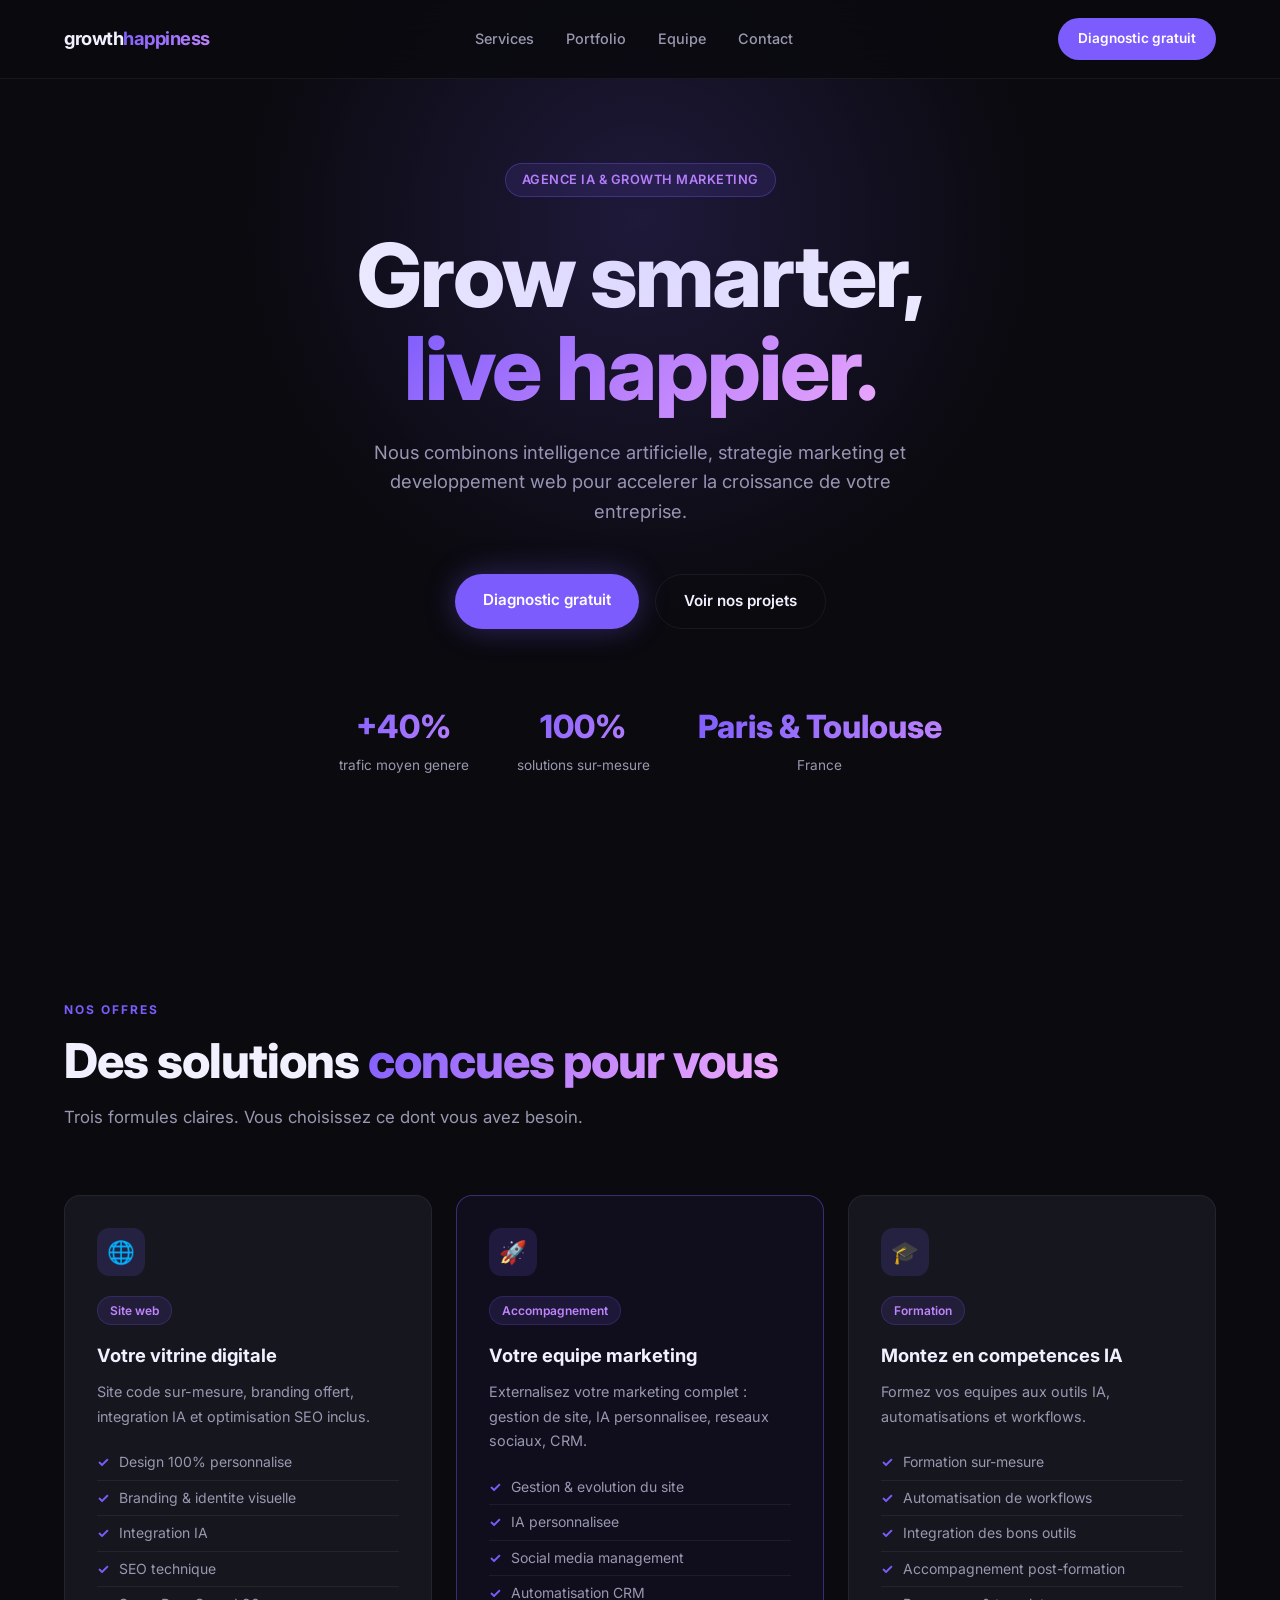
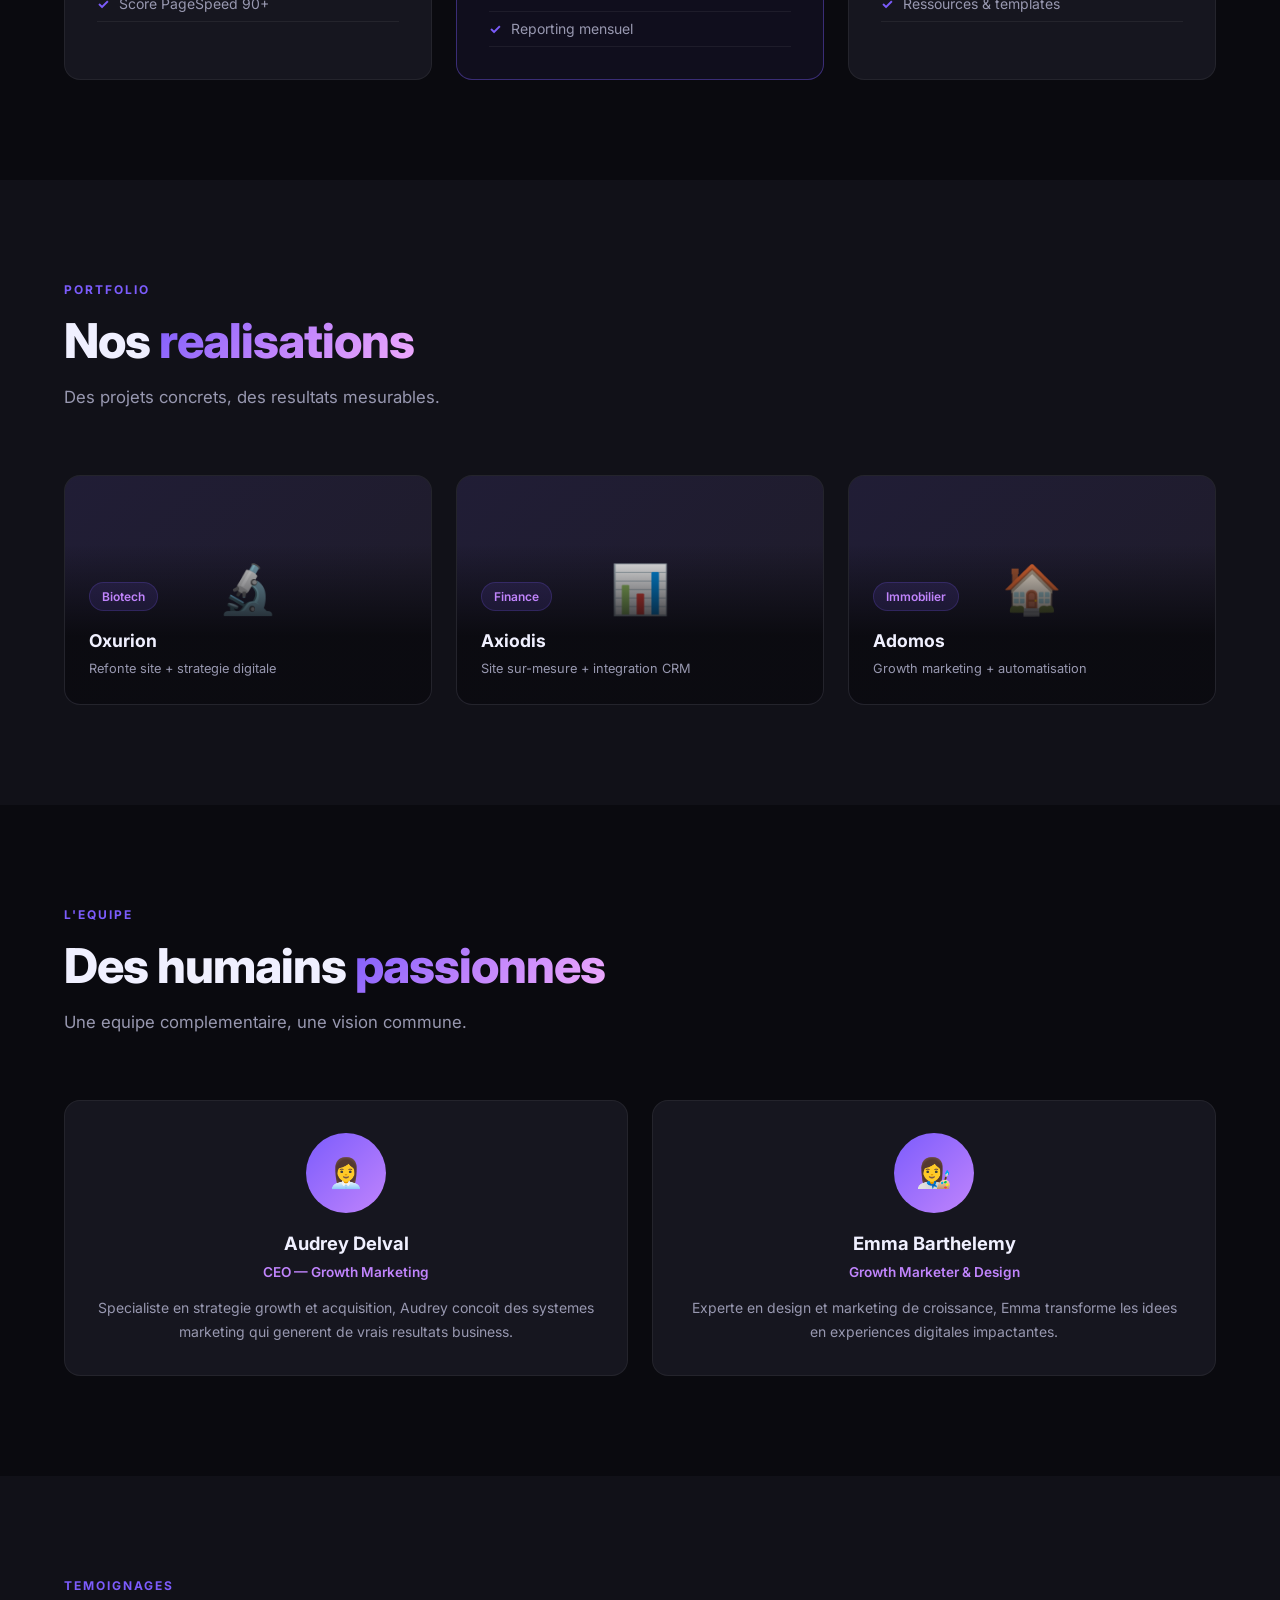
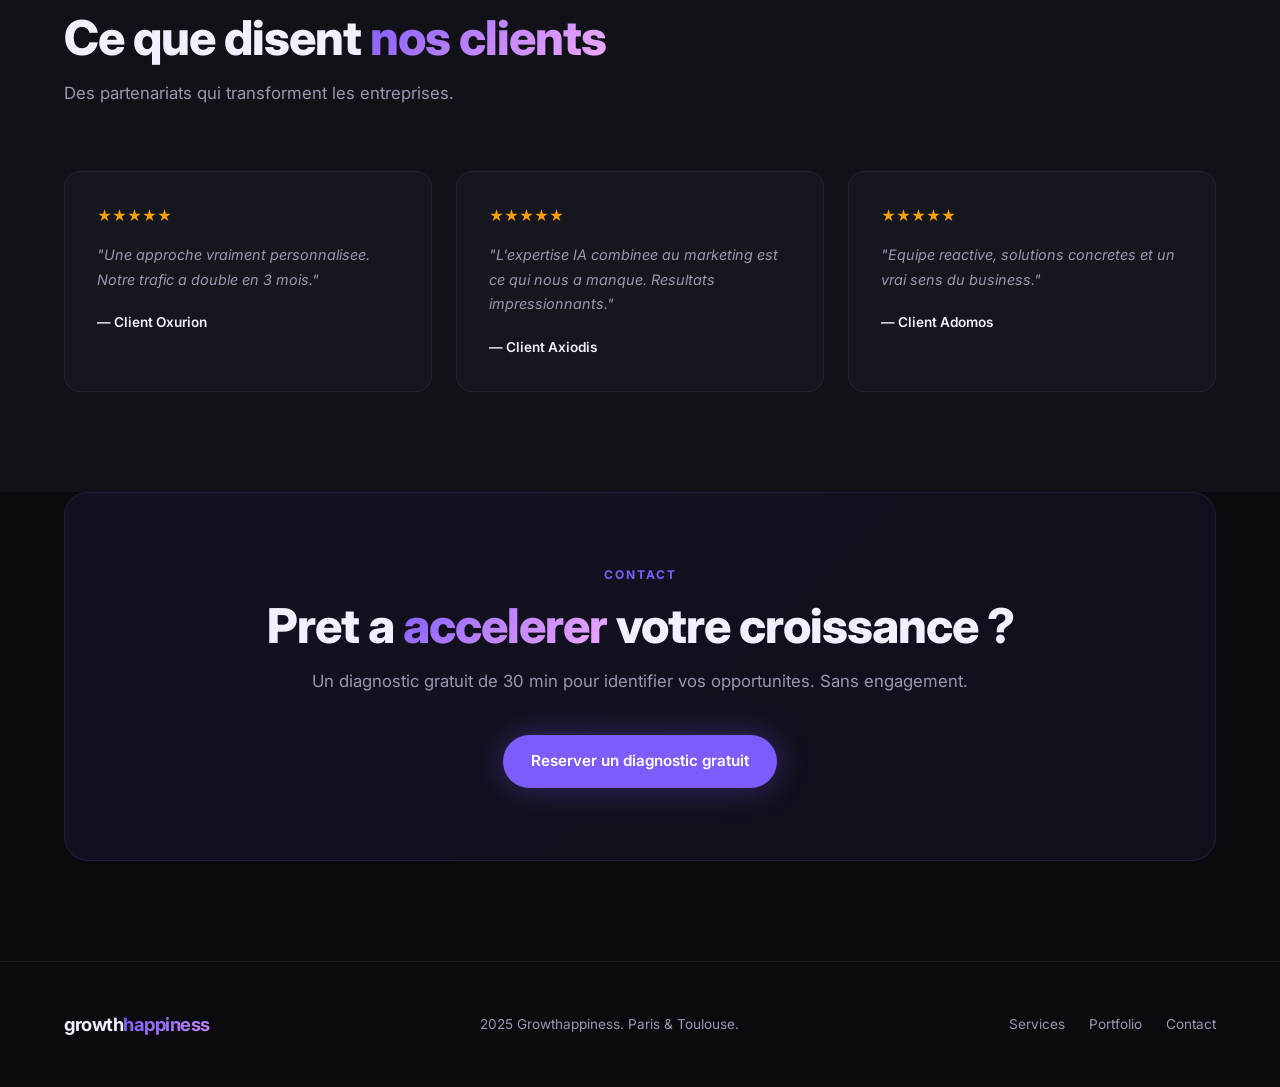
==== index.html @ d862440b "Create index.html" ====
<!DOCTYPE html>
<html lang="fr">
<head>
  <meta charset="UTF-8" />
  <meta name="viewport" content="width=device-width, initial-scale=1.0" />
  <title>Growthappiness — Agence IA & Growth Marketing</title>
  <meta name="description" content="Agence IA et growth marketing à Paris et Toulouse." />
  <link href="https://fonts.googleapis.com/css2?family=Inter:wght@300;400;500;600;700;800&display=swap" rel="stylesheet" />
  <style>
    *,*::before,*::after{box-sizing:border-box;margin:0;padding:0}
    :root{--bg:#0a0a0f;--bg2:#111118;--card:#16161f;--border:#ffffff0f;--accent:#7c5cfc;--accent2:#c084fc;--text:#f0f0ff;--muted:#9898b0;--r:16px}
    html{scroll-behavior:smooth}
    body{background:var(--bg);color:var(--text);font-family:'Inter',sans-serif;line-height:1.6;overflow-x:hidden}
    nav{position:fixed;top:0;width:100%;z-index:100;padding:18px 5%;display:flex;align-items:center;justify-content:space-between;background:rgba(10,10,15,.85);backdrop-filter:blur(20px);border-bottom:1px solid var(--border)}
    .logo{font-size:1.15rem;font-weight:700;letter-spacing:-.5px}
    .logo span{background:linear-gradient(135deg,var(--accent),var(--accent2));-webkit-background-clip:text;-webkit-text-fill-color:transparent}
    nav ul{list-style:none;display:flex;gap:32px}
    nav ul a{color:var(--muted);text-decoration:none;font-size:.9rem;font-weight:500;transition:color .2s}
    nav ul a:hover{color:var(--text)}
    .nav-cta{background:var(--accent);color:#fff;padding:10px 20px;border-radius:50px;font-size:.85rem;font-weight:600;text-decoration:none;transition:opacity .2s}
    .hero{min-height:100vh;display:flex;align-items:center;justify-content:center;text-align:center;padding:120px 5% 80px;position:relative;overflow:hidden}
    .hero::before{content:'';position:absolute;top:-20%;left:50%;transform:translateX(-50%);width:800px;height:800px;border-radius:50%;background:radial-gradient(circle,rgba(124,92,252,.18) 0%,transparent 70%);pointer-events:none}
    .badge{display:inline-flex;align-items:center;gap:8px;background:rgba(124,92,252,.12);border:1px solid rgba(124,92,252,.3);color:var(--accent2);padding:6px 16px;border-radius:50px;font-size:.8rem;font-weight:600;letter-spacing:.5px;text-transform:uppercase;margin-bottom:32px}
    .hero h1{font-size:clamp(2.8rem,7vw,5.5rem);font-weight:800;letter-spacing:-2px;line-height:1.05;margin-bottom:24px}
    .grad{background:linear-gradient(135deg,var(--accent) 0%,var(--accent2) 50%,#f0abfc 100%);-webkit-background-clip:text;-webkit-text-fill-color:transparent}
    .hero p{font-size:1.15rem;color:var(--muted);max-width:560px;margin:0 auto 48px}
    .cta-group{display:flex;gap:16px;justify-content:center;flex-wrap:wrap}
    .btn{padding:14px 28px;border-radius:50px;font-size:.95rem;font-weight:600;text-decoration:none;transition:all .2s;cursor:pointer;border:none}
    .btn-primary{background:var(--accent);color:#fff;box-shadow:0 0 30px rgba(124,92,252,.35)}
    .btn-primary:hover{box-shadow:0 0 50px rgba(124,92,252,.5);transform:translateY(-1px)}
    .btn-outline{background:transparent;color:var(--text);border:1px solid var(--border)}
    .btn-outline:hover{border-color:rgba(255,255,255,.3);background:rgba(255,255,255,.04)}
    .stats{display:flex;gap:48px;justify-content:center;margin-top:72px;flex-wrap:wrap}
    .stat{text-align:center}
    .stat strong{display:block;font-size:2rem;font-weight:800;background:linear-gradient(135deg,var(--accent),var(--accent2));-webkit-background-clip:text;-webkit-text-fill-color:transparent}
    .stat span{font-size:.85rem;color:var(--muted)}
    section{padding:100px 5%}
    .section-label{font-size:.75rem;font-weight:700;letter-spacing:2px;text-transform:uppercase;color:var(--accent);margin-bottom:16px}
    h2{font-size:clamp(2rem,4vw,3rem);font-weight:800;letter-spacing:-1px;line-height:1.1;margin-bottom:16px}
    .subtitle{color:var(--muted);font-size:1.05rem;max-width:520px;margin-bottom:64px}
    .grid-3{display:grid;grid-template-columns:repeat(auto-fit,minmax(280px,1fr));gap:24px}
    .grid-2{display:grid;grid-template-columns:repeat(auto-fit,minmax(320px,1fr));gap:24px}
    .card{background:var(--card);border:1px solid var(--border);border-radius:var(--r);padding:32px;transition:border-color .2s,transform .2s}
    .card:hover{border-color:rgba(124,92,252,.4);transform:translateY(-4px)}
    .card-icon{width:48px;height:48px;border-radius:12px;background:rgba(124,92,252,.15);display:flex;align-items:center;justify-content:center;font-size:1.4rem;margin-bottom:20px}
    .card h3{font-size:1.15rem;font-weight:700;margin-bottom:10px}
    .card p{color:var(--muted);font-size:.9rem;line-height:1.7}
    .features{list-style:none;margin-top:16px}
    .features li{font-size:.875rem;color:var(--muted);padding:6px 0;border-bottom:1px solid var(--border);display:flex;gap:10px}
    .features li::before{content:'✓';color:var(--accent);font-weight:700;flex-shrink:0}
    .tag{display:inline-block;background:rgba(124,92,252,.12);color:var(--accent2);border:1px solid rgba(124,92,252,.2);padding:4px 12px;border-radius:50px;font-size:.75rem;font-weight:600;margin-bottom:16px}
    .portfolio-grid{display:grid;grid-template-columns:repeat(auto-fit,minmax(300px,1fr));gap:24px}
    .portfolio-card{position:relative;border-radius:var(--r);overflow:hidden;background:var(--card);border:1px solid var(--border);aspect-ratio:16/10;display:flex;align-items:flex-end}
    .portfolio-card .overlay{position:absolute;inset:0;background:linear-gradient(to top,rgba(10,10,15,.95) 30%,transparent 70%)}
    .portfolio-card .content{position:relative;z-index:1;padding:24px}
    .portfolio-card .placeholder{position:absolute;inset:0;background:linear-gradient(135deg,rgba(124,92,252,.1),rgba(192,132,252,.05));display:flex;align-items:center;justify-content:center;font-size:3rem}
    .portfolio-card h3{font-size:1.1rem;font-weight:700;margin-bottom:4px}
    .portfolio-card p{font-size:.8rem;color:var(--muted)}
    .avatar{width:80px;height:80px;border-radius:50%;background:linear-gradient(135deg,var(--accent),var(--accent2));display:flex;align-items:center;justify-content:center;font-size:1.8rem;margin:0 auto 16px}
    .team-card{text-align:center}
    .team-card h3{font-weight:700;margin-bottom:4px}
    .team-card .role{color:var(--accent2);font-size:.85rem;font-weight:600;margin-bottom:12px}
    .team-card p{color:var(--muted);font-size:.875rem}
    .testimonial{font-style:italic;color:var(--muted);line-height:1.8;margin-bottom:20px;font-size:.95rem}
    .testimonial-author{font-weight:600;font-size:.85rem;color:var(--text)}
    .stars{color:#f59e0b;font-size:.9rem;margin-bottom:16px}
    .cta-section{background:linear-gradient(135deg,rgba(124,92,252,.08),rgba(192,132,252,.05));border:1px solid rgba(124,92,252,.15);border-radius:24px;padding:72px 5%;text-align:center;margin:0 5% 100px}
    .cta-section h2{margin-bottom:16px}
    .cta-section p{color:var(--muted);margin-bottom:40px;font-size:1.05rem}
    footer{border-top:1px solid var(--border);padding:48px 5%;display:flex;justify-content:space-between;align-items:center;flex-wrap:wrap;gap:16px}
    footer p{color:var(--muted);font-size:.85rem}
    .footer-links{display:flex;gap:24px}
    .footer-links a{color:var(--muted);text-decoration:none;font-size:.85rem}
    .footer-links a:hover{color:var(--text)}
    @media(max-width:768px){nav ul{display:none}.stats{gap:24px}.cta-section{margin:0 0 64px;border-radius:0}footer{flex-direction:column;text-align:center}}
  </style>
</head>
<body>
<nav>
  <div class="logo">growth<span>happiness</span></div>
  <ul><li><a href="#services">Services</a></li><li><a href="#portfolio">Portfolio</a></li><li><a href="#equipe">Equipe</a></li><li><a href="#contact">Contact</a></li></ul>
  <a href="#contact" class="nav-cta">Diagnostic gratuit</a>
</nav>
<main>
  <section class="hero">
    <div>
      <div class="badge">Agence IA & Growth Marketing</div>
      <h1>Grow smarter,<br><span class="grad">live happier.</span></h1>
      <p>Nous combinons intelligence artificielle, strategie marketing et developpement web pour accelerer la croissance de votre entreprise.</p>
      <div class="cta-group">
        <a href="#contact" class="btn btn-primary">Diagnostic gratuit</a>
        <a href="#portfolio" class="btn btn-outline">Voir nos projets</a>
      </div>
      <div class="stats">
        <div class="stat"><strong>+40%</strong><span>trafic moyen genere</span></div>
        <div class="stat"><strong>100%</strong><span>solutions sur-mesure</span></div>
        <div class="stat"><strong>Paris & Toulouse</strong><span>France</span></div>
      </div>
    </div>
  </section>
  <section id="services">
    <div class="section-label">Nos offres</div>
    <h2>Des solutions <span class="grad">concues pour vous</span></h2>
    <p class="subtitle">Trois formules claires. Vous choisissez ce dont vous avez besoin.</p>
    <div class="grid-3">
      <div class="card">
        <div class="card-icon">🌐</div>
        <div class="tag">Site web</div>
        <h3>Votre vitrine digitale</h3>
        <p>Site code sur-mesure, branding offert, integration IA et optimisation SEO inclus.</p>
        <ul class="features"><li>Design 100% personnalise</li><li>Branding & identite visuelle</li><li>Integration IA</li><li>SEO technique</li><li>Score PageSpeed 90+</li></ul>
      </div>
      <div class="card" style="border-color:rgba(124,92,252,.4);background:rgba(124,92,252,.06)">
        <div class="card-icon">🚀</div>
        <div class="tag">Accompagnement</div>
        <h3>Votre equipe marketing</h3>
        <p>Externalisez votre marketing complet : gestion de site, IA personnalisee, reseaux sociaux, CRM.</p>
        <ul class="features"><li>Gestion & evolution du site</li><li>IA personnalisee</li><li>Social media management</li><li>Automatisation CRM</li><li>Reporting mensuel</li></ul>
      </div>
      <div class="card">
        <div class="card-icon">🎓</div>
        <div class="tag">Formation</div>
        <h3>Montez en competences IA</h3>
        <p>Formez vos equipes aux outils IA, automatisations et workflows.</p>
        <ul class="features"><li>Formation sur-mesure</li><li>Automatisation de workflows</li><li>Integration des bons outils</li><li>Accompagnement post-formation</li><li>Ressources & templates</li></ul>
      </div>
    </div>
  </section>
  <section id="portfolio" style="background:var(--bg2)">
    <div class="section-label">Portfolio</div>
    <h2>Nos <span class="grad">realisations</span></h2>
    <p class="subtitle">Des projets concrets, des resultats mesurables.</p>
    <div class="portfolio-grid">
      <div class="portfolio-card"><div class="placeholder">🔬</div><div class="overlay"></div><div class="content"><div class="tag">Biotech</div><h3>Oxurion</h3><p>Refonte site + strategie digitale</p></div></div>
      <div class="portfolio-card"><div class="placeholder">📊</div><div class="overlay"></div><div class="content"><div class="tag">Finance</div><h3>Axiodis</h3><p>Site sur-mesure + integration CRM</p></div></div>
      <div class="portfolio-card"><div class="placeholder">🏠</div><div class="overlay"></div><div class="content"><div class="tag">Immobilier</div><h3>Adomos</h3><p>Growth marketing + automatisation</p></div></div>
    </div>
  </section>
  <section id="equipe">
    <div class="section-label">L'equipe</div>
    <h2>Des humains <span class="grad">passionnes</span></h2>
    <p class="subtitle">Une equipe complementaire, une vision commune.</p>
    <div class="grid-2">
      <div class="card team-card"><div class="avatar">👩‍💼</div><h3>Audrey Delval</h3><div class="role">CEO — Growth Marketing</div><p>Specialiste en strategie growth et acquisition, Audrey concoit des systemes marketing qui generent de vrais resultats business.</p></div>
      <div class="card team-card"><div class="avatar">👩‍🎨</div><h3>Emma Barthelemy</h3><div class="role">Growth Marketer & Design</div><p>Experte en design et marketing de croissance, Emma transforme les idees en experiences digitales impactantes.</p></div>
    </div>
  </section>
  <section style="background:var(--bg2)">
    <div class="section-label">Temoignages</div>
    <h2>Ce que disent <span class="grad">nos clients</span></h2>
    <p class="subtitle">Des partenariats qui transforment les entreprises.</p>
    <div class="grid-3">
      <div class="card"><div class="stars">★★★★★</div><p class="testimonial">"Une approche vraiment personnalisee. Notre trafic a double en 3 mois."</p><div class="testimonial-author">— Client Oxurion</div></div>
      <div class="card"><div class="stars">★★★★★</div><p class="testimonial">"L'expertise IA combinee au marketing est ce qui nous a manque. Resultats impressionnants."</p><div class="testimonial-author">— Client Axiodis</div></div>
      <div class="card"><div class="stars">★★★★★</div><p class="testimonial">"Equipe reactive, solutions concretes et un vrai sens du business."</p><div class="testimonial-author">— Client Adomos</div></div>
    </div>
  </section>
  <div class="cta-section" id="contact">
    <div class="section-label">Contact</div>
    <h2>Pret a <span class="grad">accelerer</span> votre croissance ?</h2>
    <p>Un diagnostic gratuit de 30 min pour identifier vos opportunites. Sans engagement.</p>
    <div class="cta-group"><a href="mailto:contact@growthappiness.com" class="btn btn-primary">Reserver un diagnostic gratuit</a></div>
  </div>
</main>
<footer>
  <div class="logo">growth<span>happiness</span></div>
  <p>2025 Growthappiness. Paris & Toulouse.</p>
  <div class="footer-links"><a href="#services">Services</a><a href="#portfolio">Portfolio</a><a href="#contact">Contact</a></div>
</footer>
</body>
</html>
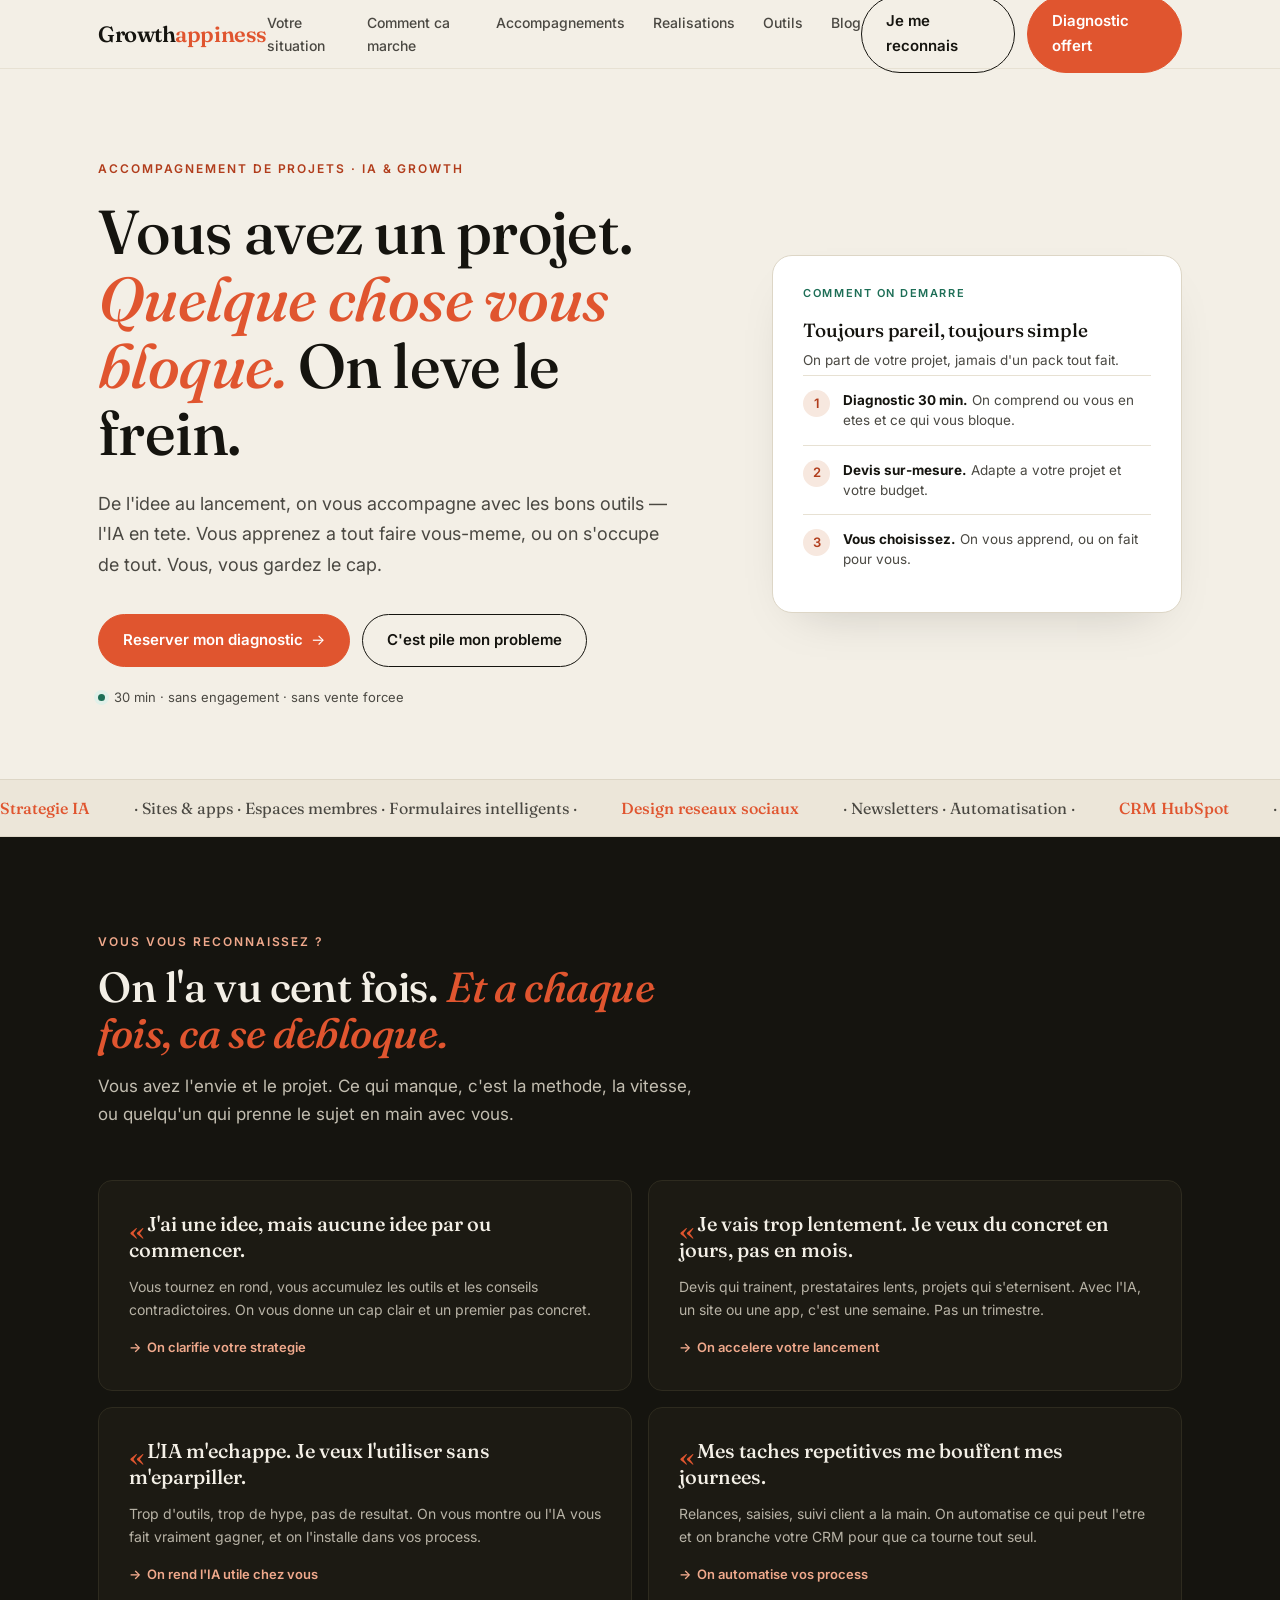
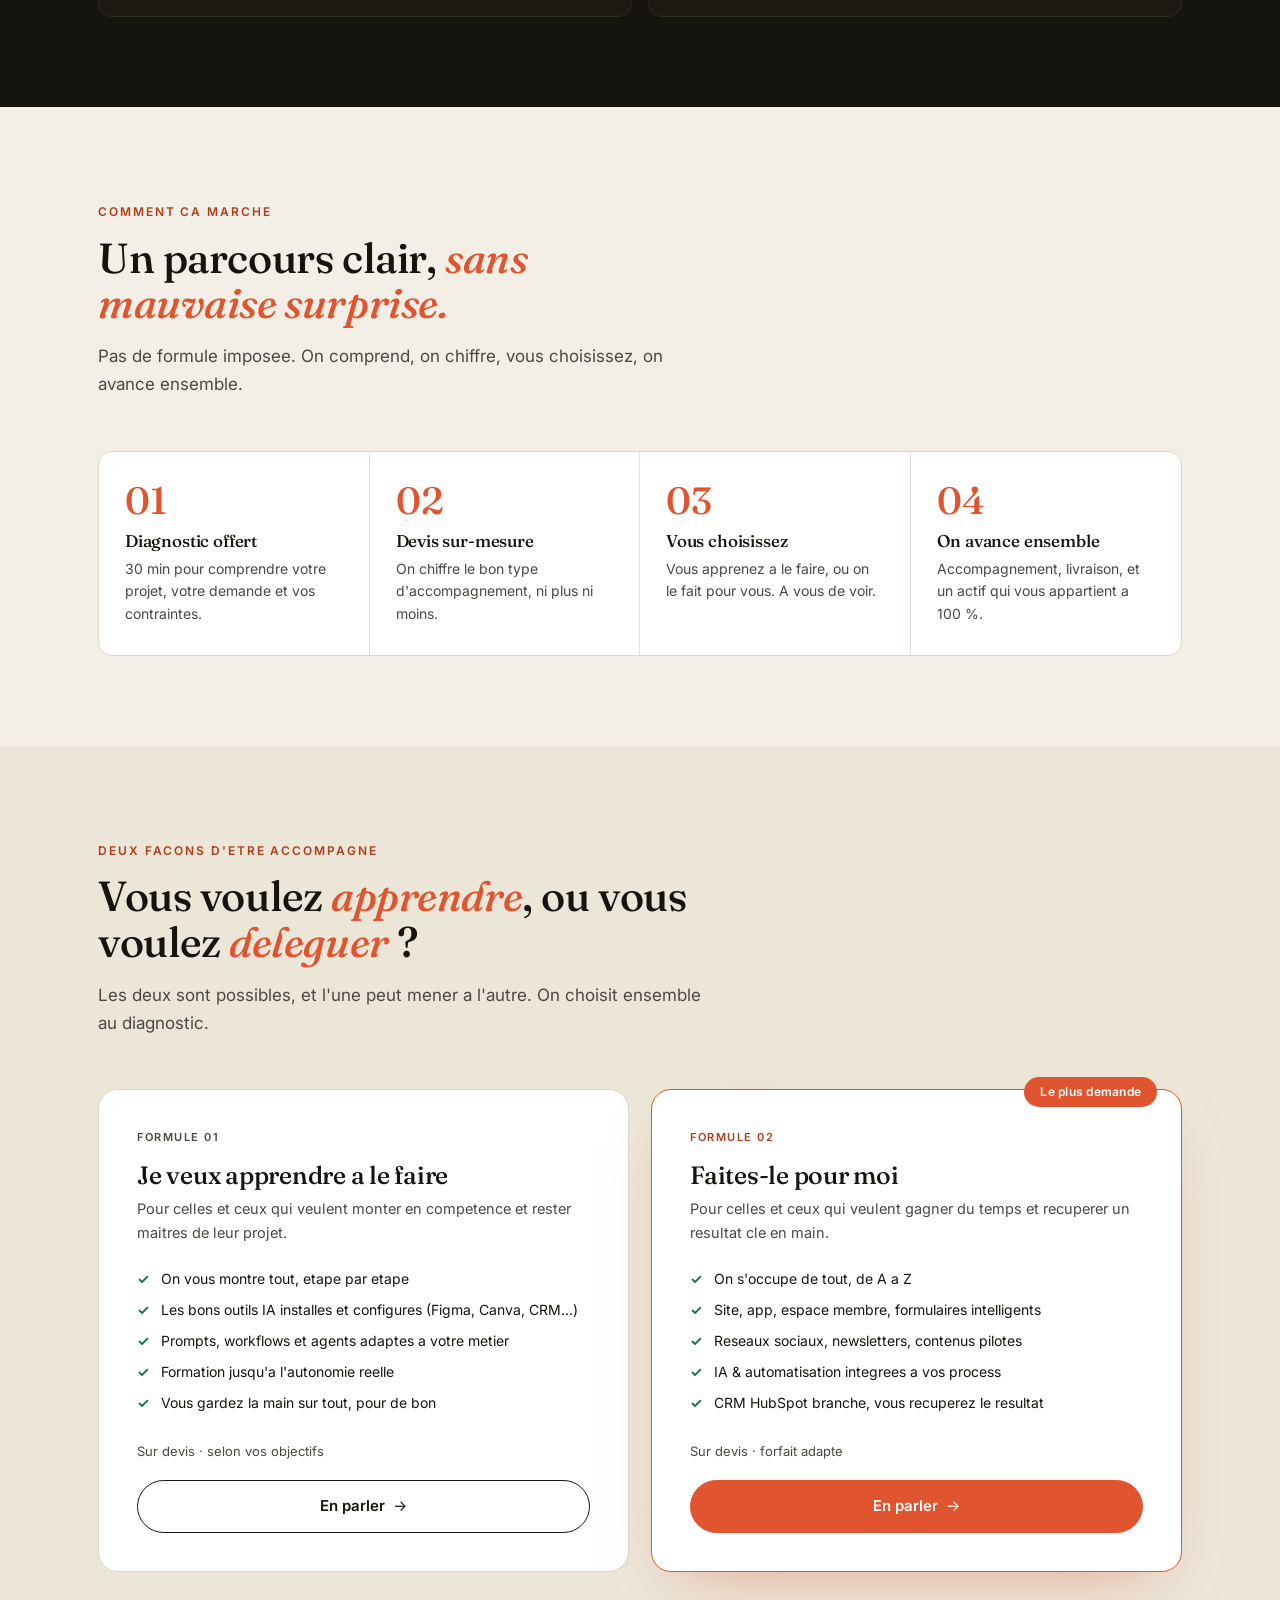
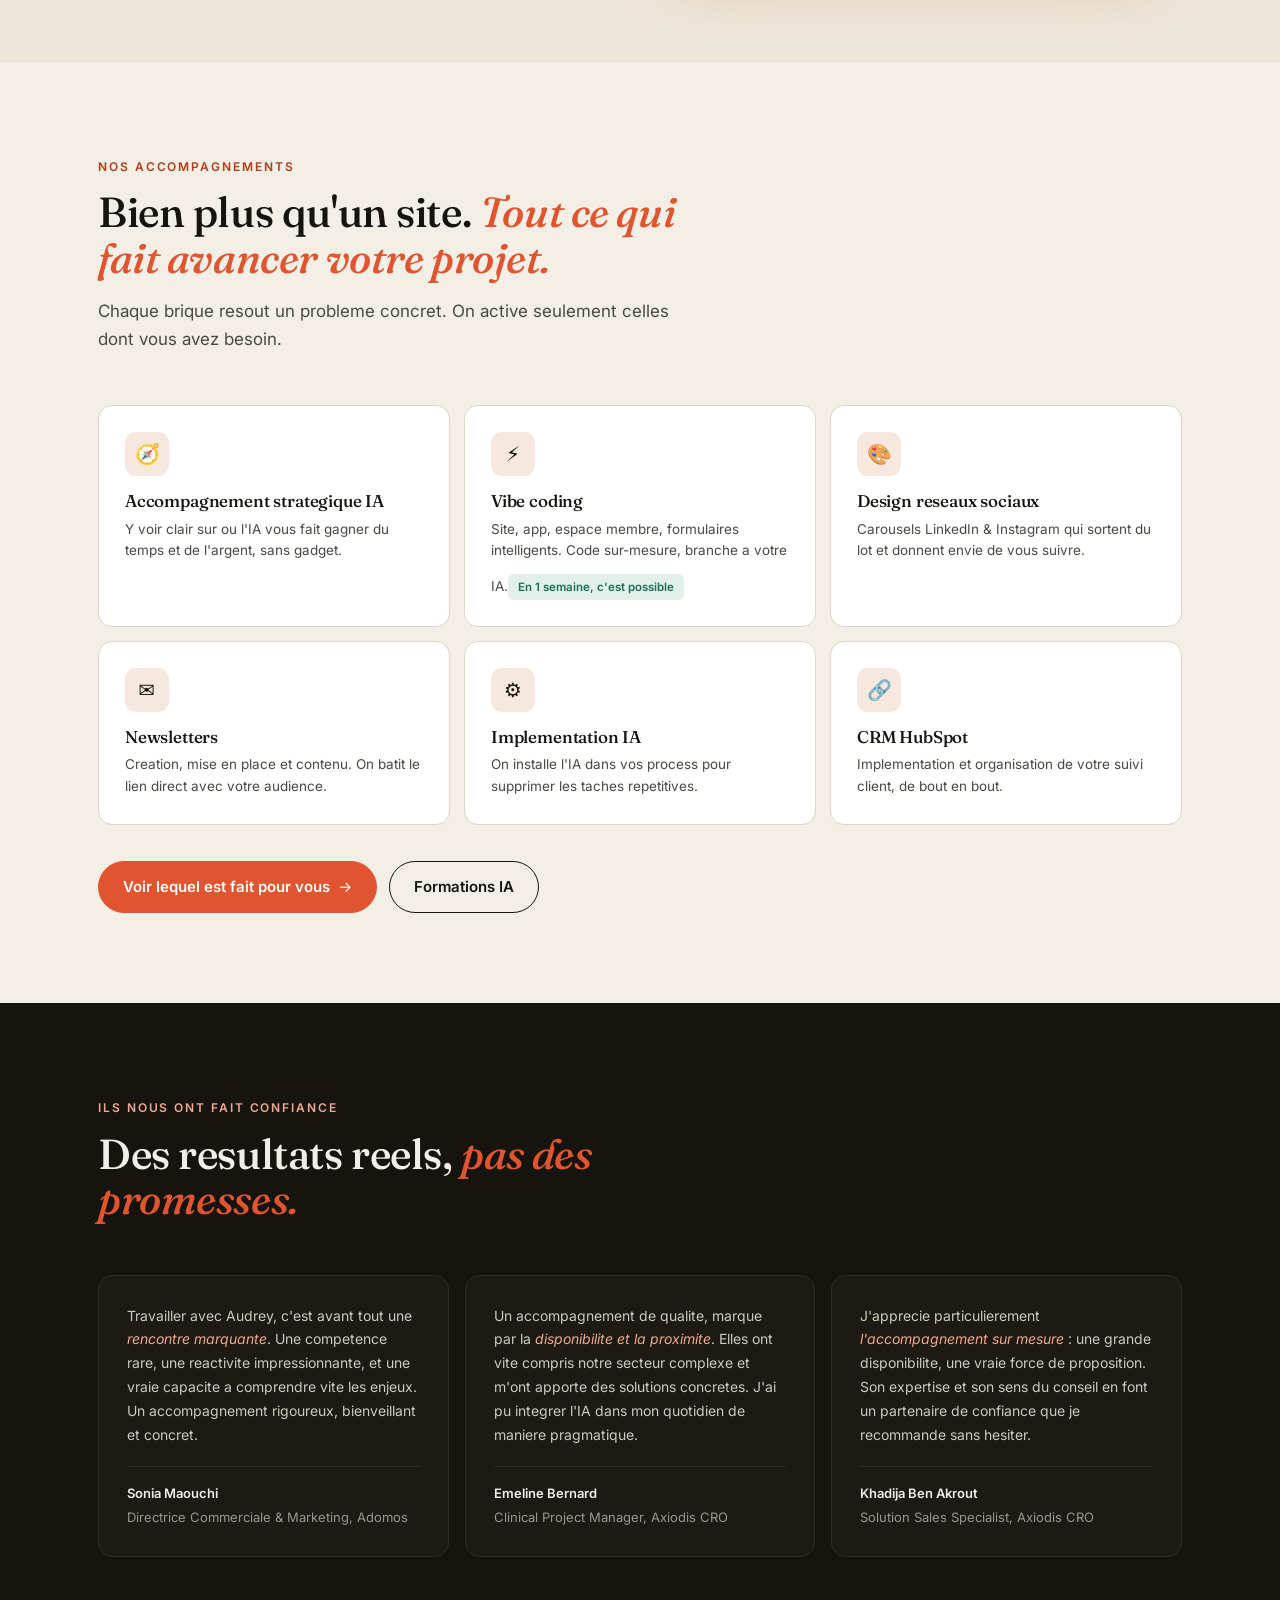
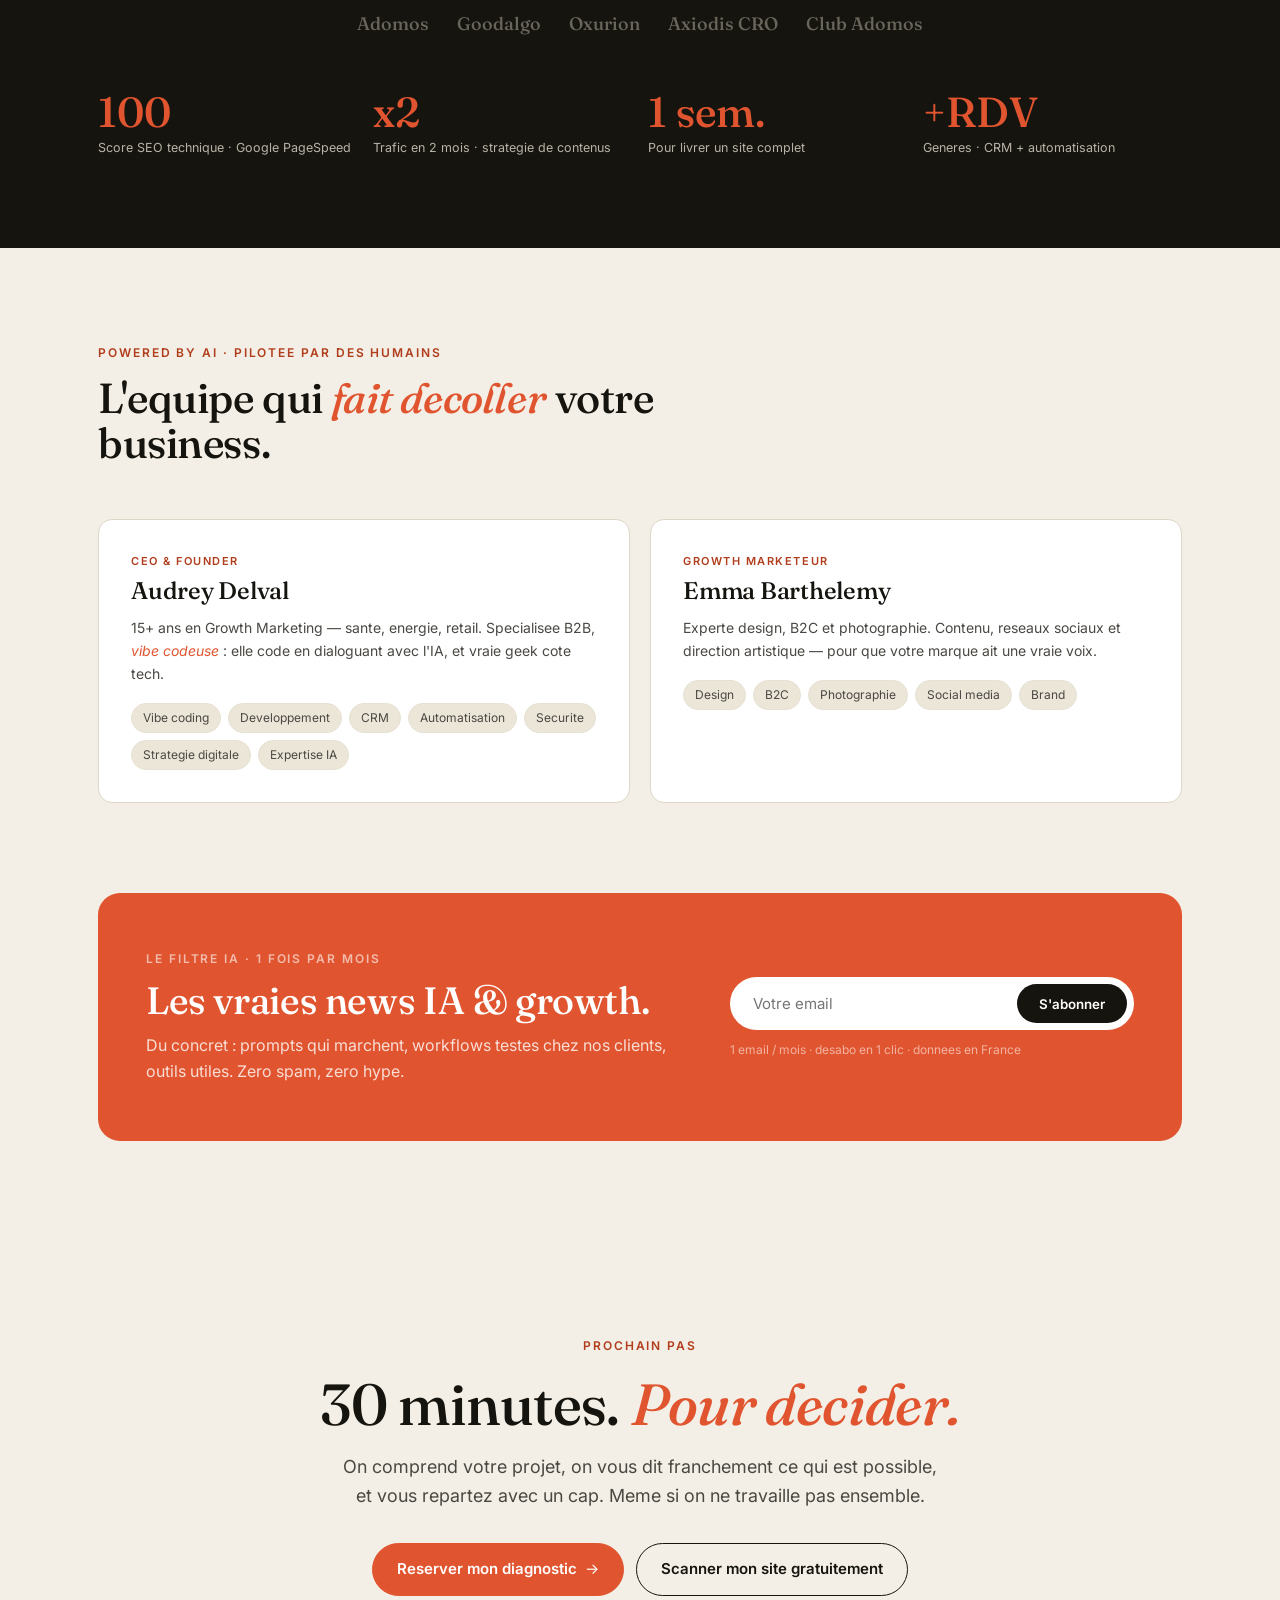
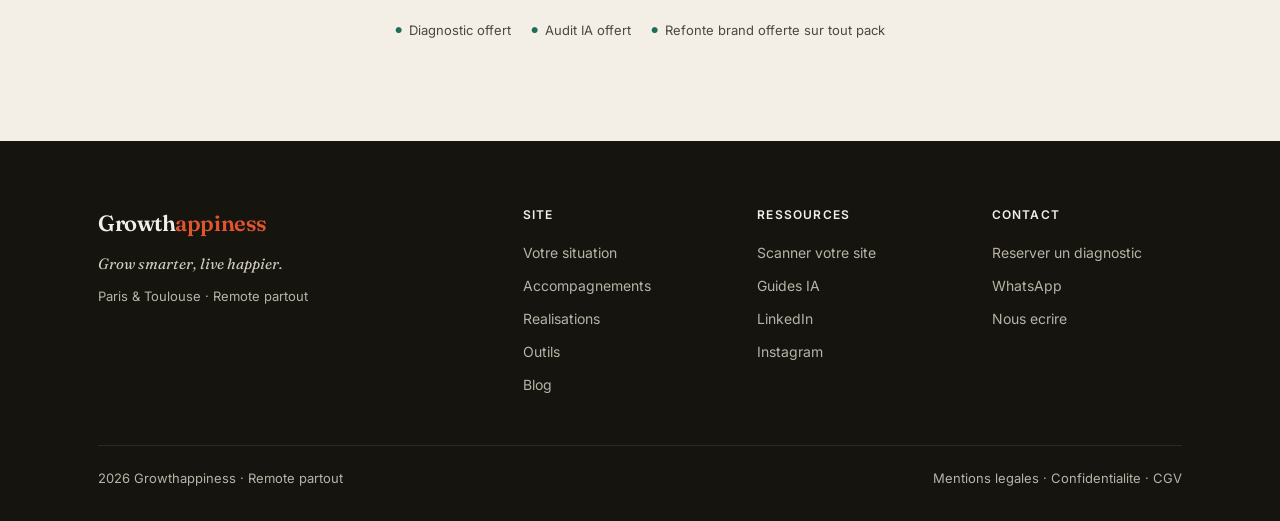
==== commit 4ed69f03: "Update index.html" ====
--- a/index.html
+++ b/index.html
@@ -1,171 +1,495 @@
 <!DOCTYPE html>
 <html lang="fr">
 <head>
-  <meta charset="UTF-8" />
-  <meta name="viewport" content="width=device-width, initial-scale=1.0" />
-  <title>Growthappiness — Agence IA & Growth Marketing</title>
-  <meta name="description" content="Agence IA et growth marketing à Paris et Toulouse." />
-  <link href="https://fonts.googleapis.com/css2?family=Inter:wght@300;400;500;600;700;800&display=swap" rel="stylesheet" />
-  <style>
-    *,*::before,*::after{box-sizing:border-box;margin:0;padding:0}
-    :root{--bg:#0a0a0f;--bg2:#111118;--card:#16161f;--border:#ffffff0f;--accent:#7c5cfc;--accent2:#c084fc;--text:#f0f0ff;--muted:#9898b0;--r:16px}
-    html{scroll-behavior:smooth}
-    body{background:var(--bg);color:var(--text);font-family:'Inter',sans-serif;line-height:1.6;overflow-x:hidden}
-    nav{position:fixed;top:0;width:100%;z-index:100;padding:18px 5%;display:flex;align-items:center;justify-content:space-between;background:rgba(10,10,15,.85);backdrop-filter:blur(20px);border-bottom:1px solid var(--border)}
-    .logo{font-size:1.15rem;font-weight:700;letter-spacing:-.5px}
-    .logo span{background:linear-gradient(135deg,var(--accent),var(--accent2));-webkit-background-clip:text;-webkit-text-fill-color:transparent}
-    nav ul{list-style:none;display:flex;gap:32px}
-    nav ul a{color:var(--muted);text-decoration:none;font-size:.9rem;font-weight:500;transition:color .2s}
-    nav ul a:hover{color:var(--text)}
-    .nav-cta{background:var(--accent);color:#fff;padding:10px 20px;border-radius:50px;font-size:.85rem;font-weight:600;text-decoration:none;transition:opacity .2s}
-    .hero{min-height:100vh;display:flex;align-items:center;justify-content:center;text-align:center;padding:120px 5% 80px;position:relative;overflow:hidden}
-    .hero::before{content:'';position:absolute;top:-20%;left:50%;transform:translateX(-50%);width:800px;height:800px;border-radius:50%;background:radial-gradient(circle,rgba(124,92,252,.18) 0%,transparent 70%);pointer-events:none}
-    .badge{display:inline-flex;align-items:center;gap:8px;background:rgba(124,92,252,.12);border:1px solid rgba(124,92,252,.3);color:var(--accent2);padding:6px 16px;border-radius:50px;font-size:.8rem;font-weight:600;letter-spacing:.5px;text-transform:uppercase;margin-bottom:32px}
-    .hero h1{font-size:clamp(2.8rem,7vw,5.5rem);font-weight:800;letter-spacing:-2px;line-height:1.05;margin-bottom:24px}
-    .grad{background:linear-gradient(135deg,var(--accent) 0%,var(--accent2) 50%,#f0abfc 100%);-webkit-background-clip:text;-webkit-text-fill-color:transparent}
-    .hero p{font-size:1.15rem;color:var(--muted);max-width:560px;margin:0 auto 48px}
-    .cta-group{display:flex;gap:16px;justify-content:center;flex-wrap:wrap}
-    .btn{padding:14px 28px;border-radius:50px;font-size:.95rem;font-weight:600;text-decoration:none;transition:all .2s;cursor:pointer;border:none}
-    .btn-primary{background:var(--accent);color:#fff;box-shadow:0 0 30px rgba(124,92,252,.35)}
-    .btn-primary:hover{box-shadow:0 0 50px rgba(124,92,252,.5);transform:translateY(-1px)}
-    .btn-outline{background:transparent;color:var(--text);border:1px solid var(--border)}
-    .btn-outline:hover{border-color:rgba(255,255,255,.3);background:rgba(255,255,255,.04)}
-    .stats{display:flex;gap:48px;justify-content:center;margin-top:72px;flex-wrap:wrap}
-    .stat{text-align:center}
-    .stat strong{display:block;font-size:2rem;font-weight:800;background:linear-gradient(135deg,var(--accent),var(--accent2));-webkit-background-clip:text;-webkit-text-fill-color:transparent}
-    .stat span{font-size:.85rem;color:var(--muted)}
-    section{padding:100px 5%}
-    .section-label{font-size:.75rem;font-weight:700;letter-spacing:2px;text-transform:uppercase;color:var(--accent);margin-bottom:16px}
-    h2{font-size:clamp(2rem,4vw,3rem);font-weight:800;letter-spacing:-1px;line-height:1.1;margin-bottom:16px}
-    .subtitle{color:var(--muted);font-size:1.05rem;max-width:520px;margin-bottom:64px}
-    .grid-3{display:grid;grid-template-columns:repeat(auto-fit,minmax(280px,1fr));gap:24px}
-    .grid-2{display:grid;grid-template-columns:repeat(auto-fit,minmax(320px,1fr));gap:24px}
-    .card{background:var(--card);border:1px solid var(--border);border-radius:var(--r);padding:32px;transition:border-color .2s,transform .2s}
-    .card:hover{border-color:rgba(124,92,252,.4);transform:translateY(-4px)}
-    .card-icon{width:48px;height:48px;border-radius:12px;background:rgba(124,92,252,.15);display:flex;align-items:center;justify-content:center;font-size:1.4rem;margin-bottom:20px}
-    .card h3{font-size:1.15rem;font-weight:700;margin-bottom:10px}
-    .card p{color:var(--muted);font-size:.9rem;line-height:1.7}
-    .features{list-style:none;margin-top:16px}
-    .features li{font-size:.875rem;color:var(--muted);padding:6px 0;border-bottom:1px solid var(--border);display:flex;gap:10px}
-    .features li::before{content:'✓';color:var(--accent);font-weight:700;flex-shrink:0}
-    .tag{display:inline-block;background:rgba(124,92,252,.12);color:var(--accent2);border:1px solid rgba(124,92,252,.2);padding:4px 12px;border-radius:50px;font-size:.75rem;font-weight:600;margin-bottom:16px}
-    .portfolio-grid{display:grid;grid-template-columns:repeat(auto-fit,minmax(300px,1fr));gap:24px}
-    .portfolio-card{position:relative;border-radius:var(--r);overflow:hidden;background:var(--card);border:1px solid var(--border);aspect-ratio:16/10;display:flex;align-items:flex-end}
-    .portfolio-card .overlay{position:absolute;inset:0;background:linear-gradient(to top,rgba(10,10,15,.95) 30%,transparent 70%)}
-    .portfolio-card .content{position:relative;z-index:1;padding:24px}
-    .portfolio-card .placeholder{position:absolute;inset:0;background:linear-gradient(135deg,rgba(124,92,252,.1),rgba(192,132,252,.05));display:flex;align-items:center;justify-content:center;font-size:3rem}
-    .portfolio-card h3{font-size:1.1rem;font-weight:700;margin-bottom:4px}
-    .portfolio-card p{font-size:.8rem;color:var(--muted)}
-    .avatar{width:80px;height:80px;border-radius:50%;background:linear-gradient(135deg,var(--accent),var(--accent2));display:flex;align-items:center;justify-content:center;font-size:1.8rem;margin:0 auto 16px}
-    .team-card{text-align:center}
-    .team-card h3{font-weight:700;margin-bottom:4px}
-    .team-card .role{color:var(--accent2);font-size:.85rem;font-weight:600;margin-bottom:12px}
-    .team-card p{color:var(--muted);font-size:.875rem}
-    .testimonial{font-style:italic;color:var(--muted);line-height:1.8;margin-bottom:20px;font-size:.95rem}
-    .testimonial-author{font-weight:600;font-size:.85rem;color:var(--text)}
-    .stars{color:#f59e0b;font-size:.9rem;margin-bottom:16px}
-    .cta-section{background:linear-gradient(135deg,rgba(124,92,252,.08),rgba(192,132,252,.05));border:1px solid rgba(124,92,252,.15);border-radius:24px;padding:72px 5%;text-align:center;margin:0 5% 100px}
-    .cta-section h2{margin-bottom:16px}
-    .cta-section p{color:var(--muted);margin-bottom:40px;font-size:1.05rem}
-    footer{border-top:1px solid var(--border);padding:48px 5%;display:flex;justify-content:space-between;align-items:center;flex-wrap:wrap;gap:16px}
-    footer p{color:var(--muted);font-size:.85rem}
-    .footer-links{display:flex;gap:24px}
-    .footer-links a{color:var(--muted);text-decoration:none;font-size:.85rem}
-    .footer-links a:hover{color:var(--text)}
-    @media(max-width:768px){nav ul{display:none}.stats{gap:24px}.cta-section{margin:0 0 64px;border-radius:0}footer{flex-direction:column;text-align:center}}
-  </style>
+<meta charset="UTF-8">
+<meta name="viewport" content="width=device-width, initial-scale=1">
+<title>Growthappiness · On accompagne vos projets, vous gardez le cap</title>
+<meta name="description" content="Vous avez un projet mais quelque chose vous bloque ? On vous accompagne de l'idee au lancement avec l'IA. Diagnostic offert, 30 min, sans engagement.">
+<link rel="preconnect" href="https://fonts.googleapis.com">
+<link rel="preconnect" href="https://fonts.gstatic.com" crossorigin>
+<link href="https://fonts.googleapis.com/css2?family=Fraunces:opsz,wght@9..144,400;9..144,500;9..144,600;9..144,700&family=Inter:wght@400;500;600&display=swap" rel="stylesheet">
+<style>
+:root{
+  --ink:#15140f;--ink-soft:#4a4842;--paper:#f3efe6;--paper-2:#ece6d9;
+  --card:#ffffff;--line:#ddd6c6;--line-soft:#e7e1d3;
+  --accent:#e0552f;--accent-deep:#b13d1c;--accent-soft:#f7e8df;
+  --leaf:#1d6e56;--leaf-soft:#e1f0e9;--radius:14px;--maxw:1140px;
+}
+*{box-sizing:border-box;margin:0;padding:0}
+html{scroll-behavior:smooth}
+body{font-family:"Inter",system-ui,sans-serif;color:var(--ink);background:var(--paper);line-height:1.65;-webkit-font-smoothing:antialiased}
+h1,h2,h3,.serif{font-family:"Fraunces",Georgia,serif;font-weight:500;line-height:1.08;letter-spacing:-.01em}
+em{font-style:italic;color:var(--accent)}
+a{color:inherit;text-decoration:none}
+img{max-width:100%}
+.wrap{max-width:var(--maxw);margin:0 auto;padding:0 28px}
+.eyebrow{font-size:12px;letter-spacing:.16em;text-transform:uppercase;font-weight:600;color:var(--accent-deep)}
+
+/* BUTTONS */
+.btn{display:inline-flex;align-items:center;gap:8px;font-weight:600;font-size:15px;padding:13px 24px;border-radius:999px;transition:.18s;border:1.5px solid transparent;cursor:pointer;font-family:inherit}
+.btn-primary{background:var(--accent);color:#fff;border-color:var(--accent)}
+.btn-primary:hover{background:var(--accent-deep);border-color:var(--accent-deep);transform:translateY(-1px)}
+.btn-ghost{background:transparent;border-color:var(--ink);color:var(--ink)}
+.btn-ghost:hover{background:var(--ink);color:var(--paper)}
+.btn-arrow::after{content:" →";font-weight:400}
+
+/* HEADER */
+header{position:sticky;top:0;z-index:50;background:rgba(243,239,230,.9);backdrop-filter:blur(14px);border-bottom:1px solid var(--line-soft)}
+.nav{display:flex;align-items:center;justify-content:space-between;height:68px}
+.logo{font-family:"Fraunces",serif;font-weight:600;font-size:22px;letter-spacing:-.02em}
+.logo span{color:var(--accent)}
+.nav-links{display:flex;gap:28px;font-size:14px;font-weight:500}
+.nav-links a{color:var(--ink-soft);transition:color .15s}
+.nav-links a:hover{color:var(--ink)}
+.nav-cta{display:flex;align-items:center;gap:12px}
+@media(max-width:900px){.nav-links{display:none}.nav-cta .btn-ghost{display:none}}
+
+/* HERO */
+.hero{padding:90px 0 70px;overflow:hidden}
+.hero-grid{display:grid;grid-template-columns:1.2fr .8fr;gap:60px;align-items:center}
+.hero .eyebrow{margin-bottom:20px;display:block}
+.hero h1{font-size:clamp(38px,5vw,62px);margin-bottom:22px}
+.hero .lead{font-size:18px;color:var(--ink-soft);max-width:32em;margin-bottom:34px;line-height:1.7}
+.hero-actions{display:flex;gap:12px;flex-wrap:wrap;align-items:center}
+.hero-note{margin-top:20px;font-size:13px;color:var(--ink-soft);display:flex;align-items:center;gap:9px}
+.dot{width:7px;height:7px;border-radius:50%;background:var(--leaf);box-shadow:0 0 0 4px var(--leaf-soft);flex-shrink:0}
+.reco{background:var(--card);border:1px solid var(--line);border-radius:20px;padding:28px 30px;box-shadow:0 20px 50px -30px rgba(20,20,15,.25),0 1px 0 0 rgba(255,255,255,.8) inset}
+.reco .tag{font-size:11px;letter-spacing:.14em;text-transform:uppercase;font-weight:600;color:var(--leaf);margin-bottom:18px}
+.reco h3{font-size:19px;margin-bottom:8px}
+.reco .sub-reco{font-size:13.5px;color:var(--ink-soft);margin-bottom:4px}
+.reco-step{display:flex;gap:13px;padding:14px 0;border-top:1px solid var(--line-soft)}
+.reco-num{flex:none;width:27px;height:27px;border-radius:50%;background:var(--accent-soft);color:var(--accent-deep);font-weight:600;font-size:13px;display:flex;align-items:center;justify-content:center}
+.reco-step p{font-size:13.5px;line-height:1.5;color:var(--ink-soft)}
+.reco-step strong{color:var(--ink)}
+@media(max-width:880px){.hero-grid{grid-template-columns:1fr;gap:40px}}
+
+/* STRIP */
+.strip{border-top:1px solid var(--line);border-bottom:1px solid var(--line);background:var(--paper-2);overflow:hidden;padding:15px 0}
+.strip-track{display:flex;gap:44px;white-space:nowrap;animation:scroll 30s linear infinite;font-family:"Fraunces",serif;font-size:16px;color:var(--ink-soft)}
+.strip-track span{display:inline-flex;align-items:center;gap:44px}
+.strip-track b{color:var(--accent);font-weight:500}
+@keyframes scroll{to{transform:translateX(-50%)}}
+
+/* SECTIONS */
+section{padding:90px 0}
+.sec-head{max-width:38em;margin-bottom:52px}
+.sec-head h2{font-size:clamp(28px,3.6vw,42px);margin:12px 0 0}
+.sec-head .sub{font-size:17px;color:var(--ink-soft);margin-top:16px;line-height:1.65}
+
+/* SITUATION */
+#situation{background:var(--ink);color:var(--paper)}
+#situation .eyebrow{color:#f0a98c}
+#situation h2{color:var(--paper)}
+#situation .sub{color:#c3beb1}
+.pains{display:grid;grid-template-columns:repeat(2,1fr);gap:16px}
+.pain{background:#1c1a13;border:1px solid #2e2b1f;border-radius:var(--radius);padding:30px;transition:.2s}
+.pain:hover{border-color:var(--accent);background:#201e16}
+.pain .q{font-family:"Fraunces",serif;font-size:20px;color:var(--paper);margin-bottom:12px;font-weight:500;line-height:1.3}
+.pain .q::before{content:open-quote;color:var(--accent);font-size:28px;line-height:0;vertical-align:-.3em;margin-right:2px}
+.pain p{font-size:14px;color:#b8b3a6;line-height:1.65}
+.pain .fix{display:inline-flex;align-items:center;gap:6px;margin-top:16px;font-size:13px;font-weight:600;color:#f0a98c;transition:gap .15s}
+.pain .fix::before{content:"→"}
+.pain:hover .fix{gap:10px}
+@media(max-width:760px){.pains{grid-template-columns:1fr}}
+
+/* PROCESS */
+.steps{display:grid;grid-template-columns:repeat(4,1fr);border:1px solid var(--line);border-radius:var(--radius);overflow:hidden;background:var(--card);margin-top:0}
+.step{padding:30px 26px;border-right:1px solid var(--line-soft)}
+.step:last-child{border-right:none}
+.step .n{font-family:"Fraunces",serif;font-size:38px;color:var(--accent);font-weight:500;line-height:1}
+.step h3{font-size:17px;margin:12px 0 8px}
+.step p{font-size:14px;color:var(--ink-soft);line-height:1.6}
+@media(max-width:820px){.steps{grid-template-columns:1fr 1fr}.step{border-bottom:1px solid var(--line-soft)}.step:nth-child(odd){border-right:1px solid var(--line-soft)}.step:nth-child(even){border-right:none}}
+@media(max-width:520px){.steps{grid-template-columns:1fr}.step{border-right:none}}
+
+/* FORMULES */
+#formules{background:var(--paper-2)}
+.forms{display:grid;grid-template-columns:1fr 1fr;gap:22px}
+.form-card{background:var(--card);border:1px solid var(--line);border-radius:20px;padding:38px;display:flex;flex-direction:column;position:relative;transition:.2s}
+.form-card.feature{border:1.5px solid var(--accent);box-shadow:0 24px 60px -30px rgba(224,85,47,.5)}
+.form-card .pick{font-size:11px;letter-spacing:.14em;text-transform:uppercase;font-weight:600;color:var(--ink-soft);margin-bottom:16px}
+.form-card.feature .pick{color:var(--accent-deep)}
+.form-card h3{font-size:25px;margin-bottom:8px}
+.form-card .who{font-size:14.5px;color:var(--ink-soft);margin-bottom:24px;line-height:1.6}
+.form-card ul{list-style:none;display:flex;flex-direction:column;gap:10px;margin-bottom:28px}
+.form-card li{font-size:14px;padding-left:24px;position:relative;line-height:1.5}
+.form-card li::before{content:"✓";position:absolute;left:0;color:var(--leaf);font-weight:700}
+.form-card .price{font-size:13px;color:var(--ink-soft);margin-bottom:18px}
+.form-card .btn{width:100%;justify-content:center;margin-top:auto}
+.badge{position:absolute;top:-13px;right:24px;background:var(--accent);color:#fff;font-size:12px;font-weight:600;padding:5px 16px;border-radius:999px;letter-spacing:.02em}
+@media(max-width:760px){.forms{grid-template-columns:1fr}}
+
+/* ACCOMPAGNEMENTS */
+.caps{display:grid;grid-template-columns:repeat(3,1fr);gap:14px}
+.cap{background:var(--card);border:1px solid var(--line);border-radius:var(--radius);padding:26px;transition:.2s}
+.cap:hover{transform:translateY(-3px);border-color:var(--accent);box-shadow:0 12px 30px -16px rgba(224,85,47,.2)}
+.cap .ic{width:44px;height:44px;border-radius:11px;background:var(--accent-soft);display:flex;align-items:center;justify-content:center;font-size:20px;margin-bottom:16px}
+.cap h3{font-size:17px;margin-bottom:8px;font-family:"Fraunces",serif;font-weight:500}
+.cap p{font-size:13.5px;color:var(--ink-soft);line-height:1.6}
+.cap .rapid{display:inline-block;margin-top:12px;font-size:11.5px;font-weight:600;color:var(--leaf);background:var(--leaf-soft);padding:4px 10px;border-radius:6px}
+@media(max-width:820px){.caps{grid-template-columns:1fr 1fr}}
+@media(max-width:520px){.caps{grid-template-columns:1fr}}
+
+/* PROOF */
+#preuve{background:var(--ink);color:var(--paper)}
+#preuve .eyebrow{color:#f0a98c}
+#preuve h2{color:var(--paper)}
+.quotes{display:grid;grid-template-columns:repeat(3,1fr);gap:16px}
+.quote{background:#1c1a13;border:1px solid #2e2b1f;border-radius:var(--radius);padding:28px;display:flex;flex-direction:column}
+.quote p{font-size:14px;color:#cfcabd;line-height:1.7}
+.quote em{color:#f0a98c;font-style:italic}
+.quote .who{margin-top:20px;padding-top:16px;border-top:1px solid #2e2b1f;font-size:13px}
+.quote .who b{color:var(--paper);font-weight:600;display:block;margin-bottom:2px}
+.quote .who span{color:#9b968a}
+.logos{display:flex;flex-wrap:wrap;gap:28px;align-items:center;justify-content:center;margin-top:52px;opacity:.7}
+.logos span{font-family:"Fraunces",serif;font-size:18px;color:#8d887c;font-weight:500}
+.stats{display:grid;grid-template-columns:repeat(4,1fr);gap:16px;margin-top:52px}
+.stat .v{font-family:"Fraunces",serif;font-size:42px;color:var(--accent);font-weight:500;line-height:1}
+.stat .l{font-size:12.5px;color:#b8b3a6;margin-top:6px;line-height:1.5}
+@media(max-width:760px){.quotes{grid-template-columns:1fr}.stats{grid-template-columns:1fr 1fr}}
+
+/* TEAM */
+.team{display:grid;grid-template-columns:1fr 1fr;gap:20px}
+.member{background:var(--card);border:1px solid var(--line);border-radius:var(--radius);padding:32px}
+.member .role{font-size:11px;letter-spacing:.14em;text-transform:uppercase;color:var(--accent-deep);font-weight:600;margin-bottom:8px}
+.member h3{font-size:24px;margin-bottom:12px}
+.member p{font-size:14px;color:var(--ink-soft);line-height:1.65}
+.member .skills{display:flex;flex-wrap:wrap;gap:7px;margin-top:18px}
+.member .skills span{font-size:12px;background:var(--paper-2);border:1px solid var(--line-soft);padding:4px 11px;border-radius:999px;color:var(--ink-soft)}
+@media(max-width:680px){.team{grid-template-columns:1fr}}
+
+/* BAND */
+.band{background:var(--accent);color:#fff;border-radius:22px;padding:56px 48px;display:grid;grid-template-columns:1.3fr .7fr;gap:44px;align-items:center}
+.band h2{color:#fff;font-size:clamp(26px,3.2vw,38px)}
+.band p{color:rgba(255,255,255,.8);margin-top:12px;font-size:16px;line-height:1.6}
+.band .eyebrow{color:rgba(255,255,255,.6);margin-bottom:12px;display:block}
+.band-form{display:flex;gap:8px;background:#fff;padding:7px;border-radius:999px;margin-top:4px}
+.band-form input{flex:1;border:none;outline:none;padding:10px 16px;font-size:15px;font-family:inherit;border-radius:999px;color:var(--ink)}
+.band-form button{background:var(--ink);color:#fff;border:none;padding:10px 22px;border-radius:999px;font-weight:600;cursor:pointer;font-family:inherit;white-space:nowrap}
+.band-form button:hover{background:#2a271c}
+.band small{display:block;color:rgba(255,255,255,.55);font-size:12px;margin-top:10px}
+@media(max-width:760px){.band{grid-template-columns:1fr;padding:38px 26px}}
+
+/* FINAL */
+.final{text-align:center;padding:100px 0}
+.final h2{font-size:clamp(36px,5vw,58px);margin:16px 0}
+.final p{font-size:18px;color:var(--ink-soft);margin:0 auto 32px;max-width:34em;line-height:1.65}
+.final .row{display:flex;gap:12px;justify-content:center;flex-wrap:wrap}
+.final .perks{margin-top:24px;font-size:13px;color:var(--ink-soft);display:flex;gap:20px;justify-content:center;flex-wrap:wrap}
+.final .perks span{display:inline-flex;align-items:center;gap:7px}
+.final .perks span::before{content:"●";color:var(--leaf);font-size:8px}
+
+/* FOOTER */
+footer{background:var(--ink);color:#b8b3a6;padding:64px 0 32px}
+.foot-grid{display:grid;grid-template-columns:2fr 1fr 1fr 1fr;gap:44px}
+footer .logo{color:var(--paper);display:inline-block;margin-bottom:10px}
+footer .foot-tag{font-family:"Fraunces",serif;font-style:italic;color:#cfcabd;font-size:15px;margin-bottom:10px}
+footer p.small{font-size:13px}
+footer h4{color:var(--paper);font-size:12px;letter-spacing:.1em;text-transform:uppercase;margin-bottom:16px;font-weight:600}
+footer ul{list-style:none;display:flex;flex-direction:column;gap:10px;font-size:14px}
+footer a:hover{color:var(--paper)}
+.foot-bottom{margin-top:48px;padding-top:22px;border-top:1px solid #2c2a20;display:flex;justify-content:space-between;flex-wrap:wrap;gap:12px;font-size:13px}
+@media(max-width:760px){.foot-grid{grid-template-columns:1fr 1fr}}
+</style>
 </head>
 <body>
-<nav>
-  <div class="logo">growth<span>happiness</span></div>
-  <ul><li><a href="#services">Services</a></li><li><a href="#portfolio">Portfolio</a></li><li><a href="#equipe">Equipe</a></li><li><a href="#contact">Contact</a></li></ul>
-  <a href="#contact" class="nav-cta">Diagnostic gratuit</a>
-</nav>
-<main>
-  <section class="hero">
+
+<header>
+  <div class="wrap nav">
+    <a href="index.html" class="logo">Growth<span>appiness</span></a>
+    <nav class="nav-links">
+      <a href="situation.html">Votre situation</a>
+      <a href="process.html">Comment ca marche</a>
+      <a href="#accompagnements">Accompagnements</a>
+      <a href="#preuve">Realisations</a>
+      <a href="https://growthappiness.com/outils.html">Outils</a>
+      <a href="https://growthappiness.com/blog-v2.html">Blog</a>
+    </nav>
+    <div class="nav-cta">
+      <a href="situation.html" class="btn btn-ghost">Je me reconnais</a>
+      <a href="https://growthappiness.com/contact.html" class="btn btn-primary">Diagnostic offert</a>
+    </div>
+  </div>
+</header>
+
+<section class="hero">
+  <div class="wrap hero-grid">
     <div>
-      <div class="badge">Agence IA & Growth Marketing</div>
-      <h1>Grow smarter,<br><span class="grad">live happier.</span></h1>
-      <p>Nous combinons intelligence artificielle, strategie marketing et developpement web pour accelerer la croissance de votre entreprise.</p>
-      <div class="cta-group">
-        <a href="#contact" class="btn btn-primary">Diagnostic gratuit</a>
-        <a href="#portfolio" class="btn btn-outline">Voir nos projets</a>
-      </div>
-      <div class="stats">
-        <div class="stat"><strong>+40%</strong><span>trafic moyen genere</span></div>
-        <div class="stat"><strong>100%</strong><span>solutions sur-mesure</span></div>
-        <div class="stat"><strong>Paris & Toulouse</strong><span>France</span></div>
-      </div>
-    </div>
-  </section>
-  <section id="services">
-    <div class="section-label">Nos offres</div>
-    <h2>Des solutions <span class="grad">concues pour vous</span></h2>
-    <p class="subtitle">Trois formules claires. Vous choisissez ce dont vous avez besoin.</p>
-    <div class="grid-3">
-      <div class="card">
-        <div class="card-icon">🌐</div>
-        <div class="tag">Site web</div>
-        <h3>Votre vitrine digitale</h3>
-        <p>Site code sur-mesure, branding offert, integration IA et optimisation SEO inclus.</p>
-        <ul class="features"><li>Design 100% personnalise</li><li>Branding & identite visuelle</li><li>Integration IA</li><li>SEO technique</li><li>Score PageSpeed 90+</li></ul>
-      </div>
-      <div class="card" style="border-color:rgba(124,92,252,.4);background:rgba(124,92,252,.06)">
-        <div class="card-icon">🚀</div>
-        <div class="tag">Accompagnement</div>
-        <h3>Votre equipe marketing</h3>
-        <p>Externalisez votre marketing complet : gestion de site, IA personnalisee, reseaux sociaux, CRM.</p>
-        <ul class="features"><li>Gestion & evolution du site</li><li>IA personnalisee</li><li>Social media management</li><li>Automatisation CRM</li><li>Reporting mensuel</li></ul>
-      </div>
-      <div class="card">
-        <div class="card-icon">🎓</div>
-        <div class="tag">Formation</div>
-        <h3>Montez en competences IA</h3>
-        <p>Formez vos equipes aux outils IA, automatisations et workflows.</p>
-        <ul class="features"><li>Formation sur-mesure</li><li>Automatisation de workflows</li><li>Integration des bons outils</li><li>Accompagnement post-formation</li><li>Ressources & templates</li></ul>
-      </div>
-    </div>
-  </section>
-  <section id="portfolio" style="background:var(--bg2)">
-    <div class="section-label">Portfolio</div>
-    <h2>Nos <span class="grad">realisations</span></h2>
-    <p class="subtitle">Des projets concrets, des resultats mesurables.</p>
-    <div class="portfolio-grid">
-      <div class="portfolio-card"><div class="placeholder">🔬</div><div class="overlay"></div><div class="content"><div class="tag">Biotech</div><h3>Oxurion</h3><p>Refonte site + strategie digitale</p></div></div>
-      <div class="portfolio-card"><div class="placeholder">📊</div><div class="overlay"></div><div class="content"><div class="tag">Finance</div><h3>Axiodis</h3><p>Site sur-mesure + integration CRM</p></div></div>
-      <div class="portfolio-card"><div class="placeholder">🏠</div><div class="overlay"></div><div class="content"><div class="tag">Immobilier</div><h3>Adomos</h3><p>Growth marketing + automatisation</p></div></div>
-    </div>
-  </section>
-  <section id="equipe">
-    <div class="section-label">L'equipe</div>
-    <h2>Des humains <span class="grad">passionnes</span></h2>
-    <p class="subtitle">Une equipe complementaire, une vision commune.</p>
-    <div class="grid-2">
-      <div class="card team-card"><div class="avatar">👩‍💼</div><h3>Audrey Delval</h3><div class="role">CEO — Growth Marketing</div><p>Specialiste en strategie growth et acquisition, Audrey concoit des systemes marketing qui generent de vrais resultats business.</p></div>
-      <div class="card team-card"><div class="avatar">👩‍🎨</div><h3>Emma Barthelemy</h3><div class="role">Growth Marketer & Design</div><p>Experte en design et marketing de croissance, Emma transforme les idees en experiences digitales impactantes.</p></div>
-    </div>
-  </section>
-  <section style="background:var(--bg2)">
-    <div class="section-label">Temoignages</div>
-    <h2>Ce que disent <span class="grad">nos clients</span></h2>
-    <p class="subtitle">Des partenariats qui transforment les entreprises.</p>
-    <div class="grid-3">
-      <div class="card"><div class="stars">★★★★★</div><p class="testimonial">"Une approche vraiment personnalisee. Notre trafic a double en 3 mois."</p><div class="testimonial-author">— Client Oxurion</div></div>
-      <div class="card"><div class="stars">★★★★★</div><p class="testimonial">"L'expertise IA combinee au marketing est ce qui nous a manque. Resultats impressionnants."</p><div class="testimonial-author">— Client Axiodis</div></div>
-      <div class="card"><div class="stars">★★★★★</div><p class="testimonial">"Equipe reactive, solutions concretes et un vrai sens du business."</p><div class="testimonial-author">— Client Adomos</div></div>
-    </div>
-  </section>
-  <div class="cta-section" id="contact">
-    <div class="section-label">Contact</div>
-    <h2>Pret a <span class="grad">accelerer</span> votre croissance ?</h2>
-    <p>Un diagnostic gratuit de 30 min pour identifier vos opportunites. Sans engagement.</p>
-    <div class="cta-group"><a href="mailto:contact@growthappiness.com" class="btn btn-primary">Reserver un diagnostic gratuit</a></div>
-  </div>
-</main>
+      <span class="eyebrow">Accompagnement de projets · IA & growth</span>
+      <h1>Vous avez un projet. <em>Quelque chose vous bloque.</em> On leve le frein.</h1>
+      <p class="lead">De l'idee au lancement, on vous accompagne avec les bons outils — l'IA en tete. Vous apprenez a tout faire vous-meme, ou on s'occupe de tout. Vous, vous gardez le cap.</p>
+      <div class="hero-actions">
+        <a href="https://growthappiness.com/contact.html" class="btn btn-primary btn-arrow">Reserver mon diagnostic</a>
+        <a href="situation.html" class="btn btn-ghost">C'est pile mon probleme</a>
+      </div>
+      <p class="hero-note"><span class="dot"></span>30 min · sans engagement · sans vente forcee</p>
+    </div>
+    <aside class="reco">
+      <div class="tag">Comment on demarre</div>
+      <h3>Toujours pareil, toujours simple</h3>
+      <p class="sub-reco">On part de votre projet, jamais d'un pack tout fait.</p>
+      <div class="reco-step"><div class="reco-num">1</div><p><strong>Diagnostic 30 min.</strong> On comprend ou vous en etes et ce qui vous bloque.</p></div>
+      <div class="reco-step"><div class="reco-num">2</div><p><strong>Devis sur-mesure.</strong> Adapte a votre projet et votre budget.</p></div>
+      <div class="reco-step"><div class="reco-num">3</div><p><strong>Vous choisissez.</strong> On vous apprend, ou on fait pour vous.</p></div>
+    </aside>
+  </div>
+</section>
+
+<div class="strip" aria-hidden="true">
+  <div class="strip-track">
+    <span><b>Strategie IA</b> · Sites & apps · Espaces membres · Formulaires intelligents · <b>Design reseaux sociaux</b> · Newsletters · Automatisation · <b>CRM HubSpot</b> · Formations IA · </span>
+    <span><b>Strategie IA</b> · Sites & apps · Espaces membres · Formulaires intelligents · <b>Design reseaux sociaux</b> · Newsletters · Automatisation · <b>CRM HubSpot</b> · Formations IA · </span>
+  </div>
+</div>
+
+<section id="situation">
+  <div class="wrap">
+    <div class="sec-head">
+      <span class="eyebrow">Vous vous reconnaissez ?</span>
+      <h2>On l'a vu cent fois. <em>Et a chaque fois, ca se debloque.</em></h2>
+      <p class="sub">Vous avez l'envie et le projet. Ce qui manque, c'est la methode, la vitesse, ou quelqu'un qui prenne le sujet en main avec vous.</p>
+    </div>
+    <div class="pains">
+      <div class="pain">
+        <div class="q">J'ai une idee, mais aucune idee par ou commencer.</div>
+        <p>Vous tournez en rond, vous accumulez les outils et les conseils contradictoires. On vous donne un cap clair et un premier pas concret.</p>
+        <a href="https://growthappiness.com/contact.html" class="fix">On clarifie votre strategie</a>
+      </div>
+      <div class="pain">
+        <div class="q">Je vais trop lentement. Je veux du concret en jours, pas en mois.</div>
+        <p>Devis qui trainent, prestataires lents, projets qui s'eternisent. Avec l'IA, un site ou une app, c'est une semaine. Pas un trimestre.</p>
+        <a href="https://growthappiness.com/contact.html" class="fix">On accelere votre lancement</a>
+      </div>
+      <div class="pain">
+        <div class="q">L'IA m'echappe. Je veux l'utiliser sans m'eparpiller.</div>
+        <p>Trop d'outils, trop de hype, pas de resultat. On vous montre ou l'IA vous fait vraiment gagner, et on l'installe dans vos process.</p>
+        <a href="https://growthappiness.com/contact.html" class="fix">On rend l'IA utile chez vous</a>
+      </div>
+      <div class="pain">
+        <div class="q">Mes taches repetitives me bouffent mes journees.</div>
+        <p>Relances, saisies, suivi client a la main. On automatise ce qui peut l'etre et on branche votre CRM pour que ca tourne tout seul.</p>
+        <a href="https://growthappiness.com/contact.html" class="fix">On automatise vos process</a>
+      </div>
+    </div>
+  </div>
+</section>
+
+<section id="process">
+  <div class="wrap">
+    <div class="sec-head">
+      <span class="eyebrow">Comment ca marche</span>
+      <h2>Un parcours clair, <em>sans mauvaise surprise.</em></h2>
+      <p class="sub">Pas de formule imposee. On comprend, on chiffre, vous choisissez, on avance ensemble.</p>
+    </div>
+    <div class="steps">
+      <div class="step"><div class="n">01</div><h3>Diagnostic offert</h3><p>30 min pour comprendre votre projet, votre demande et vos contraintes.</p></div>
+      <div class="step"><div class="n">02</div><h3>Devis sur-mesure</h3><p>On chiffre le bon type d'accompagnement, ni plus ni moins.</p></div>
+      <div class="step"><div class="n">03</div><h3>Vous choisissez</h3><p>Vous apprenez a le faire, ou on le fait pour vous. A vous de voir.</p></div>
+      <div class="step"><div class="n">04</div><h3>On avance ensemble</h3><p>Accompagnement, livraison, et un actif qui vous appartient a 100 %.</p></div>
+    </div>
+  </div>
+</section>
+
+<section id="formules">
+  <div class="wrap">
+    <div class="sec-head">
+      <span class="eyebrow">Deux facons d'etre accompagne</span>
+      <h2>Vous voulez <em>apprendre</em>, ou vous voulez <em>deleguer</em> ?</h2>
+      <p class="sub">Les deux sont possibles, et l'une peut mener a l'autre. On choisit ensemble au diagnostic.</p>
+    </div>
+    <div class="forms">
+      <div class="form-card">
+        <div class="pick">Formule 01</div>
+        <h3>Je veux apprendre a le faire</h3>
+        <p class="who">Pour celles et ceux qui veulent monter en competence et rester maitres de leur projet.</p>
+        <ul>
+          <li>On vous montre tout, etape par etape</li>
+          <li>Les bons outils IA installes et configures (Figma, Canva, CRM...)</li>
+          <li>Prompts, workflows et agents adaptes a votre metier</li>
+          <li>Formation jusqu'a l'autonomie reelle</li>
+          <li>Vous gardez la main sur tout, pour de bon</li>
+        </ul>
+        <p class="price">Sur devis · selon vos objectifs</p>
+        <a href="https://growthappiness.com/contact.html" class="btn btn-ghost btn-arrow">En parler</a>
+      </div>
+      <div class="form-card feature">
+        <span class="badge">Le plus demande</span>
+        <div class="pick">Formule 02</div>
+        <h3>Faites-le pour moi</h3>
+        <p class="who">Pour celles et ceux qui veulent gagner du temps et recuperer un resultat cle en main.</p>
+        <ul>
+          <li>On s'occupe de tout, de A a Z</li>
+          <li>Site, app, espace membre, formulaires intelligents</li>
+          <li>Reseaux sociaux, newsletters, contenus pilotes</li>
+          <li>IA & automatisation integrees a vos process</li>
+          <li>CRM HubSpot branche, vous recuperez le resultat</li>
+        </ul>
+        <p class="price">Sur devis · forfait adapte</p>
+        <a href="https://growthappiness.com/contact.html" class="btn btn-primary btn-arrow">En parler</a>
+      </div>
+    </div>
+  </div>
+</section>
+
+<section id="accompagnements">
+  <div class="wrap">
+    <div class="sec-head">
+      <span class="eyebrow">Nos accompagnements</span>
+      <h2>Bien plus qu'un site. <em>Tout ce qui fait avancer votre projet.</em></h2>
+      <p class="sub">Chaque brique resout un probleme concret. On active seulement celles dont vous avez besoin.</p>
+    </div>
+    <div class="caps">
+      <div class="cap"><div class="ic">🧭</div><h3>Accompagnement strategique IA</h3><p>Y voir clair sur ou l'IA vous fait gagner du temps et de l'argent, sans gadget.</p></div>
+      <div class="cap"><div class="ic">⚡</div><h3>Vibe coding</h3><p>Site, app, espace membre, formulaires intelligents. Code sur-mesure, branche a votre IA.<span class="rapid">En 1 semaine, c'est possible</span></p></div>
+      <div class="cap"><div class="ic">🎨</div><h3>Design reseaux sociaux</h3><p>Carousels LinkedIn & Instagram qui sortent du lot et donnent envie de vous suivre.</p></div>
+      <div class="cap"><div class="ic">✉️</div><h3>Newsletters</h3><p>Creation, mise en place et contenu. On batit le lien direct avec votre audience.</p></div>
+      <div class="cap"><div class="ic">⚙️</div><h3>Implementation IA</h3><p>On installe l'IA dans vos process pour supprimer les taches repetitives.</p></div>
+      <div class="cap"><div class="ic">🔗</div><h3>CRM HubSpot</h3><p>Implementation et organisation de votre suivi client, de bout en bout.</p></div>
+    </div>
+    <div style="margin-top:36px;display:flex;gap:12px;flex-wrap:wrap">
+      <a href="https://growthappiness.com/contact.html" class="btn btn-primary btn-arrow">Voir lequel est fait pour vous</a>
+      <a href="https://growthappiness.com/guides-ia.html" class="btn btn-ghost">Formations IA</a>
+    </div>
+  </div>
+</section>
+
+<section id="preuve">
+  <div class="wrap">
+    <div class="sec-head">
+      <span class="eyebrow">Ils nous ont fait confiance</span>
+      <h2>Des resultats reels, <em>pas des promesses.</em></h2>
+    </div>
+    <div class="quotes">
+      <div class="quote">
+        <p>Travailler avec Audrey, c'est avant tout une <em>rencontre marquante</em>. Une competence rare, une reactivite impressionnante, et une vraie capacite a comprendre vite les enjeux. Un accompagnement rigoureux, bienveillant et concret.</p>
+        <div class="who"><b>Sonia Maouchi</b><span>Directrice Commerciale & Marketing, Adomos</span></div>
+      </div>
+      <div class="quote">
+        <p>Un accompagnement de qualite, marque par la <em>disponibilite et la proximite</em>. Elles ont vite compris notre secteur complexe et m'ont apporte des solutions concretes. J'ai pu integrer l'IA dans mon quotidien de maniere pragmatique.</p>
+        <div class="who"><b>Emeline Bernard</b><span>Clinical Project Manager, Axiodis CRO</span></div>
+      </div>
+      <div class="quote">
+        <p>J'apprecie particulierement <em>l'accompagnement sur mesure</em> : une grande disponibilite, une vraie force de proposition. Son expertise et son sens du conseil en font un partenaire de confiance que je recommande sans hesiter.</p>
+        <div class="who"><b>Khadija Ben Akrout</b><span>Solution Sales Specialist, Axiodis CRO</span></div>
+      </div>
+    </div>
+    <div class="logos">
+      <span>Adomos</span><span>Goodalgo</span><span>Oxurion</span><span>Axiodis CRO</span><span>Club Adomos</span>
+    </div>
+    <div class="stats">
+      <div class="stat"><div class="v">100</div><div class="l">Score SEO technique · Google PageSpeed</div></div>
+      <div class="stat"><div class="v">x2</div><div class="l">Trafic en 2 mois · strategie de contenus</div></div>
+      <div class="stat"><div class="v">1 sem.</div><div class="l">Pour livrer un site complet</div></div>
+      <div class="stat"><div class="v">+RDV</div><div class="l">Generes · CRM + automatisation</div></div>
+    </div>
+  </div>
+</section>
+
+<section id="equipe">
+  <div class="wrap">
+    <div class="sec-head">
+      <span class="eyebrow">Powered by AI · pilotee par des humains</span>
+      <h2>L'equipe qui <em>fait decoller</em> votre business.</h2>
+    </div>
+    <div class="team">
+      <div class="member">
+        <div class="role">CEO & Founder</div>
+        <h3>Audrey Delval</h3>
+        <p>15+ ans en Growth Marketing — sante, energie, retail. Specialisee B2B, <em>vibe codeuse</em> : elle code en dialoguant avec l'IA, et vraie geek cote tech.</p>
+        <div class="skills"><span>Vibe coding</span><span>Developpement</span><span>CRM</span><span>Automatisation</span><span>Securite</span><span>Strategie digitale</span><span>Expertise IA</span></div>
+      </div>
+      <div class="member">
+        <div class="role">Growth Marketeur</div>
+        <h3>Emma Barthelemy</h3>
+        <p>Experte design, B2C et photographie. Contenu, reseaux sociaux et direction artistique — pour que votre marque ait une vraie voix.</p>
+        <div class="skills"><span>Design</span><span>B2C</span><span>Photographie</span><span>Social media</span><span>Brand</span></div>
+      </div>
+    </div>
+  </div>
+</section>
+
+<section style="padding-top:0;padding-bottom:90px">
+  <div class="wrap">
+    <div class="band">
+      <div>
+        <span class="eyebrow">Le Filtre IA · 1 fois par mois</span>
+        <h2>Les vraies news IA & growth.</h2>
+        <p>Du concret : prompts qui marchent, workflows testes chez nos clients, outils utiles. Zero spam, zero hype.</p>
+      </div>
+      <div>
+        <div class="band-form">
+          <input type="email" placeholder="Votre email" aria-label="Votre email">
+          <button type="button">S'abonner</button>
+        </div>
+        <small>1 email / mois · desabo en 1 clic · donnees en France</small>
+      </div>
+    </div>
+  </div>
+</section>
+
+<section class="final">
+  <div class="wrap">
+    <span class="eyebrow">Prochain pas</span>
+    <h2>30 minutes. <em>Pour decider.</em></h2>
+    <p>On comprend votre projet, on vous dit franchement ce qui est possible, et vous repartez avec un cap. Meme si on ne travaille pas ensemble.</p>
+    <div class="row">
+      <a href="https://growthappiness.com/contact.html" class="btn btn-primary btn-arrow">Reserver mon diagnostic</a>
+      <a href="https://growthappiness.com/scan.html" class="btn btn-ghost">Scanner mon site gratuitement</a>
+    </div>
+    <div class="perks"><span>Diagnostic offert</span><span>Audit IA offert</span><span>Refonte brand offerte sur tout pack</span></div>
+  </div>
+</section>
+
 <footer>
-  <div class="logo">growth<span>happiness</span></div>
-  <p>2025 Growthappiness. Paris & Toulouse.</p>
-  <div class="footer-links"><a href="#services">Services</a><a href="#portfolio">Portfolio</a><a href="#contact">Contact</a></div>
+  <div class="wrap">
+    <div class="foot-grid">
+      <div>
+        <a href="index.html" class="logo">Growth<span style="color:var(--accent)">appiness</span></a>
+        <p class="foot-tag">Grow smarter, live happier.</p>
+        <p class="small">Paris & Toulouse · Remote partout</p>
+      </div>
+      <div>
+        <h4>Site</h4>
+        <ul>
+          <li><a href="situation.html">Votre situation</a></li>
+          <li><a href="#accompagnements">Accompagnements</a></li>
+          <li><a href="#preuve">Realisations</a></li>
+          <li><a href="https://growthappiness.com/outils.html">Outils</a></li>
+          <li><a href="https://growthappiness.com/blog-v2.html">Blog</a></li>
+        </ul>
+      </div>
+      <div>
+        <h4>Ressources</h4>
+        <ul>
+          <li><a href="https://growthappiness.com/scan.html">Scanner votre site</a></li>
+          <li><a href="https://growthappiness.com/guides-ia.html">Guides IA</a></li>
+          <li><a href="https://www.linkedin.com/company/growthappiness">LinkedIn</a></li>
+          <li><a href="https://www.instagram.com/growthappiness">Instagram</a></li>
+        </ul>
+      </div>
+      <div>
+        <h4>Contact</h4>
+        <ul>
+          <li><a href="https://growthappiness.com/contact.html">Reserver un diagnostic</a></li>
+          <li><a href="https://wa.me/33678983242">WhatsApp</a></li>
+          <li><a href="mailto:audrey.delval@growthappiness.com">Nous ecrire</a></li>
+        </ul>
+      </div>
+    </div>
+    <div class="foot-bottom">
+      <span>2026 Growthappiness · Remote partout</span>
+      <span>Mentions legales · Confidentialite · CGV</span>
+    </div>
+  </div>
 </footer>
+
+<script>
+document.querySelectorAll('a[href^="#"]').forEach(a=>{
+  a.addEventListener('click',e=>{
+    const t=document.querySelector(a.getAttribute('href'));
+    if(t){e.preventDefault();t.scrollIntoView({behavior:'smooth'});}
+  });
+});
+</script>
 </body>
 </html>
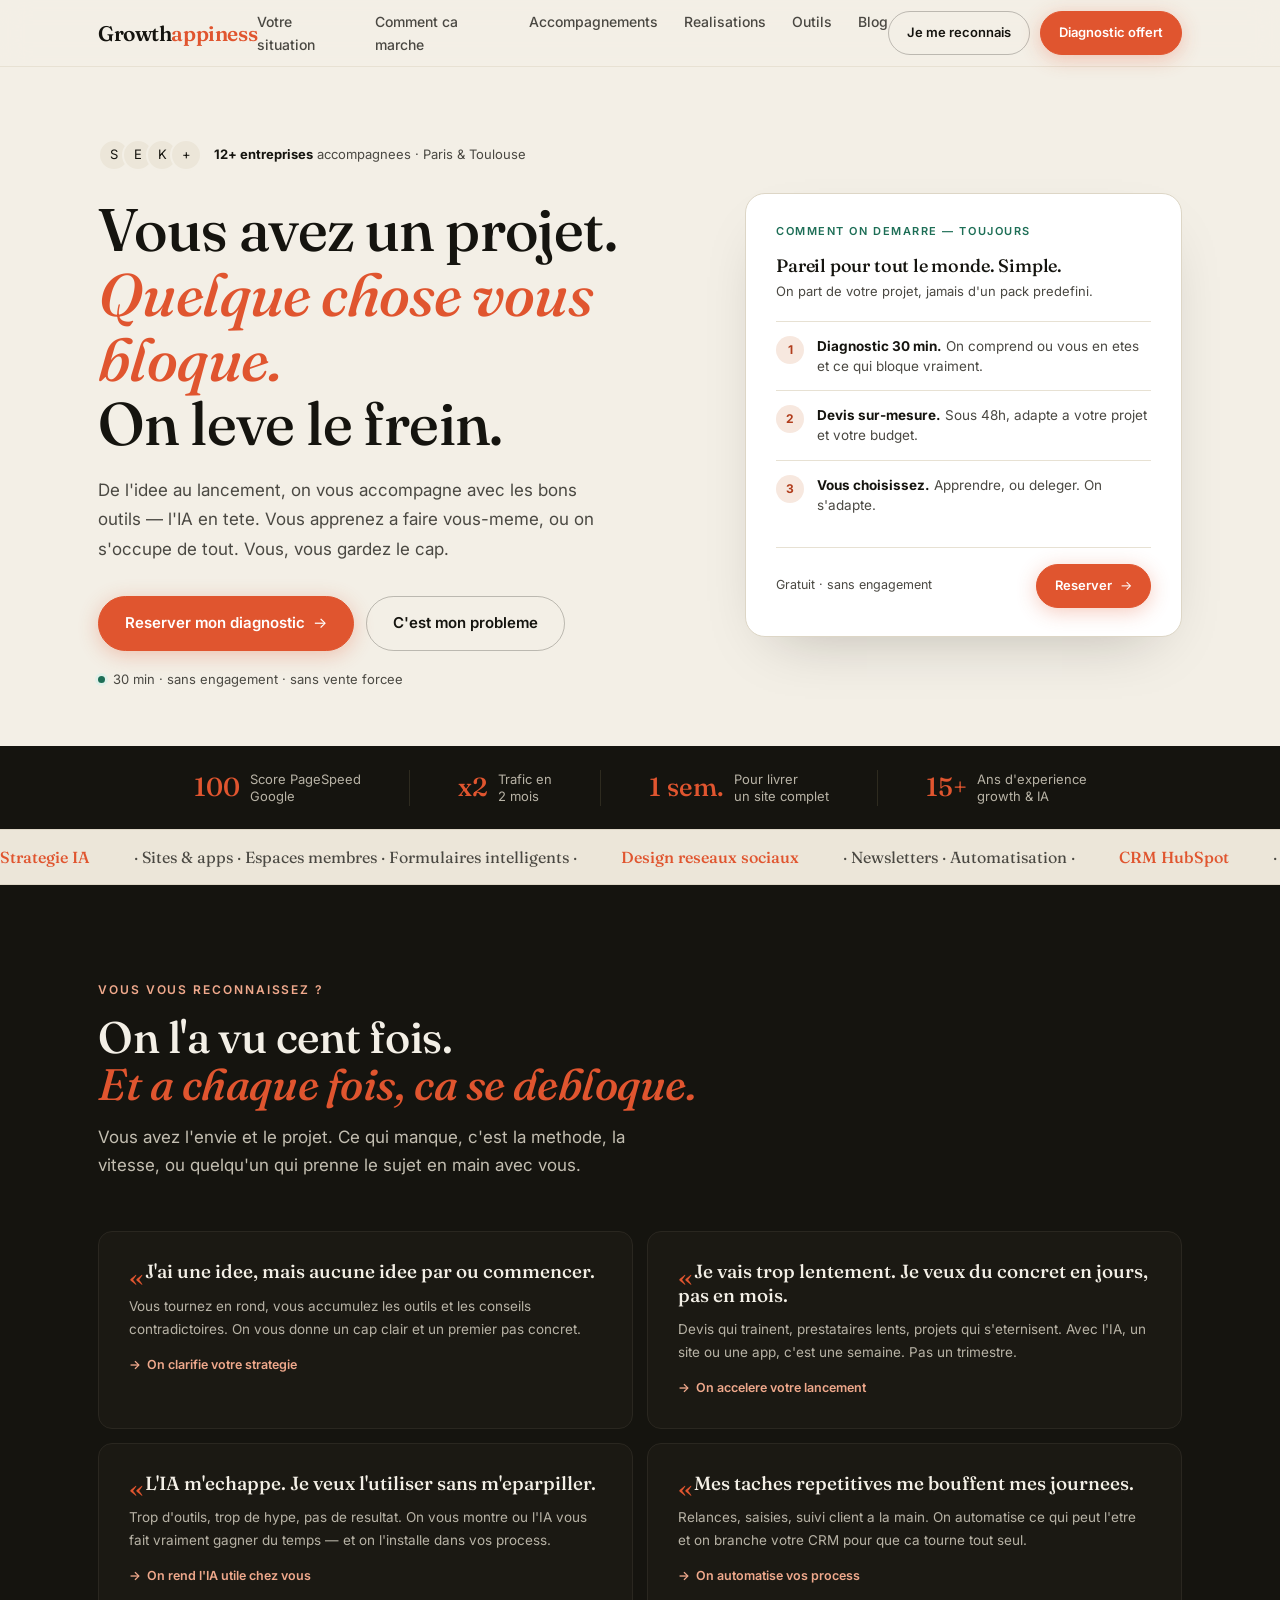
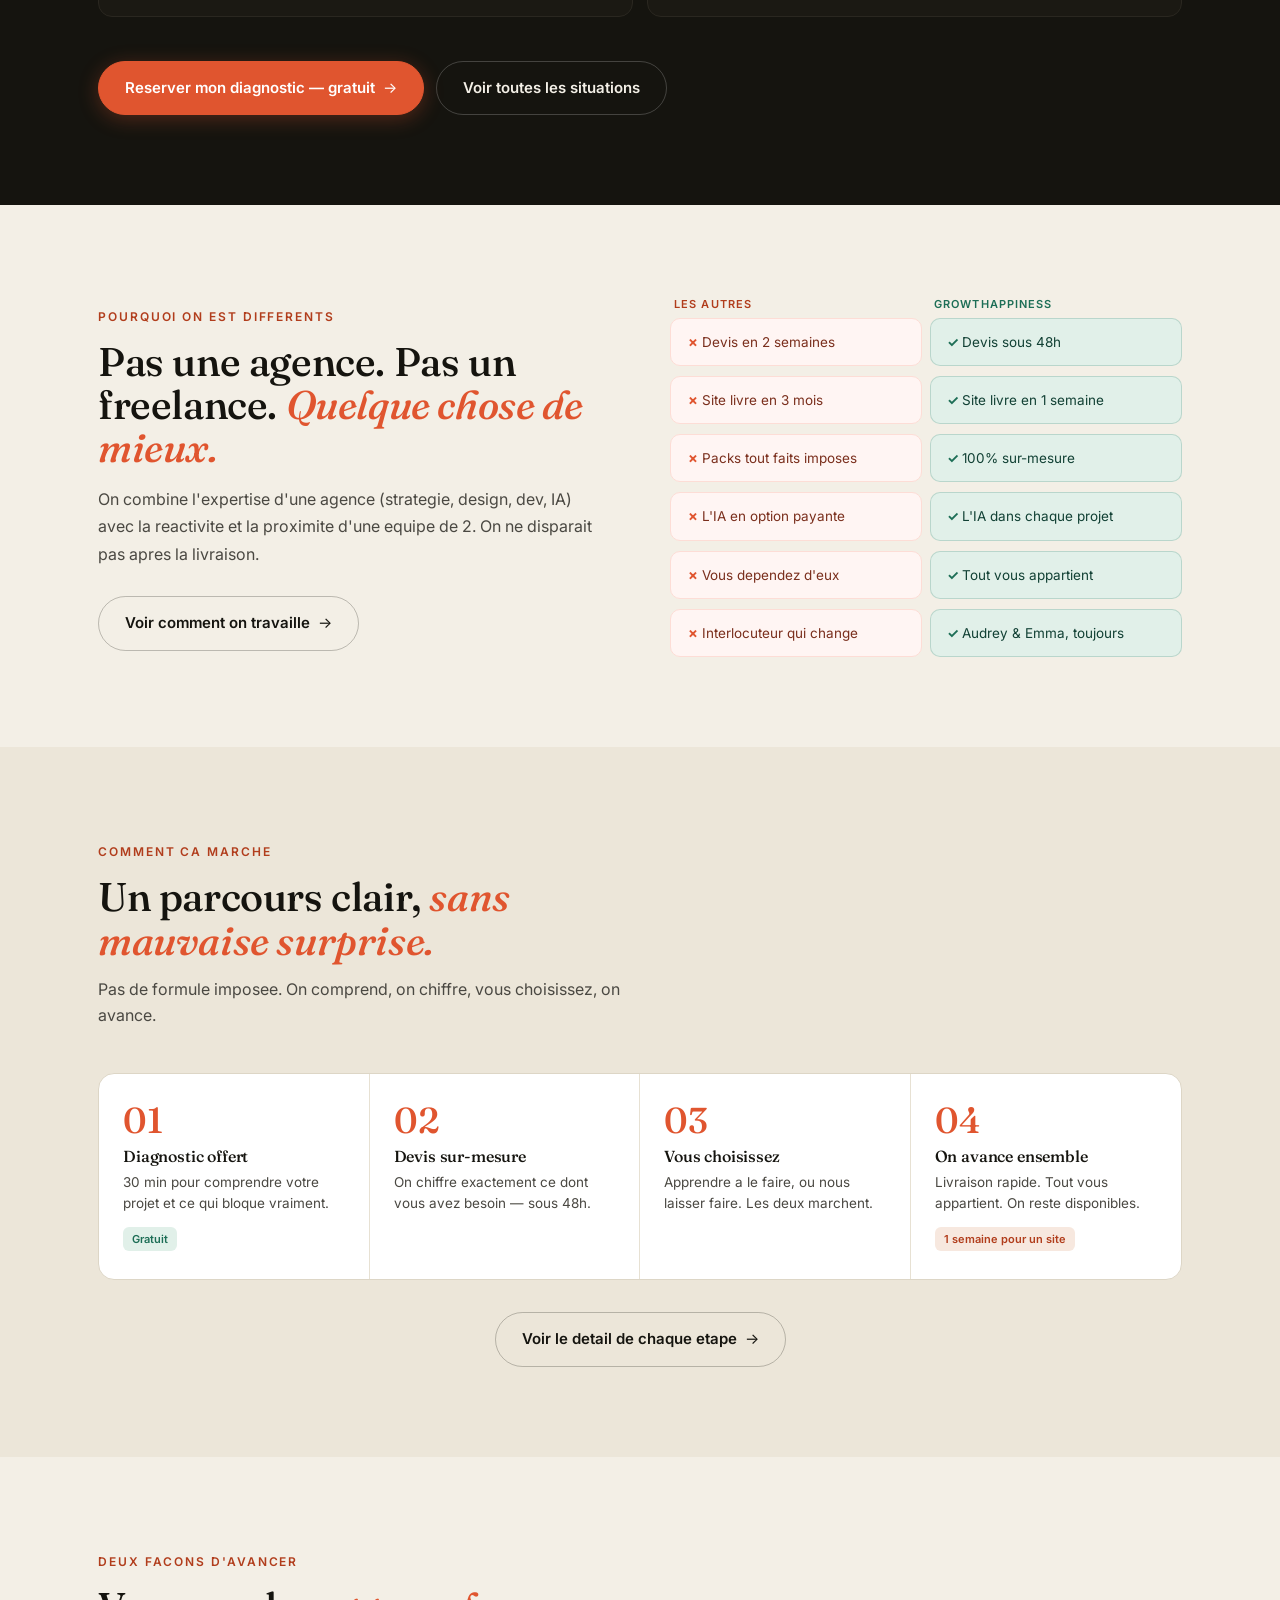
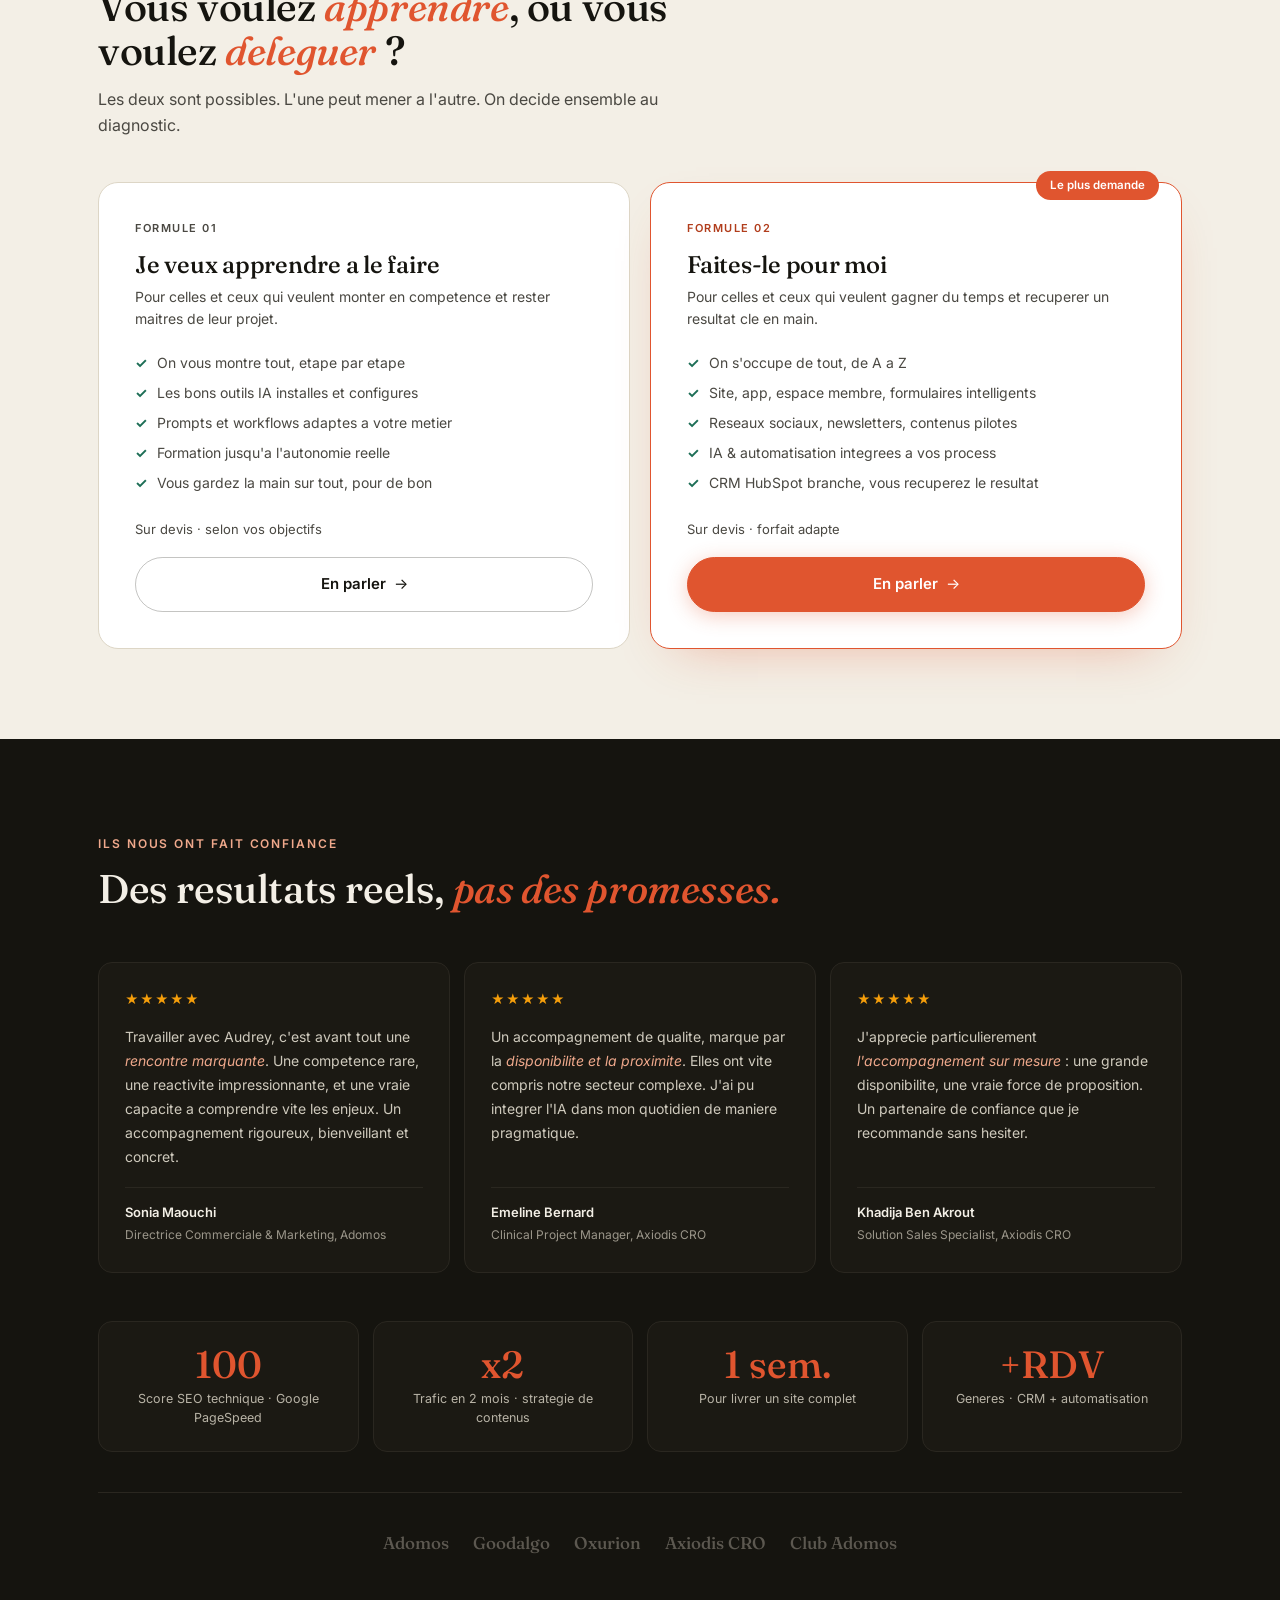
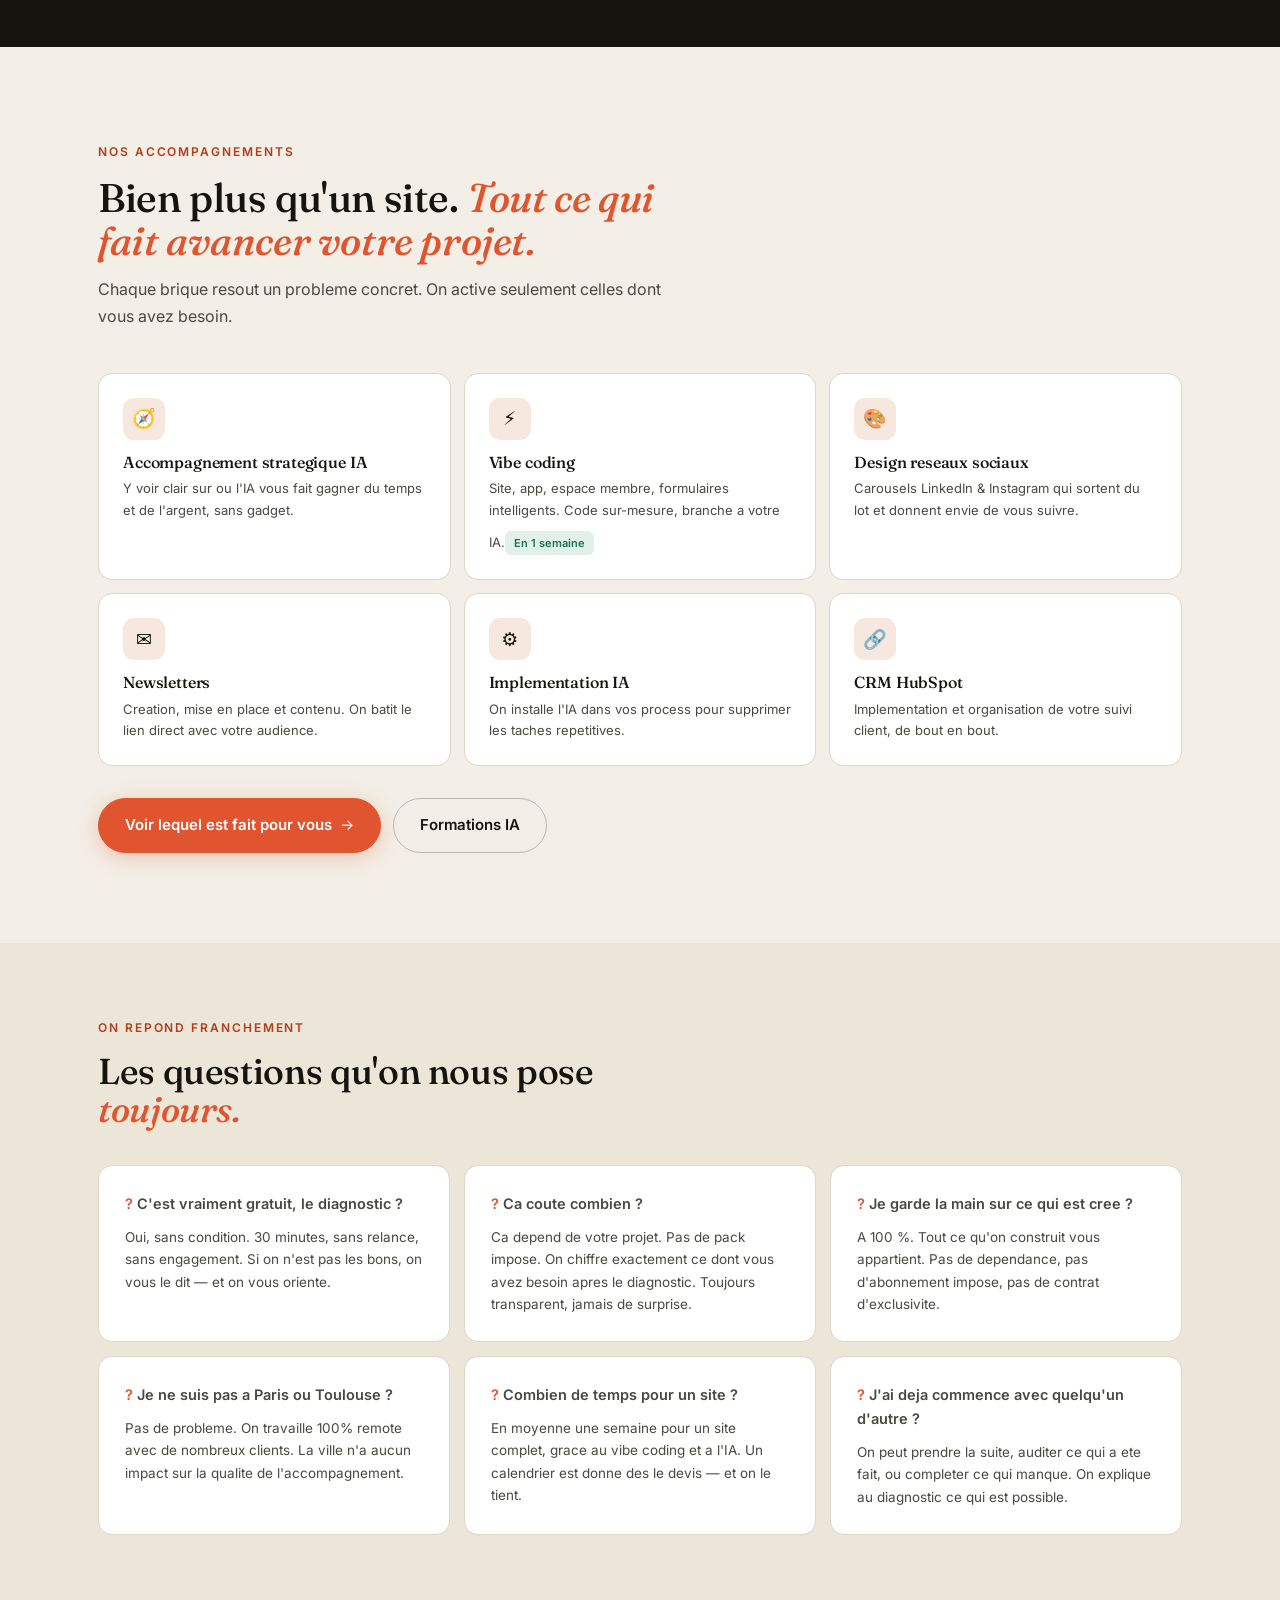
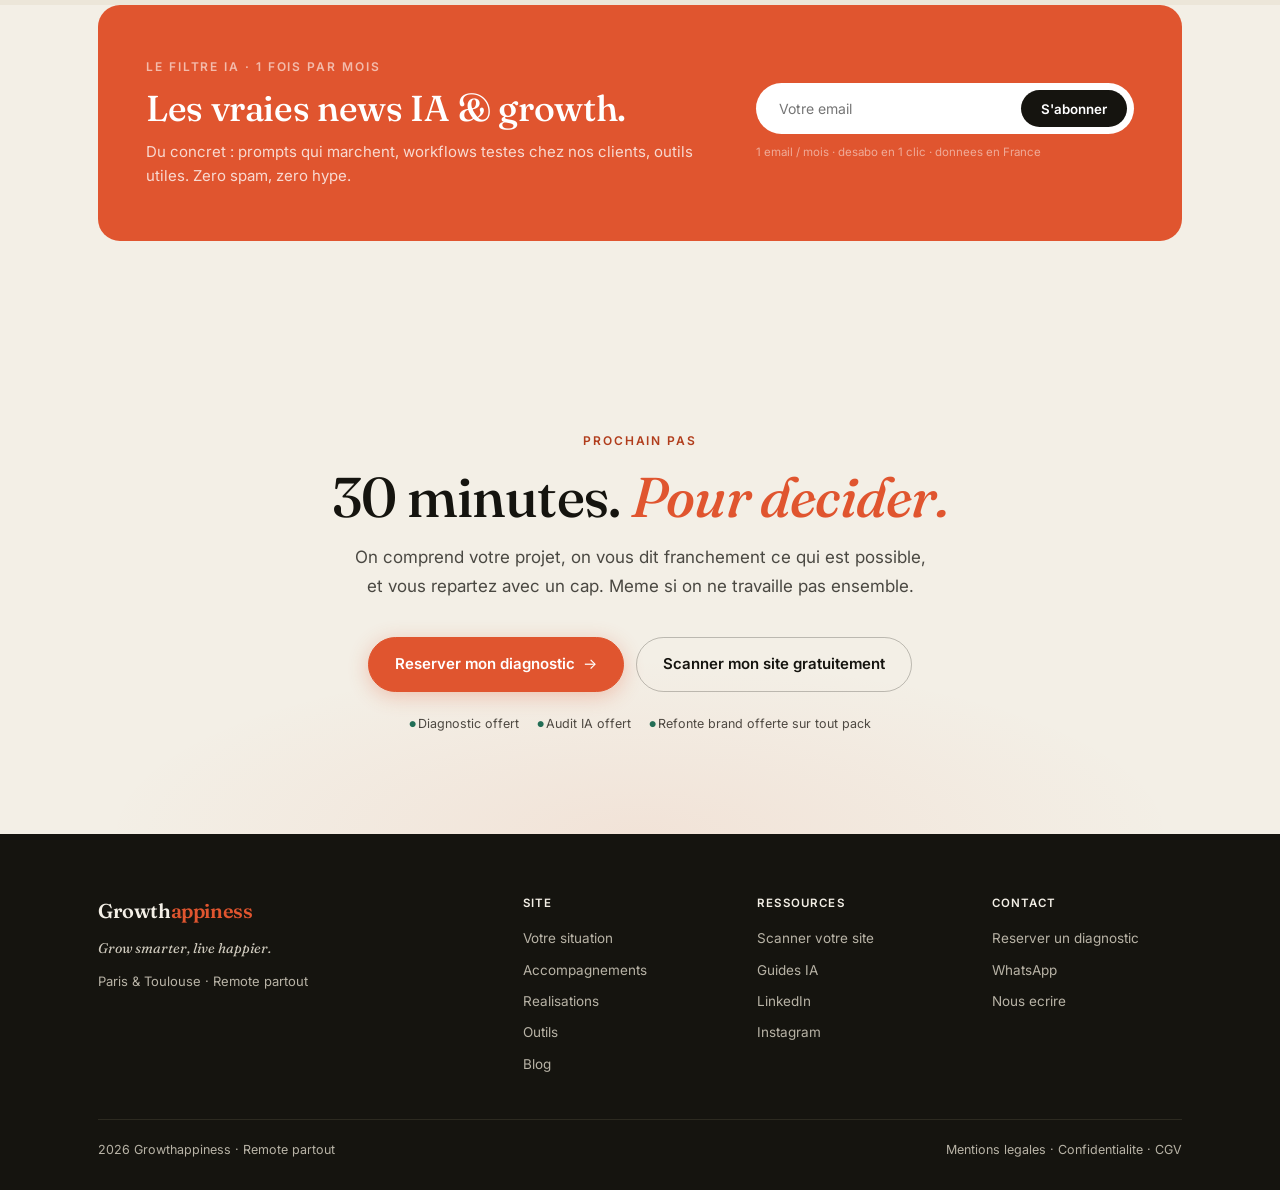
==== commit a444f64d: "Update index.html" ====
--- a/index.html
+++ b/index.html
@@ -3,17 +3,18 @@
 <head>
 <meta charset="UTF-8">
 <meta name="viewport" content="width=device-width, initial-scale=1">
-<title>Growthappiness · On accompagne vos projets, vous gardez le cap</title>
-<meta name="description" content="Vous avez un projet mais quelque chose vous bloque ? On vous accompagne de l'idee au lancement avec l'IA. Diagnostic offert, 30 min, sans engagement.">
+<title>Growthappiness · On leve ce qui vous bloque, avec l'IA</title>
+<meta name="description" content="Vous avez un projet mais quelque chose vous bloque ? On vous accompagne de l'idee au lancement avec l'IA. Diagnostic offert 30 min, sans engagement.">
 <link rel="preconnect" href="https://fonts.googleapis.com">
 <link rel="preconnect" href="https://fonts.gstatic.com" crossorigin>
-<link href="https://fonts.googleapis.com/css2?family=Fraunces:opsz,wght@9..144,400;9..144,500;9..144,600;9..144,700&family=Inter:wght@400;500;600&display=swap" rel="stylesheet">
+<link href="https://fonts.googleapis.com/css2?family=Fraunces:opsz,ital,wght@9..144,0,400;9..144,0,500;9..144,0,600;9..144,1,400&family=Inter:wght@400;500;600&display=swap" rel="stylesheet">
 <style>
 :root{
   --ink:#15140f;--ink-soft:#4a4842;--paper:#f3efe6;--paper-2:#ece6d9;
   --card:#ffffff;--line:#ddd6c6;--line-soft:#e7e1d3;
   --accent:#e0552f;--accent-deep:#b13d1c;--accent-soft:#f7e8df;
-  --leaf:#1d6e56;--leaf-soft:#e1f0e9;--radius:14px;--maxw:1140px;
+  --leaf:#1d6e56;--leaf-soft:#e1f0e9;--gold:#c08a2d;
+  --radius:14px;--maxw:1140px;
 }
 *{box-sizing:border-box;margin:0;padding:0}
 html{scroll-behavior:smooth}
@@ -21,179 +22,220 @@
 h1,h2,h3,.serif{font-family:"Fraunces",Georgia,serif;font-weight:500;line-height:1.08;letter-spacing:-.01em}
 em{font-style:italic;color:var(--accent)}
 a{color:inherit;text-decoration:none}
-img{max-width:100%}
 .wrap{max-width:var(--maxw);margin:0 auto;padding:0 28px}
 .eyebrow{font-size:12px;letter-spacing:.16em;text-transform:uppercase;font-weight:600;color:var(--accent-deep)}
 
 /* BUTTONS */
-.btn{display:inline-flex;align-items:center;gap:8px;font-weight:600;font-size:15px;padding:13px 24px;border-radius:999px;transition:.18s;border:1.5px solid transparent;cursor:pointer;font-family:inherit}
-.btn-primary{background:var(--accent);color:#fff;border-color:var(--accent)}
-.btn-primary:hover{background:var(--accent-deep);border-color:var(--accent-deep);transform:translateY(-1px)}
-.btn-ghost{background:transparent;border-color:var(--ink);color:var(--ink)}
-.btn-ghost:hover{background:var(--ink);color:var(--paper)}
+.btn{display:inline-flex;align-items:center;gap:8px;font-weight:600;font-size:15px;padding:14px 26px;border-radius:999px;transition:.18s;border:1.5px solid transparent;cursor:pointer;font-family:inherit;white-space:nowrap}
+.btn-primary{background:var(--accent);color:#fff;border-color:var(--accent);box-shadow:0 4px 20px rgba(224,85,47,.3)}
+.btn-primary:hover{background:var(--accent-deep);border-color:var(--accent-deep);transform:translateY(-1px);box-shadow:0 6px 28px rgba(224,85,47,.4)}
+.btn-ghost{background:transparent;border-color:rgba(21,20,15,.25);color:var(--ink)}
+.btn-ghost:hover{background:var(--ink);color:var(--paper);border-color:var(--ink)}
 .btn-arrow::after{content:" →";font-weight:400}
+.btn-sm{font-size:13px;padding:10px 18px}
 
 /* HEADER */
-header{position:sticky;top:0;z-index:50;background:rgba(243,239,230,.9);backdrop-filter:blur(14px);border-bottom:1px solid var(--line-soft)}
-.nav{display:flex;align-items:center;justify-content:space-between;height:68px}
-.logo{font-family:"Fraunces",serif;font-weight:600;font-size:22px;letter-spacing:-.02em}
+header{position:sticky;top:0;z-index:50;background:rgba(243,239,230,.92);backdrop-filter:blur(14px);border-bottom:1px solid var(--line-soft)}
+.nav{display:flex;align-items:center;justify-content:space-between;height:66px}
+.logo{font-family:"Fraunces",serif;font-weight:600;font-size:21px;letter-spacing:-.02em}
 .logo span{color:var(--accent)}
-.nav-links{display:flex;gap:28px;font-size:14px;font-weight:500}
+.nav-links{display:flex;gap:26px;font-size:14px;font-weight:500}
 .nav-links a{color:var(--ink-soft);transition:color .15s}
 .nav-links a:hover{color:var(--ink)}
-.nav-cta{display:flex;align-items:center;gap:12px}
+.nav-cta{display:flex;align-items:center;gap:10px}
 @media(max-width:900px){.nav-links{display:none}.nav-cta .btn-ghost{display:none}}
 
 /* HERO */
-.hero{padding:90px 0 70px;overflow:hidden}
-.hero-grid{display:grid;grid-template-columns:1.2fr .8fr;gap:60px;align-items:center}
-.hero .eyebrow{margin-bottom:20px;display:block}
-.hero h1{font-size:clamp(38px,5vw,62px);margin-bottom:22px}
-.hero .lead{font-size:18px;color:var(--ink-soft);max-width:32em;margin-bottom:34px;line-height:1.7}
+.hero{padding:72px 0 56px;position:relative;overflow:hidden}
+.hero-grid{display:grid;grid-template-columns:1.15fr .85fr;gap:56px;align-items:center}
+.hero-social-proof{display:flex;align-items:center;gap:12px;margin-bottom:26px}
+.avatars{display:flex}
+.avatars span{width:32px;height:32px;border-radius:50%;border:2px solid var(--paper);background:var(--paper-2);display:flex;align-items:center;justify-content:center;font-size:13px;margin-left:-8px}
+.avatars span:first-child{margin-left:0}
+.proof-text{font-size:13px;color:var(--ink-soft)}
+.proof-text strong{color:var(--ink)}
+.hero h1{font-size:clamp(36px,4.8vw,60px);margin-bottom:20px}
+.hero h1 .accent-word{color:var(--accent);font-style:italic}
+.hero .lead{font-size:17px;color:var(--ink-soft);max-width:30em;margin-bottom:32px;line-height:1.72}
 .hero-actions{display:flex;gap:12px;flex-wrap:wrap;align-items:center}
-.hero-note{margin-top:20px;font-size:13px;color:var(--ink-soft);display:flex;align-items:center;gap:9px}
-.dot{width:7px;height:7px;border-radius:50%;background:var(--leaf);box-shadow:0 0 0 4px var(--leaf-soft);flex-shrink:0}
-.reco{background:var(--card);border:1px solid var(--line);border-radius:20px;padding:28px 30px;box-shadow:0 20px 50px -30px rgba(20,20,15,.25),0 1px 0 0 rgba(255,255,255,.8) inset}
-.reco .tag{font-size:11px;letter-spacing:.14em;text-transform:uppercase;font-weight:600;color:var(--leaf);margin-bottom:18px}
-.reco h3{font-size:19px;margin-bottom:8px}
-.reco .sub-reco{font-size:13.5px;color:var(--ink-soft);margin-bottom:4px}
-.reco-step{display:flex;gap:13px;padding:14px 0;border-top:1px solid var(--line-soft)}
-.reco-num{flex:none;width:27px;height:27px;border-radius:50%;background:var(--accent-soft);color:var(--accent-deep);font-weight:600;font-size:13px;display:flex;align-items:center;justify-content:center}
-.reco-step p{font-size:13.5px;line-height:1.5;color:var(--ink-soft)}
-.reco-step strong{color:var(--ink)}
-@media(max-width:880px){.hero-grid{grid-template-columns:1fr;gap:40px}}
-
-/* STRIP */
-.strip{border-top:1px solid var(--line);border-bottom:1px solid var(--line);background:var(--paper-2);overflow:hidden;padding:15px 0}
+.hero-note{margin-top:18px;font-size:13px;color:var(--ink-soft);display:flex;align-items:center;gap:8px}
+.dot-live{width:7px;height:7px;border-radius:50%;background:var(--leaf);box-shadow:0 0 0 3px var(--leaf-soft);animation:pulse 2s infinite}
+@keyframes pulse{0%,100%{box-shadow:0 0 0 3px var(--leaf-soft)}50%{box-shadow:0 0 0 6px var(--leaf-soft)}}
+/* Hero card */
+.hero-card{background:var(--card);border:1px solid var(--line);border-radius:20px;padding:28px 30px;box-shadow:0 24px 60px -30px rgba(20,18,10,.28)}
+.hero-card .card-eyebrow{font-size:11px;letter-spacing:.14em;text-transform:uppercase;font-weight:600;color:var(--leaf);margin-bottom:16px}
+.hero-card h3{font-size:18px;margin-bottom:6px}
+.hero-card .card-sub{font-size:13px;color:var(--ink-soft);margin-bottom:18px}
+.step-row{display:flex;gap:13px;padding:14px 0;border-top:1px solid var(--line-soft)}
+.step-row:first-of-type{border-top:none;padding-top:0}
+.step-n{flex:none;width:28px;height:28px;border-radius:50%;background:var(--accent-soft);color:var(--accent-deep);font-weight:700;font-size:12px;display:flex;align-items:center;justify-content:center}
+.step-row p{font-size:13.5px;line-height:1.5;color:var(--ink-soft)}
+.step-row strong{color:var(--ink)}
+.hero-card .card-cta{display:flex;align-items:center;justify-content:space-between;margin-top:18px;padding-top:16px;border-top:1px solid var(--line-soft)}
+.hero-card .card-cta span{font-size:12.5px;color:var(--ink-soft)}
+@media(max-width:880px){.hero-grid{grid-template-columns:1fr;gap:36px}}
+
+/* TRUST BAR */
+.trust-bar{background:var(--ink);padding:20px 0}
+.trust-inner{display:flex;align-items:center;justify-content:center;gap:48px;flex-wrap:wrap}
+.trust-item{display:flex;align-items:center;gap:10px;color:#b8b3a6}
+.trust-item .val{font-family:"Fraunces",serif;font-size:26px;color:var(--accent);font-weight:500}
+.trust-item .lbl{font-size:13px;line-height:1.3;max-width:10em}
+.trust-sep{width:1px;height:36px;background:#2e2b1f}
+@media(max-width:680px){.trust-sep{display:none}.trust-inner{gap:28px}}
+
+/* CAPABILITY STRIP */
+.strip{border-top:1px solid var(--line);border-bottom:1px solid var(--line);background:var(--paper-2);overflow:hidden;padding:14px 0}
 .strip-track{display:flex;gap:44px;white-space:nowrap;animation:scroll 30s linear infinite;font-family:"Fraunces",serif;font-size:16px;color:var(--ink-soft)}
 .strip-track span{display:inline-flex;align-items:center;gap:44px}
 .strip-track b{color:var(--accent);font-weight:500}
 @keyframes scroll{to{transform:translateX(-50%)}}
 
-/* SECTIONS */
-section{padding:90px 0}
-.sec-head{max-width:38em;margin-bottom:52px}
-.sec-head h2{font-size:clamp(28px,3.6vw,42px);margin:12px 0 0}
-.sec-head .sub{font-size:17px;color:var(--ink-soft);margin-top:16px;line-height:1.65}
-
-/* SITUATION */
-#situation{background:var(--ink);color:var(--paper)}
-#situation .eyebrow{color:#f0a98c}
-#situation h2{color:var(--paper)}
-#situation .sub{color:#c3beb1}
-.pains{display:grid;grid-template-columns:repeat(2,1fr);gap:16px}
-.pain{background:#1c1a13;border:1px solid #2e2b1f;border-radius:var(--radius);padding:30px;transition:.2s}
-.pain:hover{border-color:var(--accent);background:#201e16}
-.pain .q{font-family:"Fraunces",serif;font-size:20px;color:var(--paper);margin-bottom:12px;font-weight:500;line-height:1.3}
-.pain .q::before{content:open-quote;color:var(--accent);font-size:28px;line-height:0;vertical-align:-.3em;margin-right:2px}
-.pain p{font-size:14px;color:#b8b3a6;line-height:1.65}
-.pain .fix{display:inline-flex;align-items:center;gap:6px;margin-top:16px;font-size:13px;font-weight:600;color:#f0a98c;transition:gap .15s}
-.pain .fix::before{content:"→"}
-.pain:hover .fix{gap:10px}
-@media(max-width:760px){.pains{grid-template-columns:1fr}}
+/* PAIN SECTION */
+.pain-section{padding:90px 0;background:var(--ink)}
+.pain-section .eyebrow{color:#f0a98c}
+.pain-section h2{color:var(--paper);font-size:clamp(28px,3.8vw,44px);margin:12px 0 14px}
+.pain-section .sub{color:#c3beb1;font-size:17px;max-width:34em;line-height:1.65;margin-bottom:52px}
+.pains{display:grid;grid-template-columns:repeat(2,1fr);gap:14px}
+.pain{background:#1b1913;border:1px solid #2a2720;border-radius:var(--radius);padding:28px 30px;transition:.2s;cursor:default}
+.pain:hover{border-color:var(--accent);background:#1f1c15}
+.pain .q{font-family:"Fraunces",serif;font-size:19px;color:var(--paper);margin-bottom:11px;font-weight:500;line-height:1.25}
+.pain .q::before{content:open-quote;color:var(--accent);font-size:26px;line-height:0;vertical-align:-.3em;margin-right:1px}
+.pain p{font-size:13.5px;color:#b8b3a6;line-height:1.7}
+.pain .fix{display:inline-flex;align-items:center;gap:6px;margin-top:14px;font-size:12.5px;font-weight:600;color:#f0a98c}
+.pain .fix::before{content:"→ "}
+@media(max-width:720px){.pains{grid-template-columns:1fr}}
+.pain-cta-row{display:flex;gap:12px;margin-top:44px;flex-wrap:wrap}
+
+/* DIFFERENCIATEUR */
+.diff-section{padding:90px 0}
+.diff-grid{display:grid;grid-template-columns:1fr 1fr;gap:60px;align-items:center}
+.diff-left h2{font-size:clamp(26px,3.4vw,40px);margin:12px 0 16px}
+.diff-left p{font-size:16px;color:var(--ink-soft);line-height:1.72;margin-bottom:28px}
+.compare{display:flex;flex-direction:column;gap:10px}
+.compare-row{display:grid;grid-template-columns:1fr 1fr;gap:8px}
+.compare-cell{border-radius:10px;padding:13px 16px;font-size:13.5px;line-height:1.5}
+.compare-cell.bad{background:#fff5f3;border:1px solid #fdddd6;color:#7a2e1c}
+.compare-cell.bad::before{content:"✗  ";color:#e0552f;font-weight:700}
+.compare-cell.good{background:var(--leaf-soft);border:1px solid rgba(29,110,86,.2);color:#114034}
+.compare-cell.good::before{content:"✓  ";color:var(--leaf);font-weight:700}
+.compare-header{display:grid;grid-template-columns:1fr 1fr;gap:8px;margin-bottom:4px}
+.compare-header span{font-size:11px;letter-spacing:.1em;text-transform:uppercase;font-weight:600;padding:0 4px}
+.compare-header span:first-child{color:#b13d1c}
+.compare-header span:last-child{color:var(--leaf)}
+@media(max-width:820px){.diff-grid{grid-template-columns:1fr;gap:40px}}
 
 /* PROCESS */
-.steps{display:grid;grid-template-columns:repeat(4,1fr);border:1px solid var(--line);border-radius:var(--radius);overflow:hidden;background:var(--card);margin-top:0}
-.step{padding:30px 26px;border-right:1px solid var(--line-soft)}
+.process-section{padding:90px 0;background:var(--paper-2)}
+.steps{display:grid;grid-template-columns:repeat(4,1fr);border:1px solid var(--line);border-radius:16px;overflow:hidden;background:var(--card)}
+.step{padding:28px 24px;border-right:1px solid var(--line-soft);position:relative}
 .step:last-child{border-right:none}
-.step .n{font-family:"Fraunces",serif;font-size:38px;color:var(--accent);font-weight:500;line-height:1}
-.step h3{font-size:17px;margin:12px 0 8px}
-.step p{font-size:14px;color:var(--ink-soft);line-height:1.6}
+.step .n{font-family:"Fraunces",serif;font-size:36px;color:var(--accent);font-weight:500;line-height:1}
+.step h3{font-size:16px;margin:10px 0 7px}
+.step p{font-size:13.5px;color:var(--ink-soft);line-height:1.6}
+.step .step-tag{display:inline-block;margin-top:12px;font-size:11px;font-weight:600;padding:3px 9px;border-radius:6px}
+.step .step-tag.free{background:var(--leaf-soft);color:var(--leaf)}
+.step .step-tag.fast{background:var(--accent-soft);color:var(--accent-deep)}
 @media(max-width:820px){.steps{grid-template-columns:1fr 1fr}.step{border-bottom:1px solid var(--line-soft)}.step:nth-child(odd){border-right:1px solid var(--line-soft)}.step:nth-child(even){border-right:none}}
 @media(max-width:520px){.steps{grid-template-columns:1fr}.step{border-right:none}}
 
 /* FORMULES */
-#formules{background:var(--paper-2)}
-.forms{display:grid;grid-template-columns:1fr 1fr;gap:22px}
-.form-card{background:var(--card);border:1px solid var(--line);border-radius:20px;padding:38px;display:flex;flex-direction:column;position:relative;transition:.2s}
-.form-card.feature{border:1.5px solid var(--accent);box-shadow:0 24px 60px -30px rgba(224,85,47,.5)}
-.form-card .pick{font-size:11px;letter-spacing:.14em;text-transform:uppercase;font-weight:600;color:var(--ink-soft);margin-bottom:16px}
+.formules-section{padding:90px 0}
+.forms{display:grid;grid-template-columns:1fr 1fr;gap:20px}
+.form-card{background:var(--card);border:1px solid var(--line);border-radius:20px;padding:36px;display:flex;flex-direction:column;position:relative;transition:.2s}
+.form-card:hover{border-color:rgba(224,85,47,.3);transform:translateY(-2px)}
+.form-card.feature{border:1.5px solid var(--accent);box-shadow:0 20px 52px -28px rgba(224,85,47,.45)}
+.form-card.feature:hover{transform:translateY(-3px)}
+.form-card .pick{font-size:11px;letter-spacing:.14em;text-transform:uppercase;font-weight:600;color:var(--ink-soft);margin-bottom:14px}
 .form-card.feature .pick{color:var(--accent-deep)}
-.form-card h3{font-size:25px;margin-bottom:8px}
-.form-card .who{font-size:14.5px;color:var(--ink-soft);margin-bottom:24px;line-height:1.6}
-.form-card ul{list-style:none;display:flex;flex-direction:column;gap:10px;margin-bottom:28px}
-.form-card li{font-size:14px;padding-left:24px;position:relative;line-height:1.5}
+.form-card h3{font-size:24px;margin-bottom:8px}
+.form-card .who{font-size:14px;color:var(--ink-soft);margin-bottom:22px;line-height:1.6}
+.form-card ul{list-style:none;display:flex;flex-direction:column;gap:9px;margin-bottom:26px}
+.form-card li{font-size:14px;padding-left:22px;position:relative;line-height:1.5;color:var(--ink-soft)}
 .form-card li::before{content:"✓";position:absolute;left:0;color:var(--leaf);font-weight:700}
-.form-card .price{font-size:13px;color:var(--ink-soft);margin-bottom:18px}
+.form-card .price{font-size:13px;color:var(--ink-soft);margin-bottom:16px}
 .form-card .btn{width:100%;justify-content:center;margin-top:auto}
-.badge{position:absolute;top:-13px;right:24px;background:var(--accent);color:#fff;font-size:12px;font-weight:600;padding:5px 16px;border-radius:999px;letter-spacing:.02em}
-@media(max-width:760px){.forms{grid-template-columns:1fr}}
+.badge{position:absolute;top:-12px;right:22px;background:var(--accent);color:#fff;font-size:11.5px;font-weight:600;padding:5px 14px;border-radius:999px}
+@media(max-width:720px){.forms{grid-template-columns:1fr}}
+
+/* PROOF */
+.proof-section{padding:90px 0;background:var(--ink)}
+.proof-section .eyebrow{color:#f0a98c}
+.proof-section h2{color:var(--paper);font-size:clamp(26px,3.5vw,40px);margin:12px 0 52px}
+.quotes{display:grid;grid-template-columns:repeat(3,1fr);gap:14px}
+.quote{background:#1b1913;border:1px solid #2a2720;border-radius:var(--radius);padding:26px;display:flex;flex-direction:column}
+.quote .stars{color:#f59e0b;font-size:13px;margin-bottom:14px;letter-spacing:1px}
+.quote p{font-size:14px;color:#cfcabd;line-height:1.72;flex:1}
+.quote em{color:#f0a98c;font-style:italic}
+.quote .who{margin-top:18px;padding-top:14px;border-top:1px solid #2a2720;font-size:13px}
+.quote .who b{color:var(--paper);font-weight:600;display:block;margin-bottom:1px}
+.quote .who span{color:#9b968a;font-size:12px}
+.proof-stats{display:grid;grid-template-columns:repeat(4,1fr);gap:14px;margin-top:48px}
+.proof-stat{text-align:center;padding:24px 16px;background:#1b1913;border:1px solid #2a2720;border-radius:var(--radius)}
+.proof-stat .v{font-family:"Fraunces",serif;font-size:38px;color:var(--accent);font-weight:500;line-height:1}
+.proof-stat .l{font-size:12.5px;color:#b8b3a6;margin-top:6px;line-height:1.5}
+.logos-row{display:flex;flex-wrap:wrap;gap:24px;align-items:center;justify-content:center;margin-top:40px;padding-top:36px;border-top:1px solid #2a2720}
+.logos-row span{font-family:"Fraunces",serif;font-size:17px;color:#5c5850;font-weight:500}
+@media(max-width:720px){.quotes{grid-template-columns:1fr}.proof-stats{grid-template-columns:1fr 1fr}}
 
 /* ACCOMPAGNEMENTS */
-.caps{display:grid;grid-template-columns:repeat(3,1fr);gap:14px}
-.cap{background:var(--card);border:1px solid var(--line);border-radius:var(--radius);padding:26px;transition:.2s}
-.cap:hover{transform:translateY(-3px);border-color:var(--accent);box-shadow:0 12px 30px -16px rgba(224,85,47,.2)}
-.cap .ic{width:44px;height:44px;border-radius:11px;background:var(--accent-soft);display:flex;align-items:center;justify-content:center;font-size:20px;margin-bottom:16px}
-.cap h3{font-size:17px;margin-bottom:8px;font-family:"Fraunces",serif;font-weight:500}
-.cap p{font-size:13.5px;color:var(--ink-soft);line-height:1.6}
-.cap .rapid{display:inline-block;margin-top:12px;font-size:11.5px;font-weight:600;color:var(--leaf);background:var(--leaf-soft);padding:4px 10px;border-radius:6px}
+.caps-section{padding:90px 0}
+.caps{display:grid;grid-template-columns:repeat(3,1fr);gap:13px}
+.cap{background:var(--card);border:1px solid var(--line);border-radius:var(--radius);padding:24px;transition:.2s}
+.cap:hover{transform:translateY(-3px);border-color:rgba(224,85,47,.3);box-shadow:0 10px 28px -14px rgba(224,85,47,.18)}
+.cap .ic{width:42px;height:42px;border-radius:11px;background:var(--accent-soft);display:flex;align-items:center;justify-content:center;font-size:19px;margin-bottom:14px}
+.cap h3{font-size:16px;font-family:"Fraunces",serif;font-weight:500;margin-bottom:7px}
+.cap p{font-size:13px;color:var(--ink-soft);line-height:1.65}
+.cap .rapid{display:inline-block;margin-top:10px;font-size:11px;font-weight:600;color:var(--leaf);background:var(--leaf-soft);padding:3px 9px;border-radius:6px}
 @media(max-width:820px){.caps{grid-template-columns:1fr 1fr}}
 @media(max-width:520px){.caps{grid-template-columns:1fr}}
 
-/* PROOF */
-#preuve{background:var(--ink);color:var(--paper)}
-#preuve .eyebrow{color:#f0a98c}
-#preuve h2{color:var(--paper)}
-.quotes{display:grid;grid-template-columns:repeat(3,1fr);gap:16px}
-.quote{background:#1c1a13;border:1px solid #2e2b1f;border-radius:var(--radius);padding:28px;display:flex;flex-direction:column}
-.quote p{font-size:14px;color:#cfcabd;line-height:1.7}
-.quote em{color:#f0a98c;font-style:italic}
-.quote .who{margin-top:20px;padding-top:16px;border-top:1px solid #2e2b1f;font-size:13px}
-.quote .who b{color:var(--paper);font-weight:600;display:block;margin-bottom:2px}
-.quote .who span{color:#9b968a}
-.logos{display:flex;flex-wrap:wrap;gap:28px;align-items:center;justify-content:center;margin-top:52px;opacity:.7}
-.logos span{font-family:"Fraunces",serif;font-size:18px;color:#8d887c;font-weight:500}
-.stats{display:grid;grid-template-columns:repeat(4,1fr);gap:16px;margin-top:52px}
-.stat .v{font-family:"Fraunces",serif;font-size:42px;color:var(--accent);font-weight:500;line-height:1}
-.stat .l{font-size:12.5px;color:#b8b3a6;margin-top:6px;line-height:1.5}
-@media(max-width:760px){.quotes{grid-template-columns:1fr}.stats{grid-template-columns:1fr 1fr}}
-
-/* TEAM */
-.team{display:grid;grid-template-columns:1fr 1fr;gap:20px}
-.member{background:var(--card);border:1px solid var(--line);border-radius:var(--radius);padding:32px}
-.member .role{font-size:11px;letter-spacing:.14em;text-transform:uppercase;color:var(--accent-deep);font-weight:600;margin-bottom:8px}
-.member h3{font-size:24px;margin-bottom:12px}
-.member p{font-size:14px;color:var(--ink-soft);line-height:1.65}
-.member .skills{display:flex;flex-wrap:wrap;gap:7px;margin-top:18px}
-.member .skills span{font-size:12px;background:var(--paper-2);border:1px solid var(--line-soft);padding:4px 11px;border-radius:999px;color:var(--ink-soft)}
-@media(max-width:680px){.team{grid-template-columns:1fr}}
-
-/* BAND */
-.band{background:var(--accent);color:#fff;border-radius:22px;padding:56px 48px;display:grid;grid-template-columns:1.3fr .7fr;gap:44px;align-items:center}
-.band h2{color:#fff;font-size:clamp(26px,3.2vw,38px)}
-.band p{color:rgba(255,255,255,.8);margin-top:12px;font-size:16px;line-height:1.6}
+/* OBJECTION CRUSHER */
+.obj-section{padding:70px 0;background:var(--paper-2)}
+.obj-grid{display:grid;grid-template-columns:repeat(3,1fr);gap:14px}
+.obj-item{background:var(--card);border:1px solid var(--line);border-radius:var(--radius);padding:26px}
+.obj-item .q{font-size:14.5px;font-weight:600;margin-bottom:10px;color:var(--ink-soft)}
+.obj-item .q::before{content:"? ";color:var(--accent)}
+.obj-item p{font-size:13.5px;color:var(--ink-soft);line-height:1.65}
+@media(max-width:680px){.obj-grid{grid-template-columns:1fr}}
+
+/* NEWSLETTER */
+.band-section{padding:0 0 90px}
+.band{background:var(--accent);border-radius:22px;padding:52px 48px;display:grid;grid-template-columns:1.3fr .7fr;gap:44px;align-items:center}
+.band h2{color:#fff;font-size:clamp(24px,3vw,36px)}
 .band .eyebrow{color:rgba(255,255,255,.6);margin-bottom:12px;display:block}
-.band-form{display:flex;gap:8px;background:#fff;padding:7px;border-radius:999px;margin-top:4px}
-.band-form input{flex:1;border:none;outline:none;padding:10px 16px;font-size:15px;font-family:inherit;border-radius:999px;color:var(--ink)}
-.band-form button{background:var(--ink);color:#fff;border:none;padding:10px 22px;border-radius:999px;font-weight:600;cursor:pointer;font-family:inherit;white-space:nowrap}
-.band-form button:hover{background:#2a271c}
-.band small{display:block;color:rgba(255,255,255,.55);font-size:12px;margin-top:10px}
-@media(max-width:760px){.band{grid-template-columns:1fr;padding:38px 26px}}
-
-/* FINAL */
-.final{text-align:center;padding:100px 0}
-.final h2{font-size:clamp(36px,5vw,58px);margin:16px 0}
-.final p{font-size:18px;color:var(--ink-soft);margin:0 auto 32px;max-width:34em;line-height:1.65}
+.band p{color:rgba(255,255,255,.78);margin-top:12px;font-size:15px;line-height:1.65}
+.band-form{display:flex;gap:8px;background:#fff;padding:7px;border-radius:999px}
+.band-form input{flex:1;border:none;outline:none;padding:10px 16px;font-size:14px;font-family:inherit;border-radius:999px;color:var(--ink)}
+.band-form button{background:var(--ink);color:#fff;border:none;padding:10px 20px;border-radius:999px;font-weight:600;cursor:pointer;font-family:inherit;white-space:nowrap}
+.band small{display:block;color:rgba(255,255,255,.5);font-size:11.5px;margin-top:9px}
+@media(max-width:720px){.band{grid-template-columns:1fr;padding:36px 26px}}
+
+/* FINAL CTA */
+.final{padding:100px 0;text-align:center;position:relative;overflow:hidden}
+.final::before{content:'';position:absolute;inset:0;background:radial-gradient(ellipse 60% 50% at 50% 100%,rgba(224,85,47,.08) 0%,transparent 70%);pointer-events:none}
+.final .eyebrow{margin-bottom:16px;display:block}
+.final h2{font-size:clamp(34px,5vw,56px);margin-bottom:16px}
+.final p{font-size:17px;color:var(--ink-soft);max-width:34em;margin:0 auto 36px;line-height:1.7}
 .final .row{display:flex;gap:12px;justify-content:center;flex-wrap:wrap}
-.final .perks{margin-top:24px;font-size:13px;color:var(--ink-soft);display:flex;gap:20px;justify-content:center;flex-wrap:wrap}
-.final .perks span{display:inline-flex;align-items:center;gap:7px}
-.final .perks span::before{content:"●";color:var(--leaf);font-size:8px}
+.final .perks{margin-top:22px;font-size:12.5px;color:var(--ink-soft);display:flex;gap:18px;justify-content:center;flex-wrap:wrap}
+.final .perks span::before{content:"● ";color:var(--leaf);font-size:8px;vertical-align:middle}
 
 /* FOOTER */
-footer{background:var(--ink);color:#b8b3a6;padding:64px 0 32px}
+footer{background:var(--ink);color:#b8b3a6;padding:60px 0 30px}
 .foot-grid{display:grid;grid-template-columns:2fr 1fr 1fr 1fr;gap:44px}
-footer .logo{color:var(--paper);display:inline-block;margin-bottom:10px}
-footer .foot-tag{font-family:"Fraunces",serif;font-style:italic;color:#cfcabd;font-size:15px;margin-bottom:10px}
-footer p.small{font-size:13px}
-footer h4{color:var(--paper);font-size:12px;letter-spacing:.1em;text-transform:uppercase;margin-bottom:16px;font-weight:600}
-footer ul{list-style:none;display:flex;flex-direction:column;gap:10px;font-size:14px}
+footer .logo{color:var(--paper);font-family:"Fraunces",serif;font-weight:600;font-size:20px;display:inline-block;margin-bottom:10px}
+footer .foot-tag{font-family:"Fraunces",serif;font-style:italic;color:#cfcabd;font-size:14px;margin-bottom:10px}
+footer h4{color:var(--paper);font-size:11.5px;letter-spacing:.1em;text-transform:uppercase;margin-bottom:14px;font-weight:600}
+footer ul{list-style:none;display:flex;flex-direction:column;gap:9px;font-size:13.5px}
 footer a:hover{color:var(--paper)}
-.foot-bottom{margin-top:48px;padding-top:22px;border-top:1px solid #2c2a20;display:flex;justify-content:space-between;flex-wrap:wrap;gap:12px;font-size:13px}
-@media(max-width:760px){.foot-grid{grid-template-columns:1fr 1fr}}
+.foot-bottom{margin-top:44px;padding-top:20px;border-top:1px solid #2c2a20;display:flex;justify-content:space-between;flex-wrap:wrap;gap:12px;font-size:12.5px}
+@media(max-width:720px){.foot-grid{grid-template-columns:1fr 1fr}}
 </style>
 </head>
 <body>
 
+<!-- HEADER -->
 <header>
   <div class="wrap nav">
     <a href="index.html" class="logo">Growth<span>appiness</span></a>
@@ -206,49 +248,72 @@
       <a href="https://growthappiness.com/blog-v2.html">Blog</a>
     </nav>
     <div class="nav-cta">
-      <a href="situation.html" class="btn btn-ghost">Je me reconnais</a>
-      <a href="https://growthappiness.com/contact.html" class="btn btn-primary">Diagnostic offert</a>
+      <a href="situation.html" class="btn btn-ghost btn-sm">Je me reconnais</a>
+      <a href="https://growthappiness.com/contact.html" class="btn btn-primary btn-sm">Diagnostic offert</a>
     </div>
   </div>
 </header>
 
+<!-- HERO -->
 <section class="hero">
   <div class="wrap hero-grid">
     <div>
-      <span class="eyebrow">Accompagnement de projets · IA & growth</span>
-      <h1>Vous avez un projet. <em>Quelque chose vous bloque.</em> On leve le frein.</h1>
-      <p class="lead">De l'idee au lancement, on vous accompagne avec les bons outils — l'IA en tete. Vous apprenez a tout faire vous-meme, ou on s'occupe de tout. Vous, vous gardez le cap.</p>
+      <div class="hero-social-proof">
+        <div class="avatars">
+          <span>S</span><span>E</span><span>K</span><span>+</span>
+        </div>
+        <p class="proof-text"><strong>12+ entreprises</strong> accompagnees · Paris & Toulouse</p>
+      </div>
+      <h1>Vous avez un projet.<br><span class="accent-word">Quelque chose vous bloque.</span><br>On leve le frein.</h1>
+      <p class="lead">De l'idee au lancement, on vous accompagne avec les bons outils — l'IA en tete. Vous apprenez a faire vous-meme, ou on s'occupe de tout. Vous, vous gardez le cap.</p>
       <div class="hero-actions">
         <a href="https://growthappiness.com/contact.html" class="btn btn-primary btn-arrow">Reserver mon diagnostic</a>
-        <a href="situation.html" class="btn btn-ghost">C'est pile mon probleme</a>
-      </div>
-      <p class="hero-note"><span class="dot"></span>30 min · sans engagement · sans vente forcee</p>
-    </div>
-    <aside class="reco">
-      <div class="tag">Comment on demarre</div>
-      <h3>Toujours pareil, toujours simple</h3>
-      <p class="sub-reco">On part de votre projet, jamais d'un pack tout fait.</p>
-      <div class="reco-step"><div class="reco-num">1</div><p><strong>Diagnostic 30 min.</strong> On comprend ou vous en etes et ce qui vous bloque.</p></div>
-      <div class="reco-step"><div class="reco-num">2</div><p><strong>Devis sur-mesure.</strong> Adapte a votre projet et votre budget.</p></div>
-      <div class="reco-step"><div class="reco-num">3</div><p><strong>Vous choisissez.</strong> On vous apprend, ou on fait pour vous.</p></div>
+        <a href="situation.html" class="btn btn-ghost">C'est mon probleme</a>
+      </div>
+      <p class="hero-note"><span class="dot-live"></span>30 min · sans engagement · sans vente forcee</p>
+    </div>
+    <aside class="hero-card">
+      <div class="card-eyebrow">Comment on demarre — toujours</div>
+      <h3>Pareil pour tout le monde. Simple.</h3>
+      <p class="card-sub">On part de votre projet, jamais d'un pack predefini.</p>
+      <div class="step-row"><div class="step-n">1</div><p><strong>Diagnostic 30 min.</strong> On comprend ou vous en etes et ce qui bloque vraiment.</p></div>
+      <div class="step-row"><div class="step-n">2</div><p><strong>Devis sur-mesure.</strong> Sous 48h, adapte a votre projet et votre budget.</p></div>
+      <div class="step-row"><div class="step-n">3</div><p><strong>Vous choisissez.</strong> Apprendre, ou deleger. On s'adapte.</p></div>
+      <div class="card-cta">
+        <span>Gratuit · sans engagement</span>
+        <a href="https://growthappiness.com/contact.html" class="btn btn-primary btn-sm btn-arrow">Reserver</a>
+      </div>
     </aside>
   </div>
 </section>
 
+<!-- TRUST BAR -->
+<div class="trust-bar">
+  <div class="wrap trust-inner">
+    <div class="trust-item"><div class="val">100</div><div class="lbl">Score PageSpeed<br>Google</div></div>
+    <div class="trust-sep"></div>
+    <div class="trust-item"><div class="val">x2</div><div class="lbl">Trafic en<br>2 mois</div></div>
+    <div class="trust-sep"></div>
+    <div class="trust-item"><div class="val">1 sem.</div><div class="lbl">Pour livrer<br>un site complet</div></div>
+    <div class="trust-sep"></div>
+    <div class="trust-item"><div class="val">15+</div><div class="lbl">Ans d'experience<br>growth & IA</div></div>
+  </div>
+</div>
+
+<!-- STRIP -->
 <div class="strip" aria-hidden="true">
   <div class="strip-track">
-    <span><b>Strategie IA</b> · Sites & apps · Espaces membres · Formulaires intelligents · <b>Design reseaux sociaux</b> · Newsletters · Automatisation · <b>CRM HubSpot</b> · Formations IA · </span>
-    <span><b>Strategie IA</b> · Sites & apps · Espaces membres · Formulaires intelligents · <b>Design reseaux sociaux</b> · Newsletters · Automatisation · <b>CRM HubSpot</b> · Formations IA · </span>
+    <span><b>Strategie IA</b> · Sites & apps · Espaces membres · Formulaires intelligents · <b>Design reseaux sociaux</b> · Newsletters · Automatisation · <b>CRM HubSpot</b> · Vibe coding · Formations IA · </span>
+    <span><b>Strategie IA</b> · Sites & apps · Espaces membres · Formulaires intelligents · <b>Design reseaux sociaux</b> · Newsletters · Automatisation · <b>CRM HubSpot</b> · Vibe coding · Formations IA · </span>
   </div>
 </div>
 
-<section id="situation">
-  <div class="wrap">
-    <div class="sec-head">
-      <span class="eyebrow">Vous vous reconnaissez ?</span>
-      <h2>On l'a vu cent fois. <em>Et a chaque fois, ca se debloque.</em></h2>
-      <p class="sub">Vous avez l'envie et le projet. Ce qui manque, c'est la methode, la vitesse, ou quelqu'un qui prenne le sujet en main avec vous.</p>
-    </div>
+<!-- PAIN -->
+<section class="pain-section">
+  <div class="wrap">
+    <span class="eyebrow">Vous vous reconnaissez ?</span>
+    <h2>On l'a vu cent fois.<br><em>Et a chaque fois, ca se debloque.</em></h2>
+    <p class="sub">Vous avez l'envie et le projet. Ce qui manque, c'est la methode, la vitesse, ou quelqu'un qui prenne le sujet en main avec vous.</p>
     <div class="pains">
       <div class="pain">
         <div class="q">J'ai une idee, mais aucune idee par ou commencer.</div>
@@ -262,7 +327,7 @@
       </div>
       <div class="pain">
         <div class="q">L'IA m'echappe. Je veux l'utiliser sans m'eparpiller.</div>
-        <p>Trop d'outils, trop de hype, pas de resultat. On vous montre ou l'IA vous fait vraiment gagner, et on l'installe dans vos process.</p>
+        <p>Trop d'outils, trop de hype, pas de resultat. On vous montre ou l'IA vous fait vraiment gagner du temps — et on l'installe dans vos process.</p>
         <a href="https://growthappiness.com/contact.html" class="fix">On rend l'IA utile chez vous</a>
       </div>
       <div class="pain">
@@ -271,31 +336,84 @@
         <a href="https://growthappiness.com/contact.html" class="fix">On automatise vos process</a>
       </div>
     </div>
-  </div>
-</section>
-
-<section id="process">
-  <div class="wrap">
-    <div class="sec-head">
+    <div class="pain-cta-row">
+      <a href="https://growthappiness.com/contact.html" class="btn btn-primary btn-arrow">Reserver mon diagnostic — gratuit</a>
+      <a href="situation.html" class="btn" style="background:transparent;border-color:rgba(255,255,255,.2);color:var(--paper)">Voir toutes les situations</a>
+    </div>
+  </div>
+</section>
+
+<!-- DIFFERENCIATEUR -->
+<section class="diff-section">
+  <div class="wrap diff-grid">
+    <div class="diff-left">
+      <span class="eyebrow">Pourquoi on est differents</span>
+      <h2>Pas une agence. Pas un freelance. <em>Quelque chose de mieux.</em></h2>
+      <p>On combine l'expertise d'une agence (strategie, design, dev, IA) avec la reactivite et la proximite d'une equipe de 2. On ne disparait pas apres la livraison.</p>
+      <a href="process.html" class="btn btn-ghost btn-arrow">Voir comment on travaille</a>
+    </div>
+    <div>
+      <div class="compare-header">
+        <span>Les autres</span>
+        <span>Growthappiness</span>
+      </div>
+      <div class="compare">
+        <div class="compare-row">
+          <div class="compare-cell bad">Devis en 2 semaines</div>
+          <div class="compare-cell good">Devis sous 48h</div>
+        </div>
+        <div class="compare-row">
+          <div class="compare-cell bad">Site livre en 3 mois</div>
+          <div class="compare-cell good">Site livre en 1 semaine</div>
+        </div>
+        <div class="compare-row">
+          <div class="compare-cell bad">Packs tout faits imposes</div>
+          <div class="compare-cell good">100% sur-mesure</div>
+        </div>
+        <div class="compare-row">
+          <div class="compare-cell bad">L'IA en option payante</div>
+          <div class="compare-cell good">L'IA dans chaque projet</div>
+        </div>
+        <div class="compare-row">
+          <div class="compare-cell bad">Vous dependez d'eux</div>
+          <div class="compare-cell good">Tout vous appartient</div>
+        </div>
+        <div class="compare-row">
+          <div class="compare-cell bad">Interlocuteur qui change</div>
+          <div class="compare-cell good">Audrey & Emma, toujours</div>
+        </div>
+      </div>
+    </div>
+  </div>
+</section>
+
+<!-- PROCESS -->
+<section class="process-section">
+  <div class="wrap">
+    <div style="max-width:36em;margin-bottom:44px">
       <span class="eyebrow">Comment ca marche</span>
-      <h2>Un parcours clair, <em>sans mauvaise surprise.</em></h2>
-      <p class="sub">Pas de formule imposee. On comprend, on chiffre, vous choisissez, on avance ensemble.</p>
+      <h2 style="font-size:clamp(26px,3.4vw,40px);margin:12px 0 14px">Un parcours clair, <em>sans mauvaise surprise.</em></h2>
+      <p style="font-size:16px;color:var(--ink-soft)">Pas de formule imposee. On comprend, on chiffre, vous choisissez, on avance.</p>
     </div>
     <div class="steps">
-      <div class="step"><div class="n">01</div><h3>Diagnostic offert</h3><p>30 min pour comprendre votre projet, votre demande et vos contraintes.</p></div>
-      <div class="step"><div class="n">02</div><h3>Devis sur-mesure</h3><p>On chiffre le bon type d'accompagnement, ni plus ni moins.</p></div>
-      <div class="step"><div class="n">03</div><h3>Vous choisissez</h3><p>Vous apprenez a le faire, ou on le fait pour vous. A vous de voir.</p></div>
-      <div class="step"><div class="n">04</div><h3>On avance ensemble</h3><p>Accompagnement, livraison, et un actif qui vous appartient a 100 %.</p></div>
-    </div>
-  </div>
-</section>
-
-<section id="formules">
-  <div class="wrap">
-    <div class="sec-head">
-      <span class="eyebrow">Deux facons d'etre accompagne</span>
-      <h2>Vous voulez <em>apprendre</em>, ou vous voulez <em>deleguer</em> ?</h2>
-      <p class="sub">Les deux sont possibles, et l'une peut mener a l'autre. On choisit ensemble au diagnostic.</p>
+      <div class="step"><div class="n">01</div><h3>Diagnostic offert</h3><p>30 min pour comprendre votre projet et ce qui bloque vraiment.</p><span class="step-tag free">Gratuit</span></div>
+      <div class="step"><div class="n">02</div><h3>Devis sur-mesure</h3><p>On chiffre exactement ce dont vous avez besoin — sous 48h.</p></div>
+      <div class="step"><div class="n">03</div><h3>Vous choisissez</h3><p>Apprendre a le faire, ou nous laisser faire. Les deux marchent.</p></div>
+      <div class="step"><div class="n">04</div><h3>On avance ensemble</h3><p>Livraison rapide. Tout vous appartient. On reste disponibles.</p><span class="step-tag fast">1 semaine pour un site</span></div>
+    </div>
+    <div style="margin-top:32px;text-align:center">
+      <a href="process.html" class="btn btn-ghost btn-arrow">Voir le detail de chaque etape</a>
+    </div>
+  </div>
+</section>
+
+<!-- FORMULES -->
+<section class="formules-section">
+  <div class="wrap">
+    <div style="max-width:36em;margin-bottom:44px">
+      <span class="eyebrow">Deux facons d'avancer</span>
+      <h2 style="font-size:clamp(26px,3.4vw,40px);margin:12px 0 14px">Vous voulez <em>apprendre</em>, ou vous voulez <em>deleguer</em> ?</h2>
+      <p style="font-size:16px;color:var(--ink-soft)">Les deux sont possibles. L'une peut mener a l'autre. On decide ensemble au diagnostic.</p>
     </div>
     <div class="forms">
       <div class="form-card">
@@ -304,8 +422,8 @@
         <p class="who">Pour celles et ceux qui veulent monter en competence et rester maitres de leur projet.</p>
         <ul>
           <li>On vous montre tout, etape par etape</li>
-          <li>Les bons outils IA installes et configures (Figma, Canva, CRM...)</li>
-          <li>Prompts, workflows et agents adaptes a votre metier</li>
+          <li>Les bons outils IA installes et configures</li>
+          <li>Prompts et workflows adaptes a votre metier</li>
           <li>Formation jusqu'a l'autonomie reelle</li>
           <li>Vous gardez la main sur tout, pour de bon</li>
         </ul>
@@ -331,84 +449,83 @@
   </div>
 </section>
 
-<section id="accompagnements">
-  <div class="wrap">
-    <div class="sec-head">
+<!-- PROOF -->
+<section class="proof-section" id="preuve">
+  <div class="wrap">
+    <span class="eyebrow">Ils nous ont fait confiance</span>
+    <h2>Des resultats reels, <em>pas des promesses.</em></h2>
+    <div class="quotes">
+      <div class="quote">
+        <div class="stars">★★★★★</div>
+        <p>Travailler avec Audrey, c'est avant tout une <em>rencontre marquante</em>. Une competence rare, une reactivite impressionnante, et une vraie capacite a comprendre vite les enjeux. Un accompagnement rigoureux, bienveillant et concret.</p>
+        <div class="who"><b>Sonia Maouchi</b><span>Directrice Commerciale & Marketing, Adomos</span></div>
+      </div>
+      <div class="quote">
+        <div class="stars">★★★★★</div>
+        <p>Un accompagnement de qualite, marque par la <em>disponibilite et la proximite</em>. Elles ont vite compris notre secteur complexe. J'ai pu integrer l'IA dans mon quotidien de maniere pragmatique.</p>
+        <div class="who"><b>Emeline Bernard</b><span>Clinical Project Manager, Axiodis CRO</span></div>
+      </div>
+      <div class="quote">
+        <div class="stars">★★★★★</div>
+        <p>J'apprecie particulierement <em>l'accompagnement sur mesure</em> : une grande disponibilite, une vraie force de proposition. Un partenaire de confiance que je recommande sans hesiter.</p>
+        <div class="who"><b>Khadija Ben Akrout</b><span>Solution Sales Specialist, Axiodis CRO</span></div>
+      </div>
+    </div>
+    <div class="proof-stats">
+      <div class="proof-stat"><div class="v">100</div><div class="l">Score SEO technique · Google PageSpeed</div></div>
+      <div class="proof-stat"><div class="v">x2</div><div class="l">Trafic en 2 mois · strategie de contenus</div></div>
+      <div class="proof-stat"><div class="v">1 sem.</div><div class="l">Pour livrer un site complet</div></div>
+      <div class="proof-stat"><div class="v">+RDV</div><div class="l">Generes · CRM + automatisation</div></div>
+    </div>
+    <div class="logos-row">
+      <span>Adomos</span><span>Goodalgo</span><span>Oxurion</span><span>Axiodis CRO</span><span>Club Adomos</span>
+    </div>
+  </div>
+</section>
+
+<!-- ACCOMPAGNEMENTS -->
+<section class="caps-section" id="accompagnements">
+  <div class="wrap">
+    <div style="max-width:36em;margin-bottom:44px">
       <span class="eyebrow">Nos accompagnements</span>
-      <h2>Bien plus qu'un site. <em>Tout ce qui fait avancer votre projet.</em></h2>
-      <p class="sub">Chaque brique resout un probleme concret. On active seulement celles dont vous avez besoin.</p>
+      <h2 style="font-size:clamp(26px,3.4vw,40px);margin:12px 0 14px">Bien plus qu'un site. <em>Tout ce qui fait avancer votre projet.</em></h2>
+      <p style="font-size:16px;color:var(--ink-soft)">Chaque brique resout un probleme concret. On active seulement celles dont vous avez besoin.</p>
     </div>
     <div class="caps">
       <div class="cap"><div class="ic">🧭</div><h3>Accompagnement strategique IA</h3><p>Y voir clair sur ou l'IA vous fait gagner du temps et de l'argent, sans gadget.</p></div>
-      <div class="cap"><div class="ic">⚡</div><h3>Vibe coding</h3><p>Site, app, espace membre, formulaires intelligents. Code sur-mesure, branche a votre IA.<span class="rapid">En 1 semaine, c'est possible</span></p></div>
+      <div class="cap"><div class="ic">⚡</div><h3>Vibe coding</h3><p>Site, app, espace membre, formulaires intelligents. Code sur-mesure, branche a votre IA.<span class="rapid">En 1 semaine</span></p></div>
       <div class="cap"><div class="ic">🎨</div><h3>Design reseaux sociaux</h3><p>Carousels LinkedIn & Instagram qui sortent du lot et donnent envie de vous suivre.</p></div>
       <div class="cap"><div class="ic">✉️</div><h3>Newsletters</h3><p>Creation, mise en place et contenu. On batit le lien direct avec votre audience.</p></div>
       <div class="cap"><div class="ic">⚙️</div><h3>Implementation IA</h3><p>On installe l'IA dans vos process pour supprimer les taches repetitives.</p></div>
       <div class="cap"><div class="ic">🔗</div><h3>CRM HubSpot</h3><p>Implementation et organisation de votre suivi client, de bout en bout.</p></div>
     </div>
-    <div style="margin-top:36px;display:flex;gap:12px;flex-wrap:wrap">
+    <div style="margin-top:32px;display:flex;gap:12px;flex-wrap:wrap">
       <a href="https://growthappiness.com/contact.html" class="btn btn-primary btn-arrow">Voir lequel est fait pour vous</a>
       <a href="https://growthappiness.com/guides-ia.html" class="btn btn-ghost">Formations IA</a>
     </div>
   </div>
 </section>
 
-<section id="preuve">
-  <div class="wrap">
-    <div class="sec-head">
-      <span class="eyebrow">Ils nous ont fait confiance</span>
-      <h2>Des resultats reels, <em>pas des promesses.</em></h2>
-    </div>
-    <div class="quotes">
-      <div class="quote">
-        <p>Travailler avec Audrey, c'est avant tout une <em>rencontre marquante</em>. Une competence rare, une reactivite impressionnante, et une vraie capacite a comprendre vite les enjeux. Un accompagnement rigoureux, bienveillant et concret.</p>
-        <div class="who"><b>Sonia Maouchi</b><span>Directrice Commerciale & Marketing, Adomos</span></div>
-      </div>
-      <div class="quote">
-        <p>Un accompagnement de qualite, marque par la <em>disponibilite et la proximite</em>. Elles ont vite compris notre secteur complexe et m'ont apporte des solutions concretes. J'ai pu integrer l'IA dans mon quotidien de maniere pragmatique.</p>
-        <div class="who"><b>Emeline Bernard</b><span>Clinical Project Manager, Axiodis CRO</span></div>
-      </div>
-      <div class="quote">
-        <p>J'apprecie particulierement <em>l'accompagnement sur mesure</em> : une grande disponibilite, une vraie force de proposition. Son expertise et son sens du conseil en font un partenaire de confiance que je recommande sans hesiter.</p>
-        <div class="who"><b>Khadija Ben Akrout</b><span>Solution Sales Specialist, Axiodis CRO</span></div>
-      </div>
-    </div>
-    <div class="logos">
-      <span>Adomos</span><span>Goodalgo</span><span>Oxurion</span><span>Axiodis CRO</span><span>Club Adomos</span>
-    </div>
-    <div class="stats">
-      <div class="stat"><div class="v">100</div><div class="l">Score SEO technique · Google PageSpeed</div></div>
-      <div class="stat"><div class="v">x2</div><div class="l">Trafic en 2 mois · strategie de contenus</div></div>
-      <div class="stat"><div class="v">1 sem.</div><div class="l">Pour livrer un site complet</div></div>
-      <div class="stat"><div class="v">+RDV</div><div class="l">Generes · CRM + automatisation</div></div>
-    </div>
-  </div>
-</section>
-
-<section id="equipe">
-  <div class="wrap">
-    <div class="sec-head">
-      <span class="eyebrow">Powered by AI · pilotee par des humains</span>
-      <h2>L'equipe qui <em>fait decoller</em> votre business.</h2>
-    </div>
-    <div class="team">
-      <div class="member">
-        <div class="role">CEO & Founder</div>
-        <h3>Audrey Delval</h3>
-        <p>15+ ans en Growth Marketing — sante, energie, retail. Specialisee B2B, <em>vibe codeuse</em> : elle code en dialoguant avec l'IA, et vraie geek cote tech.</p>
-        <div class="skills"><span>Vibe coding</span><span>Developpement</span><span>CRM</span><span>Automatisation</span><span>Securite</span><span>Strategie digitale</span><span>Expertise IA</span></div>
-      </div>
-      <div class="member">
-        <div class="role">Growth Marketeur</div>
-        <h3>Emma Barthelemy</h3>
-        <p>Experte design, B2C et photographie. Contenu, reseaux sociaux et direction artistique — pour que votre marque ait une vraie voix.</p>
-        <div class="skills"><span>Design</span><span>B2C</span><span>Photographie</span><span>Social media</span><span>Brand</span></div>
-      </div>
-    </div>
-  </div>
-</section>
-
-<section style="padding-top:0;padding-bottom:90px">
+<!-- OBJECTIONS -->
+<section class="obj-section">
+  <div class="wrap">
+    <div style="max-width:34em;margin-bottom:36px">
+      <span class="eyebrow">On repond franchement</span>
+      <h2 style="font-size:clamp(24px,3vw,36px);margin:12px 0">Les questions qu'on nous pose <em>toujours.</em></h2>
+    </div>
+    <div class="obj-grid">
+      <div class="obj-item"><div class="q">C'est vraiment gratuit, le diagnostic ?</div><p>Oui, sans condition. 30 minutes, sans relance, sans engagement. Si on n'est pas les bons, on vous le dit — et on vous oriente.</p></div>
+      <div class="obj-item"><div class="q">Ca coute combien ?</div><p>Ca depend de votre projet. Pas de pack impose. On chiffre exactement ce dont vous avez besoin apres le diagnostic. Toujours transparent, jamais de surprise.</p></div>
+      <div class="obj-item"><div class="q">Je garde la main sur ce qui est cree ?</div><p>A 100 %. Tout ce qu'on construit vous appartient. Pas de dependance, pas d'abonnement impose, pas de contrat d'exclusivite.</p></div>
+      <div class="obj-item"><div class="q">Je ne suis pas a Paris ou Toulouse ?</div><p>Pas de probleme. On travaille 100% remote avec de nombreux clients. La ville n'a aucun impact sur la qualite de l'accompagnement.</p></div>
+      <div class="obj-item"><div class="q">Combien de temps pour un site ?</div><p>En moyenne une semaine pour un site complet, grace au vibe coding et a l'IA. Un calendrier est donne des le devis — et on le tient.</p></div>
+      <div class="obj-item"><div class="q">J'ai deja commence avec quelqu'un d'autre ?</div><p>On peut prendre la suite, auditer ce qui a ete fait, ou completer ce qui manque. On explique au diagnostic ce qui est possible.</p></div>
+    </div>
+  </div>
+</section>
+
+<!-- NEWSLETTER -->
+<section class="band-section">
   <div class="wrap">
     <div class="band">
       <div>
@@ -427,6 +544,7 @@
   </div>
 </section>
 
+<!-- FINAL CTA -->
 <section class="final">
   <div class="wrap">
     <span class="eyebrow">Prochain pas</span>
@@ -440,13 +558,14 @@
   </div>
 </section>
 
+<!-- FOOTER -->
 <footer>
   <div class="wrap">
     <div class="foot-grid">
       <div>
         <a href="index.html" class="logo">Growth<span style="color:var(--accent)">appiness</span></a>
         <p class="foot-tag">Grow smarter, live happier.</p>
-        <p class="small">Paris & Toulouse · Remote partout</p>
+        <p style="font-size:13px">Paris & Toulouse · Remote partout</p>
       </div>
       <div>
         <h4>Site</h4>
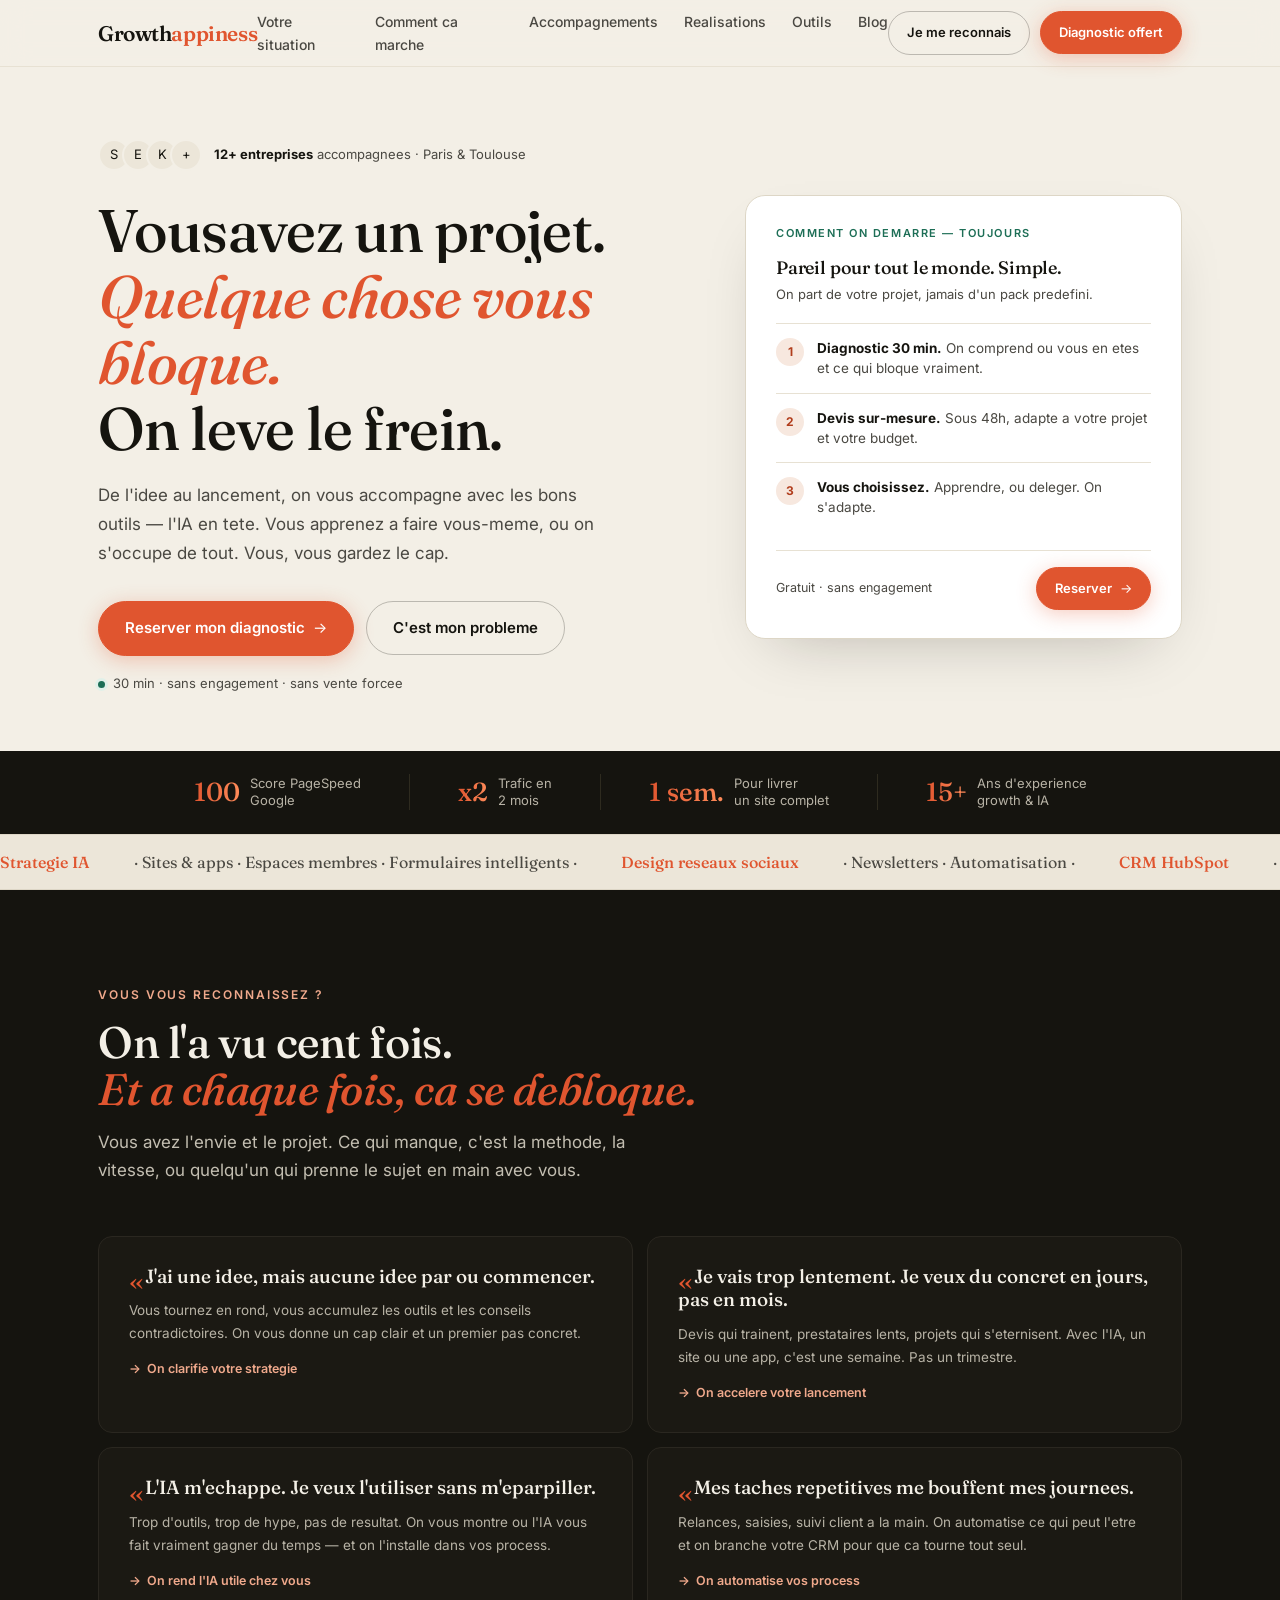
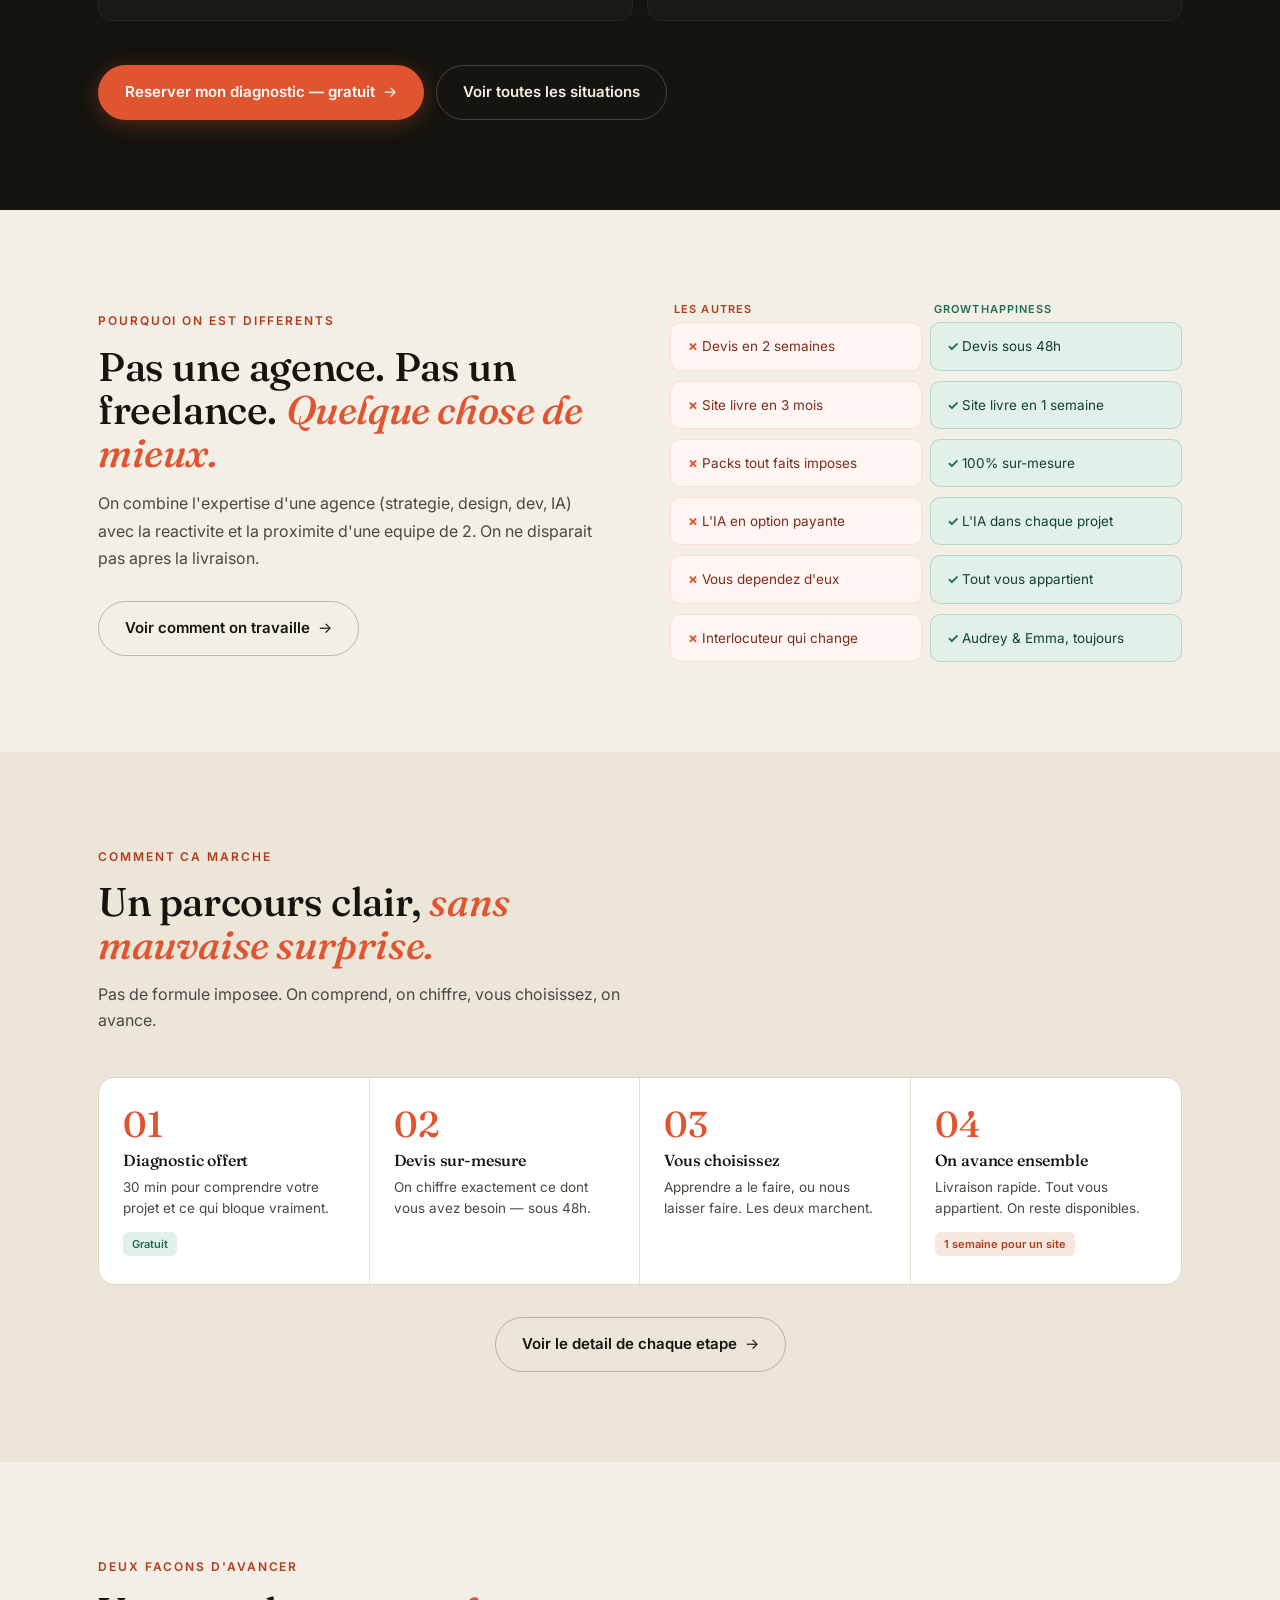
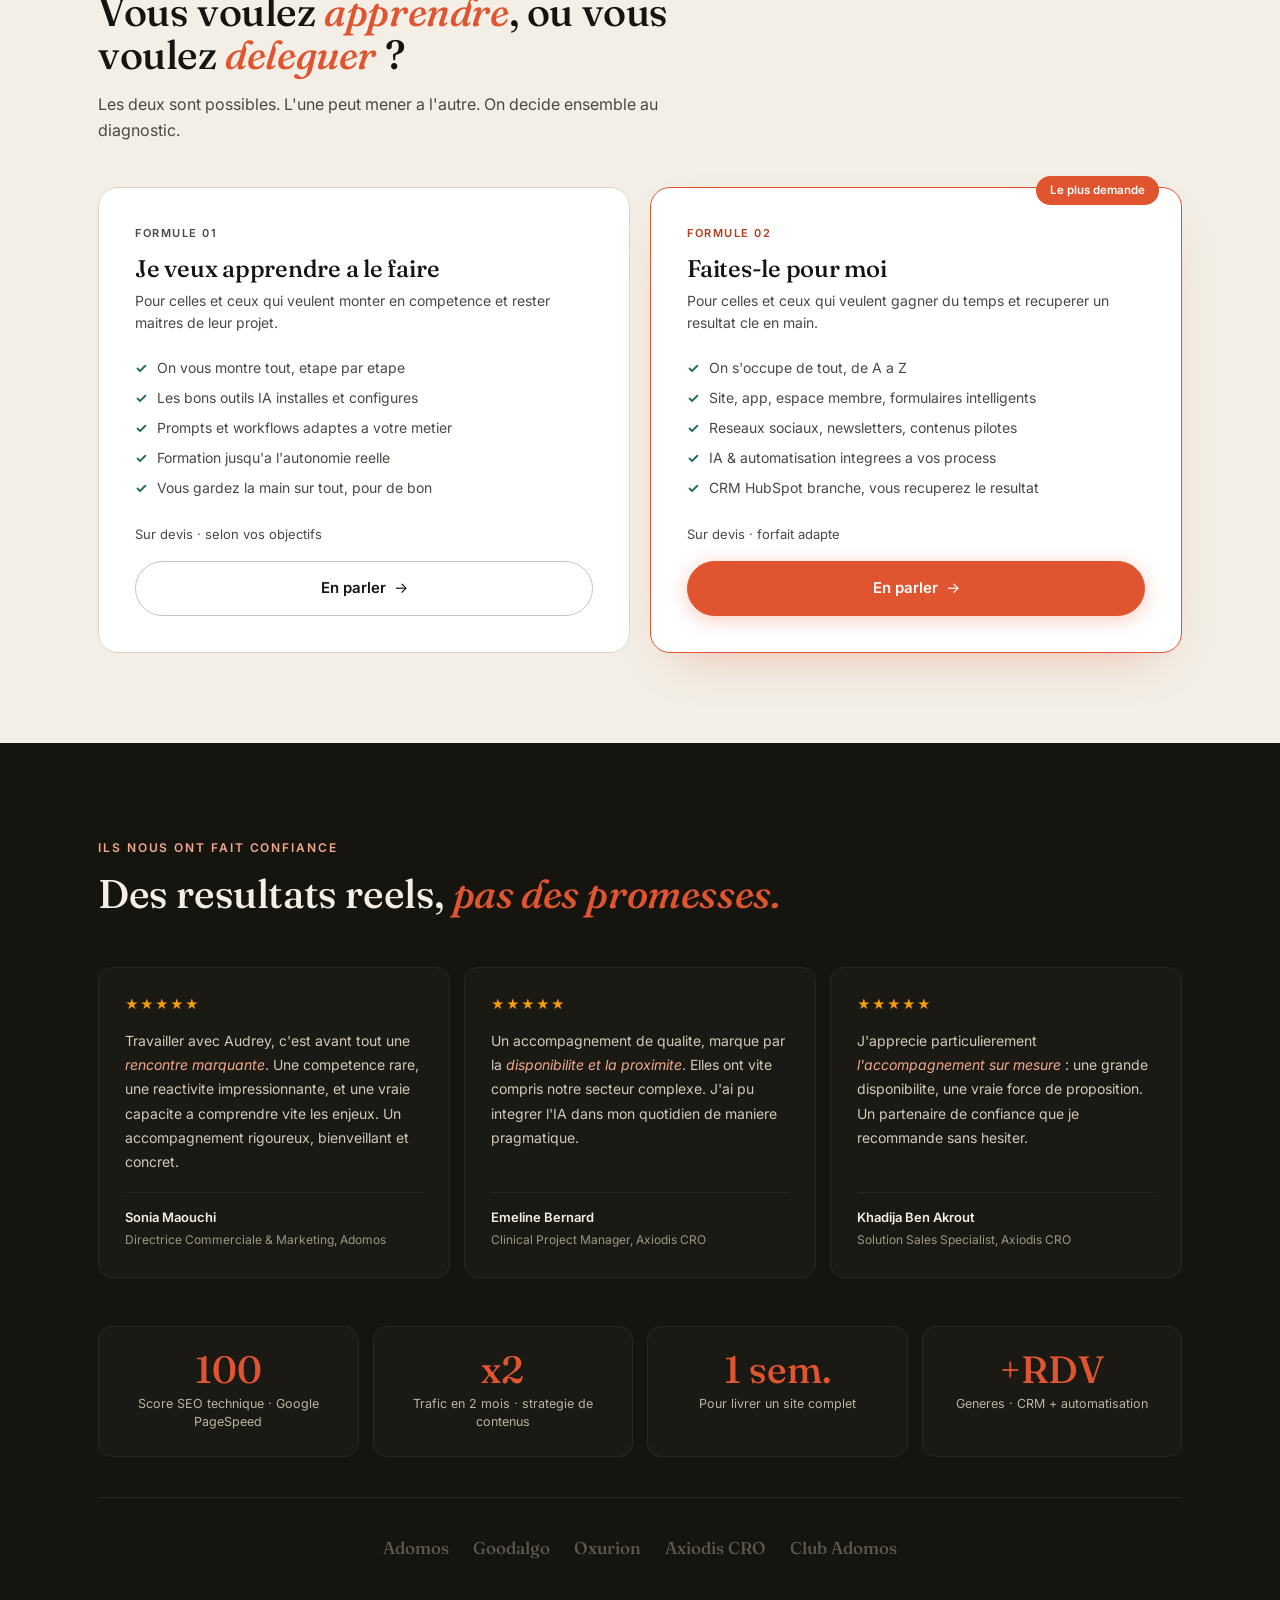
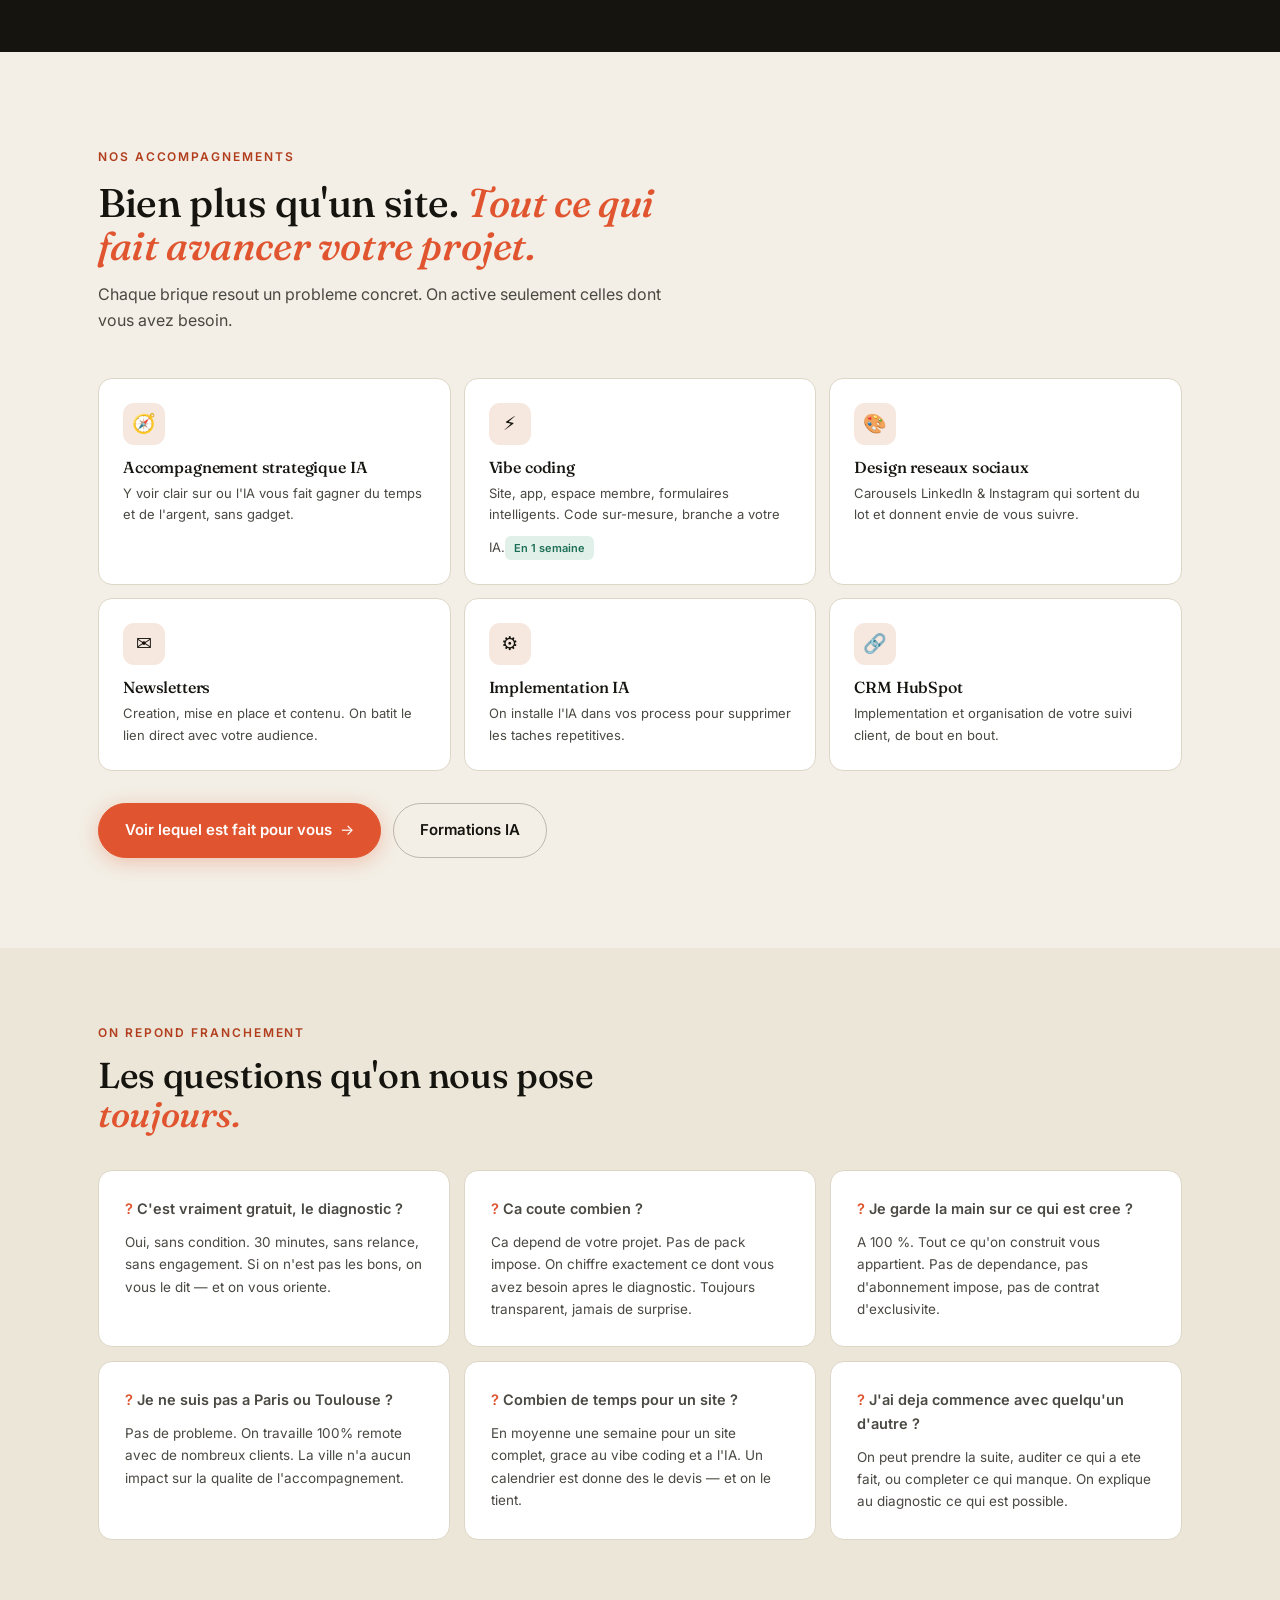
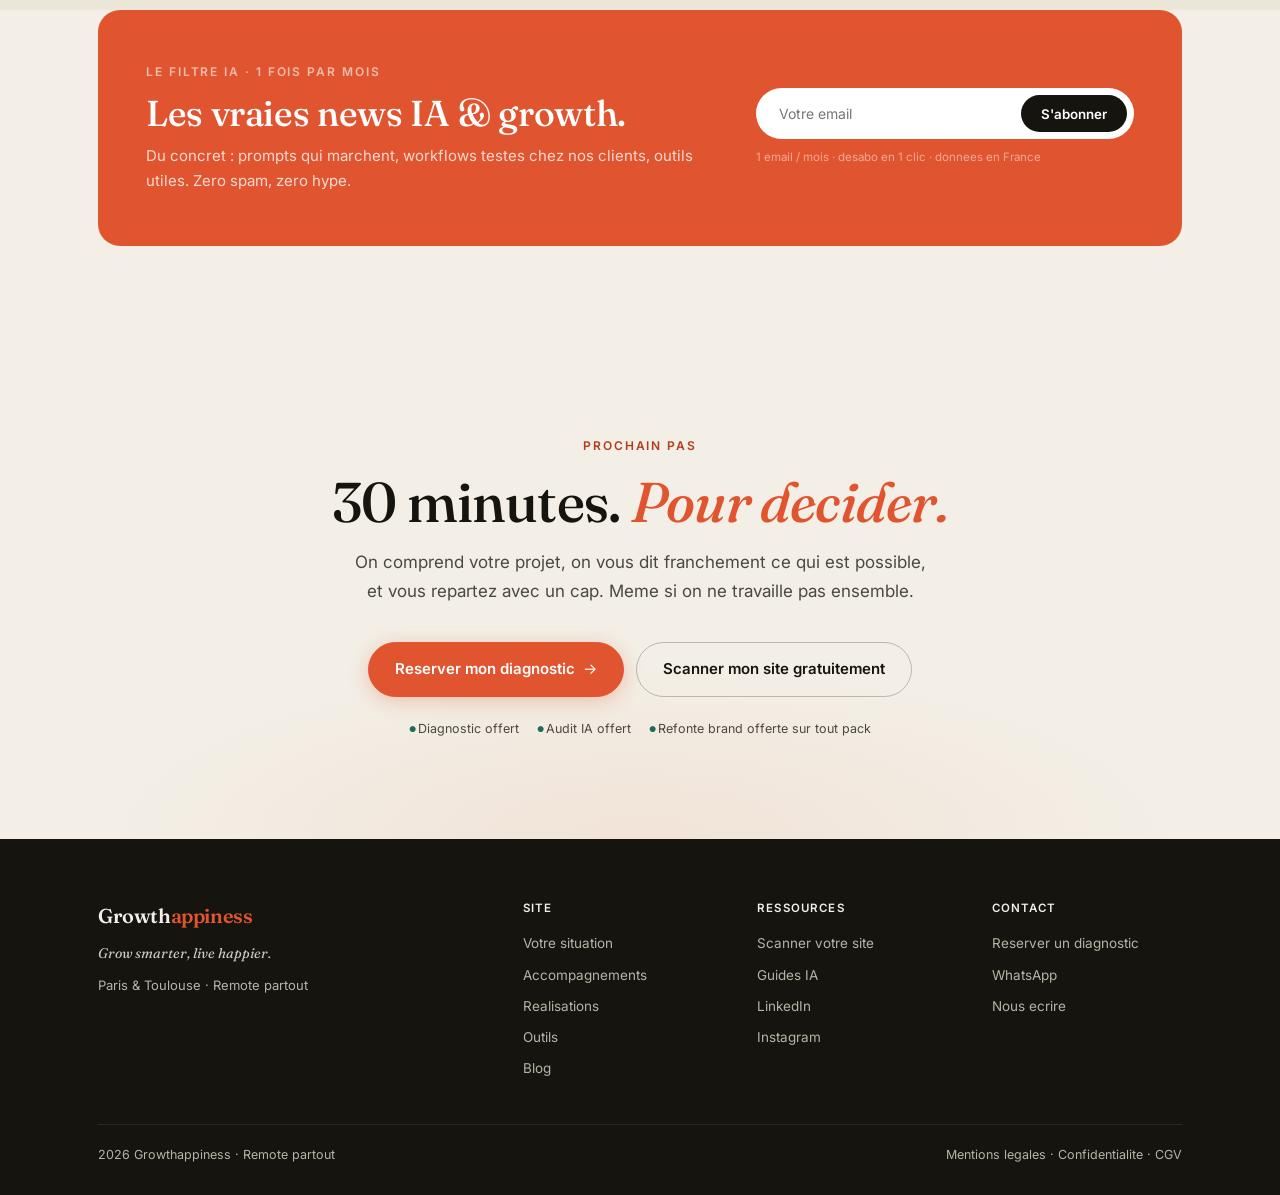
==== commit dbae39c4: "Update index.html" ====
--- a/index.html
+++ b/index.html
@@ -232,6 +232,7 @@
 .foot-bottom{margin-top:44px;padding-top:20px;border-top:1px solid #2c2a20;display:flex;justify-content:space-between;flex-wrap:wrap;gap:12px;font-size:12.5px}
 @media(max-width:720px){.foot-grid{grid-template-columns:1fr 1fr}}
 </style>
+  <link rel="stylesheet" href="motion.css">
 </head>
 <body>
 
@@ -610,5 +611,6 @@
   });
 });
 </script>
+  <script src="motion.js"></script>
 </body>
 </html>
--- a/motion.css
+++ b/motion.css
@@ -0,0 +1,90 @@
+/* ── CURSOR ─────────────────────────────────────────────────── */
+#cursor-dot {
+  position:fixed;width:8px;height:8px;background:var(--accent);
+  border-radius:50%;pointer-events:none;z-index:9999;
+  transform:translate(-100px,-100px);
+  transition:width .3s,height .3s,background .3s;
+}
+#cursor-ring {
+  position:fixed;width:38px;height:38px;
+  border:1.5px solid var(--accent);border-radius:50%;
+  pointer-events:none;z-index:9998;
+  transform:translate(-100px,-100px);
+  transition:transform .12s cubic-bezier(.16,1,.3,1),width .3s,height .3s,border-color .3s,opacity .3s;
+}
+#cursor-ring.hover{width:54px;height:54px;opacity:.6}
+#cursor-ring.clicking{width:26px;height:26px;opacity:1}
+@media(hover:none){#cursor-dot,#cursor-ring{display:none}}
+body{cursor:none}
+a,button{cursor:none}
+
+/* ── HERO WORD REVEAL ────────────────────────────────────────── */
+.word-wrap{display:inline-block;overflow:hidden;vertical-align:bottom;line-height:1.1}
+.word{display:inline-block;transform:translateY(110%);
+  transition:transform .85s cubic-bezier(.16,1,.3,1)}
+.word.in{transform:translateY(0)}
+
+/* ── SCROLL REVEAL ──────────────────────────────────────────── */
+.reveal{opacity:0;transform:translateY(32px);
+  transition:opacity .75s cubic-bezier(.16,1,.3,1),
+             transform .75s cubic-bezier(.16,1,.3,1)}
+.reveal.in{opacity:1;transform:translateY(0)}
+.reveal-left{opacity:0;transform:translateX(-28px);
+  transition:opacity .75s cubic-bezier(.16,1,.3,1),
+             transform .75s cubic-bezier(.16,1,.3,1)}
+.reveal-left.in{opacity:1;transform:translateX(0)}
+.reveal-right{opacity:0;transform:translateX(28px);
+  transition:opacity .75s cubic-bezier(.16,1,.3,1),
+             transform .75s cubic-bezier(.16,1,.3,1)}
+.reveal-right.in{opacity:1;transform:translateX(0)}
+
+/* ── HEADER SLIDE ──────────────────────────────────────────── */
+header{transition:transform .4s cubic-bezier(.16,1,.3,1)}
+header.hidden{transform:translateY(-100%)}
+
+/* ── SCROLL PROGRESS ────────────────────────────────────────── */
+#scroll-progress{
+  position:fixed;top:0;left:0;height:2px;width:0%;
+  background:var(--accent);z-index:10000;
+  transition:width .08s linear;
+}
+
+/* ── NOISE OVERLAY on dark sections ────────────────────────── */
+.pain-section{position:relative;overflow:hidden}
+.noise-canvas{position:absolute;inset:0;pointer-events:none;opacity:.035;z-index:0}
+.pain-section .wrap{position:relative;z-index:1}
+
+/* ── MAGNETIC BUTTON ────────────────────────────────────────── */
+.btn-primary{will-change:transform;
+  transition:transform .4s cubic-bezier(.16,1,.3,1),
+             background .18s,border-color .18s,box-shadow .18s!important}
+
+/* ── 3D TILT ────────────────────────────────────────────────── */
+.form-card,.hero-card{will-change:transform;
+  transition:transform .6s cubic-bezier(.16,1,.3,1),
+             border-color .2s,box-shadow .2s!important}
+
+/* ── FLOAT ANIMATION on hero card ──────────────────────────── */
+@keyframes float{0%,100%{transform:translateY(0)}50%{transform:translateY(-8px)}}
+.hero-card{animation:float 5s ease-in-out infinite}
+.hero-card:hover{animation:none}
+
+/* ── GRADIENT SHIMMER on trust bar values ───────────────────── */
+@keyframes shimmer{0%{background-position:0% 50%}100%{background-position:200% 50%}}
+.trust-item .val{
+  background:linear-gradient(90deg,var(--accent),#ff8c5a,var(--accent));
+  background-size:200%;
+  -webkit-background-clip:text;-webkit-text-fill-color:transparent;
+  animation:shimmer 3s linear infinite;
+}
+
+/* ── LINE DRAW under eyebrows ───────────────────────────────── */
+.eyebrow{position:relative;display:inline-block}
+
+/* ── STAGGER delays ─────────────────────────────────────────── */
+.stagger-1{transition-delay:.06s!important}
+.stagger-2{transition-delay:.12s!important}
+.stagger-3{transition-delay:.18s!important}
+.stagger-4{transition-delay:.24s!important}
+.stagger-5{transition-delay:.30s!important}
+.stagger-6{transition-delay:.36s!important}
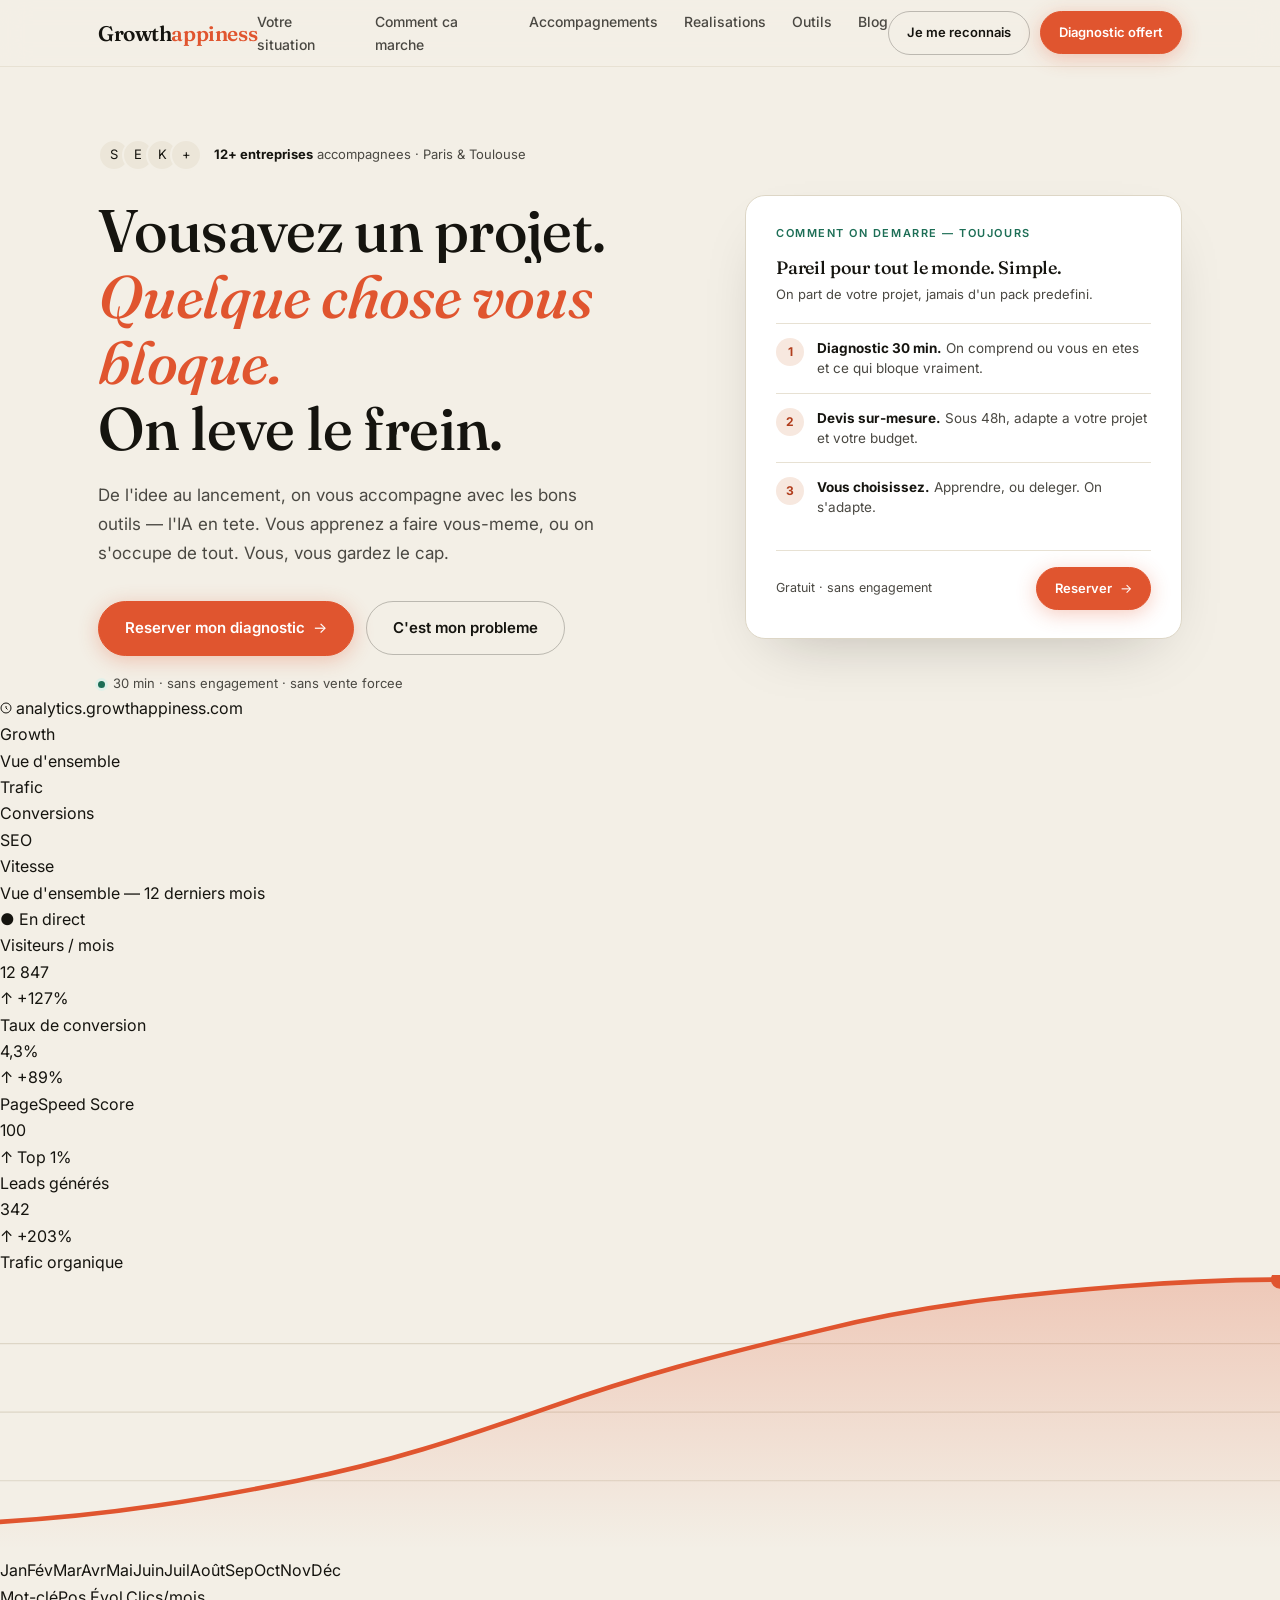
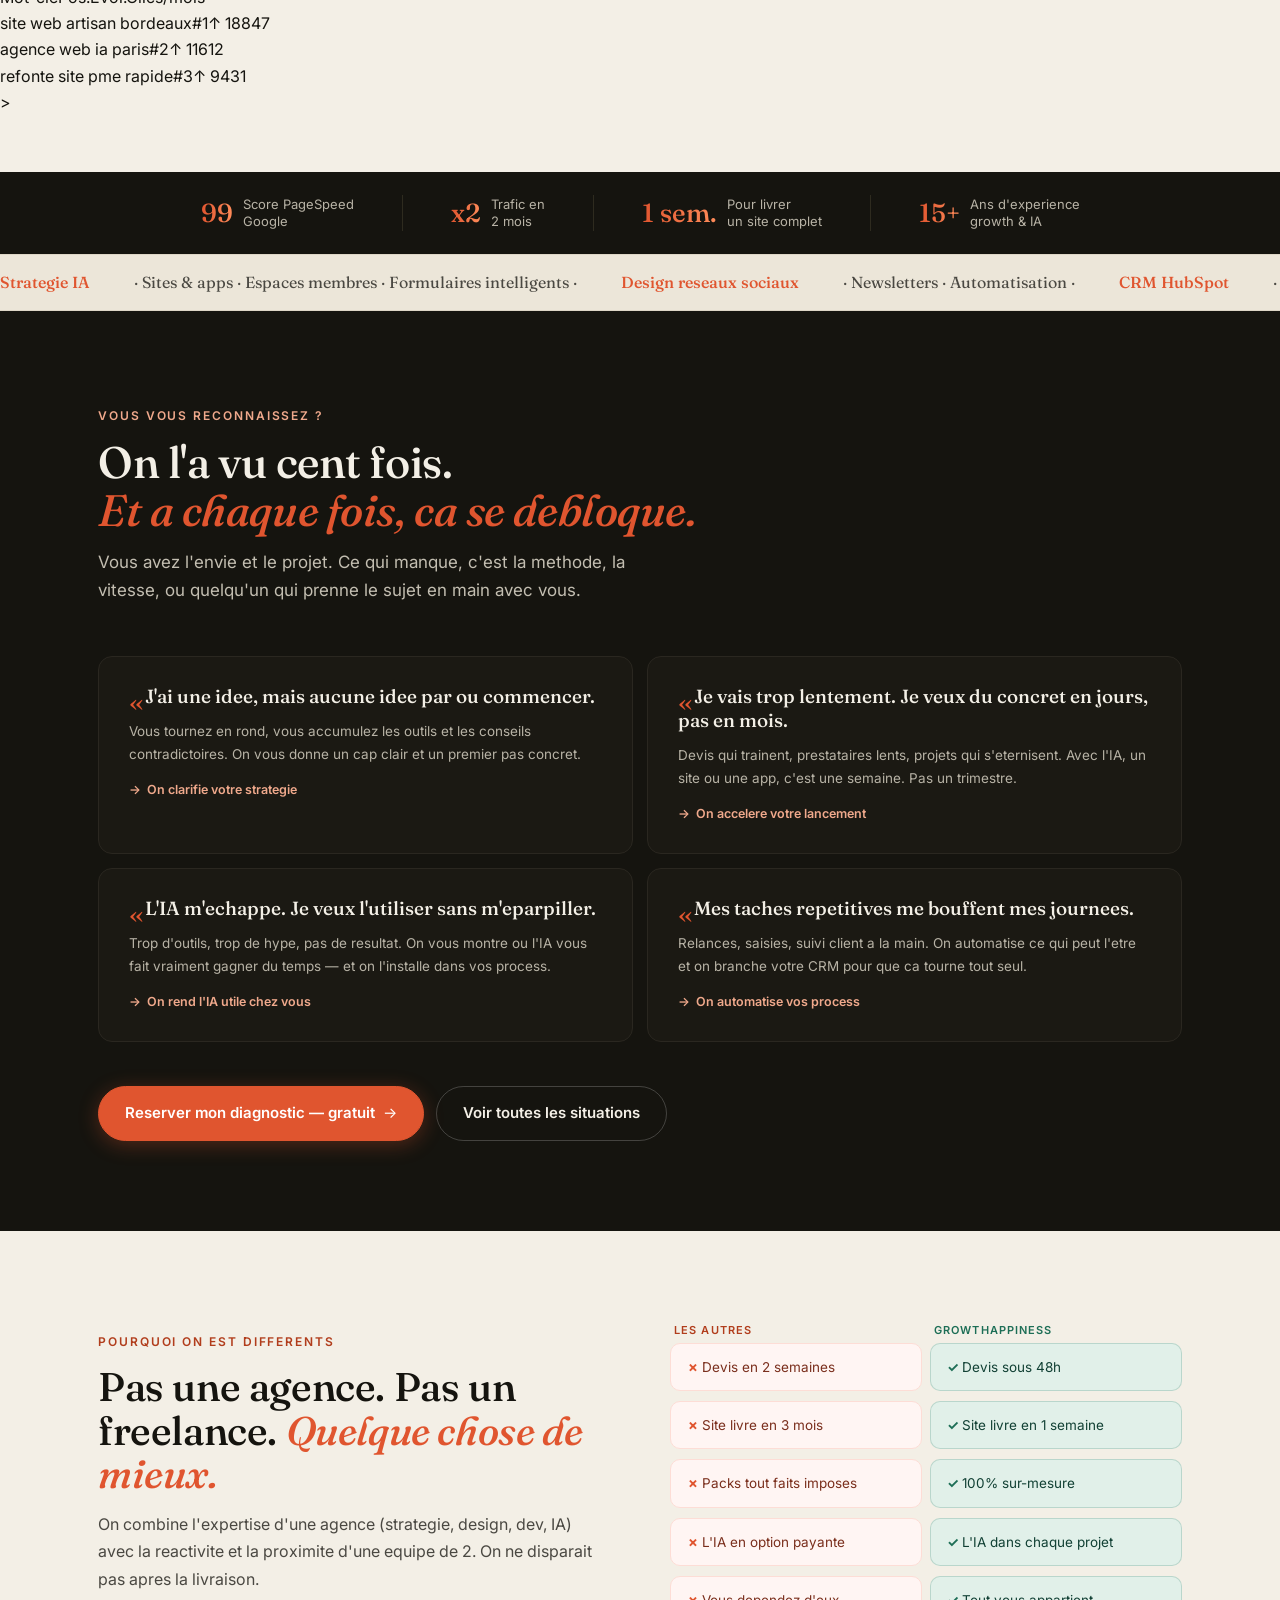
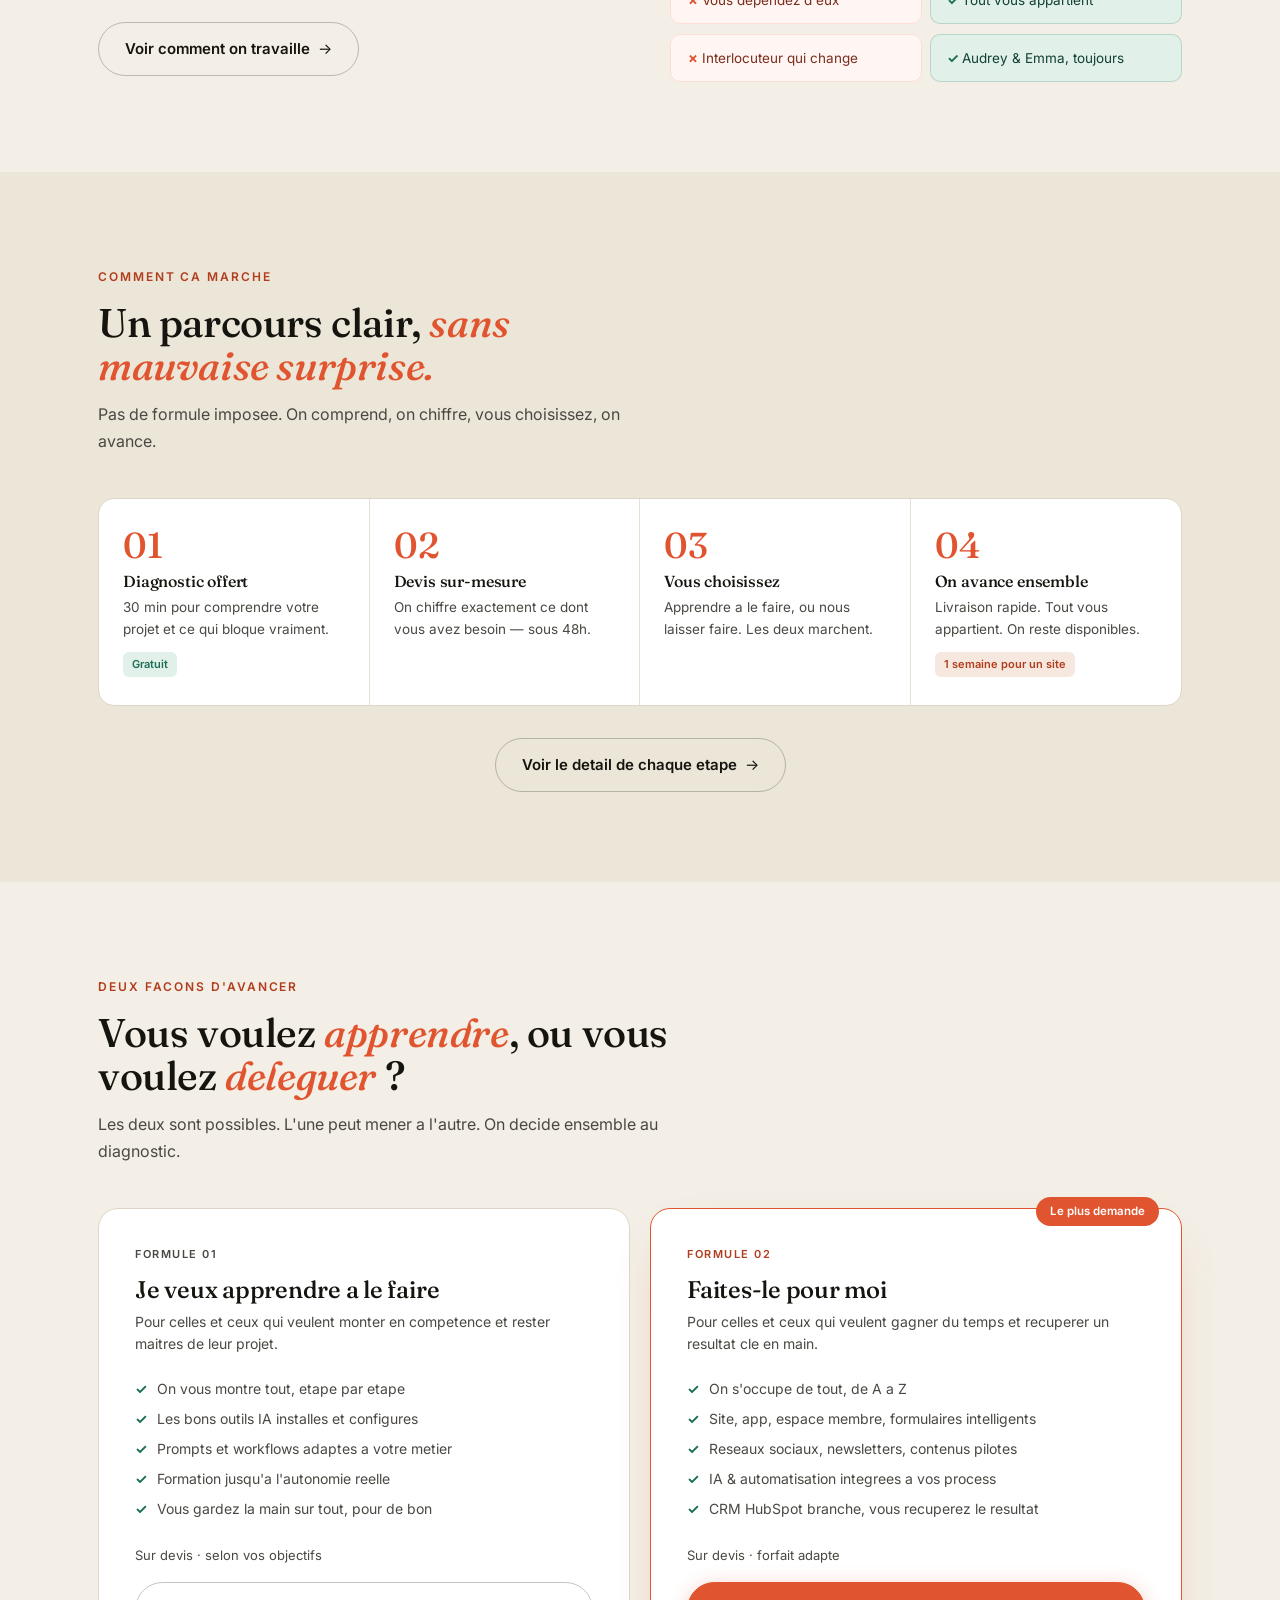
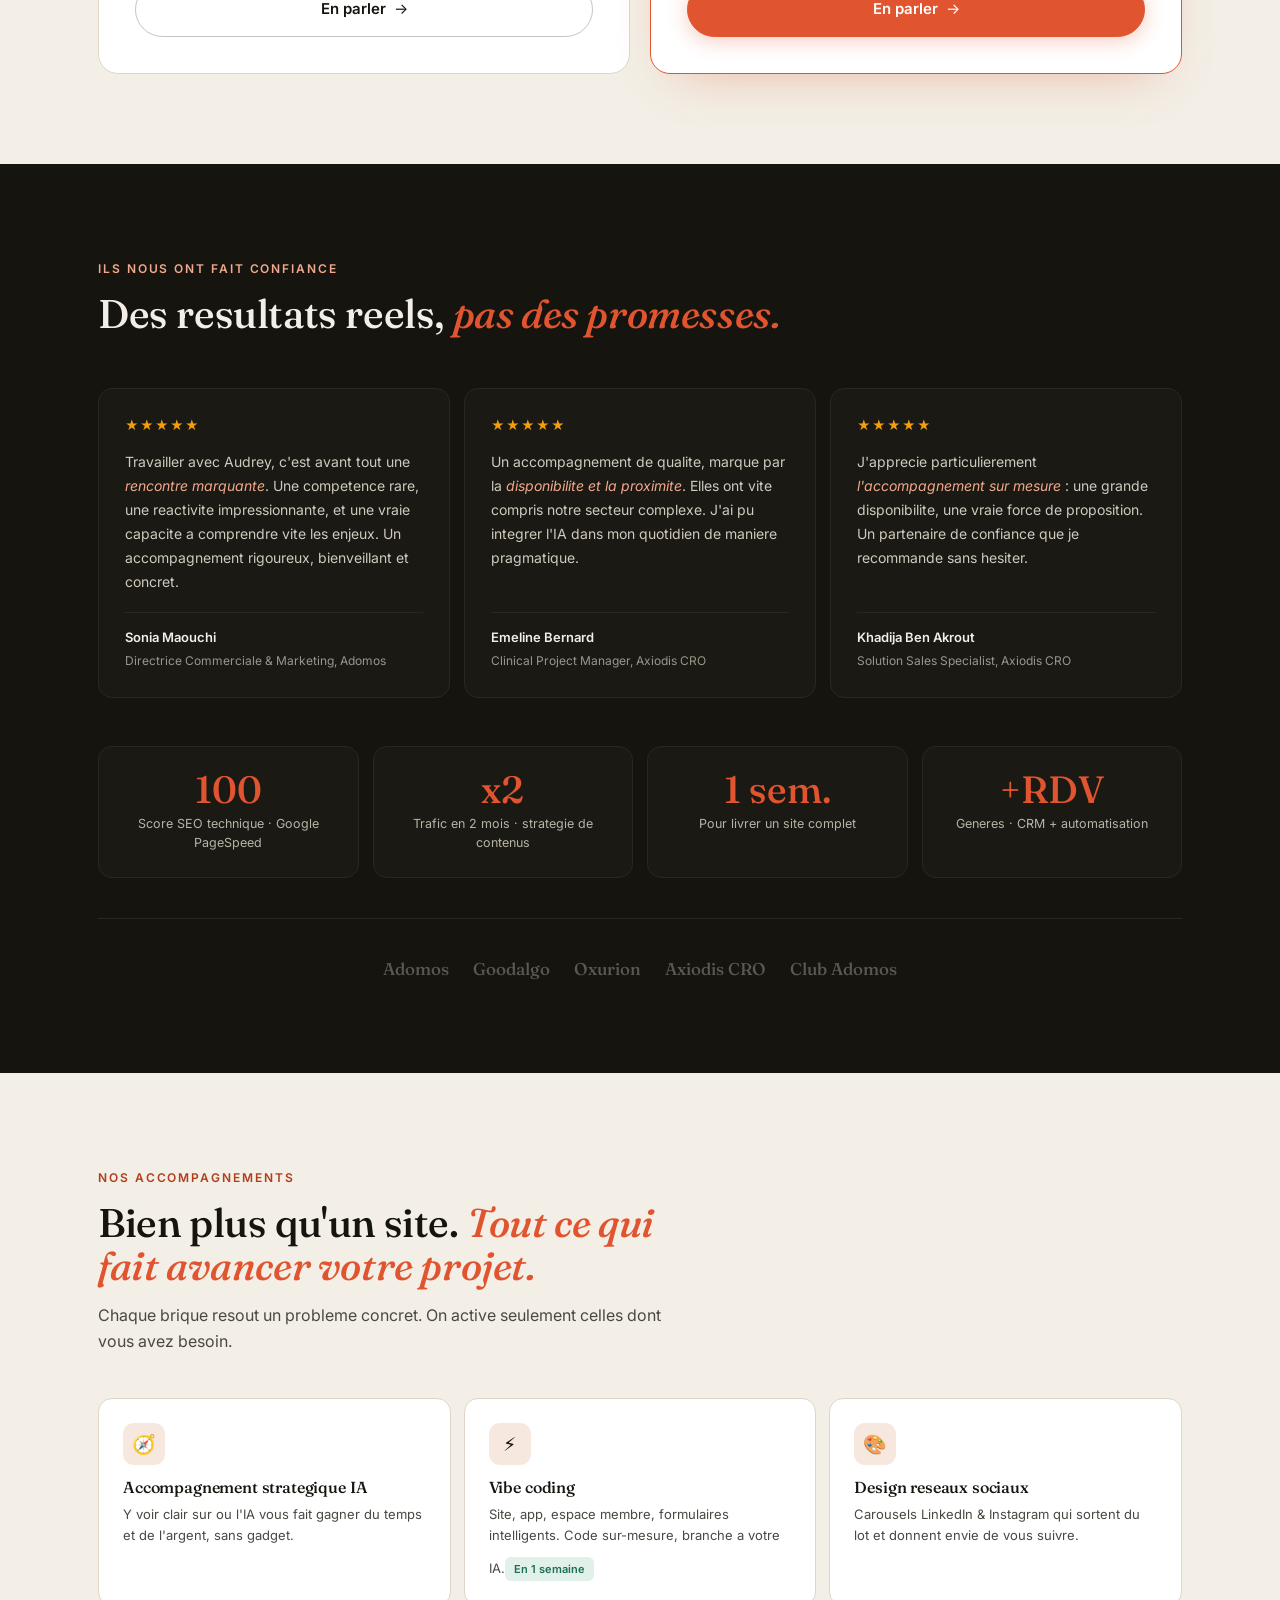
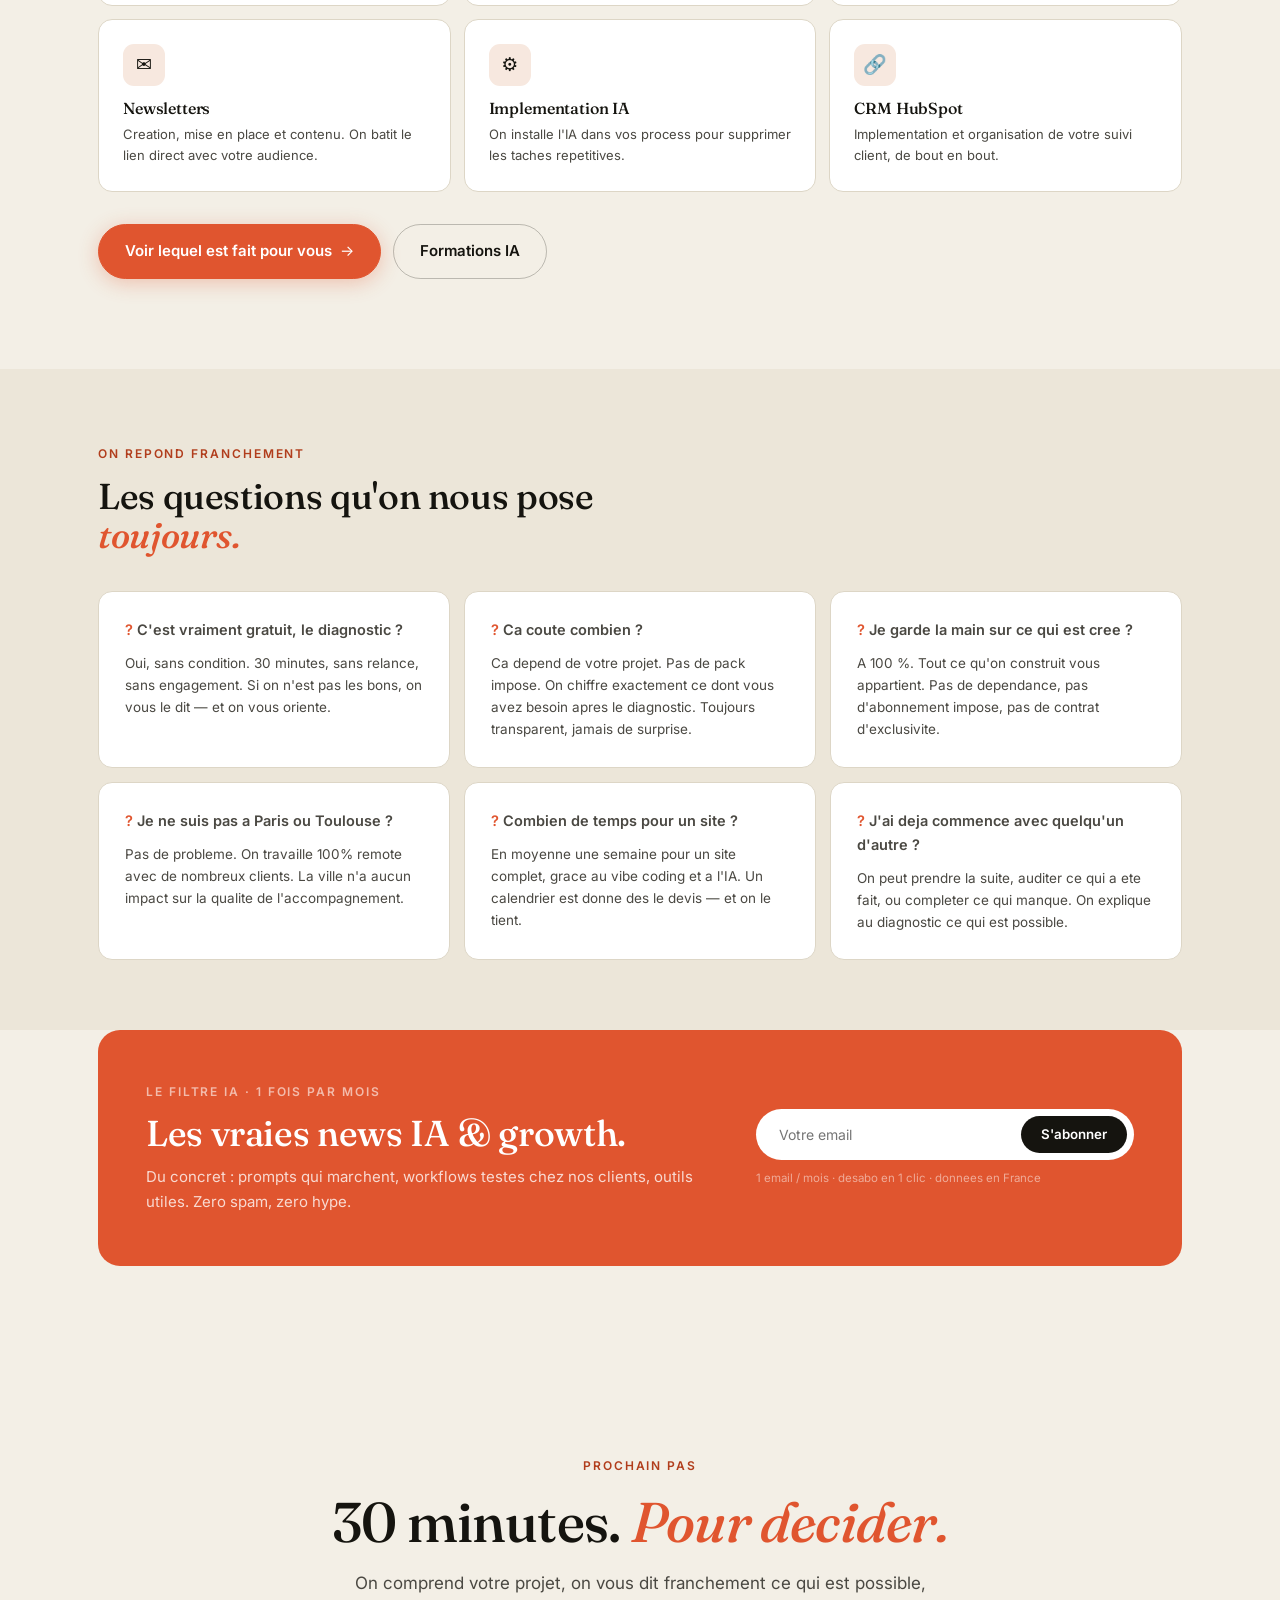
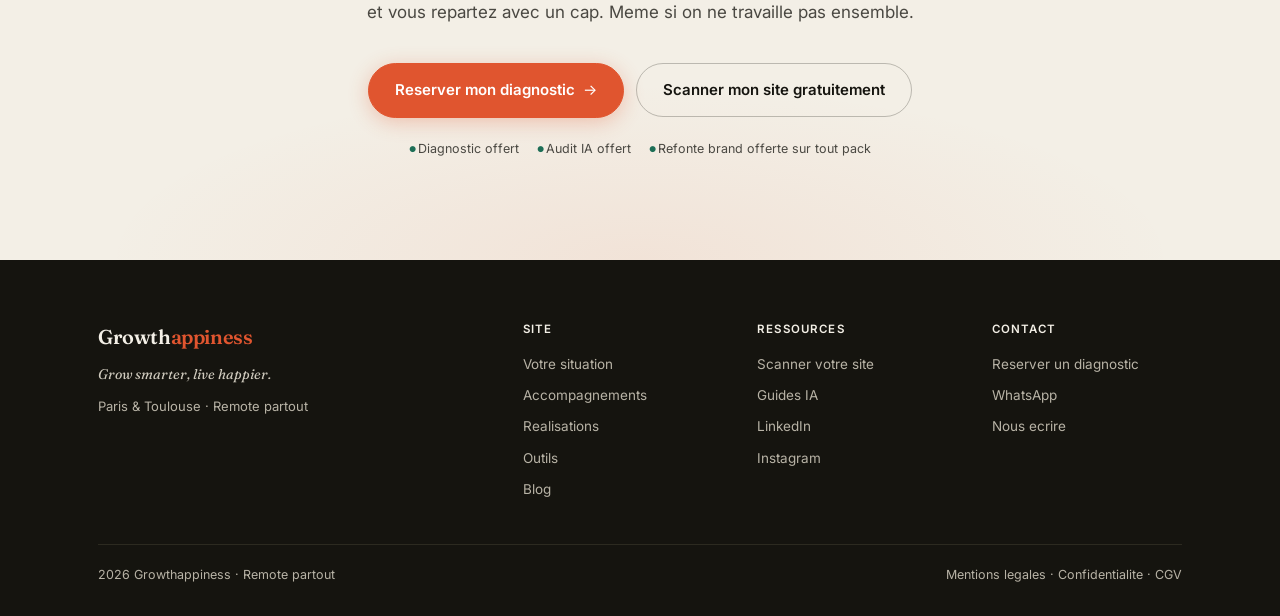
==== commit c86373dc: "Update index.html" ====
--- a/index.html
+++ b/index.html
@@ -285,7 +285,89 @@
         <a href="https://growthappiness.com/contact.html" class="btn btn-primary btn-sm btn-arrow">Reserver</a>
       </div>
     </aside>
-  </div>
+  </div
+
+  <!-- DASHBOARD MOCKUP -->
+  <div class="hero-dash-outer">
+    <div class="mac-window">
+      <div class="mac-bar">
+        <span class="mac-dot mac-red"></span>
+        <span class="mac-dot mac-yellow"></span>
+        <span class="mac-dot mac-green"></span>
+        <div class="mac-url-bar">
+          <svg width="12" height="12" viewBox="0 0 24 24" fill="none" stroke="currentColor" stroke-width="2"><circle cx="12" cy="12" r="10"/><path d="M12 8v4l3 3"/></svg>
+          analytics.growthappiness.com
+        </div>
+      </div>
+      <div class="mac-body">
+        <div class="dash-sidebar">
+          <div class="dash-logo">G<span>rowth</span></div>
+          <div class="dash-nav-item active">Vue d'ensemble</div>
+          <div class="dash-nav-item">Trafic</div>
+          <div class="dash-nav-item">Conversions</div>
+          <div class="dash-nav-item">SEO</div>
+          <div class="dash-nav-item">Vitesse</div>
+        </div>
+        <div class="dash-main">
+          <div class="dash-header-row">
+            <div class="dash-title">Vue d'ensemble — 12 derniers mois</div>
+            <div class="dash-badge">● En direct</div>
+          </div>
+          <div class="dash-kpis">
+            <div class="dash-kpi">
+              <div class="dash-kpi-label">Visiteurs / mois</div>
+              <div class="dash-kpi-val">12 847</div>
+              <div class="dash-kpi-delta up">↑ +127%</div>
+            </div>
+            <div class="dash-kpi">
+              <div class="dash-kpi-label">Taux de conversion</div>
+              <div class="dash-kpi-val">4,3%</div>
+              <div class="dash-kpi-delta up">↑ +89%</div>
+            </div>
+            <div class="dash-kpi">
+              <div class="dash-kpi-label">PageSpeed Score</div>
+              <div class="dash-kpi-val">100</div>
+              <div class="dash-kpi-delta up">↑ Top 1%</div>
+            </div>
+            <div class="dash-kpi">
+              <div class="dash-kpi-label">Leads générés</div>
+              <div class="dash-kpi-val">342</div>
+              <div class="dash-kpi-delta up">↑ +203%</div>
+            </div>
+          </div>
+          <div class="dash-chart-area">
+            <div class="dash-chart-label">Trafic organique</div>
+            <svg class="dash-chart-svg" viewBox="0 0 560 120" preserveAspectRatio="none">
+              <defs>
+                <linearGradient id="dg" x1="0" y1="0" x2="0" y2="1">
+                  <stop offset="0%" stop-color="#e0552f" stop-opacity="0.25"/>
+                  <stop offset="100%" stop-color="#e0552f" stop-opacity="0"/>
+                </linearGradient>
+              </defs>
+              <line x1="0" y1="30" x2="560" y2="30" stroke="#ddd6c6" stroke-width="0.5"/>
+              <line x1="0" y1="60" x2="560" y2="60" stroke="#ddd6c6" stroke-width="0.5"/>
+              <line x1="0" y1="90" x2="560" y2="90" stroke="#ddd6c6" stroke-width="0.5"/>
+              <path d="M0,108 C50,105 90,98 130,90 C170,82 200,72 240,58 C280,44 310,36 360,24 C400,14 440,9 490,5 C515,3 540,2 560,2 L560,120 L0,120 Z" fill="url(#dg)"/>
+              <path d="M0,108 C50,105 90,98 130,90 C170,82 200,72 240,58 C280,44 310,36 360,24 C400,14 440,9 490,5 C515,3 540,2 560,2" fill="none" stroke="#e0552f" stroke-width="2" stroke-linecap="round"/>
+              <circle cx="560" cy="2" r="4" fill="#e0552f"/>
+            </svg>
+            <div class="dash-chart-months">
+              <span>Jan</span><span>Fév</span><span>Mar</span><span>Avr</span><span>Mai</span><span>Juin</span><span>Juil</span><span>Août</span><span>Sep</span><span>Oct</span><span>Nov</span><span>Déc</span>
+            </div>
+          </div>
+          <div class="dash-table">
+            <div class="dash-table-head">
+              <span>Mot-clé</span><span>Pos.</span><span>Évol.</span><span>Clics/mois</span>
+            </div>
+            <div class="dash-table-row"><span>site web artisan bordeaux</span><span class="pos-num">#1</span><span class="delta-up">↑ 18</span><span class="clicks">847</span></div>
+            <div class="dash-table-row"><span>agence web ia paris</span><span class="pos-num">#2</span><span class="delta-up">↑ 11</span><span class="clicks">612</span></div>
+            <div class="dash-table-row"><span>refonte site pme rapide</span><span class="pos-num">#3</span><span class="delta-up">↑ 9</span><span class="clicks">431</span></div>
+          </div>
+        </div>
+      </div>
+    </div>
+  </div>
+>
 </section>
 
 <!-- TRUST BAR -->
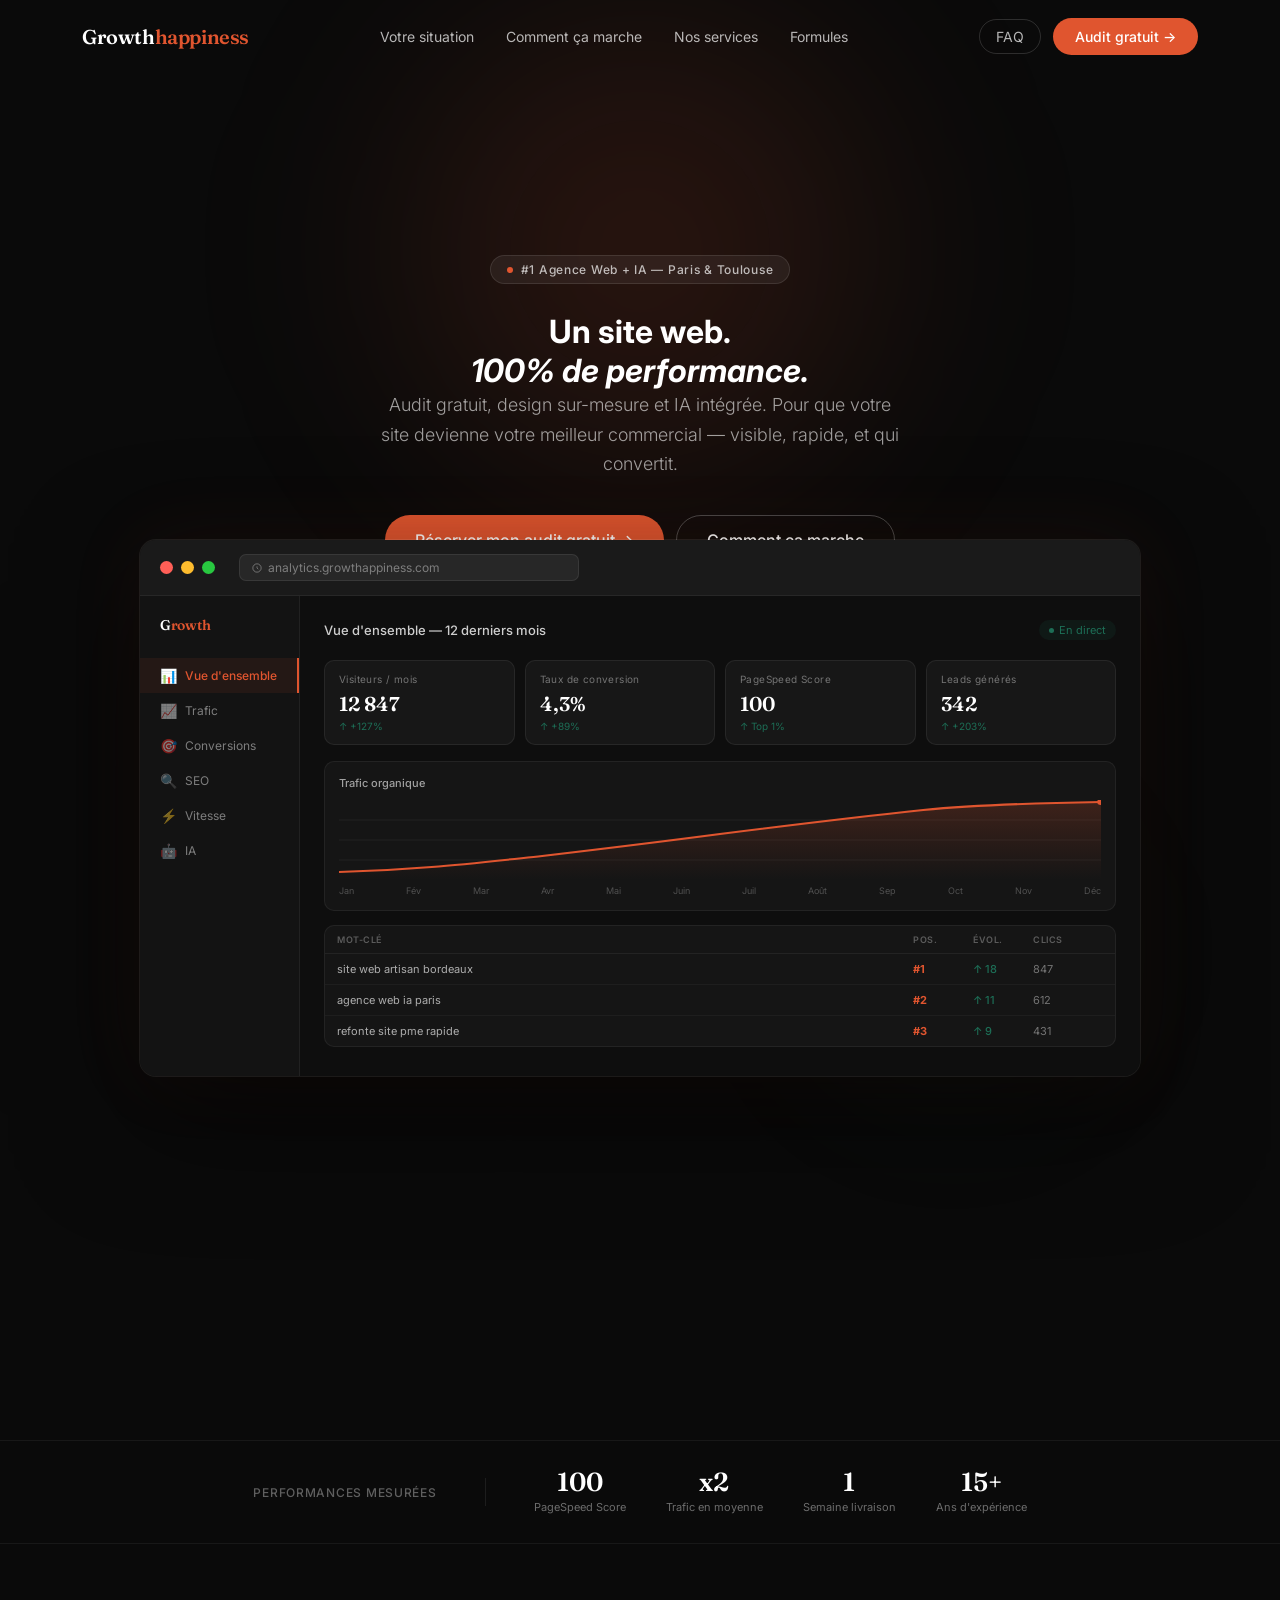
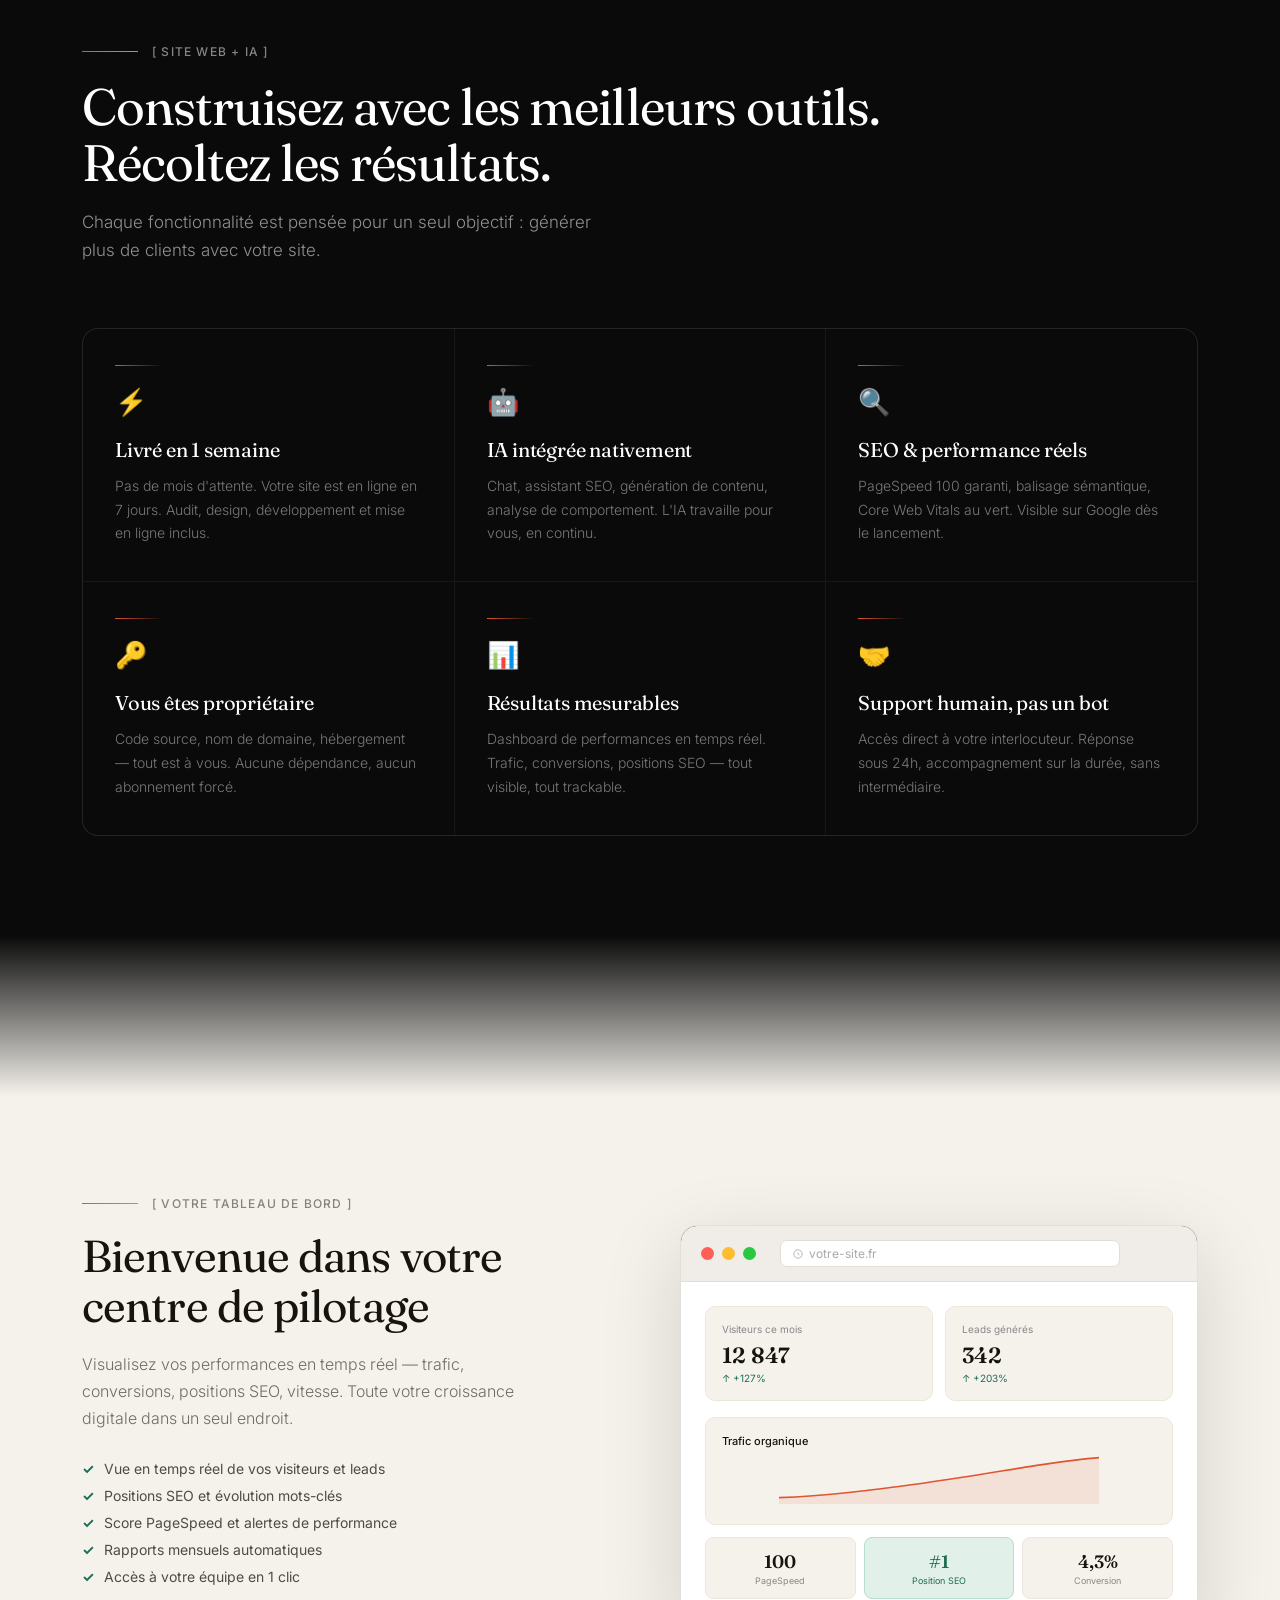
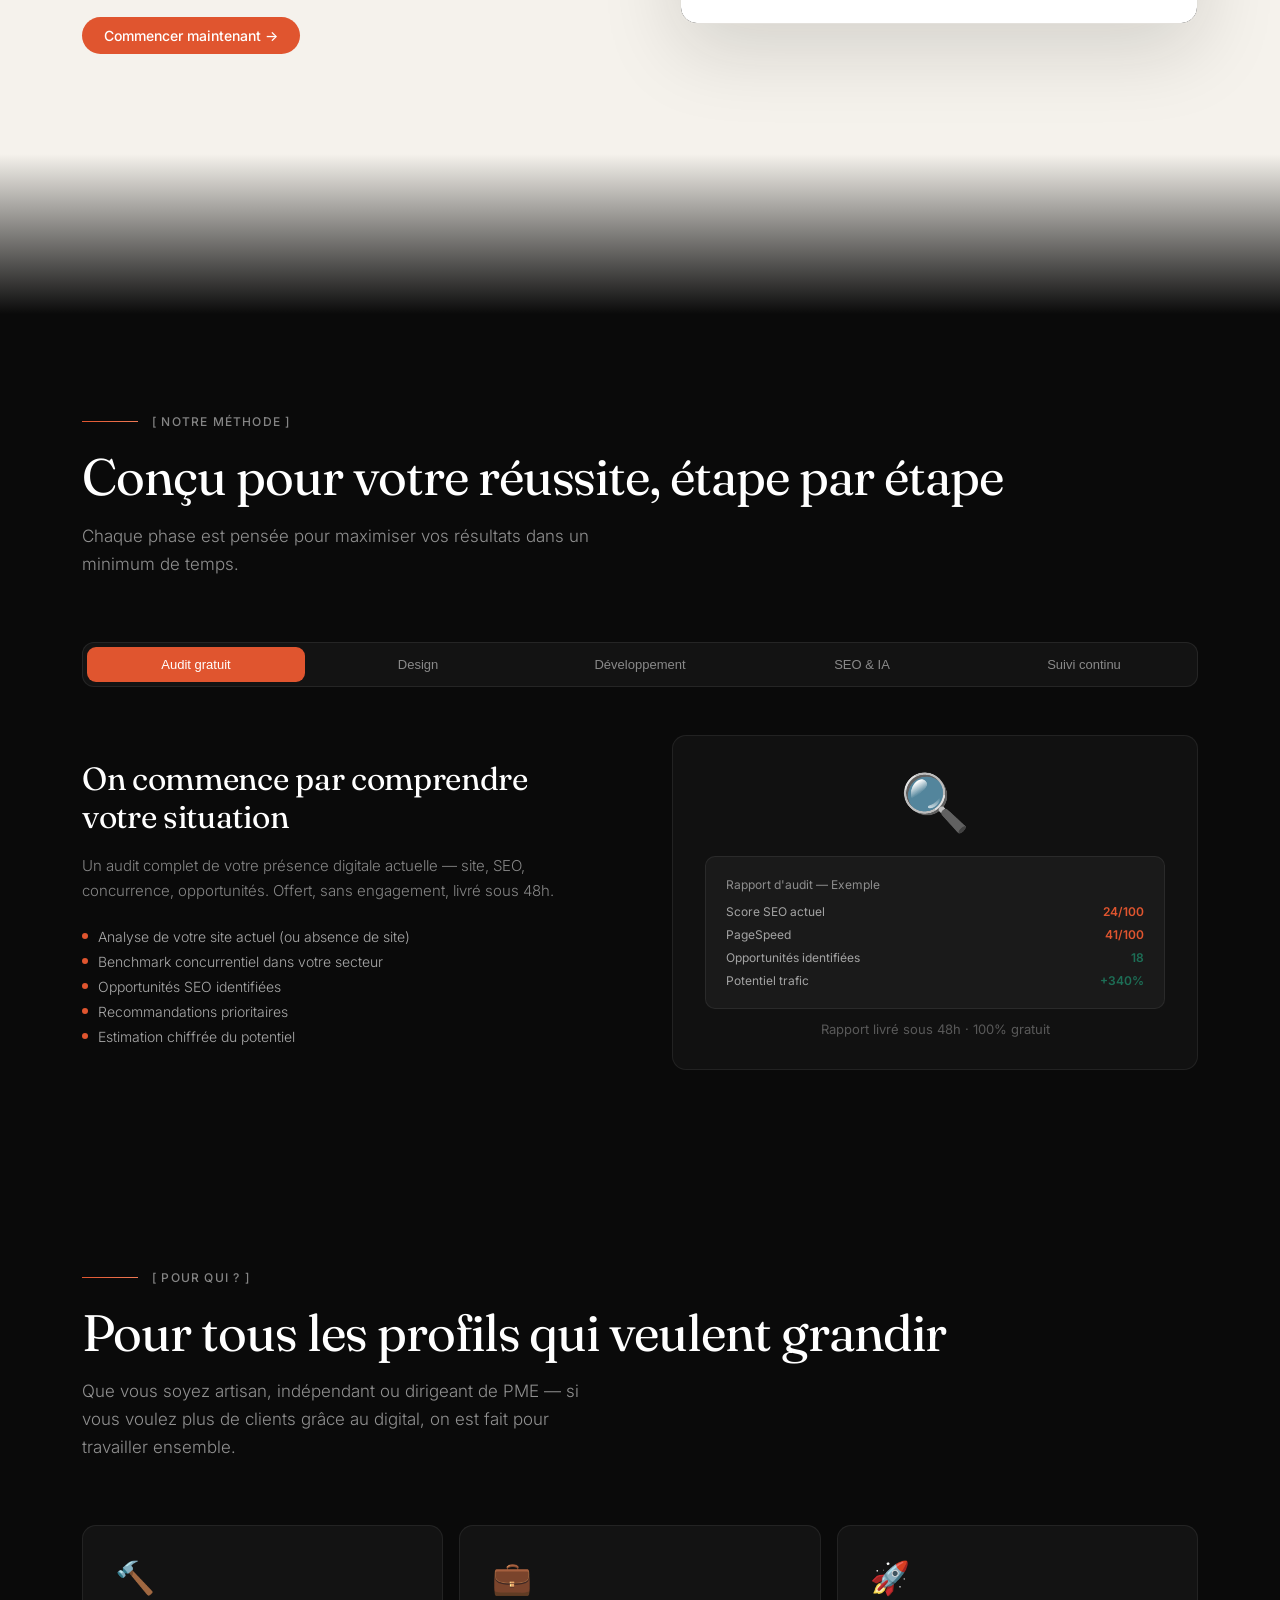
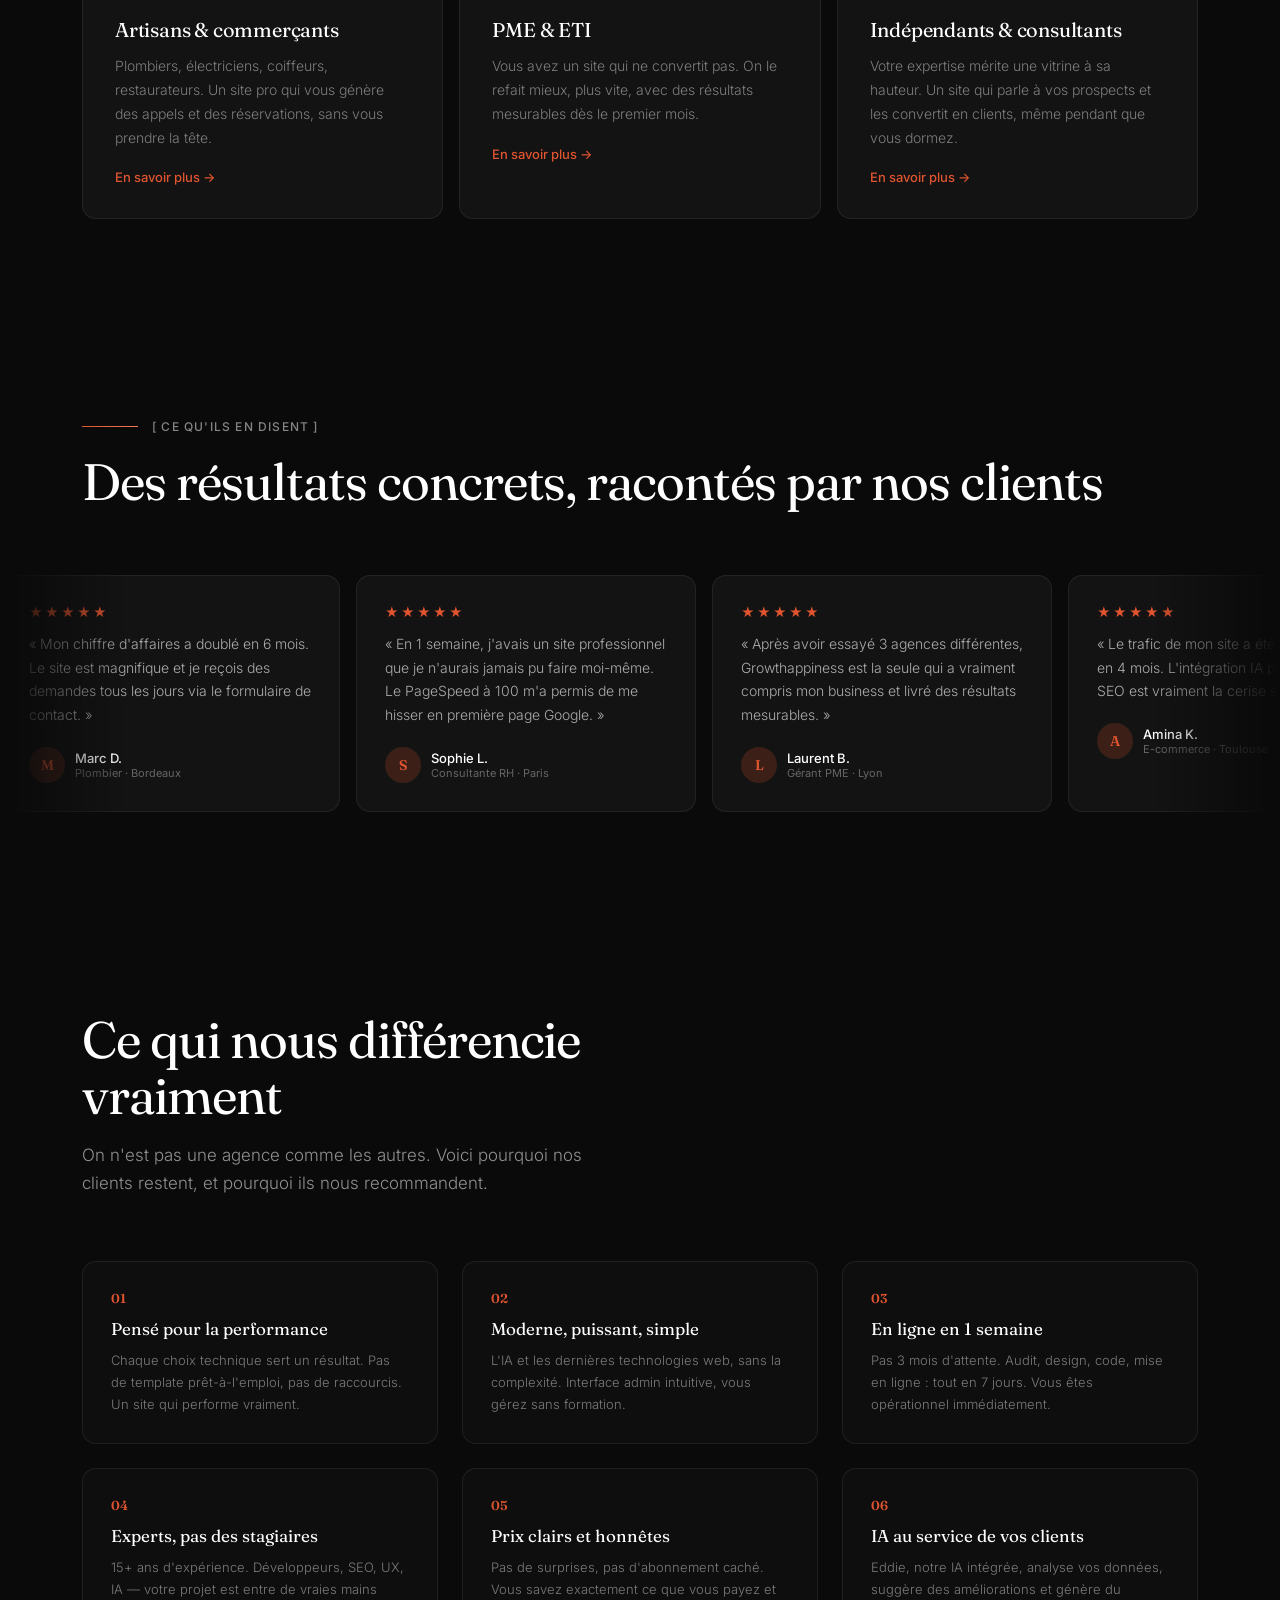
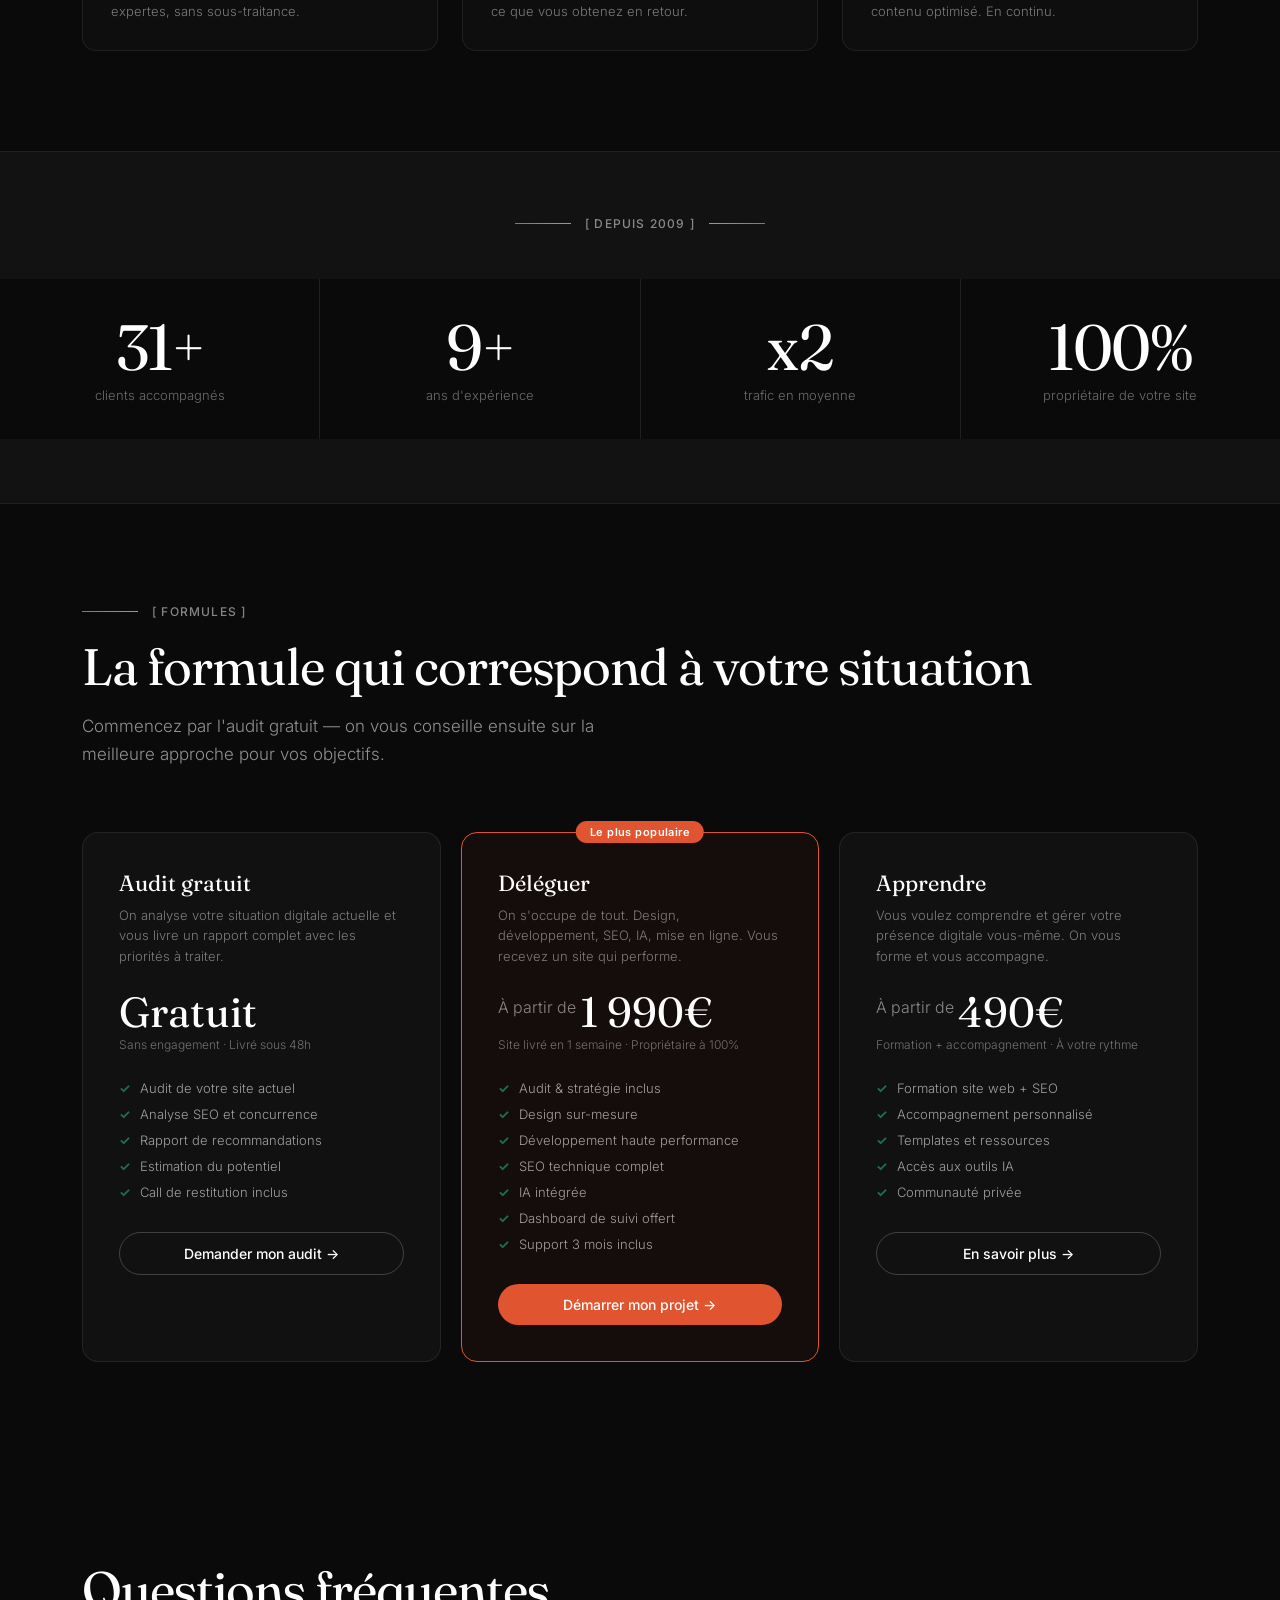
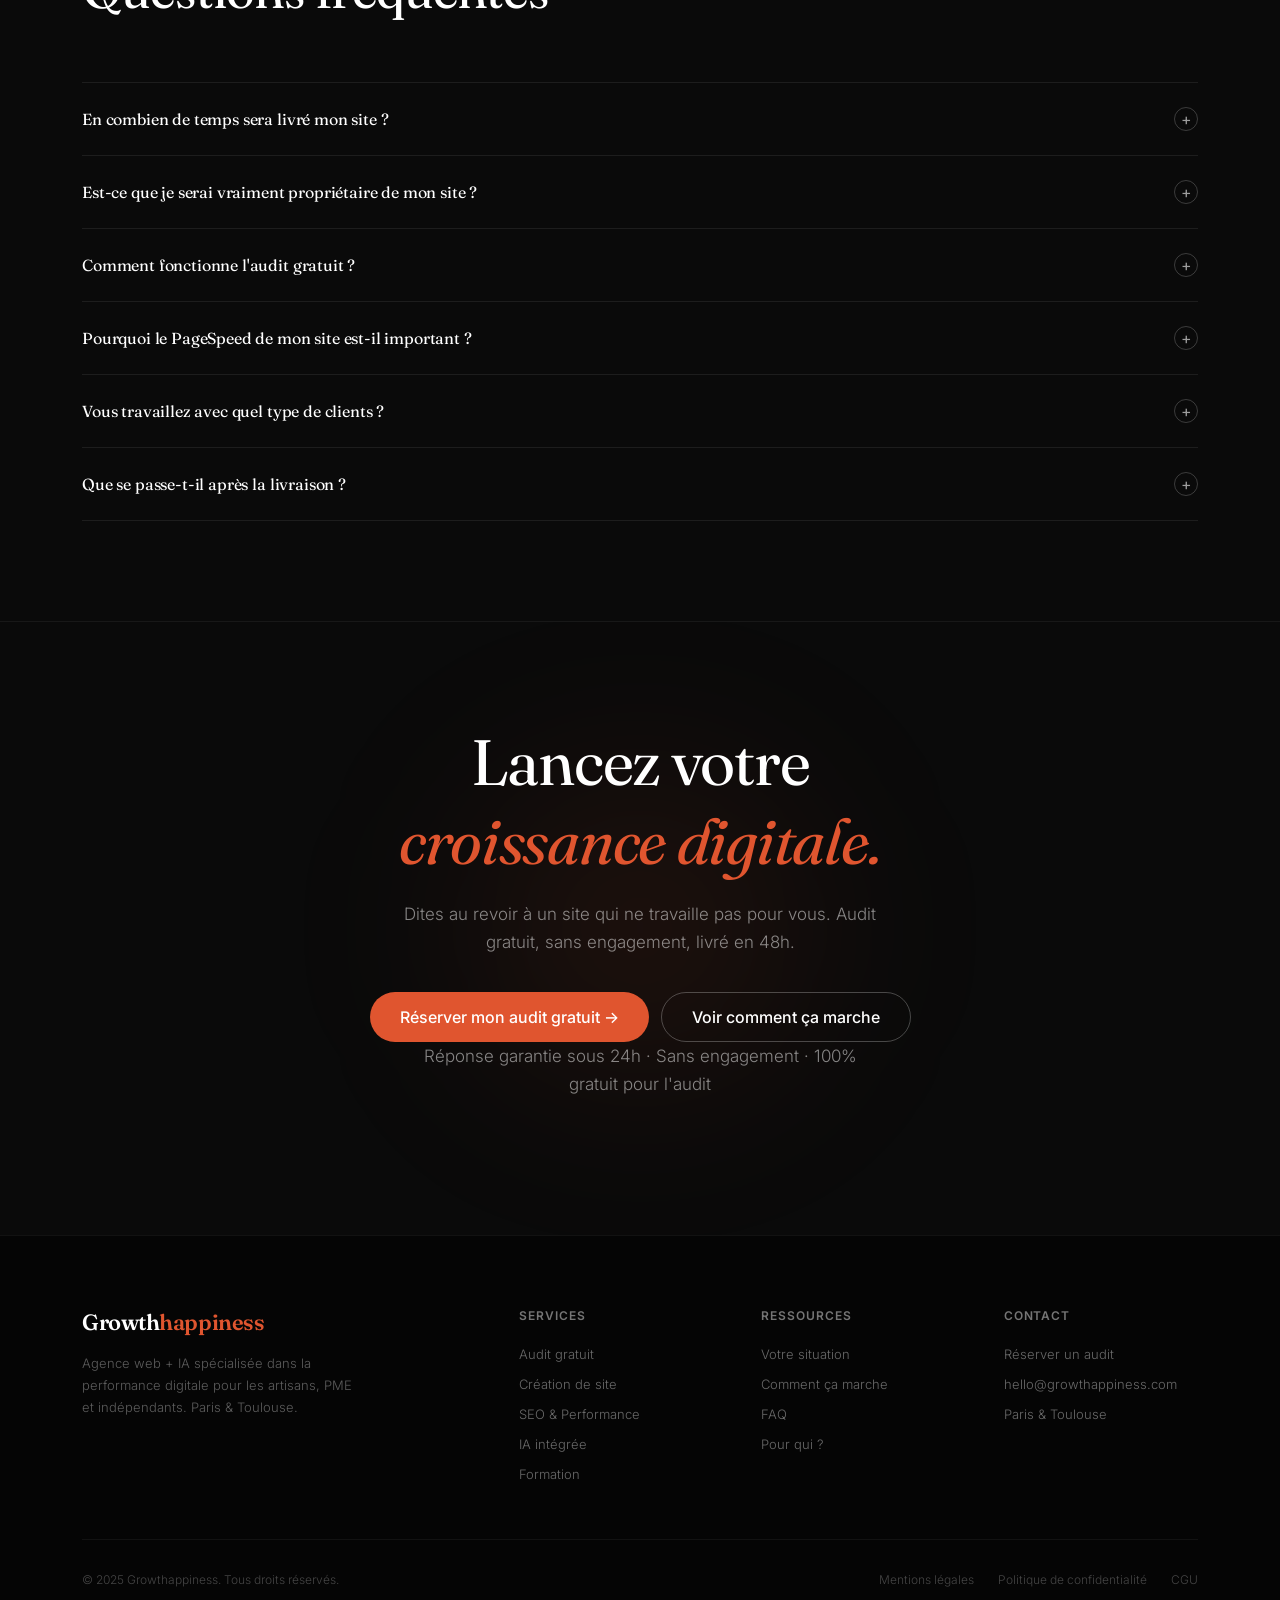
==== commit 10eb8a6e: "Update index.html" ====
--- a/index.html
+++ b/index.html
@@ -2,697 +2,1204 @@
 <html lang="fr">
 <head>
 <meta charset="UTF-8">
-<meta name="viewport" content="width=device-width, initial-scale=1">
-<title>Growthappiness · On leve ce qui vous bloque, avec l'IA</title>
-<meta name="description" content="Vous avez un projet mais quelque chose vous bloque ? On vous accompagne de l'idee au lancement avec l'IA. Diagnostic offert 30 min, sans engagement.">
+<meta name="viewport" content="width=device-width,initial-scale=1.0">
+<title>Growthappiness · Site web + IA pour votre croissance</title>
+<meta name="description" content="Audit gratuit, site en 1 semaine, IA intégrée. Growthappiness transforme votre présence digitale en moteur de croissance.">
 <link rel="preconnect" href="https://fonts.googleapis.com">
 <link rel="preconnect" href="https://fonts.gstatic.com" crossorigin>
-<link href="https://fonts.googleapis.com/css2?family=Fraunces:opsz,ital,wght@9..144,0,400;9..144,0,500;9..144,0,600;9..144,1,400&family=Inter:wght@400;500;600&display=swap" rel="stylesheet">
+<link href="https://fonts.googleapis.com/css2?family=Fraunces:ital,opsz,wght@0,9..144,300;0,9..144,400;0,9..144,600;0,9..144,700;1,9..144,400;1,9..144,600&family=Inter:wght@300;400;500;600&display=swap" rel="stylesheet">
 <style>
+*,*::before,*::after{box-sizing:border-box;margin:0;padding:0}
 :root{
-  --ink:#15140f;--ink-soft:#4a4842;--paper:#f3efe6;--paper-2:#ece6d9;
-  --card:#ffffff;--line:#ddd6c6;--line-soft:#e7e1d3;
-  --accent:#e0552f;--accent-deep:#b13d1c;--accent-soft:#f7e8df;
-  --leaf:#1d6e56;--leaf-soft:#e1f0e9;--gold:#c08a2d;
-  --radius:14px;--maxw:1140px;
+  --black:#0a0a0a;--white:#ffffff;--paper:#f5f2ec;
+  --accent:#e0552f;--accent2:#f07a56;--accent-soft:rgba(224,85,47,.12);
+  --leaf:#1d6e56;--leaf-soft:#e1f0e9;
+  --ink:#15140f;--ink-soft:#5a5751;--line:rgba(255,255,255,.1);
+  --card-dark:rgba(255,255,255,.04);--card-dark-hover:rgba(255,255,255,.07);
+  --rad:12px;--maxw:1180px;
+  --nav-h:72px;
 }
-*{box-sizing:border-box;margin:0;padding:0}
 html{scroll-behavior:smooth}
-body{font-family:"Inter",system-ui,sans-serif;color:var(--ink);background:var(--paper);line-height:1.65;-webkit-font-smoothing:antialiased}
-h1,h2,h3,.serif{font-family:"Fraunces",Georgia,serif;font-weight:500;line-height:1.08;letter-spacing:-.01em}
-em{font-style:italic;color:var(--accent)}
-a{color:inherit;text-decoration:none}
-.wrap{max-width:var(--maxw);margin:0 auto;padding:0 28px}
-.eyebrow{font-size:12px;letter-spacing:.16em;text-transform:uppercase;font-weight:600;color:var(--accent-deep)}
-
-/* BUTTONS */
-.btn{display:inline-flex;align-items:center;gap:8px;font-weight:600;font-size:15px;padding:14px 26px;border-radius:999px;transition:.18s;border:1.5px solid transparent;cursor:pointer;font-family:inherit;white-space:nowrap}
-.btn-primary{background:var(--accent);color:#fff;border-color:var(--accent);box-shadow:0 4px 20px rgba(224,85,47,.3)}
-.btn-primary:hover{background:var(--accent-deep);border-color:var(--accent-deep);transform:translateY(-1px);box-shadow:0 6px 28px rgba(224,85,47,.4)}
-.btn-ghost{background:transparent;border-color:rgba(21,20,15,.25);color:var(--ink)}
-.btn-ghost:hover{background:var(--ink);color:var(--paper);border-color:var(--ink)}
-.btn-arrow::after{content:" →";font-weight:400}
-.btn-sm{font-size:13px;padding:10px 18px}
-
-/* HEADER */
-header{position:sticky;top:0;z-index:50;background:rgba(243,239,230,.92);backdrop-filter:blur(14px);border-bottom:1px solid var(--line-soft)}
-.nav{display:flex;align-items:center;justify-content:space-between;height:66px}
-.logo{font-family:"Fraunces",serif;font-weight:600;font-size:21px;letter-spacing:-.02em}
-.logo span{color:var(--accent)}
-.nav-links{display:flex;gap:26px;font-size:14px;font-weight:500}
-.nav-links a{color:var(--ink-soft);transition:color .15s}
-.nav-links a:hover{color:var(--ink)}
-.nav-cta{display:flex;align-items:center;gap:10px}
-@media(max-width:900px){.nav-links{display:none}.nav-cta .btn-ghost{display:none}}
-
-/* HERO */
-.hero{padding:72px 0 56px;position:relative;overflow:hidden}
-.hero-grid{display:grid;grid-template-columns:1.15fr .85fr;gap:56px;align-items:center}
-.hero-social-proof{display:flex;align-items:center;gap:12px;margin-bottom:26px}
+body{font-family:'Inter',sans-serif;background:var(--black);color:var(--white);overflow-x:hidden;-webkit-font-smoothing:antialiased}
+img{display:block;max-width:100%}
+a{text-decoration:none;color:inherit}
+
+/* UTILS */
+.wrap{max-width:var(--maxw);margin:0 auto;padding:0 32px}
+.eyebrow-block{display:flex;align-items:center;gap:14px;margin-bottom:20px}
+.eyebrow-line{height:1px;width:56px;background:linear-gradient(to right,var(--accent),var(--accent2));flex-shrink:0}
+.eyebrow{font-size:12px;letter-spacing:.1em;text-transform:uppercase;color:rgba(255,255,255,.5);font-family:'Inter',sans-serif;font-weight:500}
+.eyebrow-dark{color:rgba(21,20,15,.5)}
+.eyebrow-line-dark{background:linear-gradient(to right,var(--accent),var(--accent2))}
+
+/* NAVIGATION */
+.site-nav{position:fixed;top:0;left:0;right:0;z-index:1000;height:var(--nav-h);display:flex;align-items:center;transition:background .4s,backdrop-filter .4s}
+.site-nav.scrolled{background:rgba(10,10,10,.85);backdrop-filter:blur(20px);border-bottom:1px solid rgba(255,255,255,.06)}
+.nav-inner{max-width:var(--maxw);margin:0 auto;padding:0 32px;display:flex;align-items:center;justify-content:space-between;width:100%}
+.nav-logo{font-family:'Fraunces',serif;font-size:20px;font-weight:600;color:var(--white);letter-spacing:-.02em}
+.nav-logo span{color:var(--accent)}
+.nav-links{display:flex;align-items:center;gap:32px}
+.nav-links a{font-size:14px;color:rgba(255,255,255,.7);transition:color .2s;font-weight:400}
+.nav-links a:hover{color:var(--white)}
+.nav-actions{display:flex;align-items:center;gap:12px}
+.btn-ghost{font-size:14px;color:rgba(255,255,255,.7);padding:8px 16px;border:1px solid rgba(255,255,255,.15);border-radius:40px;transition:all .2s;cursor:pointer;font-weight:400}
+.btn-ghost:hover{color:var(--white);border-color:rgba(255,255,255,.4)}
+.btn-primary{font-size:14px;font-weight:500;color:var(--white);background:var(--accent);padding:10px 22px;border-radius:40px;transition:all .2s;cursor:pointer;border:none;display:inline-flex;align-items:center;gap:8px}
+.btn-primary:hover{background:#c94420;transform:translateY(-1px);box-shadow:0 8px 24px rgba(224,85,47,.35)}
+.btn-primary-lg{font-size:16px;padding:14px 30px;border-radius:40px}
+.btn-outline{font-size:14px;font-weight:500;color:var(--white);background:transparent;padding:10px 22px;border-radius:40px;border:1px solid rgba(255,255,255,.25);transition:all .2s;cursor:pointer;display:inline-flex;align-items:center;gap:8px}
+.btn-outline:hover{border-color:rgba(255,255,255,.6);background:rgba(255,255,255,.05)}
+.btn-outline-lg{font-size:16px;padding:14px 30px}
+
+/* ─── HERO ───────────────────────────────────────────── */
+.hero-outer{height:160vh;background:var(--black);position:relative;overflow:hidden}
+.hero-glow{position:absolute;width:700px;height:700px;border-radius:50%;background:radial-gradient(circle,rgba(224,85,47,.18) 0%,transparent 70%);filter:blur(80px);pointer-events:none;top:-100px;left:50%;transform:translateX(-50%)}
+.hero-glow-2{position:absolute;width:400px;height:400px;border-radius:50%;background:radial-gradient(circle,rgba(29,110,86,.12) 0%,transparent 70%);filter:blur(60px);pointer-events:none;bottom:20%;right:10%}
+.hero-sticky{position:sticky;top:0;height:100vh;display:flex;flex-direction:column;align-items:center;justify-content:center;text-align:center;padding:0 24px;z-index:2}
+.hero-badge{display:inline-flex;align-items:center;gap:8px;background:rgba(255,255,255,.06);border:1px solid rgba(255,255,255,.1);border-radius:40px;padding:6px 16px;font-size:12px;color:rgba(255,255,255,.7);letter-spacing:.06em;margin-bottom:28px;font-weight:500}
+.hero-badge-dot{width:6px;height:6px;border-radius:50%;background:var(--accent);flex-shrink:0;animation:pulse-dot 2s ease-in-out infinite}
+@keyframes pulse-dot{0%,100%{opacity:1;transform:scale(1)}50%{opacity:.6;transform:scale(1.3)}}
+.hero h1{font-family:'Fraunces',serif;font-size:clamp(48px,7vw,88px);font-weight:400;line-height:1.04;letter-spacing:-.03em;color:var(--white);margin-bottom:24px;max-width:780px}
+.hero h1 em{font-style:italic;color:var(--accent)}
+.hero-lead{font-size:clamp(16px,1.4vw,19px);color:rgba(255,255,255,.6);max-width:520px;line-height:1.65;margin-bottom:36px;font-weight:300}
+.hero-actions{display:flex;gap:12px;flex-wrap:wrap;justify-content:center;margin-bottom:48px}
+.hero-social{display:flex;align-items:center;gap:10px}
 .avatars{display:flex}
-.avatars span{width:32px;height:32px;border-radius:50%;border:2px solid var(--paper);background:var(--paper-2);display:flex;align-items:center;justify-content:center;font-size:13px;margin-left:-8px}
-.avatars span:first-child{margin-left:0}
-.proof-text{font-size:13px;color:var(--ink-soft)}
-.proof-text strong{color:var(--ink)}
-.hero h1{font-size:clamp(36px,4.8vw,60px);margin-bottom:20px}
-.hero h1 .accent-word{color:var(--accent);font-style:italic}
-.hero .lead{font-size:17px;color:var(--ink-soft);max-width:30em;margin-bottom:32px;line-height:1.72}
-.hero-actions{display:flex;gap:12px;flex-wrap:wrap;align-items:center}
-.hero-note{margin-top:18px;font-size:13px;color:var(--ink-soft);display:flex;align-items:center;gap:8px}
-.dot-live{width:7px;height:7px;border-radius:50%;background:var(--leaf);box-shadow:0 0 0 3px var(--leaf-soft);animation:pulse 2s infinite}
-@keyframes pulse{0%,100%{box-shadow:0 0 0 3px var(--leaf-soft)}50%{box-shadow:0 0 0 6px var(--leaf-soft)}}
-/* Hero card */
-.hero-card{background:var(--card);border:1px solid var(--line);border-radius:20px;padding:28px 30px;box-shadow:0 24px 60px -30px rgba(20,18,10,.28)}
-.hero-card .card-eyebrow{font-size:11px;letter-spacing:.14em;text-transform:uppercase;font-weight:600;color:var(--leaf);margin-bottom:16px}
-.hero-card h3{font-size:18px;margin-bottom:6px}
-.hero-card .card-sub{font-size:13px;color:var(--ink-soft);margin-bottom:18px}
-.step-row{display:flex;gap:13px;padding:14px 0;border-top:1px solid var(--line-soft)}
-.step-row:first-of-type{border-top:none;padding-top:0}
-.step-n{flex:none;width:28px;height:28px;border-radius:50%;background:var(--accent-soft);color:var(--accent-deep);font-weight:700;font-size:12px;display:flex;align-items:center;justify-content:center}
-.step-row p{font-size:13.5px;line-height:1.5;color:var(--ink-soft)}
-.step-row strong{color:var(--ink)}
-.hero-card .card-cta{display:flex;align-items:center;justify-content:space-between;margin-top:18px;padding-top:16px;border-top:1px solid var(--line-soft)}
-.hero-card .card-cta span{font-size:12.5px;color:var(--ink-soft)}
-@media(max-width:880px){.hero-grid{grid-template-columns:1fr;gap:36px}}
-
-/* TRUST BAR */
-.trust-bar{background:var(--ink);padding:20px 0}
-.trust-inner{display:flex;align-items:center;justify-content:center;gap:48px;flex-wrap:wrap}
-.trust-item{display:flex;align-items:center;gap:10px;color:#b8b3a6}
-.trust-item .val{font-family:"Fraunces",serif;font-size:26px;color:var(--accent);font-weight:500}
-.trust-item .lbl{font-size:13px;line-height:1.3;max-width:10em}
-.trust-sep{width:1px;height:36px;background:#2e2b1f}
-@media(max-width:680px){.trust-sep{display:none}.trust-inner{gap:28px}}
-
-/* CAPABILITY STRIP */
-.strip{border-top:1px solid var(--line);border-bottom:1px solid var(--line);background:var(--paper-2);overflow:hidden;padding:14px 0}
-.strip-track{display:flex;gap:44px;white-space:nowrap;animation:scroll 30s linear infinite;font-family:"Fraunces",serif;font-size:16px;color:var(--ink-soft)}
-.strip-track span{display:inline-flex;align-items:center;gap:44px}
-.strip-track b{color:var(--accent);font-weight:500}
-@keyframes scroll{to{transform:translateX(-50%)}}
-
-/* PAIN SECTION */
-.pain-section{padding:90px 0;background:var(--ink)}
-.pain-section .eyebrow{color:#f0a98c}
-.pain-section h2{color:var(--paper);font-size:clamp(28px,3.8vw,44px);margin:12px 0 14px}
-.pain-section .sub{color:#c3beb1;font-size:17px;max-width:34em;line-height:1.65;margin-bottom:52px}
-.pains{display:grid;grid-template-columns:repeat(2,1fr);gap:14px}
-.pain{background:#1b1913;border:1px solid #2a2720;border-radius:var(--radius);padding:28px 30px;transition:.2s;cursor:default}
-.pain:hover{border-color:var(--accent);background:#1f1c15}
-.pain .q{font-family:"Fraunces",serif;font-size:19px;color:var(--paper);margin-bottom:11px;font-weight:500;line-height:1.25}
-.pain .q::before{content:open-quote;color:var(--accent);font-size:26px;line-height:0;vertical-align:-.3em;margin-right:1px}
-.pain p{font-size:13.5px;color:#b8b3a6;line-height:1.7}
-.pain .fix{display:inline-flex;align-items:center;gap:6px;margin-top:14px;font-size:12.5px;font-weight:600;color:#f0a98c}
-.pain .fix::before{content:"→ "}
-@media(max-width:720px){.pains{grid-template-columns:1fr}}
-.pain-cta-row{display:flex;gap:12px;margin-top:44px;flex-wrap:wrap}
-
-/* DIFFERENCIATEUR */
-.diff-section{padding:90px 0}
-.diff-grid{display:grid;grid-template-columns:1fr 1fr;gap:60px;align-items:center}
-.diff-left h2{font-size:clamp(26px,3.4vw,40px);margin:12px 0 16px}
-.diff-left p{font-size:16px;color:var(--ink-soft);line-height:1.72;margin-bottom:28px}
-.compare{display:flex;flex-direction:column;gap:10px}
-.compare-row{display:grid;grid-template-columns:1fr 1fr;gap:8px}
-.compare-cell{border-radius:10px;padding:13px 16px;font-size:13.5px;line-height:1.5}
-.compare-cell.bad{background:#fff5f3;border:1px solid #fdddd6;color:#7a2e1c}
-.compare-cell.bad::before{content:"✗  ";color:#e0552f;font-weight:700}
-.compare-cell.good{background:var(--leaf-soft);border:1px solid rgba(29,110,86,.2);color:#114034}
-.compare-cell.good::before{content:"✓  ";color:var(--leaf);font-weight:700}
-.compare-header{display:grid;grid-template-columns:1fr 1fr;gap:8px;margin-bottom:4px}
-.compare-header span{font-size:11px;letter-spacing:.1em;text-transform:uppercase;font-weight:600;padding:0 4px}
-.compare-header span:first-child{color:#b13d1c}
-.compare-header span:last-child{color:var(--leaf)}
-@media(max-width:820px){.diff-grid{grid-template-columns:1fr;gap:40px}}
-
-/* PROCESS */
-.process-section{padding:90px 0;background:var(--paper-2)}
-.steps{display:grid;grid-template-columns:repeat(4,1fr);border:1px solid var(--line);border-radius:16px;overflow:hidden;background:var(--card)}
-.step{padding:28px 24px;border-right:1px solid var(--line-soft);position:relative}
-.step:last-child{border-right:none}
-.step .n{font-family:"Fraunces",serif;font-size:36px;color:var(--accent);font-weight:500;line-height:1}
-.step h3{font-size:16px;margin:10px 0 7px}
-.step p{font-size:13.5px;color:var(--ink-soft);line-height:1.6}
-.step .step-tag{display:inline-block;margin-top:12px;font-size:11px;font-weight:600;padding:3px 9px;border-radius:6px}
-.step .step-tag.free{background:var(--leaf-soft);color:var(--leaf)}
-.step .step-tag.fast{background:var(--accent-soft);color:var(--accent-deep)}
-@media(max-width:820px){.steps{grid-template-columns:1fr 1fr}.step{border-bottom:1px solid var(--line-soft)}.step:nth-child(odd){border-right:1px solid var(--line-soft)}.step:nth-child(even){border-right:none}}
-@media(max-width:520px){.steps{grid-template-columns:1fr}.step{border-right:none}}
-
-/* FORMULES */
-.formules-section{padding:90px 0}
-.forms{display:grid;grid-template-columns:1fr 1fr;gap:20px}
-.form-card{background:var(--card);border:1px solid var(--line);border-radius:20px;padding:36px;display:flex;flex-direction:column;position:relative;transition:.2s}
-.form-card:hover{border-color:rgba(224,85,47,.3);transform:translateY(-2px)}
-.form-card.feature{border:1.5px solid var(--accent);box-shadow:0 20px 52px -28px rgba(224,85,47,.45)}
-.form-card.feature:hover{transform:translateY(-3px)}
-.form-card .pick{font-size:11px;letter-spacing:.14em;text-transform:uppercase;font-weight:600;color:var(--ink-soft);margin-bottom:14px}
-.form-card.feature .pick{color:var(--accent-deep)}
-.form-card h3{font-size:24px;margin-bottom:8px}
-.form-card .who{font-size:14px;color:var(--ink-soft);margin-bottom:22px;line-height:1.6}
-.form-card ul{list-style:none;display:flex;flex-direction:column;gap:9px;margin-bottom:26px}
-.form-card li{font-size:14px;padding-left:22px;position:relative;line-height:1.5;color:var(--ink-soft)}
-.form-card li::before{content:"✓";position:absolute;left:0;color:var(--leaf);font-weight:700}
-.form-card .price{font-size:13px;color:var(--ink-soft);margin-bottom:16px}
-.form-card .btn{width:100%;justify-content:center;margin-top:auto}
-.badge{position:absolute;top:-12px;right:22px;background:var(--accent);color:#fff;font-size:11.5px;font-weight:600;padding:5px 14px;border-radius:999px}
-@media(max-width:720px){.forms{grid-template-columns:1fr}}
-
-/* PROOF */
-.proof-section{padding:90px 0;background:var(--ink)}
-.proof-section .eyebrow{color:#f0a98c}
-.proof-section h2{color:var(--paper);font-size:clamp(26px,3.5vw,40px);margin:12px 0 52px}
-.quotes{display:grid;grid-template-columns:repeat(3,1fr);gap:14px}
-.quote{background:#1b1913;border:1px solid #2a2720;border-radius:var(--radius);padding:26px;display:flex;flex-direction:column}
-.quote .stars{color:#f59e0b;font-size:13px;margin-bottom:14px;letter-spacing:1px}
-.quote p{font-size:14px;color:#cfcabd;line-height:1.72;flex:1}
-.quote em{color:#f0a98c;font-style:italic}
-.quote .who{margin-top:18px;padding-top:14px;border-top:1px solid #2a2720;font-size:13px}
-.quote .who b{color:var(--paper);font-weight:600;display:block;margin-bottom:1px}
-.quote .who span{color:#9b968a;font-size:12px}
-.proof-stats{display:grid;grid-template-columns:repeat(4,1fr);gap:14px;margin-top:48px}
-.proof-stat{text-align:center;padding:24px 16px;background:#1b1913;border:1px solid #2a2720;border-radius:var(--radius)}
-.proof-stat .v{font-family:"Fraunces",serif;font-size:38px;color:var(--accent);font-weight:500;line-height:1}
-.proof-stat .l{font-size:12.5px;color:#b8b3a6;margin-top:6px;line-height:1.5}
-.logos-row{display:flex;flex-wrap:wrap;gap:24px;align-items:center;justify-content:center;margin-top:40px;padding-top:36px;border-top:1px solid #2a2720}
-.logos-row span{font-family:"Fraunces",serif;font-size:17px;color:#5c5850;font-weight:500}
-@media(max-width:720px){.quotes{grid-template-columns:1fr}.proof-stats{grid-template-columns:1fr 1fr}}
-
-/* ACCOMPAGNEMENTS */
-.caps-section{padding:90px 0}
-.caps{display:grid;grid-template-columns:repeat(3,1fr);gap:13px}
-.cap{background:var(--card);border:1px solid var(--line);border-radius:var(--radius);padding:24px;transition:.2s}
-.cap:hover{transform:translateY(-3px);border-color:rgba(224,85,47,.3);box-shadow:0 10px 28px -14px rgba(224,85,47,.18)}
-.cap .ic{width:42px;height:42px;border-radius:11px;background:var(--accent-soft);display:flex;align-items:center;justify-content:center;font-size:19px;margin-bottom:14px}
-.cap h3{font-size:16px;font-family:"Fraunces",serif;font-weight:500;margin-bottom:7px}
-.cap p{font-size:13px;color:var(--ink-soft);line-height:1.65}
-.cap .rapid{display:inline-block;margin-top:10px;font-size:11px;font-weight:600;color:var(--leaf);background:var(--leaf-soft);padding:3px 9px;border-radius:6px}
-@media(max-width:820px){.caps{grid-template-columns:1fr 1fr}}
-@media(max-width:520px){.caps{grid-template-columns:1fr}}
-
-/* OBJECTION CRUSHER */
-.obj-section{padding:70px 0;background:var(--paper-2)}
-.obj-grid{display:grid;grid-template-columns:repeat(3,1fr);gap:14px}
-.obj-item{background:var(--card);border:1px solid var(--line);border-radius:var(--radius);padding:26px}
-.obj-item .q{font-size:14.5px;font-weight:600;margin-bottom:10px;color:var(--ink-soft)}
-.obj-item .q::before{content:"? ";color:var(--accent)}
-.obj-item p{font-size:13.5px;color:var(--ink-soft);line-height:1.65}
-@media(max-width:680px){.obj-grid{grid-template-columns:1fr}}
-
-/* NEWSLETTER */
-.band-section{padding:0 0 90px}
-.band{background:var(--accent);border-radius:22px;padding:52px 48px;display:grid;grid-template-columns:1.3fr .7fr;gap:44px;align-items:center}
-.band h2{color:#fff;font-size:clamp(24px,3vw,36px)}
-.band .eyebrow{color:rgba(255,255,255,.6);margin-bottom:12px;display:block}
-.band p{color:rgba(255,255,255,.78);margin-top:12px;font-size:15px;line-height:1.65}
-.band-form{display:flex;gap:8px;background:#fff;padding:7px;border-radius:999px}
-.band-form input{flex:1;border:none;outline:none;padding:10px 16px;font-size:14px;font-family:inherit;border-radius:999px;color:var(--ink)}
-.band-form button{background:var(--ink);color:#fff;border:none;padding:10px 20px;border-radius:999px;font-weight:600;cursor:pointer;font-family:inherit;white-space:nowrap}
-.band small{display:block;color:rgba(255,255,255,.5);font-size:11.5px;margin-top:9px}
-@media(max-width:720px){.band{grid-template-columns:1fr;padding:36px 26px}}
-
-/* FINAL CTA */
-.final{padding:100px 0;text-align:center;position:relative;overflow:hidden}
-.final::before{content:'';position:absolute;inset:0;background:radial-gradient(ellipse 60% 50% at 50% 100%,rgba(224,85,47,.08) 0%,transparent 70%);pointer-events:none}
-.final .eyebrow{margin-bottom:16px;display:block}
-.final h2{font-size:clamp(34px,5vw,56px);margin-bottom:16px}
-.final p{font-size:17px;color:var(--ink-soft);max-width:34em;margin:0 auto 36px;line-height:1.7}
-.final .row{display:flex;gap:12px;justify-content:center;flex-wrap:wrap}
-.final .perks{margin-top:22px;font-size:12.5px;color:var(--ink-soft);display:flex;gap:18px;justify-content:center;flex-wrap:wrap}
-.final .perks span::before{content:"● ";color:var(--leaf);font-size:8px;vertical-align:middle}
-
-/* FOOTER */
-footer{background:var(--ink);color:#b8b3a6;padding:60px 0 30px}
-.foot-grid{display:grid;grid-template-columns:2fr 1fr 1fr 1fr;gap:44px}
-footer .logo{color:var(--paper);font-family:"Fraunces",serif;font-weight:600;font-size:20px;display:inline-block;margin-bottom:10px}
-footer .foot-tag{font-family:"Fraunces",serif;font-style:italic;color:#cfcabd;font-size:14px;margin-bottom:10px}
-footer h4{color:var(--paper);font-size:11.5px;letter-spacing:.1em;text-transform:uppercase;margin-bottom:14px;font-weight:600}
-footer ul{list-style:none;display:flex;flex-direction:column;gap:9px;font-size:13.5px}
-footer a:hover{color:var(--paper)}
-.foot-bottom{margin-top:44px;padding-top:20px;border-top:1px solid #2c2a20;display:flex;justify-content:space-between;flex-wrap:wrap;gap:12px;font-size:12.5px}
-@media(max-width:720px){.foot-grid{grid-template-columns:1fr 1fr}}
+.avatars .av{width:32px;height:32px;border-radius:50%;background:rgba(255,255,255,.15);border:2px solid var(--black);margin-left:-8px;display:flex;align-items:center;justify-content:center;font-size:13px;font-weight:600;overflow:hidden;flex-shrink:0}
+.avatars .av:first-child{margin-left:0}
+.hero-social-text{font-size:13px;color:rgba(255,255,255,.5)}
+.hero-social-text strong{color:rgba(255,255,255,.85);font-weight:500}
+
+/* Hero mockup */
+.hero-mockup-outer{position:relative;z-index:10;margin-top:-40vh;padding:0 24px;display:flex;justify-content:center}
+.mac-window{width:100%;max-width:1000px;border-radius:16px;overflow:hidden;box-shadow:0 0 0 1px rgba(255,255,255,.08),0 40px 120px rgba(0,0,0,.6),0 0 80px rgba(224,85,47,.08);background:#111}
+.mac-bar{display:flex;align-items:center;gap:8px;padding:14px 20px;background:#1a1a1a;border-bottom:1px solid rgba(255,255,255,.06)}
+.mac-dot{width:13px;height:13px;border-radius:50%;flex-shrink:0}
+.mac-red{background:#ff5f57}.mac-yellow{background:#febc2e}.mac-green{background:#28c840}
+.mac-url-bar{margin-left:16px;flex:1;max-width:340px;background:rgba(255,255,255,.06);border:1px solid rgba(255,255,255,.08);border-radius:7px;padding:5px 12px;font-size:12px;color:rgba(255,255,255,.4);display:flex;align-items:center;gap:6px}
+.mac-body{display:flex;height:480px}
+.dash-sidebar{width:160px;flex-shrink:0;background:#131313;border-right:1px solid rgba(255,255,255,.06);padding:20px 0}
+.dash-logo{font-family:'Fraunces',serif;font-size:14px;font-weight:600;color:var(--white);padding:0 20px 24px;letter-spacing:-.02em}
+.dash-logo span{color:var(--accent)}
+.dash-nav{list-style:none}
+.dash-nav-item{font-size:12px;color:rgba(255,255,255,.45);padding:9px 20px;cursor:default;display:flex;align-items:center;gap:8px;transition:color .15s}
+.dash-nav-item.active{color:var(--accent);background:rgba(224,85,47,.08);border-right:2px solid var(--accent);font-weight:500}
+.dash-nav-item .ni{font-size:14px}
+.dash-main{flex:1;padding:24px;overflow:hidden;background:#0e0e0e}
+.dash-topbar{display:flex;justify-content:space-between;align-items:center;margin-bottom:20px}
+.dash-title{font-size:13px;font-weight:500;color:rgba(255,255,255,.8)}
+.dash-live{font-size:11px;color:var(--leaf);background:rgba(29,110,86,.12);padding:3px 10px;border-radius:20px;display:flex;align-items:center;gap:5px}
+.dash-live::before{content:'';width:5px;height:5px;border-radius:50%;background:var(--leaf)}
+.dash-kpis{display:grid;grid-template-columns:repeat(4,1fr);gap:10px;margin-bottom:16px}
+.dash-kpi{background:rgba(255,255,255,.04);border:1px solid rgba(255,255,255,.07);border-radius:10px;padding:12px 14px}
+.dash-kpi-label{font-size:10px;color:rgba(255,255,255,.4);margin-bottom:6px;letter-spacing:.04em}
+.dash-kpi-val{font-size:20px;font-weight:600;color:var(--white);font-family:'Fraunces',serif;margin-bottom:4px}
+.dash-kpi-delta{font-size:10px;color:var(--leaf)}
+.dash-chart-wrap{background:rgba(255,255,255,.03);border:1px solid rgba(255,255,255,.06);border-radius:10px;padding:14px;margin-bottom:14px}
+.dash-chart-label{font-size:11px;font-weight:500;color:rgba(255,255,255,.6);margin-bottom:10px}
+.dash-chart-svg{width:100%;height:80px;display:block}
+.dash-chart-months{display:flex;justify-content:space-between;font-size:9px;color:rgba(255,255,255,.25);margin-top:5px}
+.dash-table-wrap{background:rgba(255,255,255,.03);border:1px solid rgba(255,255,255,.06);border-radius:10px;overflow:hidden}
+.dash-table-head{display:grid;grid-template-columns:1fr 56px 56px 70px;gap:4px;padding:8px 12px;border-bottom:1px solid rgba(255,255,255,.06);font-size:9px;font-weight:600;color:rgba(255,255,255,.3);letter-spacing:.06em;text-transform:uppercase}
+.dash-table-row{display:grid;grid-template-columns:1fr 56px 56px 70px;gap:4px;padding:8px 12px;border-bottom:1px solid rgba(255,255,255,.04);font-size:11px;color:rgba(255,255,255,.65);align-items:center}
+.dash-table-row:last-child{border-bottom:none}
+.dtr-pos{font-weight:700;color:var(--accent)}
+.dtr-up{color:var(--leaf);font-weight:500}
+.dtr-clicks{color:rgba(255,255,255,.4)}
+
+/* ─── TRUST/AWARDS STRIP ─────────────────────────────── */
+.trust-strip{background:var(--black);border-top:1px solid rgba(255,255,255,.06);border-bottom:1px solid rgba(255,255,255,.06);padding:28px 0}
+.trust-strip-inner{max-width:var(--maxw);margin:0 auto;padding:0 32px;display:flex;align-items:center;gap:48px;justify-content:center;flex-wrap:wrap}
+.trust-label{font-size:12px;color:rgba(255,255,255,.35);letter-spacing:.06em;text-transform:uppercase;white-space:nowrap;font-weight:500}
+.trust-divider{width:1px;height:28px;background:rgba(255,255,255,.08);flex-shrink:0}
+.trust-stats{display:flex;align-items:center;gap:40px}
+.trust-stat{text-align:center}
+.trust-stat-val{font-family:'Fraunces',serif;font-size:26px;font-weight:600;color:var(--white);display:block;line-height:1}
+.trust-stat-label{font-size:11px;color:rgba(255,255,255,.4);margin-top:3px;white-space:nowrap}
+
+/* ─── SECTION SHARED ─────────────────────────────────── */
+.section-dark{background:var(--black);padding:100px 0}
+.section-light{background:var(--paper);padding:100px 0;color:var(--ink)}
+.section-head{margin-bottom:64px}
+.section-head h2{font-family:'Fraunces',serif;font-size:clamp(34px,4vw,52px);font-weight:400;line-height:1.1;letter-spacing:-.02em;color:var(--white)}
+.section-head-light h2{color:var(--ink)}
+.section-head p{font-size:17px;color:rgba(255,255,255,.55);max-width:520px;line-height:1.65;margin-top:16px;font-weight:300}
+.section-head-light p{color:rgba(21,20,15,.55)}
+
+/* ─── FEATURES 6-GRID (dark) ─────────────────────────── */
+.features-grid{display:grid;grid-template-columns:repeat(3,1fr);gap:1px;border:1px solid rgba(255,255,255,.06);border-radius:16px;overflow:hidden;background:rgba(255,255,255,.06)}
+.feat-card{background:var(--black);padding:36px 32px;transition:background .2s}
+.feat-card:hover{background:rgba(255,255,255,.03)}
+.feat-icon{font-size:26px;margin-bottom:20px;display:block}
+.feat-card h3{font-family:'Fraunces',serif;font-size:20px;font-weight:400;color:var(--white);margin-bottom:12px;letter-spacing:-.01em}
+.feat-card p{font-size:14px;color:rgba(255,255,255,.45);line-height:1.7;font-weight:300}
+.feat-grad-line{height:1px;background:linear-gradient(to right,var(--accent),transparent);margin-bottom:20px;width:48px}
+
+/* ─── GRADIENT TRANSITIONS ───────────────────────────── */
+.grad-dark-light{height:160px;background:linear-gradient(to bottom,var(--black),var(--paper));pointer-events:none}
+.grad-light-dark{height:160px;background:linear-gradient(to bottom,var(--paper),var(--black));pointer-events:none}
+
+/* ─── COMMAND CENTER (light section) ─────────────────── */
+.command-wrap{display:grid;grid-template-columns:1fr 1fr;gap:80px;align-items:center}
+.command-text{max-width:440px}
+.command-text h2{font-family:'Fraunces',serif;font-size:clamp(32px,3.5vw,46px);font-weight:400;color:var(--ink);line-height:1.12;letter-spacing:-.02em;margin-bottom:20px}
+.command-text p{font-size:16px;color:rgba(21,20,15,.6);line-height:1.7;margin-bottom:28px;font-weight:300}
+.command-checklist{list-style:none;display:flex;flex-direction:column;gap:10px;margin-bottom:32px}
+.command-checklist li{font-size:14px;color:rgba(21,20,15,.75);display:flex;align-items:center;gap:10px}
+.command-checklist li::before{content:'✓';color:var(--leaf);font-weight:700;font-size:14px;flex-shrink:0}
+.command-screen{border-radius:16px;overflow:hidden;box-shadow:0 24px 80px rgba(21,20,15,.15);border:1px solid rgba(21,20,15,.08)}
+
+/* ─── FEATURES TABS ──────────────────────────────────── */
+.tabs-nav{display:flex;gap:4px;background:rgba(255,255,255,.04);border:1px solid rgba(255,255,255,.08);border-radius:12px;padding:4px;margin-bottom:48px;flex-wrap:wrap}
+.tab-btn{flex:1;min-width:120px;font-size:13px;font-weight:500;color:rgba(255,255,255,.5);background:transparent;border:none;border-radius:9px;padding:10px 16px;cursor:pointer;transition:all .2s;white-space:nowrap;text-align:center}
+.tab-btn.active{background:var(--accent);color:var(--white)}
+.tab-btn:not(.active):hover{color:var(--white);background:rgba(255,255,255,.06)}
+.tab-panel{display:none}
+.tab-panel.active{display:grid;grid-template-columns:1fr 1fr;gap:64px;align-items:center}
+.tab-content h3{font-family:'Fraunces',serif;font-size:clamp(24px,2.5vw,34px);font-weight:400;color:var(--white);margin-bottom:16px;letter-spacing:-.01em;line-height:1.2}
+.tab-content p{font-size:15px;color:rgba(255,255,255,.5);line-height:1.7;margin-bottom:24px;font-weight:300}
+.tab-features{list-style:none;display:flex;flex-direction:column;gap:8px}
+.tab-features li{font-size:14px;color:rgba(255,255,255,.65);display:flex;align-items:center;gap:10px;font-weight:300}
+.tab-features li::before{content:'';width:6px;height:6px;border-radius:50%;background:var(--accent);flex-shrink:0}
+.tab-visual{border-radius:14px;overflow:hidden;border:1px solid rgba(255,255,255,.07);background:rgba(255,255,255,.03);min-height:320px;display:flex;align-items:center;justify-content:center}
+.tab-visual-content{padding:32px;width:100%}
+.tab-visual-icon{font-size:56px;text-align:center;margin-bottom:20px;display:block}
+.tab-visual-label{text-align:center;font-size:13px;color:rgba(255,255,255,.3)}
+
+/* ─── ROLES ──────────────────────────────────────────── */
+.roles-grid{display:grid;grid-template-columns:repeat(3,1fr);gap:16px}
+.role-card{background:rgba(255,255,255,.04);border:1px solid rgba(255,255,255,.07);border-radius:14px;padding:32px;transition:all .25s;cursor:default;position:relative;overflow:hidden}
+.role-card:hover{background:rgba(255,255,255,.07);border-color:rgba(224,85,47,.3);transform:translateY(-2px)}
+.role-card::after{content:'';position:absolute;bottom:0;left:0;right:0;height:2px;background:linear-gradient(to right,var(--accent),var(--accent2));opacity:0;transition:opacity .25s}
+.role-card:hover::after{opacity:1}
+.role-icon{font-size:32px;margin-bottom:20px;display:block}
+.role-card h3{font-family:'Fraunces',serif;font-size:20px;font-weight:400;color:var(--white);margin-bottom:12px;letter-spacing:-.01em}
+.role-card p{font-size:14px;color:rgba(255,255,255,.45);line-height:1.7;font-weight:300}
+.role-link{display:inline-flex;align-items:center;gap:6px;font-size:13px;color:var(--accent);margin-top:20px;font-weight:500;transition:gap .2s}
+.role-link:hover{gap:10px}
+
+/* ─── TESTIMONIALS ───────────────────────────────────── */
+.testi-section{background:var(--black);padding:100px 0;overflow:hidden}
+.testi-ticker-wrap{margin-top:48px;overflow:hidden;-webkit-mask:linear-gradient(to right,transparent,black 10%,black 90%,transparent);mask:linear-gradient(to right,transparent,black 10%,black 90%,transparent)}
+.testi-ticker{display:flex;gap:16px;width:max-content;animation:ticker 50s linear infinite}
+.testi-ticker:hover{animation-play-state:paused}
+@keyframes ticker{0%{transform:translateX(0)}100%{transform:translateX(-50%)}}
+.testi-card{width:340px;flex-shrink:0;background:rgba(255,255,255,.04);border:1px solid rgba(255,255,255,.07);border-radius:14px;padding:28px;position:relative}
+.testi-stars{color:var(--accent);font-size:13px;margin-bottom:12px;letter-spacing:2px}
+.testi-card blockquote{font-size:14px;color:rgba(255,255,255,.65);line-height:1.7;font-weight:300;margin-bottom:20px}
+.testi-author{display:flex;align-items:center;gap:10px}
+.testi-av{width:36px;height:36px;border-radius:50%;background:rgba(224,85,47,.2);display:flex;align-items:center;justify-content:center;font-size:14px;font-weight:600;color:var(--accent);flex-shrink:0;font-family:'Fraunces',serif}
+.testi-name{font-size:13px;font-weight:500;color:var(--white)}
+.testi-role{font-size:11px;color:rgba(255,255,255,.35)}
+
+/* ─── DIFFERENTIATORS ────────────────────────────────── */
+.diff-grid{display:grid;grid-template-columns:repeat(3,1fr);gap:24px;margin-top:56px}
+.diff-card{padding:28px;border:1px solid rgba(255,255,255,.07);border-radius:14px;background:rgba(255,255,255,.02);transition:border-color .2s,background .2s}
+.diff-card:hover{border-color:rgba(224,85,47,.25);background:rgba(255,255,255,.04)}
+.diff-card h3{font-family:'Fraunces',serif;font-size:17px;font-weight:400;color:var(--white);margin-bottom:10px}
+.diff-card p{font-size:13px;color:rgba(255,255,255,.45);line-height:1.7;font-weight:300}
+.diff-number{font-family:'Fraunces',serif;font-size:13px;color:var(--accent);margin-bottom:12px;font-weight:600}
+
+/* ─── STATS BAND ─────────────────────────────────────── */
+.stats-band{background:rgba(255,255,255,.03);border-top:1px solid rgba(255,255,255,.06);border-bottom:1px solid rgba(255,255,255,.06);padding:64px 0}
+.stats-inner{display:grid;grid-template-columns:repeat(4,1fr);gap:1px;background:rgba(255,255,255,.06)}
+.stat-item{background:var(--black);padding:36px 32px;text-align:center}
+.stat-val{font-family:'Fraunces',serif;font-size:clamp(40px,5vw,64px);font-weight:400;color:var(--white);display:block;line-height:1;letter-spacing:-.02em}
+.stat-label{font-size:13px;color:rgba(255,255,255,.4);margin-top:8px;display:block;font-weight:300}
+
+/* ─── PRICING ────────────────────────────────────────── */
+.pricing-grid{display:grid;grid-template-columns:repeat(3,1fr);gap:20px;margin-top:56px}
+.price-card{border:1px solid rgba(255,255,255,.08);border-radius:16px;padding:36px;background:rgba(255,255,255,.03);position:relative;transition:border-color .2s}
+.price-card.featured{border-color:var(--accent);background:rgba(224,85,47,.05)}
+.price-tag{position:absolute;top:-12px;left:50%;transform:translateX(-50%);background:var(--accent);color:var(--white);font-size:11px;font-weight:600;padding:4px 14px;border-radius:20px;white-space:nowrap;letter-spacing:.04em}
+.price-card h3{font-family:'Fraunces',serif;font-size:22px;font-weight:400;color:var(--white);margin-bottom:8px}
+.price-desc{font-size:13px;color:rgba(255,255,255,.45);margin-bottom:24px;line-height:1.6;font-weight:300}
+.price-val{font-family:'Fraunces',serif;font-size:clamp(30px,3.5vw,42px);font-weight:400;color:var(--white);margin-bottom:4px;display:flex;align-items:flex-start;gap:4px;line-height:1}
+.price-val span{font-size:16px;margin-top:8px;color:rgba(255,255,255,.5);font-family:'Inter',sans-serif;font-weight:300}
+.price-period{font-size:12px;color:rgba(255,255,255,.4);margin-bottom:28px;font-weight:300}
+.price-features{list-style:none;display:flex;flex-direction:column;gap:10px;margin-bottom:32px}
+.price-features li{font-size:13px;color:rgba(255,255,255,.6);display:flex;align-items:center;gap:10px;font-weight:300}
+.price-features li::before{content:'✓';color:var(--leaf);font-weight:700;font-size:13px;flex-shrink:0}
+.price-cta{width:100%;display:block;text-align:center;padding:12px;border-radius:40px;font-size:14px;font-weight:500;transition:all .2s}
+.price-cta-main{background:var(--accent);color:var(--white)}
+.price-cta-main:hover{background:#c94420}
+.price-cta-outline{border:1px solid rgba(255,255,255,.2);color:var(--white)}
+.price-cta-outline:hover{border-color:rgba(255,255,255,.5);background:rgba(255,255,255,.05)}
+
+/* ─── FAQ ────────────────────────────────────────────── */
+.faq-list{margin-top:48px;border-top:1px solid rgba(255,255,255,.08)}
+.faq-item{border-bottom:1px solid rgba(255,255,255,.08)}
+.faq-q{display:flex;justify-content:space-between;align-items:center;padding:24px 0;cursor:pointer;gap:24px}
+.faq-q h3{font-size:16px;font-weight:400;color:var(--white);font-family:'Fraunces',serif;letter-spacing:-.01em}
+.faq-icon{width:24px;height:24px;border-radius:50%;border:1px solid rgba(255,255,255,.2);display:flex;align-items:center;justify-content:center;flex-shrink:0;transition:all .3s;color:rgba(255,255,255,.6);font-size:16px;line-height:1}
+.faq-item.open .faq-icon{transform:rotate(45deg);border-color:var(--accent);color:var(--accent)}
+.faq-a{max-height:0;overflow:hidden;transition:max-height .4s ease}
+.faq-item.open .faq-a{max-height:300px}
+.faq-a p{font-size:14px;color:rgba(255,255,255,.5);line-height:1.75;padding-bottom:24px;font-weight:300}
+
+/* ─── FOOTER CTA ─────────────────────────────────────── */
+.footer-cta-section{background:var(--black);border-top:1px solid rgba(255,255,255,.06);padding:100px 0;text-align:center;position:relative;overflow:hidden}
+.footer-cta-glow{position:absolute;width:600px;height:400px;border-radius:50%;background:radial-gradient(circle,rgba(224,85,47,.12) 0%,transparent 70%);filter:blur(80px);top:50%;left:50%;transform:translate(-50%,-50%);pointer-events:none}
+.footer-cta-section h2{font-family:'Fraunces',serif;font-size:clamp(36px,5vw,64px);font-weight:400;color:var(--white);letter-spacing:-.02em;margin-bottom:20px;position:relative;z-index:1}
+.footer-cta-section p{font-size:17px;color:rgba(255,255,255,.5);max-width:480px;margin:0 auto 36px;line-height:1.65;font-weight:300;position:relative;z-index:1}
+.footer-cta-actions{display:flex;gap:12px;justify-content:center;flex-wrap:wrap;position:relative;z-index:1}
+.footer-cta-detail{font-size:12px;color:rgba(255,255,255,.3);margin-top:16px;position:relative;z-index:1}
+
+/* ─── FOOTER ─────────────────────────────────────────── */
+footer{background:#050505;border-top:1px solid rgba(255,255,255,.05);padding:72px 0 32px}
+.footer-grid{display:grid;grid-template-columns:2fr 1fr 1fr 1fr;gap:48px;margin-bottom:56px}
+.footer-brand .nav-logo{font-size:22px;margin-bottom:16px;display:block}
+.footer-brand p{font-size:13px;color:rgba(255,255,255,.35);line-height:1.7;max-width:280px;font-weight:300}
+.footer-col h4{font-size:12px;font-weight:600;letter-spacing:.08em;text-transform:uppercase;color:rgba(255,255,255,.45);margin-bottom:20px}
+.footer-col ul{list-style:none;display:flex;flex-direction:column;gap:10px}
+.footer-col ul li a{font-size:13px;color:rgba(255,255,255,.4);transition:color .2s;font-weight:300}
+.footer-col ul li a:hover{color:var(--white)}
+.footer-bottom{display:flex;justify-content:space-between;align-items:center;padding-top:32px;border-top:1px solid rgba(255,255,255,.05)}
+.footer-copy{font-size:12px;color:rgba(255,255,255,.25);font-weight:300}
+.footer-bottom-links{display:flex;gap:24px}
+.footer-bottom-links a{font-size:12px;color:rgba(255,255,255,.25);transition:color .2s;font-weight:300}
+.footer-bottom-links a:hover{color:rgba(255,255,255,.5)}
+
+/* ─── SCROLL PROGRESS ────────────────────────────────── */
+#scroll-progress{position:fixed;top:0;left:0;height:2px;width:0%;background:linear-gradient(to right,var(--accent),var(--accent2));z-index:9999;transition:width .08s linear}
+
+/* ─── CUSTOM CURSOR ──────────────────────────────────── */
+#cursor-dot{position:fixed;width:8px;height:8px;background:var(--accent);border-radius:50%;pointer-events:none;z-index:9999;transform:translate(-100px,-100px);mix-blend-mode:normal}
+#cursor-ring{position:fixed;width:36px;height:36px;border:1.5px solid rgba(224,85,47,.5);border-radius:50%;pointer-events:none;z-index:9998;transform:translate(-100px,-100px);transition:transform .12s cubic-bezier(.16,1,.3,1),width .3s,height .3s,opacity .3s,border-color .3s}
+#cursor-ring.hover{width:50px;height:50px;border-color:var(--accent);opacity:.6}
+body{cursor:none}
+a,button,[role="button"]{cursor:none}
+@media(hover:none){#cursor-dot,#cursor-ring{display:none}body,a,button{cursor:auto}}
+
+/* ─── REVEAL ANIMATIONS ──────────────────────────────── */
+.reveal{opacity:0;transform:translateY(28px);transition:opacity .8s cubic-bezier(.16,1,.3,1),transform .8s cubic-bezier(.16,1,.3,1)}
+.reveal.in{opacity:1;transform:none}
+.reveal-left{opacity:0;transform:translateX(-32px);transition:opacity .8s cubic-bezier(.16,1,.3,1),transform .8s cubic-bezier(.16,1,.3,1)}
+.reveal-left.in{opacity:1;transform:none}
+.reveal-right{opacity:0;transform:translateX(32px);transition:opacity .8s cubic-bezier(.16,1,.3,1),transform .8s cubic-bezier(.16,1,.3,1)}
+.reveal-right.in{opacity:1;transform:none}
+.d1{transition-delay:.06s!important}.d2{transition-delay:.12s!important}.d3{transition-delay:.18s!important}.d4{transition-delay:.24s!important}.d5{transition-delay:.30s!important}.d6{transition-delay:.36s!important}
+
+/* ─── RESPONSIVE ─────────────────────────────────────── */
+@media(max-width:900px){
+  .features-grid{grid-template-columns:1fr 1fr}
+  .roles-grid{grid-template-columns:1fr 1fr}
+  .diff-grid{grid-template-columns:1fr 1fr}
+  .pricing-grid{grid-template-columns:1fr}
+  .stats-inner{grid-template-columns:repeat(2,1fr)}
+  .footer-grid{grid-template-columns:1fr 1fr}
+  .command-wrap{grid-template-columns:1fr}
+  .tab-panel.active{grid-template-columns:1fr}
+  .tabs-nav{overflow-x:auto}
+}
+@media(max-width:600px){
+  .wrap{padding:0 20px}
+  .features-grid{grid-template-columns:1fr}
+  .roles-grid{grid-template-columns:1fr}
+  .diff-grid{grid-template-columns:1fr}
+  .stats-inner{grid-template-columns:repeat(2,1fr)}
+  .nav-links{display:none}
+  .mac-body{flex-direction:column;height:auto}
+  .dash-sidebar{width:100%;display:flex;gap:8px;padding:12px;overflow-x:auto}
+  .dash-kpis{grid-template-columns:repeat(2,1fr)}
+  .dash-table-head,.dash-table-row{grid-template-columns:1fr 56px 56px}
+}
 </style>
-  <link rel="stylesheet" href="motion.css">
 </head>
 <body>
 
-<!-- HEADER -->
-<header>
-  <div class="wrap nav">
-    <a href="index.html" class="logo">Growth<span>appiness</span></a>
+<!-- CURSOR -->
+<div id="cursor-dot"></div>
+<div id="cursor-ring"></div>
+<div id="scroll-progress"></div>
+
+<!-- NAV -->
+<header class="site-nav" id="site-nav">
+  <div class="nav-inner">
+    <a href="index.html" class="nav-logo">Growth<span>happiness</span></a>
     <nav class="nav-links">
       <a href="situation.html">Votre situation</a>
-      <a href="process.html">Comment ca marche</a>
-      <a href="#accompagnements">Accompagnements</a>
-      <a href="#preuve">Realisations</a>
-      <a href="https://growthappiness.com/outils.html">Outils</a>
-      <a href="https://growthappiness.com/blog-v2.html">Blog</a>
+      <a href="process.html">Comment ça marche</a>
+      <a href="#features">Nos services</a>
+      <a href="#pricing">Formules</a>
     </nav>
-    <div class="nav-cta">
-      <a href="situation.html" class="btn btn-ghost btn-sm">Je me reconnais</a>
-      <a href="https://growthappiness.com/contact.html" class="btn btn-primary btn-sm">Diagnostic offert</a>
+    <div class="nav-actions">
+      <a href="#faq" class="btn-ghost">FAQ</a>
+      <a href="contact.html" class="btn-primary">Audit gratuit →</a>
     </div>
   </div>
 </header>
 
-<!-- HERO -->
-<section class="hero">
-  <div class="wrap hero-grid">
-    <div>
-      <div class="hero-social-proof">
-        <div class="avatars">
-          <span>S</span><span>E</span><span>K</span><span>+</span>
-        </div>
-        <p class="proof-text"><strong>12+ entreprises</strong> accompagnees · Paris & Toulouse</p>
-      </div>
-      <h1>Vous avez un projet.<br><span class="accent-word">Quelque chose vous bloque.</span><br>On leve le frein.</h1>
-      <p class="lead">De l'idee au lancement, on vous accompagne avec les bons outils — l'IA en tete. Vous apprenez a faire vous-meme, ou on s'occupe de tout. Vous, vous gardez le cap.</p>
-      <div class="hero-actions">
-        <a href="https://growthappiness.com/contact.html" class="btn btn-primary btn-arrow">Reserver mon diagnostic</a>
-        <a href="situation.html" class="btn btn-ghost">C'est mon probleme</a>
-      </div>
-      <p class="hero-note"><span class="dot-live"></span>30 min · sans engagement · sans vente forcee</p>
-    </div>
-    <aside class="hero-card">
-      <div class="card-eyebrow">Comment on demarre — toujours</div>
-      <h3>Pareil pour tout le monde. Simple.</h3>
-      <p class="card-sub">On part de votre projet, jamais d'un pack predefini.</p>
-      <div class="step-row"><div class="step-n">1</div><p><strong>Diagnostic 30 min.</strong> On comprend ou vous en etes et ce qui bloque vraiment.</p></div>
-      <div class="step-row"><div class="step-n">2</div><p><strong>Devis sur-mesure.</strong> Sous 48h, adapte a votre projet et votre budget.</p></div>
-      <div class="step-row"><div class="step-n">3</div><p><strong>Vous choisissez.</strong> Apprendre, ou deleger. On s'adapte.</p></div>
-      <div class="card-cta">
-        <span>Gratuit · sans engagement</span>
-        <a href="https://growthappiness.com/contact.html" class="btn btn-primary btn-sm btn-arrow">Reserver</a>
-      </div>
-    </aside>
-  </div
-
-  <!-- DASHBOARD MOCKUP -->
-  <div class="hero-dash-outer">
+<!-- ─── HERO ─────────────────────────────────────────── -->
+<div class="hero-outer">
+  <div class="hero-glow"></div>
+  <div class="hero-glow-2"></div>
+
+  <div class="hero-sticky">
+    <div class="hero-badge">
+      <span class="hero-badge-dot"></span>
+      #1 Agence Web + IA — Paris &amp; Toulouse
+    </div>
+    <h1>Un site web.<br><em>100% de performance.</em></h1>
+    <p class="hero-lead">Audit gratuit, design sur-mesure et IA intégrée. Pour que votre site devienne votre meilleur commercial — visible, rapide, et qui convertit.</p>
+    <div class="hero-actions">
+      <a href="contact.html" class="btn-primary btn-primary-lg">Réserver mon audit gratuit →</a>
+      <a href="process.html" class="btn-outline btn-outline-lg">Comment ça marche</a>
+    </div>
+    <div class="hero-social">
+      <div class="avatars">
+        <div class="av">M</div>
+        <div class="av">S</div>
+        <div class="av">L</div>
+        <div class="av">A</div>
+      </div>
+      <span class="hero-social-text"><strong>50+ clients</strong> nous font déjà confiance</span>
+    </div>
+  </div>
+
+  <!-- App mockup floats up as you scroll -->
+  <div class="hero-mockup-outer" id="hero-mockup">
     <div class="mac-window">
       <div class="mac-bar">
         <span class="mac-dot mac-red"></span>
         <span class="mac-dot mac-yellow"></span>
         <span class="mac-dot mac-green"></span>
         <div class="mac-url-bar">
-          <svg width="12" height="12" viewBox="0 0 24 24" fill="none" stroke="currentColor" stroke-width="2"><circle cx="12" cy="12" r="10"/><path d="M12 8v4l3 3"/></svg>
+          <svg width="10" height="10" viewBox="0 0 24 24" fill="none" stroke="currentColor" stroke-width="2"><circle cx="12" cy="12" r="10"/><path d="M12 8v4l3 3"/></svg>
           analytics.growthappiness.com
         </div>
       </div>
       <div class="mac-body">
         <div class="dash-sidebar">
           <div class="dash-logo">G<span>rowth</span></div>
-          <div class="dash-nav-item active">Vue d'ensemble</div>
-          <div class="dash-nav-item">Trafic</div>
-          <div class="dash-nav-item">Conversions</div>
-          <div class="dash-nav-item">SEO</div>
-          <div class="dash-nav-item">Vitesse</div>
+          <ul class="dash-nav">
+            <li class="dash-nav-item active"><span class="ni">📊</span> Vue d'ensemble</li>
+            <li class="dash-nav-item"><span class="ni">📈</span> Trafic</li>
+            <li class="dash-nav-item"><span class="ni">🎯</span> Conversions</li>
+            <li class="dash-nav-item"><span class="ni">🔍</span> SEO</li>
+            <li class="dash-nav-item"><span class="ni">⚡</span> Vitesse</li>
+            <li class="dash-nav-item"><span class="ni">🤖</span> IA</li>
+          </ul>
         </div>
         <div class="dash-main">
-          <div class="dash-header-row">
+          <div class="dash-topbar">
             <div class="dash-title">Vue d'ensemble — 12 derniers mois</div>
-            <div class="dash-badge">● En direct</div>
+            <div class="dash-live">En direct</div>
           </div>
           <div class="dash-kpis">
             <div class="dash-kpi">
               <div class="dash-kpi-label">Visiteurs / mois</div>
               <div class="dash-kpi-val">12 847</div>
-              <div class="dash-kpi-delta up">↑ +127%</div>
+              <div class="dash-kpi-delta">↑ +127%</div>
             </div>
             <div class="dash-kpi">
               <div class="dash-kpi-label">Taux de conversion</div>
               <div class="dash-kpi-val">4,3%</div>
-              <div class="dash-kpi-delta up">↑ +89%</div>
+              <div class="dash-kpi-delta">↑ +89%</div>
             </div>
             <div class="dash-kpi">
               <div class="dash-kpi-label">PageSpeed Score</div>
               <div class="dash-kpi-val">100</div>
-              <div class="dash-kpi-delta up">↑ Top 1%</div>
+              <div class="dash-kpi-delta">↑ Top 1%</div>
             </div>
             <div class="dash-kpi">
               <div class="dash-kpi-label">Leads générés</div>
               <div class="dash-kpi-val">342</div>
-              <div class="dash-kpi-delta up">↑ +203%</div>
+              <div class="dash-kpi-delta">↑ +203%</div>
             </div>
           </div>
-          <div class="dash-chart-area">
+          <div class="dash-chart-wrap">
             <div class="dash-chart-label">Trafic organique</div>
-            <svg class="dash-chart-svg" viewBox="0 0 560 120" preserveAspectRatio="none">
+            <svg class="dash-chart-svg" viewBox="0 0 600 80" preserveAspectRatio="none">
               <defs>
-                <linearGradient id="dg" x1="0" y1="0" x2="0" y2="1">
-                  <stop offset="0%" stop-color="#e0552f" stop-opacity="0.25"/>
+                <linearGradient id="cg" x1="0" y1="0" x2="0" y2="1">
+                  <stop offset="0%" stop-color="#e0552f" stop-opacity="0.2"/>
                   <stop offset="100%" stop-color="#e0552f" stop-opacity="0"/>
                 </linearGradient>
               </defs>
-              <line x1="0" y1="30" x2="560" y2="30" stroke="#ddd6c6" stroke-width="0.5"/>
-              <line x1="0" y1="60" x2="560" y2="60" stroke="#ddd6c6" stroke-width="0.5"/>
-              <line x1="0" y1="90" x2="560" y2="90" stroke="#ddd6c6" stroke-width="0.5"/>
-              <path d="M0,108 C50,105 90,98 130,90 C170,82 200,72 240,58 C280,44 310,36 360,24 C400,14 440,9 490,5 C515,3 540,2 560,2 L560,120 L0,120 Z" fill="url(#dg)"/>
-              <path d="M0,108 C50,105 90,98 130,90 C170,82 200,72 240,58 C280,44 310,36 360,24 C400,14 440,9 490,5 C515,3 540,2 560,2" fill="none" stroke="#e0552f" stroke-width="2" stroke-linecap="round"/>
-              <circle cx="560" cy="2" r="4" fill="#e0552f"/>
+              <line x1="0" y1="20" x2="600" y2="20" stroke="rgba(255,255,255,.06)" stroke-width="1"/>
+              <line x1="0" y1="40" x2="600" y2="40" stroke="rgba(255,255,255,.06)" stroke-width="1"/>
+              <line x1="0" y1="60" x2="600" y2="60" stroke="rgba(255,255,255,.06)" stroke-width="1"/>
+              <path d="M0,72 C60,70 100,64 160,56 C200,50 240,44 300,34 C350,26 400,18 460,10 C500,5 550,3 600,2 L600,80 L0,80 Z" fill="url(#cg)"/>
+              <path d="M0,72 C60,70 100,64 160,56 C200,50 240,44 300,34 C350,26 400,18 460,10 C500,5 550,3 600,2" fill="none" stroke="#e0552f" stroke-width="2" stroke-linecap="round"/>
+              <circle cx="600" cy="2" r="3" fill="#e0552f"/>
             </svg>
             <div class="dash-chart-months">
               <span>Jan</span><span>Fév</span><span>Mar</span><span>Avr</span><span>Mai</span><span>Juin</span><span>Juil</span><span>Août</span><span>Sep</span><span>Oct</span><span>Nov</span><span>Déc</span>
             </div>
           </div>
-          <div class="dash-table">
+          <div class="dash-table-wrap">
             <div class="dash-table-head">
-              <span>Mot-clé</span><span>Pos.</span><span>Évol.</span><span>Clics/mois</span>
-            </div>
-            <div class="dash-table-row"><span>site web artisan bordeaux</span><span class="pos-num">#1</span><span class="delta-up">↑ 18</span><span class="clicks">847</span></div>
-            <div class="dash-table-row"><span>agence web ia paris</span><span class="pos-num">#2</span><span class="delta-up">↑ 11</span><span class="clicks">612</span></div>
-            <div class="dash-table-row"><span>refonte site pme rapide</span><span class="pos-num">#3</span><span class="delta-up">↑ 9</span><span class="clicks">431</span></div>
+              <span>Mot-clé</span><span>Pos.</span><span>Évol.</span><span>Clics</span>
+            </div>
+            <div class="dash-table-row">
+              <span>site web artisan bordeaux</span><span class="dtr-pos">#1</span><span class="dtr-up">↑ 18</span><span class="dtr-clicks">847</span>
+            </div>
+            <div class="dash-table-row">
+              <span>agence web ia paris</span><span class="dtr-pos">#2</span><span class="dtr-up">↑ 11</span><span class="dtr-clicks">612</span>
+            </div>
+            <div class="dash-table-row">
+              <span>refonte site pme rapide</span><span class="dtr-pos">#3</span><span class="dtr-up">↑ 9</span><span class="dtr-clicks">431</span>
+            </div>
           </div>
         </div>
       </div>
     </div>
   </div>
->
+</div>
+
+<!-- ─── TRUST STRIP ───────────────────────────────────── -->
+<div class="trust-strip">
+  <div class="trust-strip-inner">
+    <span class="trust-label">Performances mesurées</span>
+    <div class="trust-divider"></div>
+    <div class="trust-stats">
+      <div class="trust-stat">
+        <span class="trust-stat-val" data-count="100">100</span>
+        <span class="trust-stat-label">PageSpeed Score</span>
+      </div>
+      <div class="trust-stat">
+        <span class="trust-stat-val">x2</span>
+        <span class="trust-stat-label">Trafic en moyenne</span>
+      </div>
+      <div class="trust-stat">
+        <span class="trust-stat-val">1</span>
+        <span class="trust-stat-label">Semaine livraison</span>
+      </div>
+      <div class="trust-stat">
+        <span class="trust-stat-val" data-count="15">15+</span>
+        <span class="trust-stat-label">Ans d'expérience</span>
+      </div>
+    </div>
+  </div>
+</div>
+
+<!-- ─── FEATURES 6-GRID ───────────────────────────────── -->
+<section class="section-dark" id="features">
+  <div class="wrap">
+    <div class="eyebrow-block reveal">
+      <div class="eyebrow-line"></div>
+      <span class="eyebrow">[ Site web + IA ]</span>
+    </div>
+    <div class="section-head reveal">
+      <h2>Construisez avec les meilleurs outils.<br>Récoltez les résultats.</h2>
+      <p>Chaque fonctionnalité est pensée pour un seul objectif : générer plus de clients avec votre site.</p>
+    </div>
+    <div class="features-grid">
+      <div class="feat-card reveal d1">
+        <div class="feat-grad-line"></div>
+        <span class="feat-icon">⚡</span>
+        <h3>Livré en 1 semaine</h3>
+        <p>Pas de mois d'attente. Votre site est en ligne en 7 jours. Audit, design, développement et mise en ligne inclus.</p>
+      </div>
+      <div class="feat-card reveal d2">
+        <div class="feat-grad-line"></div>
+        <span class="feat-icon">🤖</span>
+        <h3>IA intégrée nativement</h3>
+        <p>Chat, assistant SEO, génération de contenu, analyse de comportement. L'IA travaille pour vous, en continu.</p>
+      </div>
+      <div class="feat-card reveal d3">
+        <div class="feat-grad-line"></div>
+        <span class="feat-icon">🔍</span>
+        <h3>SEO &amp; performance réels</h3>
+        <p>PageSpeed 100 garanti, balisage sémantique, Core Web Vitals au vert. Visible sur Google dès le lancement.</p>
+      </div>
+      <div class="feat-card reveal d4">
+        <div class="feat-grad-line"></div>
+        <span class="feat-icon">🔑</span>
+        <h3>Vous êtes propriétaire</h3>
+        <p>Code source, nom de domaine, hébergement — tout est à vous. Aucune dépendance, aucun abonnement forcé.</p>
+      </div>
+      <div class="feat-card reveal d5">
+        <div class="feat-grad-line"></div>
+        <span class="feat-icon">📊</span>
+        <h3>Résultats mesurables</h3>
+        <p>Dashboard de performances en temps réel. Trafic, conversions, positions SEO — tout visible, tout trackable.</p>
+      </div>
+      <div class="feat-card reveal d6">
+        <div class="feat-grad-line"></div>
+        <span class="feat-icon">🤝</span>
+        <h3>Support humain, pas un bot</h3>
+        <p>Accès direct à votre interlocuteur. Réponse sous 24h, accompagnement sur la durée, sans intermédiaire.</p>
+      </div>
+    </div>
+  </div>
 </section>
 
-<!-- TRUST BAR -->
-<div class="trust-bar">
-  <div class="wrap trust-inner">
-    <div class="trust-item"><div class="val">100</div><div class="lbl">Score PageSpeed<br>Google</div></div>
-    <div class="trust-sep"></div>
-    <div class="trust-item"><div class="val">x2</div><div class="lbl">Trafic en<br>2 mois</div></div>
-    <div class="trust-sep"></div>
-    <div class="trust-item"><div class="val">1 sem.</div><div class="lbl">Pour livrer<br>un site complet</div></div>
-    <div class="trust-sep"></div>
-    <div class="trust-item"><div class="val">15+</div><div class="lbl">Ans d'experience<br>growth & IA</div></div>
+<!-- GRADIENT TRANSITION -->
+<div class="grad-dark-light"></div>
+
+<!-- ─── COMMAND CENTER (light) ───────────────────────── -->
+<section class="section-light" id="command">
+  <div class="wrap">
+    <div class="command-wrap">
+      <div class="command-text reveal-left">
+        <div class="eyebrow-block">
+          <div class="eyebrow-line eyebrow-line-dark"></div>
+          <span class="eyebrow eyebrow-dark">[ Votre tableau de bord ]</span>
+        </div>
+        <h2>Bienvenue dans votre centre de pilotage</h2>
+        <p>Visualisez vos performances en temps réel — trafic, conversions, positions SEO, vitesse. Toute votre croissance digitale dans un seul endroit.</p>
+        <ul class="command-checklist">
+          <li>Vue en temps réel de vos visiteurs et leads</li>
+          <li>Positions SEO et évolution mots-clés</li>
+          <li>Score PageSpeed et alertes de performance</li>
+          <li>Rapports mensuels automatiques</li>
+          <li>Accès à votre équipe en 1 clic</li>
+        </ul>
+        <a href="contact.html" class="btn-primary">Commencer maintenant →</a>
+      </div>
+      <div class="command-screen reveal-right">
+        <div class="mac-window" style="box-shadow:0 24px 80px rgba(21,20,15,.12)">
+          <div class="mac-bar" style="background:#f0ede8;border-color:#e2ddd6">
+            <span class="mac-dot mac-red"></span>
+            <span class="mac-dot mac-yellow"></span>
+            <span class="mac-dot mac-green"></span>
+            <div class="mac-url-bar" style="background:#fff;border-color:#e2ddd6;color:#aaa">
+              <svg width="10" height="10" viewBox="0 0 24 24" fill="none" stroke="currentColor" stroke-width="2"><circle cx="12" cy="12" r="10"/><path d="M12 8v4l3 3"/></svg>
+              votre-site.fr
+            </div>
+          </div>
+          <div style="background:#fff;padding:24px;min-height:280px">
+            <div style="display:grid;grid-template-columns:repeat(2,1fr);gap:12px;margin-bottom:16px">
+              <div style="background:#f5f2ec;border-radius:10px;padding:16px;border:1px solid #ece7de">
+                <div style="font-size:10px;color:#888;margin-bottom:6px;font-family:Inter,sans-serif">Visiteurs ce mois</div>
+                <div style="font-size:22px;font-weight:600;color:#15140f;font-family:Fraunces,serif">12 847</div>
+                <div style="font-size:10px;color:#1d6e56;margin-top:3px">↑ +127%</div>
+              </div>
+              <div style="background:#f5f2ec;border-radius:10px;padding:16px;border:1px solid #ece7de">
+                <div style="font-size:10px;color:#888;margin-bottom:6px;font-family:Inter,sans-serif">Leads générés</div>
+                <div style="font-size:22px;font-weight:600;color:#15140f;font-family:Fraunces,serif">342</div>
+                <div style="font-size:10px;color:#1d6e56;margin-top:3px">↑ +203%</div>
+              </div>
+            </div>
+            <div style="background:#f5f2ec;border-radius:10px;padding:16px;border:1px solid #ece7de;margin-bottom:12px">
+              <div style="font-size:11px;font-weight:500;color:#15140f;margin-bottom:8px;font-family:Inter,sans-serif">Trafic organique</div>
+              <svg viewBox="0 0 400 60" style="width:100%;height:48px">
+                <path d="M0,52 C60,50 120,42 180,34 C230,27 270,20 320,12 C360,6 385,3 400,2 L400,60 L0,60 Z" fill="rgba(224,85,47,.1)"/>
+                <path d="M0,52 C60,50 120,42 180,34 C230,27 270,20 320,12 C360,6 385,3 400,2" fill="none" stroke="#e0552f" stroke-width="2"/>
+              </svg>
+            </div>
+            <div style="display:flex;gap:8px">
+              <div style="flex:1;background:#f5f2ec;border-radius:8px;padding:12px;border:1px solid #ece7de;text-align:center">
+                <div style="font-size:18px;font-weight:600;color:#15140f;font-family:Fraunces,serif">100</div>
+                <div style="font-size:9px;color:#888;margin-top:2px;font-family:Inter,sans-serif">PageSpeed</div>
+              </div>
+              <div style="flex:1;background:#e1f0e9;border-radius:8px;padding:12px;border:1px solid #b8ddc8;text-align:center">
+                <div style="font-size:18px;font-weight:600;color:#1d6e56;font-family:Fraunces,serif">#1</div>
+                <div style="font-size:9px;color:#1d6e56;margin-top:2px;font-family:Inter,sans-serif">Position SEO</div>
+              </div>
+              <div style="flex:1;background:#f5f2ec;border-radius:8px;padding:12px;border:1px solid #ece7de;text-align:center">
+                <div style="font-size:18px;font-weight:600;color:#15140f;font-family:Fraunces,serif">4,3%</div>
+                <div style="font-size:9px;color:#888;margin-top:2px;font-family:Inter,sans-serif">Conversion</div>
+              </div>
+            </div>
+          </div>
+        </div>
+      </div>
+    </div>
+  </div>
+</section>
+
+<!-- GRADIENT TRANSITION -->
+<div class="grad-light-dark"></div>
+
+<!-- ─── FEATURES TABS ─────────────────────────────────── -->
+<section class="section-dark" id="process">
+  <div class="wrap">
+    <div class="eyebrow-block reveal">
+      <div class="eyebrow-line"></div>
+      <span class="eyebrow">[ Notre méthode ]</span>
+    </div>
+    <div class="section-head reveal">
+      <h2>Conçu pour votre réussite, étape par étape</h2>
+      <p>Chaque phase est pensée pour maximiser vos résultats dans un minimum de temps.</p>
+    </div>
+    <div class="tabs-nav">
+      <button class="tab-btn active" onclick="switchTab(0)">Audit gratuit</button>
+      <button class="tab-btn" onclick="switchTab(1)">Design</button>
+      <button class="tab-btn" onclick="switchTab(2)">Développement</button>
+      <button class="tab-btn" onclick="switchTab(3)">SEO &amp; IA</button>
+      <button class="tab-btn" onclick="switchTab(4)">Suivi continu</button>
+    </div>
+    <div class="tab-panel active" id="tab-0">
+      <div class="tab-content reveal-left">
+        <h3>On commence par comprendre votre situation</h3>
+        <p>Un audit complet de votre présence digitale actuelle — site, SEO, concurrence, opportunités. Offert, sans engagement, livré sous 48h.</p>
+        <ul class="tab-features">
+          <li>Analyse de votre site actuel (ou absence de site)</li>
+          <li>Benchmark concurrentiel dans votre secteur</li>
+          <li>Opportunités SEO identifiées</li>
+          <li>Recommandations prioritaires</li>
+          <li>Estimation chiffrée du potentiel</li>
+        </ul>
+      </div>
+      <div class="tab-visual reveal-right">
+        <div class="tab-visual-content">
+          <span class="tab-visual-icon">🔍</span>
+          <div style="background:rgba(255,255,255,.04);border:1px solid rgba(255,255,255,.07);border-radius:10px;padding:20px">
+            <div style="font-size:12px;color:rgba(255,255,255,.5);margin-bottom:12px;font-family:Inter">Rapport d'audit — Exemple</div>
+            <div style="display:flex;flex-direction:column;gap:8px">
+              <div style="display:flex;justify-content:space-between;font-size:12px;color:rgba(255,255,255,.6)"><span>Score SEO actuel</span><span style="color:#e0552f;font-weight:600">24/100</span></div>
+              <div style="display:flex;justify-content:space-between;font-size:12px;color:rgba(255,255,255,.6)"><span>PageSpeed</span><span style="color:#e0552f;font-weight:600">41/100</span></div>
+              <div style="display:flex;justify-content:space-between;font-size:12px;color:rgba(255,255,255,.6)"><span>Opportunités identifiées</span><span style="color:#1d6e56;font-weight:600">18</span></div>
+              <div style="display:flex;justify-content:space-between;font-size:12px;color:rgba(255,255,255,.6)"><span>Potentiel trafic</span><span style="color:#1d6e56;font-weight:600">+340%</span></div>
+            </div>
+          </div>
+          <div class="tab-visual-label" style="margin-top:12px">Rapport livré sous 48h · 100% gratuit</div>
+        </div>
+      </div>
+    </div>
+    <div class="tab-panel" id="tab-1">
+      <div class="tab-content">
+        <h3>Un design qui convertit, pas juste qui est beau</h3>
+        <p>Chaque choix de design sert un objectif : guider le visiteur vers l'action. Sur-mesure, adapté à votre image, optimisé pour convertir.</p>
+        <ul class="tab-features">
+          <li>Maquettes sur-mesure (pas de template)</li>
+          <li>Design orienté conversion (UX/UI)</li>
+          <li>Cohérence avec votre identité visuelle</li>
+          <li>Mobile-first par défaut</li>
+          <li>Validation avant développement</li>
+        </ul>
+      </div>
+      <div class="tab-visual">
+        <div class="tab-visual-content">
+          <span class="tab-visual-icon">🎨</span>
+          <div class="tab-visual-label">Design sur-mesure · Mobile-first</div>
+        </div>
+      </div>
+    </div>
+    <div class="tab-panel" id="tab-2">
+      <div class="tab-content">
+        <h3>Développé proprement, livré en 7 jours</h3>
+        <p>Code léger, performant, sécurisé. Pas de CMS lourd, pas de plugins qui ralentissent. Un site qui charge en moins d'une seconde.</p>
+        <ul class="tab-features">
+          <li>Code optimisé (pas de WordPress bloated)</li>
+          <li>Temps de chargement &lt; 1 seconde</li>
+          <li>Sécurité et HTTPS inclus</li>
+          <li>Hébergement haute performance</li>
+          <li>Vous recevez le code source complet</li>
+        </ul>
+      </div>
+      <div class="tab-visual">
+        <div class="tab-visual-content">
+          <span class="tab-visual-icon">⚡</span>
+          <div class="tab-visual-label">PageSpeed 100 garanti</div>
+        </div>
+      </div>
+    </div>
+    <div class="tab-panel" id="tab-3">
+      <div class="tab-content">
+        <h3>Visible sur Google dès le premier jour</h3>
+        <p>SEO technique intégré dès le développement. L'IA analyse, suggère, et optimise votre contenu en continu pour rester dans le top.</p>
+        <ul class="tab-features">
+          <li>Balisage SEO complet (titre, meta, schema)</li>
+          <li>Core Web Vitals au vert</li>
+          <li>IA pour suggestions de contenu</li>
+          <li>Suivi de positions automatique</li>
+          <li>Rapport SEO mensuel</li>
+        </ul>
+      </div>
+      <div class="tab-visual">
+        <div class="tab-visual-content">
+          <span class="tab-visual-icon">🤖</span>
+          <div class="tab-visual-label">IA native · SEO dès le lancement</div>
+        </div>
+      </div>
+    </div>
+    <div class="tab-panel" id="tab-4">
+      <div class="tab-content">
+        <h3>On reste à vos côtés après le lancement</h3>
+        <p>Votre site n'est pas un produit livré et oublié. On suit vos performances, on optimise, on répond. Un vrai partenaire digital.</p>
+        <ul class="tab-features">
+          <li>Monitoring de performance 24/7</li>
+          <li>Mises à jour et maintenance incluses</li>
+          <li>Rapports mensuels de résultats</li>
+          <li>Accès direct à votre interlocuteur</li>
+          <li>Évolutions et améliorations continues</li>
+        </ul>
+      </div>
+      <div class="tab-visual">
+        <div class="tab-visual-content">
+          <span class="tab-visual-icon">🤝</span>
+          <div class="tab-visual-label">Support humain · Pas un ticket bot</div>
+        </div>
+      </div>
+    </div>
+  </div>
+</section>
+
+<!-- ─── POUR QUI ───────────────────────────────────────── -->
+<section class="section-dark" id="roles">
+  <div class="wrap">
+    <div class="eyebrow-block reveal">
+      <div class="eyebrow-line"></div>
+      <span class="eyebrow">[ Pour qui ? ]</span>
+    </div>
+    <div class="section-head reveal">
+      <h2>Pour tous les profils qui veulent grandir</h2>
+      <p>Que vous soyez artisan, indépendant ou dirigeant de PME — si vous voulez plus de clients grâce au digital, on est fait pour travailler ensemble.</p>
+    </div>
+    <div class="roles-grid">
+      <div class="role-card reveal d1">
+        <span class="role-icon">🔨</span>
+        <h3>Artisans &amp; commerçants</h3>
+        <p>Plombiers, électriciens, coiffeurs, restaurateurs. Un site pro qui vous génère des appels et des réservations, sans vous prendre la tête.</p>
+        <a href="situation.html" class="role-link">En savoir plus →</a>
+      </div>
+      <div class="role-card reveal d2">
+        <span class="role-icon">💼</span>
+        <h3>PME &amp; ETI</h3>
+        <p>Vous avez un site qui ne convertit pas. On le refait mieux, plus vite, avec des résultats mesurables dès le premier mois.</p>
+        <a href="situation.html" class="role-link">En savoir plus →</a>
+      </div>
+      <div class="role-card reveal d3">
+        <span class="role-icon">🚀</span>
+        <h3>Indépendants &amp; consultants</h3>
+        <p>Votre expertise mérite une vitrine à sa hauteur. Un site qui parle à vos prospects et les convertit en clients, même pendant que vous dormez.</p>
+        <a href="situation.html" class="role-link">En savoir plus →</a>
+      </div>
+    </div>
+  </div>
+</section>
+
+<!-- ─── TESTIMONIALS ──────────────────────────────────── -->
+<section class="testi-section">
+  <div class="wrap">
+    <div class="eyebrow-block reveal">
+      <div class="eyebrow-line"></div>
+      <span class="eyebrow">[ Ce qu'ils en disent ]</span>
+    </div>
+    <div class="section-head reveal">
+      <h2>Des résultats concrets, racontés par nos clients</h2>
+    </div>
+  </div>
+  <div class="testi-ticker-wrap">
+    <div class="testi-ticker">
+      <!-- First set -->
+      <div class="testi-card">
+        <div class="testi-stars">★★★★★</div>
+        <blockquote>«&nbsp;Mon chiffre d'affaires a doublé en 6 mois. Le site est magnifique et je reçois des demandes tous les jours via le formulaire de contact.&nbsp;»</blockquote>
+        <div class="testi-author"><div class="testi-av">M</div><div><div class="testi-name">Marc D.</div><div class="testi-role">Plombier · Bordeaux</div></div></div>
+      </div>
+      <div class="testi-card">
+        <div class="testi-stars">★★★★★</div>
+        <blockquote>«&nbsp;En 1 semaine, j'avais un site professionnel que je n'aurais jamais pu faire moi-même. Le PageSpeed à 100 m'a permis de me hisser en première page Google.&nbsp;»</blockquote>
+        <div class="testi-author"><div class="testi-av">S</div><div><div class="testi-name">Sophie L.</div><div class="testi-role">Consultante RH · Paris</div></div></div>
+      </div>
+      <div class="testi-card">
+        <div class="testi-stars">★★★★★</div>
+        <blockquote>«&nbsp;Après avoir essayé 3 agences différentes, Growthappiness est la seule qui a vraiment compris mon business et livré des résultats mesurables.&nbsp;»</blockquote>
+        <div class="testi-author"><div class="testi-av">L</div><div><div class="testi-name">Laurent B.</div><div class="testi-role">Gérant PME · Lyon</div></div></div>
+      </div>
+      <div class="testi-card">
+        <div class="testi-stars">★★★★★</div>
+        <blockquote>«&nbsp;Le trafic de mon site a été multiplié par 3 en 4 mois. L'intégration IA pour le contenu SEO est vraiment la cerise sur le gâteau.&nbsp;»</blockquote>
+        <div class="testi-author"><div class="testi-av">A</div><div><div class="testi-name">Amina K.</div><div class="testi-role">E-commerce · Toulouse</div></div></div>
+      </div>
+      <div class="testi-card">
+        <div class="testi-stars">★★★★★</div>
+        <blockquote>«&nbsp;Investissement rentabilisé en 6 semaines. Les leads entrants ont explosé et la qualité des contacts est bien meilleure qu'avant.&nbsp;»</blockquote>
+        <div class="testi-author"><div class="testi-av">P</div><div><div class="testi-name">Pierre M.</div><div class="testi-role">Architecte · Nantes</div></div></div>
+      </div>
+      <div class="testi-card">
+        <div class="testi-stars">★★★★★</div>
+        <blockquote>«&nbsp;Je n'aurais jamais cru qu'un site pouvait faire autant de différence. Mes clients me disent tous qu'ils ont trouvé mon site sur Google.&nbsp;»</blockquote>
+        <div class="testi-author"><div class="testi-av">C</div><div><div class="testi-name">Claire R.</div><div class="testi-role">Kinésithérapeute · Strasbourg</div></div></div>
+      </div>
+      <!-- Duplicate for infinite scroll -->
+      <div class="testi-card">
+        <div class="testi-stars">★★★★★</div>
+        <blockquote>«&nbsp;Mon chiffre d'affaires a doublé en 6 mois. Le site est magnifique et je reçois des demandes tous les jours via le formulaire de contact.&nbsp;»</blockquote>
+        <div class="testi-author"><div class="testi-av">M</div><div><div class="testi-name">Marc D.</div><div class="testi-role">Plombier · Bordeaux</div></div></div>
+      </div>
+      <div class="testi-card">
+        <div class="testi-stars">★★★★★</div>
+        <blockquote>«&nbsp;En 1 semaine, j'avais un site professionnel que je n'aurais jamais pu faire moi-même. Le PageSpeed à 100 m'a permis de me hisser en première page Google.&nbsp;»</blockquote>
+        <div class="testi-author"><div class="testi-av">S</div><div><div class="testi-name">Sophie L.</div><div class="testi-role">Consultante RH · Paris</div></div></div>
+      </div>
+      <div class="testi-card">
+        <div class="testi-stars">★★★★★</div>
+        <blockquote>«&nbsp;Après avoir essayé 3 agences différentes, Growthappiness est la seule qui a vraiment compris mon business et livré des résultats mesurables.&nbsp;»</blockquote>
+        <div class="testi-author"><div class="testi-av">L</div><div><div class="testi-name">Laurent B.</div><div class="testi-role">Gérant PME · Lyon</div></div></div>
+      </div>
+      <div class="testi-card">
+        <div class="testi-stars">★★★★★</div>
+        <blockquote>«&nbsp;Le trafic de mon site a été multiplié par 3 en 4 mois. L'intégration IA pour le contenu SEO est vraiment la cerise sur le gâteau.&nbsp;»</blockquote>
+        <div class="testi-author"><div class="testi-av">A</div><div><div class="testi-name">Amina K.</div><div class="testi-role">E-commerce · Toulouse</div></div></div>
+      </div>
+      <div class="testi-card">
+        <div class="testi-stars">★★★★★</div>
+        <blockquote>«&nbsp;Investissement rentabilisé en 6 semaines. Les leads entrants ont explosé et la qualité des contacts est bien meilleure qu'avant.&nbsp;»</blockquote>
+        <div class="testi-author"><div class="testi-av">P</div><div><div class="testi-name">Pierre M.</div><div class="testi-role">Architecte · Nantes</div></div></div>
+      </div>
+      <div class="testi-card">
+        <div class="testi-stars">★★★★★</div>
+        <blockquote>«&nbsp;Je n'aurais jamais cru qu'un site pouvait faire autant de différence. Mes clients me disent tous qu'ils ont trouvé mon site sur Google.&nbsp;»</blockquote>
+        <div class="testi-author"><div class="testi-av">C</div><div><div class="testi-name">Claire R.</div><div class="testi-role">Kinésithérapeute · Strasbourg</div></div></div>
+      </div>
+    </div>
+  </div>
+</section>
+
+<!-- ─── DIFFERENTIATORS ───────────────────────────────── -->
+<section class="section-dark">
+  <div class="wrap">
+    <div class="section-head reveal" style="max-width:600px">
+      <h2>Ce qui nous différencie vraiment</h2>
+      <p>On n'est pas une agence comme les autres. Voici pourquoi nos clients restent, et pourquoi ils nous recommandent.</p>
+    </div>
+    <div class="diff-grid">
+      <div class="diff-card reveal d1">
+        <div class="diff-number">01</div>
+        <h3>Pensé pour la performance</h3>
+        <p>Chaque choix technique sert un résultat. Pas de template prêt-à-l'emploi, pas de raccourcis. Un site qui performe vraiment.</p>
+      </div>
+      <div class="diff-card reveal d2">
+        <div class="diff-number">02</div>
+        <h3>Moderne, puissant, simple</h3>
+        <p>L'IA et les dernières technologies web, sans la complexité. Interface admin intuitive, vous gérez sans formation.</p>
+      </div>
+      <div class="diff-card reveal d3">
+        <div class="diff-number">03</div>
+        <h3>En ligne en 1 semaine</h3>
+        <p>Pas 3 mois d'attente. Audit, design, code, mise en ligne : tout en 7 jours. Vous êtes opérationnel immédiatement.</p>
+      </div>
+      <div class="diff-card reveal d4">
+        <div class="diff-number">04</div>
+        <h3>Experts, pas des stagiaires</h3>
+        <p>15+ ans d'expérience. Développeurs, SEO, UX, IA — votre projet est entre de vraies mains expertes, sans sous-traitance.</p>
+      </div>
+      <div class="diff-card reveal d5">
+        <div class="diff-number">05</div>
+        <h3>Prix clairs et honnêtes</h3>
+        <p>Pas de surprises, pas d'abonnement caché. Vous savez exactement ce que vous payez et ce que vous obtenez en retour.</p>
+      </div>
+      <div class="diff-card reveal d6">
+        <div class="diff-number">06</div>
+        <h3>IA au service de vos clients</h3>
+        <p>Eddie, notre IA intégrée, analyse vos données, suggère des améliorations et génère du contenu optimisé. En continu.</p>
+      </div>
+    </div>
+  </div>
+</section>
+
+<!-- ─── STATS BAND ────────────────────────────────────── -->
+<div class="stats-band">
+  <div class="wrap">
+    <div class="eyebrow-block reveal" style="justify-content:center;margin-bottom:48px">
+      <div class="eyebrow-line"></div>
+      <span class="eyebrow">[ Depuis 2009 ]</span>
+      <div class="eyebrow-line" style="transform:scaleX(-1)"></div>
+    </div>
+  </div>
+  <div class="stats-inner">
+    <div class="stat-item reveal d1">
+      <span class="stat-val" data-count="50">50+</span>
+      <span class="stat-label">clients accompagnés</span>
+    </div>
+    <div class="stat-item reveal d2">
+      <span class="stat-val" data-count="15">15+</span>
+      <span class="stat-label">ans d'expérience</span>
+    </div>
+    <div class="stat-item reveal d3">
+      <span class="stat-val">x2</span>
+      <span class="stat-label">trafic en moyenne</span>
+    </div>
+    <div class="stat-item reveal d4">
+      <span class="stat-val">100%</span>
+      <span class="stat-label">propriétaire de votre site</span>
+    </div>
   </div>
 </div>
 
-<!-- STRIP -->
-<div class="strip" aria-hidden="true">
-  <div class="strip-track">
-    <span><b>Strategie IA</b> · Sites & apps · Espaces membres · Formulaires intelligents · <b>Design reseaux sociaux</b> · Newsletters · Automatisation · <b>CRM HubSpot</b> · Vibe coding · Formations IA · </span>
-    <span><b>Strategie IA</b> · Sites & apps · Espaces membres · Formulaires intelligents · <b>Design reseaux sociaux</b> · Newsletters · Automatisation · <b>CRM HubSpot</b> · Vibe coding · Formations IA · </span>
-  </div>
-</div>
-
-<!-- PAIN -->
-<section class="pain-section">
+<!-- ─── PRICING ───────────────────────────────────────── -->
+<section class="section-dark" id="pricing">
   <div class="wrap">
-    <span class="eyebrow">Vous vous reconnaissez ?</span>
-    <h2>On l'a vu cent fois.<br><em>Et a chaque fois, ca se debloque.</em></h2>
-    <p class="sub">Vous avez l'envie et le projet. Ce qui manque, c'est la methode, la vitesse, ou quelqu'un qui prenne le sujet en main avec vous.</p>
-    <div class="pains">
-      <div class="pain">
-        <div class="q">J'ai une idee, mais aucune idee par ou commencer.</div>
-        <p>Vous tournez en rond, vous accumulez les outils et les conseils contradictoires. On vous donne un cap clair et un premier pas concret.</p>
-        <a href="https://growthappiness.com/contact.html" class="fix">On clarifie votre strategie</a>
-      </div>
-      <div class="pain">
-        <div class="q">Je vais trop lentement. Je veux du concret en jours, pas en mois.</div>
-        <p>Devis qui trainent, prestataires lents, projets qui s'eternisent. Avec l'IA, un site ou une app, c'est une semaine. Pas un trimestre.</p>
-        <a href="https://growthappiness.com/contact.html" class="fix">On accelere votre lancement</a>
-      </div>
-      <div class="pain">
-        <div class="q">L'IA m'echappe. Je veux l'utiliser sans m'eparpiller.</div>
-        <p>Trop d'outils, trop de hype, pas de resultat. On vous montre ou l'IA vous fait vraiment gagner du temps — et on l'installe dans vos process.</p>
-        <a href="https://growthappiness.com/contact.html" class="fix">On rend l'IA utile chez vous</a>
-      </div>
-      <div class="pain">
-        <div class="q">Mes taches repetitives me bouffent mes journees.</div>
-        <p>Relances, saisies, suivi client a la main. On automatise ce qui peut l'etre et on branche votre CRM pour que ca tourne tout seul.</p>
-        <a href="https://growthappiness.com/contact.html" class="fix">On automatise vos process</a>
-      </div>
-    </div>
-    <div class="pain-cta-row">
-      <a href="https://growthappiness.com/contact.html" class="btn btn-primary btn-arrow">Reserver mon diagnostic — gratuit</a>
-      <a href="situation.html" class="btn" style="background:transparent;border-color:rgba(255,255,255,.2);color:var(--paper)">Voir toutes les situations</a>
+    <div class="eyebrow-block reveal">
+      <div class="eyebrow-line"></div>
+      <span class="eyebrow">[ Formules ]</span>
+    </div>
+    <div class="section-head reveal">
+      <h2>La formule qui correspond à votre situation</h2>
+      <p>Commencez par l'audit gratuit — on vous conseille ensuite sur la meilleure approche pour vos objectifs.</p>
+    </div>
+    <div class="pricing-grid">
+      <div class="price-card reveal d1">
+        <h3>Audit gratuit</h3>
+        <p class="price-desc">On analyse votre situation digitale actuelle et vous livre un rapport complet avec les priorités à traiter.</p>
+        <div class="price-val">Gratuit</div>
+        <div class="price-period">Sans engagement · Livré sous 48h</div>
+        <ul class="price-features">
+          <li>Audit de votre site actuel</li>
+          <li>Analyse SEO et concurrence</li>
+          <li>Rapport de recommandations</li>
+          <li>Estimation du potentiel</li>
+          <li>Call de restitution inclus</li>
+        </ul>
+        <a href="contact.html" class="price-cta price-cta-outline">Demander mon audit →</a>
+      </div>
+      <div class="price-card featured reveal d2">
+        <div class="price-tag">Le plus populaire</div>
+        <h3>Déléguer</h3>
+        <p class="price-desc">On s'occupe de tout. Design, développement, SEO, IA, mise en ligne. Vous recevez un site qui performe.</p>
+        <div class="price-val"><span>À partir de</span>1 990€</div>
+        <div class="price-period">Site livré en 1 semaine · Propriétaire à 100%</div>
+        <ul class="price-features">
+          <li>Audit &amp; stratégie inclus</li>
+          <li>Design sur-mesure</li>
+          <li>Développement haute performance</li>
+          <li>SEO technique complet</li>
+          <li>IA intégrée</li>
+          <li>Dashboard de suivi offert</li>
+          <li>Support 3 mois inclus</li>
+        </ul>
+        <a href="contact.html" class="price-cta price-cta-main">Démarrer mon projet →</a>
+      </div>
+      <div class="price-card reveal d3">
+        <h3>Apprendre</h3>
+        <p class="price-desc">Vous voulez comprendre et gérer votre présence digitale vous-même. On vous forme et vous accompagne.</p>
+        <div class="price-val"><span>À partir de</span>490€</div>
+        <div class="price-period">Formation + accompagnement · À votre rythme</div>
+        <ul class="price-features">
+          <li>Formation site web + SEO</li>
+          <li>Accompagnement personnalisé</li>
+          <li>Templates et ressources</li>
+          <li>Accès aux outils IA</li>
+          <li>Communauté privée</li>
+        </ul>
+        <a href="contact.html" class="price-cta price-cta-outline">En savoir plus →</a>
+      </div>
     </div>
   </div>
 </section>
 
-<!-- DIFFERENCIATEUR -->
-<section class="diff-section">
-  <div class="wrap diff-grid">
-    <div class="diff-left">
-      <span class="eyebrow">Pourquoi on est differents</span>
-      <h2>Pas une agence. Pas un freelance. <em>Quelque chose de mieux.</em></h2>
-      <p>On combine l'expertise d'une agence (strategie, design, dev, IA) avec la reactivite et la proximite d'une equipe de 2. On ne disparait pas apres la livraison.</p>
-      <a href="process.html" class="btn btn-ghost btn-arrow">Voir comment on travaille</a>
-    </div>
-    <div>
-      <div class="compare-header">
-        <span>Les autres</span>
-        <span>Growthappiness</span>
-      </div>
-      <div class="compare">
-        <div class="compare-row">
-          <div class="compare-cell bad">Devis en 2 semaines</div>
-          <div class="compare-cell good">Devis sous 48h</div>
-        </div>
-        <div class="compare-row">
-          <div class="compare-cell bad">Site livre en 3 mois</div>
-          <div class="compare-cell good">Site livre en 1 semaine</div>
-        </div>
-        <div class="compare-row">
-          <div class="compare-cell bad">Packs tout faits imposes</div>
-          <div class="compare-cell good">100% sur-mesure</div>
-        </div>
-        <div class="compare-row">
-          <div class="compare-cell bad">L'IA en option payante</div>
-          <div class="compare-cell good">L'IA dans chaque projet</div>
-        </div>
-        <div class="compare-row">
-          <div class="compare-cell bad">Vous dependez d'eux</div>
-          <div class="compare-cell good">Tout vous appartient</div>
-        </div>
-        <div class="compare-row">
-          <div class="compare-cell bad">Interlocuteur qui change</div>
-          <div class="compare-cell good">Audrey & Emma, toujours</div>
-        </div>
+<!-- ─── FAQ ───────────────────────────────────────────── -->
+<section class="section-dark" id="faq">
+  <div class="wrap">
+    <div class="section-head reveal" style="max-width:600px">
+      <h2>Questions fréquentes</h2>
+    </div>
+    <div class="faq-list">
+      <div class="faq-item">
+        <div class="faq-q" onclick="toggleFaq(this)"><h3>En combien de temps sera livré mon site ?</h3><span class="faq-icon">+</span></div>
+        <div class="faq-a"><p>7 jours ouvrés à partir du lancement du projet. Le délai comprend l'audit final, le design, le développement et la mise en ligne. Pour les projets plus complexes (e-commerce, applications), le délai peut s'étendre à 2-3 semaines.</p></div>
+      </div>
+      <div class="faq-item">
+        <div class="faq-q" onclick="toggleFaq(this)"><h3>Est-ce que je serai vraiment propriétaire de mon site ?</h3><span class="faq-icon">+</span></div>
+        <div class="faq-a"><p>Absolument. Vous recevez le code source complet, vous gardez votre nom de domaine, et votre hébergement est à votre nom. Aucune dépendance envers nous. Si vous décidez de partir, vous emportez tout — même si on espère que ça ne arrivera pas.</p></div>
+      </div>
+      <div class="faq-item">
+        <div class="faq-q" onclick="toggleFaq(this)"><h3>Comment fonctionne l'audit gratuit ?</h3><span class="faq-icon">+</span></div>
+        <div class="faq-a"><p>Vous remplissez un formulaire en 5 minutes. On analyse votre site actuel (ou votre secteur si vous n'en avez pas encore), on étudie vos concurrents, et on vous livre un rapport détaillé sous 48h. Un call de restitution de 30 minutes est inclus pour discuter des priorités.</p></div>
+      </div>
+      <div class="faq-item">
+        <div class="faq-q" onclick="toggleFaq(this)"><h3>Pourquoi le PageSpeed de mon site est-il important ?</h3><span class="faq-icon">+</span></div>
+        <div class="faq-a"><p>Google utilise la vitesse comme critère de classement depuis 2021. Un site lent (score &lt; 50) perd des positions SEO et fait fuir les visiteurs — 53% quittent un site mobile qui met plus de 3 secondes à charger. PageSpeed 100 = meilleur classement + meilleure conversion.</p></div>
+      </div>
+      <div class="faq-item">
+        <div class="faq-q" onclick="toggleFaq(this)"><h3>Vous travaillez avec quel type de clients ?</h3><span class="faq-icon">+</span></div>
+        <div class="faq-a"><p>Artisans, commerçants, PME, indépendants, consultants, associations. Si vous voulez plus de clients grâce au digital et que vous êtes prêt à investir sérieusement dans votre présence en ligne, on est probablement fait pour travailler ensemble.</p></div>
+      </div>
+      <div class="faq-item">
+        <div class="faq-q" onclick="toggleFaq(this)"><h3>Que se passe-t-il après la livraison ?</h3><span class="faq-icon">+</span></div>
+        <div class="faq-a"><p>3 mois de support inclus dans toutes les formules. Corrections, ajustements, questions — on reste disponibles. Au-delà, vous pouvez opter pour notre formule de suivi mensuel qui inclut monitoring, optimisations continues et rapports de performance.</p></div>
       </div>
     </div>
   </div>
 </section>
 
-<!-- PROCESS -->
-<section class="process-section">
+<!-- ─── FOOTER CTA ────────────────────────────────────── -->
+<section class="footer-cta-section">
+  <div class="footer-cta-glow"></div>
   <div class="wrap">
-    <div style="max-width:36em;margin-bottom:44px">
-      <span class="eyebrow">Comment ca marche</span>
-      <h2 style="font-size:clamp(26px,3.4vw,40px);margin:12px 0 14px">Un parcours clair, <em>sans mauvaise surprise.</em></h2>
-      <p style="font-size:16px;color:var(--ink-soft)">Pas de formule imposee. On comprend, on chiffre, vous choisissez, on avance.</p>
-    </div>
-    <div class="steps">
-      <div class="step"><div class="n">01</div><h3>Diagnostic offert</h3><p>30 min pour comprendre votre projet et ce qui bloque vraiment.</p><span class="step-tag free">Gratuit</span></div>
-      <div class="step"><div class="n">02</div><h3>Devis sur-mesure</h3><p>On chiffre exactement ce dont vous avez besoin — sous 48h.</p></div>
-      <div class="step"><div class="n">03</div><h3>Vous choisissez</h3><p>Apprendre a le faire, ou nous laisser faire. Les deux marchent.</p></div>
-      <div class="step"><div class="n">04</div><h3>On avance ensemble</h3><p>Livraison rapide. Tout vous appartient. On reste disponibles.</p><span class="step-tag fast">1 semaine pour un site</span></div>
-    </div>
-    <div style="margin-top:32px;text-align:center">
-      <a href="process.html" class="btn btn-ghost btn-arrow">Voir le detail de chaque etape</a>
-    </div>
+    <h2 class="reveal">Lancez votre<br><em style="font-style:italic;color:var(--accent)">croissance digitale.</em></h2>
+    <p class="reveal d1">Dites au revoir à un site qui ne travaille pas pour vous. Audit gratuit, sans engagement, livré en 48h.</p>
+    <div class="footer-cta-actions">
+      <a href="contact.html" class="btn-primary btn-primary-lg reveal d2">Réserver mon audit gratuit →</a>
+      <a href="process.html" class="btn-outline btn-outline-lg reveal d3">Voir comment ça marche</a>
+    </div>
+    <p class="footer-cta-detail reveal d4">Réponse garantie sous 24h · Sans engagement · 100% gratuit pour l'audit</p>
   </div>
 </section>
 
-<!-- FORMULES -->
-<section class="formules-section">
-  <div class="wrap">
-    <div style="max-width:36em;margin-bottom:44px">
-      <span class="eyebrow">Deux facons d'avancer</span>
-      <h2 style="font-size:clamp(26px,3.4vw,40px);margin:12px 0 14px">Vous voulez <em>apprendre</em>, ou vous voulez <em>deleguer</em> ?</h2>
-      <p style="font-size:16px;color:var(--ink-soft)">Les deux sont possibles. L'une peut mener a l'autre. On decide ensemble au diagnostic.</p>
-    </div>
-    <div class="forms">
-      <div class="form-card">
-        <div class="pick">Formule 01</div>
-        <h3>Je veux apprendre a le faire</h3>
-        <p class="who">Pour celles et ceux qui veulent monter en competence et rester maitres de leur projet.</p>
-        <ul>
-          <li>On vous montre tout, etape par etape</li>
-          <li>Les bons outils IA installes et configures</li>
-          <li>Prompts et workflows adaptes a votre metier</li>
-          <li>Formation jusqu'a l'autonomie reelle</li>
-          <li>Vous gardez la main sur tout, pour de bon</li>
-        </ul>
-        <p class="price">Sur devis · selon vos objectifs</p>
-        <a href="https://growthappiness.com/contact.html" class="btn btn-ghost btn-arrow">En parler</a>
-      </div>
-      <div class="form-card feature">
-        <span class="badge">Le plus demande</span>
-        <div class="pick">Formule 02</div>
-        <h3>Faites-le pour moi</h3>
-        <p class="who">Pour celles et ceux qui veulent gagner du temps et recuperer un resultat cle en main.</p>
-        <ul>
-          <li>On s'occupe de tout, de A a Z</li>
-          <li>Site, app, espace membre, formulaires intelligents</li>
-          <li>Reseaux sociaux, newsletters, contenus pilotes</li>
-          <li>IA & automatisation integrees a vos process</li>
-          <li>CRM HubSpot branche, vous recuperez le resultat</li>
-        </ul>
-        <p class="price">Sur devis · forfait adapte</p>
-        <a href="https://growthappiness.com/contact.html" class="btn btn-primary btn-arrow">En parler</a>
-      </div>
-    </div>
-  </div>
-</section>
-
-<!-- PROOF -->
-<section class="proof-section" id="preuve">
-  <div class="wrap">
-    <span class="eyebrow">Ils nous ont fait confiance</span>
-    <h2>Des resultats reels, <em>pas des promesses.</em></h2>
-    <div class="quotes">
-      <div class="quote">
-        <div class="stars">★★★★★</div>
-        <p>Travailler avec Audrey, c'est avant tout une <em>rencontre marquante</em>. Une competence rare, une reactivite impressionnante, et une vraie capacite a comprendre vite les enjeux. Un accompagnement rigoureux, bienveillant et concret.</p>
-        <div class="who"><b>Sonia Maouchi</b><span>Directrice Commerciale & Marketing, Adomos</span></div>
-      </div>
-      <div class="quote">
-        <div class="stars">★★★★★</div>
-        <p>Un accompagnement de qualite, marque par la <em>disponibilite et la proximite</em>. Elles ont vite compris notre secteur complexe. J'ai pu integrer l'IA dans mon quotidien de maniere pragmatique.</p>
-        <div class="who"><b>Emeline Bernard</b><span>Clinical Project Manager, Axiodis CRO</span></div>
-      </div>
-      <div class="quote">
-        <div class="stars">★★★★★</div>
-        <p>J'apprecie particulierement <em>l'accompagnement sur mesure</em> : une grande disponibilite, une vraie force de proposition. Un partenaire de confiance que je recommande sans hesiter.</p>
-        <div class="who"><b>Khadija Ben Akrout</b><span>Solution Sales Specialist, Axiodis CRO</span></div>
-      </div>
-    </div>
-    <div class="proof-stats">
-      <div class="proof-stat"><div class="v">100</div><div class="l">Score SEO technique · Google PageSpeed</div></div>
-      <div class="proof-stat"><div class="v">x2</div><div class="l">Trafic en 2 mois · strategie de contenus</div></div>
-      <div class="proof-stat"><div class="v">1 sem.</div><div class="l">Pour livrer un site complet</div></div>
-      <div class="proof-stat"><div class="v">+RDV</div><div class="l">Generes · CRM + automatisation</div></div>
-    </div>
-    <div class="logos-row">
-      <span>Adomos</span><span>Goodalgo</span><span>Oxurion</span><span>Axiodis CRO</span><span>Club Adomos</span>
-    </div>
-  </div>
-</section>
-
-<!-- ACCOMPAGNEMENTS -->
-<section class="caps-section" id="accompagnements">
-  <div class="wrap">
-    <div style="max-width:36em;margin-bottom:44px">
-      <span class="eyebrow">Nos accompagnements</span>
-      <h2 style="font-size:clamp(26px,3.4vw,40px);margin:12px 0 14px">Bien plus qu'un site. <em>Tout ce qui fait avancer votre projet.</em></h2>
-      <p style="font-size:16px;color:var(--ink-soft)">Chaque brique resout un probleme concret. On active seulement celles dont vous avez besoin.</p>
-    </div>
-    <div class="caps">
-      <div class="cap"><div class="ic">🧭</div><h3>Accompagnement strategique IA</h3><p>Y voir clair sur ou l'IA vous fait gagner du temps et de l'argent, sans gadget.</p></div>
-      <div class="cap"><div class="ic">⚡</div><h3>Vibe coding</h3><p>Site, app, espace membre, formulaires intelligents. Code sur-mesure, branche a votre IA.<span class="rapid">En 1 semaine</span></p></div>
-      <div class="cap"><div class="ic">🎨</div><h3>Design reseaux sociaux</h3><p>Carousels LinkedIn & Instagram qui sortent du lot et donnent envie de vous suivre.</p></div>
-      <div class="cap"><div class="ic">✉️</div><h3>Newsletters</h3><p>Creation, mise en place et contenu. On batit le lien direct avec votre audience.</p></div>
-      <div class="cap"><div class="ic">⚙️</div><h3>Implementation IA</h3><p>On installe l'IA dans vos process pour supprimer les taches repetitives.</p></div>
-      <div class="cap"><div class="ic">🔗</div><h3>CRM HubSpot</h3><p>Implementation et organisation de votre suivi client, de bout en bout.</p></div>
-    </div>
-    <div style="margin-top:32px;display:flex;gap:12px;flex-wrap:wrap">
-      <a href="https://growthappiness.com/contact.html" class="btn btn-primary btn-arrow">Voir lequel est fait pour vous</a>
-      <a href="https://growthappiness.com/guides-ia.html" class="btn btn-ghost">Formations IA</a>
-    </div>
-  </div>
-</section>
-
-<!-- OBJECTIONS -->
-<section class="obj-section">
-  <div class="wrap">
-    <div style="max-width:34em;margin-bottom:36px">
-      <span class="eyebrow">On repond franchement</span>
-      <h2 style="font-size:clamp(24px,3vw,36px);margin:12px 0">Les questions qu'on nous pose <em>toujours.</em></h2>
-    </div>
-    <div class="obj-grid">
-      <div class="obj-item"><div class="q">C'est vraiment gratuit, le diagnostic ?</div><p>Oui, sans condition. 30 minutes, sans relance, sans engagement. Si on n'est pas les bons, on vous le dit — et on vous oriente.</p></div>
-      <div class="obj-item"><div class="q">Ca coute combien ?</div><p>Ca depend de votre projet. Pas de pack impose. On chiffre exactement ce dont vous avez besoin apres le diagnostic. Toujours transparent, jamais de surprise.</p></div>
-      <div class="obj-item"><div class="q">Je garde la main sur ce qui est cree ?</div><p>A 100 %. Tout ce qu'on construit vous appartient. Pas de dependance, pas d'abonnement impose, pas de contrat d'exclusivite.</p></div>
-      <div class="obj-item"><div class="q">Je ne suis pas a Paris ou Toulouse ?</div><p>Pas de probleme. On travaille 100% remote avec de nombreux clients. La ville n'a aucun impact sur la qualite de l'accompagnement.</p></div>
-      <div class="obj-item"><div class="q">Combien de temps pour un site ?</div><p>En moyenne une semaine pour un site complet, grace au vibe coding et a l'IA. Un calendrier est donne des le devis — et on le tient.</p></div>
-      <div class="obj-item"><div class="q">J'ai deja commence avec quelqu'un d'autre ?</div><p>On peut prendre la suite, auditer ce qui a ete fait, ou completer ce qui manque. On explique au diagnostic ce qui est possible.</p></div>
-    </div>
-  </div>
-</section>
-
-<!-- NEWSLETTER -->
-<section class="band-section">
-  <div class="wrap">
-    <div class="band">
-      <div>
-        <span class="eyebrow">Le Filtre IA · 1 fois par mois</span>
-        <h2>Les vraies news IA & growth.</h2>
-        <p>Du concret : prompts qui marchent, workflows testes chez nos clients, outils utiles. Zero spam, zero hype.</p>
-      </div>
-      <div>
-        <div class="band-form">
-          <input type="email" placeholder="Votre email" aria-label="Votre email">
-          <button type="button">S'abonner</button>
-        </div>
-        <small>1 email / mois · desabo en 1 clic · donnees en France</small>
-      </div>
-    </div>
-  </div>
-</section>
-
-<!-- FINAL CTA -->
-<section class="final">
-  <div class="wrap">
-    <span class="eyebrow">Prochain pas</span>
-    <h2>30 minutes. <em>Pour decider.</em></h2>
-    <p>On comprend votre projet, on vous dit franchement ce qui est possible, et vous repartez avec un cap. Meme si on ne travaille pas ensemble.</p>
-    <div class="row">
-      <a href="https://growthappiness.com/contact.html" class="btn btn-primary btn-arrow">Reserver mon diagnostic</a>
-      <a href="https://growthappiness.com/scan.html" class="btn btn-ghost">Scanner mon site gratuitement</a>
-    </div>
-    <div class="perks"><span>Diagnostic offert</span><span>Audit IA offert</span><span>Refonte brand offerte sur tout pack</span></div>
-  </div>
-</section>
-
-<!-- FOOTER -->
+<!-- ─── FOOTER ────────────────────────────────────────── -->
 <footer>
   <div class="wrap">
-    <div class="foot-grid">
-      <div>
-        <a href="index.html" class="logo">Growth<span style="color:var(--accent)">appiness</span></a>
-        <p class="foot-tag">Grow smarter, live happier.</p>
-        <p style="font-size:13px">Paris & Toulouse · Remote partout</p>
-      </div>
-      <div>
-        <h4>Site</h4>
+    <div class="footer-grid">
+      <div class="footer-brand">
+        <span class="nav-logo">Growth<span>happiness</span></span>
+        <p>Agence web + IA spécialisée dans la performance digitale pour les artisans, PME et indépendants. Paris &amp; Toulouse.</p>
+      </div>
+      <div class="footer-col">
+        <h4>Services</h4>
+        <ul>
+          <li><a href="process.html">Audit gratuit</a></li>
+          <li><a href="process.html">Création de site</a></li>
+          <li><a href="#features">SEO &amp; Performance</a></li>
+          <li><a href="#features">IA intégrée</a></li>
+          <li><a href="#pricing">Formation</a></li>
+        </ul>
+      </div>
+      <div class="footer-col">
+        <h4>Ressources</h4>
         <ul>
           <li><a href="situation.html">Votre situation</a></li>
-          <li><a href="#accompagnements">Accompagnements</a></li>
-          <li><a href="#preuve">Realisations</a></li>
-          <li><a href="https://growthappiness.com/outils.html">Outils</a></li>
-          <li><a href="https://growthappiness.com/blog-v2.html">Blog</a></li>
+          <li><a href="process.html">Comment ça marche</a></li>
+          <li><a href="#faq">FAQ</a></li>
+          <li><a href="#roles">Pour qui ?</a></li>
         </ul>
       </div>
-      <div>
-        <h4>Ressources</h4>
-        <ul>
-          <li><a href="https://growthappiness.com/scan.html">Scanner votre site</a></li>
-          <li><a href="https://growthappiness.com/guides-ia.html">Guides IA</a></li>
-          <li><a href="https://www.linkedin.com/company/growthappiness">LinkedIn</a></li>
-          <li><a href="https://www.instagram.com/growthappiness">Instagram</a></li>
-        </ul>
-      </div>
-      <div>
+      <div class="footer-col">
         <h4>Contact</h4>
         <ul>
-          <li><a href="https://growthappiness.com/contact.html">Reserver un diagnostic</a></li>
-          <li><a href="https://wa.me/33678983242">WhatsApp</a></li>
-          <li><a href="mailto:audrey.delval@growthappiness.com">Nous ecrire</a></li>
+          <li><a href="contact.html">Réserver un audit</a></li>
+          <li><a href="mailto:hello@growthappiness.com">hello@growthappiness.com</a></li>
+          <li><a href="#">Paris &amp; Toulouse</a></li>
         </ul>
       </div>
     </div>
-    <div class="foot-bottom">
-      <span>2026 Growthappiness · Remote partout</span>
-      <span>Mentions legales · Confidentialite · CGV</span>
+    <div class="footer-bottom">
+      <p class="footer-copy">© 2025 Growthappiness. Tous droits réservés.</p>
+      <div class="footer-bottom-links">
+        <a href="#">Mentions légales</a>
+        <a href="#">Politique de confidentialité</a>
+        <a href="#">CGU</a>
+      </div>
     </div>
   </div>
 </footer>
 
 <script>
-document.querySelectorAll('a[href^="#"]').forEach(a=>{
-  a.addEventListener('click',e=>{
-    const t=document.querySelector(a.getAttribute('href'));
-    if(t){e.preventDefault();t.scrollIntoView({behavior:'smooth'});}
+(function(){
+  'use strict';
+
+  /* CURSOR */
+  var dot=document.getElementById('cursor-dot'),ring=document.getElementById('cursor-ring');
+  var mx=-100,my=-100,rx=-100,ry=-100;
+  document.addEventListener('mousemove',function(e){mx=e.clientX;my=e.clientY;});
+  document.addEventListener('mousedown',function(){ring.classList.add('clicking');});
+  document.addEventListener('mouseup',function(){ring.classList.remove('clicking');});
+  (function anim(){
+    rx+=(mx-rx)*.1;ry+=(my-ry)*.1;
+    dot.style.transform='translate('+(mx-4)+'px,'+(my-4)+'px)';
+    ring.style.transform='translate('+(rx-18)+'px,'+(ry-18)+'px)';
+    requestAnimationFrame(anim);
+  })();
+  document.querySelectorAll('a,button,.role-card,.feat-card,.diff-card,.testi-card').forEach(function(el){
+    el.addEventListener('mouseenter',function(){ring.classList.add('hover');});
+    el.addEventListener('mouseleave',function(){ring.classList.remove('hover');});
   });
-});
+
+  /* SCROLL PROGRESS */
+  var prog=document.getElementById('scroll-progress');
+  window.addEventListener('scroll',function(){
+    prog.style.width=(window.scrollY/(document.documentElement.scrollHeight-window.innerHeight)*100)+'%';
+  },{passive:true});
+
+  /* NAV SCROLL */
+  var nav=document.getElementById('site-nav');
+  window.addEventListener('scroll',function(){
+    if(window.scrollY>60)nav.classList.add('scrolled');
+    else nav.classList.remove('scrolled');
+  },{passive:true});
+
+  /* HERO MOCKUP PARALLAX */
+  var mockup=document.getElementById('hero-mockup');
+  window.addEventListener('scroll',function(){
+    if(!mockup)return;
+    var rate=window.scrollY*0.3;
+    mockup.style.transform='translateY('+(-rate)+'px)';
+  },{passive:true});
+
+  /* SCROLL REVEAL */
+  var revealEls=document.querySelectorAll('.reveal,.reveal-left,.reveal-right');
+  var obs=new IntersectionObserver(function(entries){
+    entries.forEach(function(e){
+      if(!e.isIntersecting)return;
+      e.target.classList.add('in');
+      obs.unobserve(e.target);
+    });
+  },{threshold:.1,rootMargin:'0px 0px -50px 0px'});
+  revealEls.forEach(function(el){obs.observe(el);});
+
+  /* COUNTER ANIMATION */
+  function countUp(el,to,suffix,dur){
+    var start=performance.now();
+    (function tick(now){
+      var p=Math.min((now-start)/dur,1);
+      var v=Math.round(p*p*(3-2*p)*to);
+      el.textContent=v+suffix;
+      if(p<1)requestAnimationFrame(tick);
+    })(start);
+  }
+  var cObs=new IntersectionObserver(function(entries){
+    entries.forEach(function(e){
+      if(!e.isIntersecting)return;
+      var el=e.target,txt=el.dataset.count;
+      if(txt){countUp(el,parseInt(txt),el.textContent.replace(/[0-9]/g,''),1400);}
+      cObs.unobserve(el);
+    });
+  },{threshold:.5});
+  document.querySelectorAll('[data-count]').forEach(function(el){cObs.observe(el);});
+
+  /* TABS */
+  window.switchTab=function(idx){
+    document.querySelectorAll('.tab-btn').forEach(function(b,i){
+      b.classList.toggle('active',i===idx);
+    });
+    document.querySelectorAll('.tab-panel').forEach(function(p,i){
+      p.classList.toggle('active',i===idx);
+    });
+  };
+
+  /* FAQ */
+  window.toggleFaq=function(el){
+    var item=el.closest('.faq-item');
+    var isOpen=item.classList.contains('open');
+    document.querySelectorAll('.faq-item.open').forEach(function(i){i.classList.remove('open');});
+    if(!isOpen)item.classList.add('open');
+  };
+
+  /* MAGNETIC BUTTONS */
+  document.querySelectorAll('.btn-primary,.btn-primary-lg').forEach(function(btn){
+    btn.addEventListener('mousemove',function(e){
+      var r=btn.getBoundingClientRect();
+      var x=(e.clientX-r.left-r.width/2)*.3;
+      var y=(e.clientY-r.top-r.height/2)*.4;
+      btn.style.transform='translate('+x+'px,'+y+'px) scale(1.03)';
+      btn.style.transition='transform .08s ease';
+    });
+    btn.addEventListener('mouseleave',function(){
+      btn.style.transform='';
+      btn.style.transition='transform .5s cubic-bezier(.16,1,.3,1),background .2s,box-shadow .2s';
+    });
+  });
+
+  /* 3D TILT on price cards */
+  document.querySelectorAll('.price-card,.role-card').forEach(function(card){
+    card.addEventListener('mousemove',function(e){
+      var r=card.getBoundingClientRect();
+      var x=(e.clientX-r.left)/r.width-.5;
+      var y=(e.clientY-r.top)/r.height-.5;
+      card.style.transform='perspective(800px) rotateY('+(x*6)+'deg) rotateX('+(-y*6)+'deg) translateY(-2px)';
+      card.style.transition='transform .05s ease';
+    });
+    card.addEventListener('mouseleave',function(){
+      card.style.transform='';
+      card.style.transition='transform .5s cubic-bezier(.16,1,.3,1)';
+    });
+  });
+
+  /* SMOOTH ANCHOR */
+  document.querySelectorAll('a[href^="#"]').forEach(function(a){
+    a.addEventListener('click',function(e){
+      var t=document.querySelector(a.getAttribute('href'));
+      if(t){e.preventDefault();t.scrollIntoView({behavior:'smooth',block:'start'});}
+    });
+  });
+
+})();
 </script>
-  <script src="motion.js"></script>
 </body>
 </html>
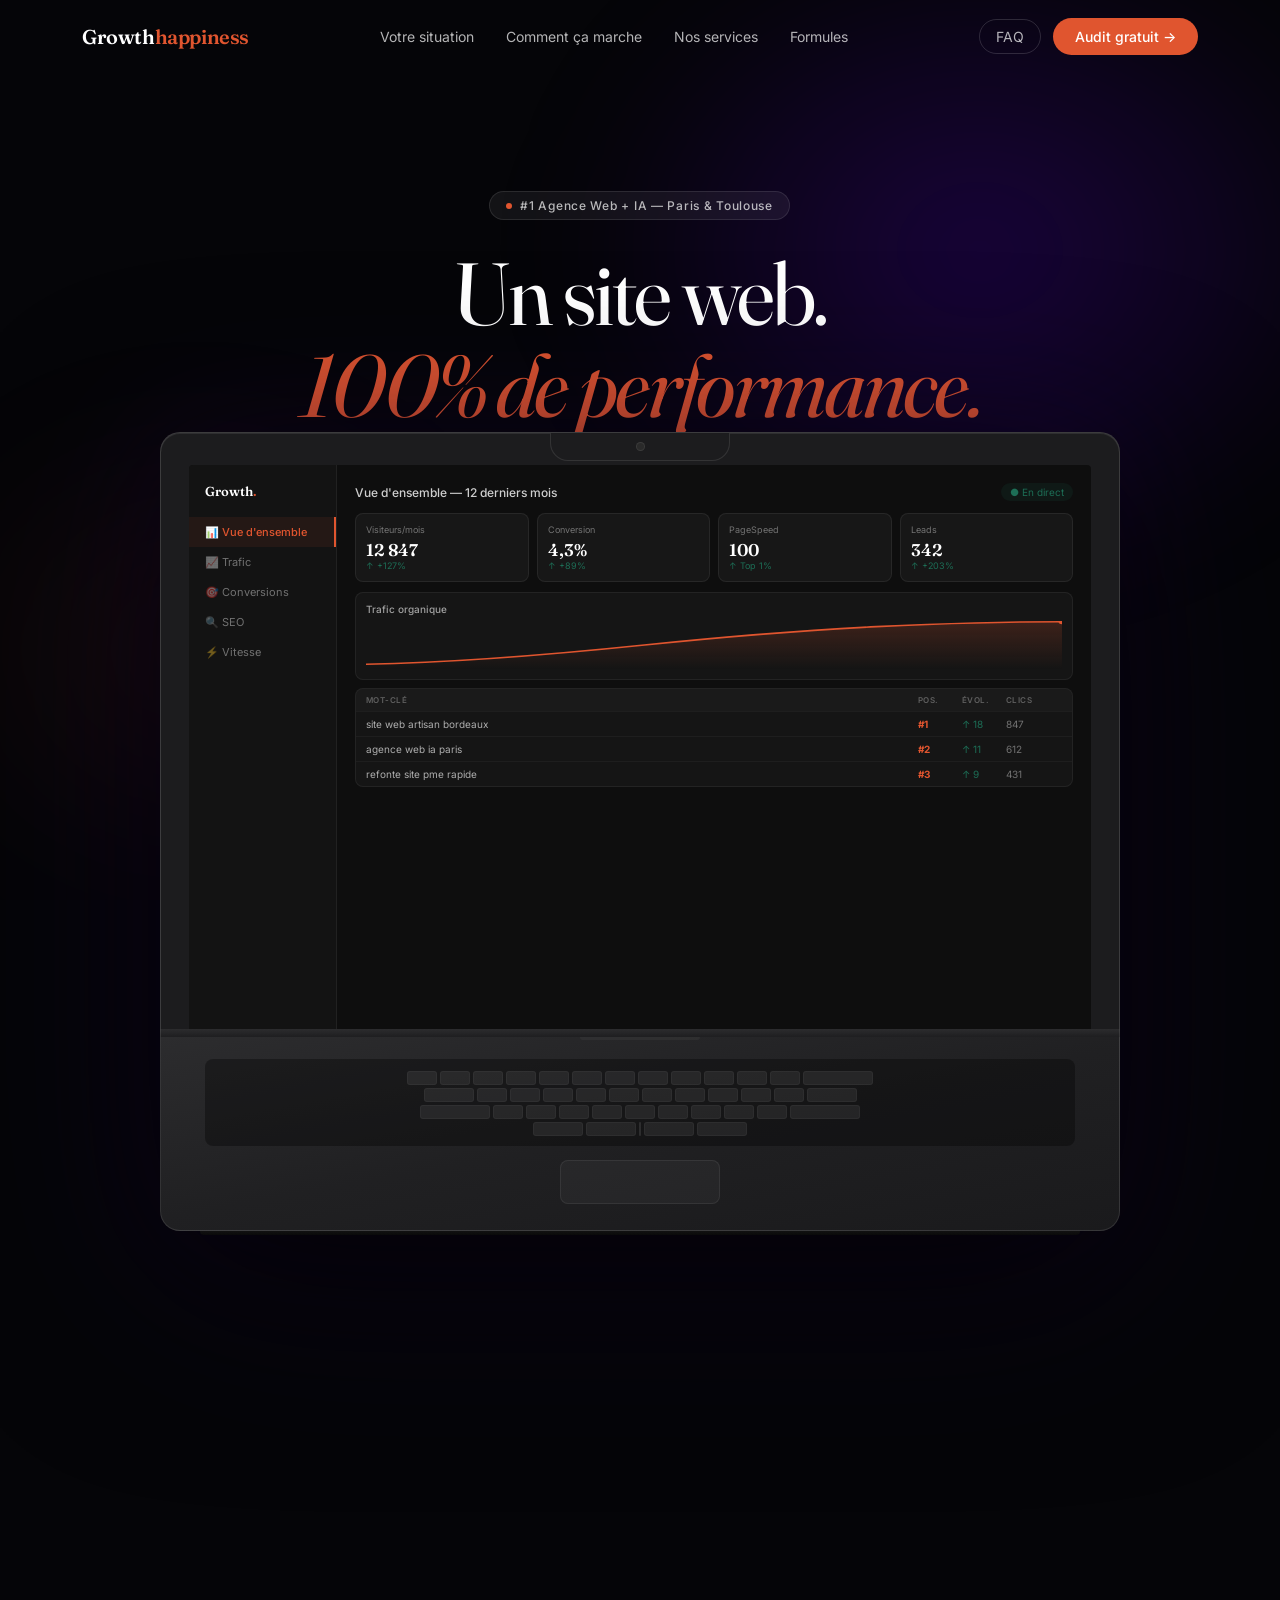
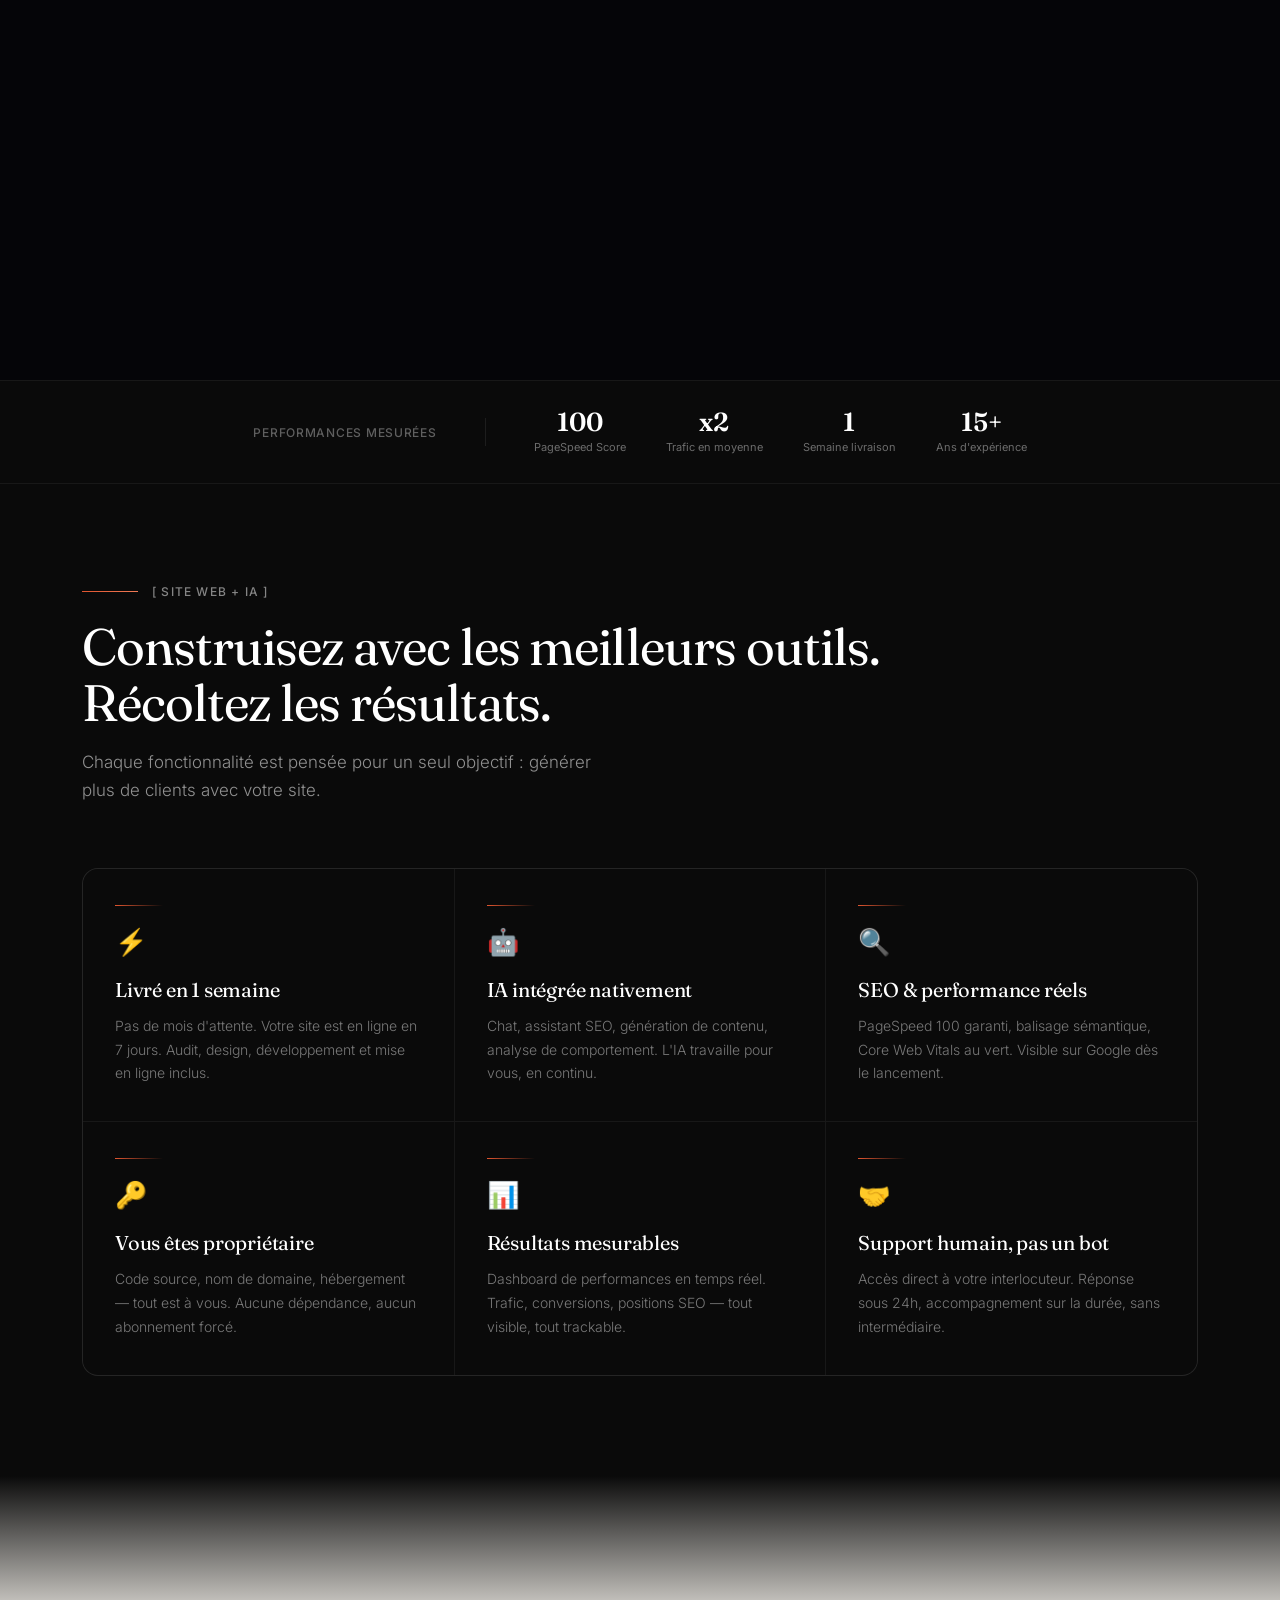
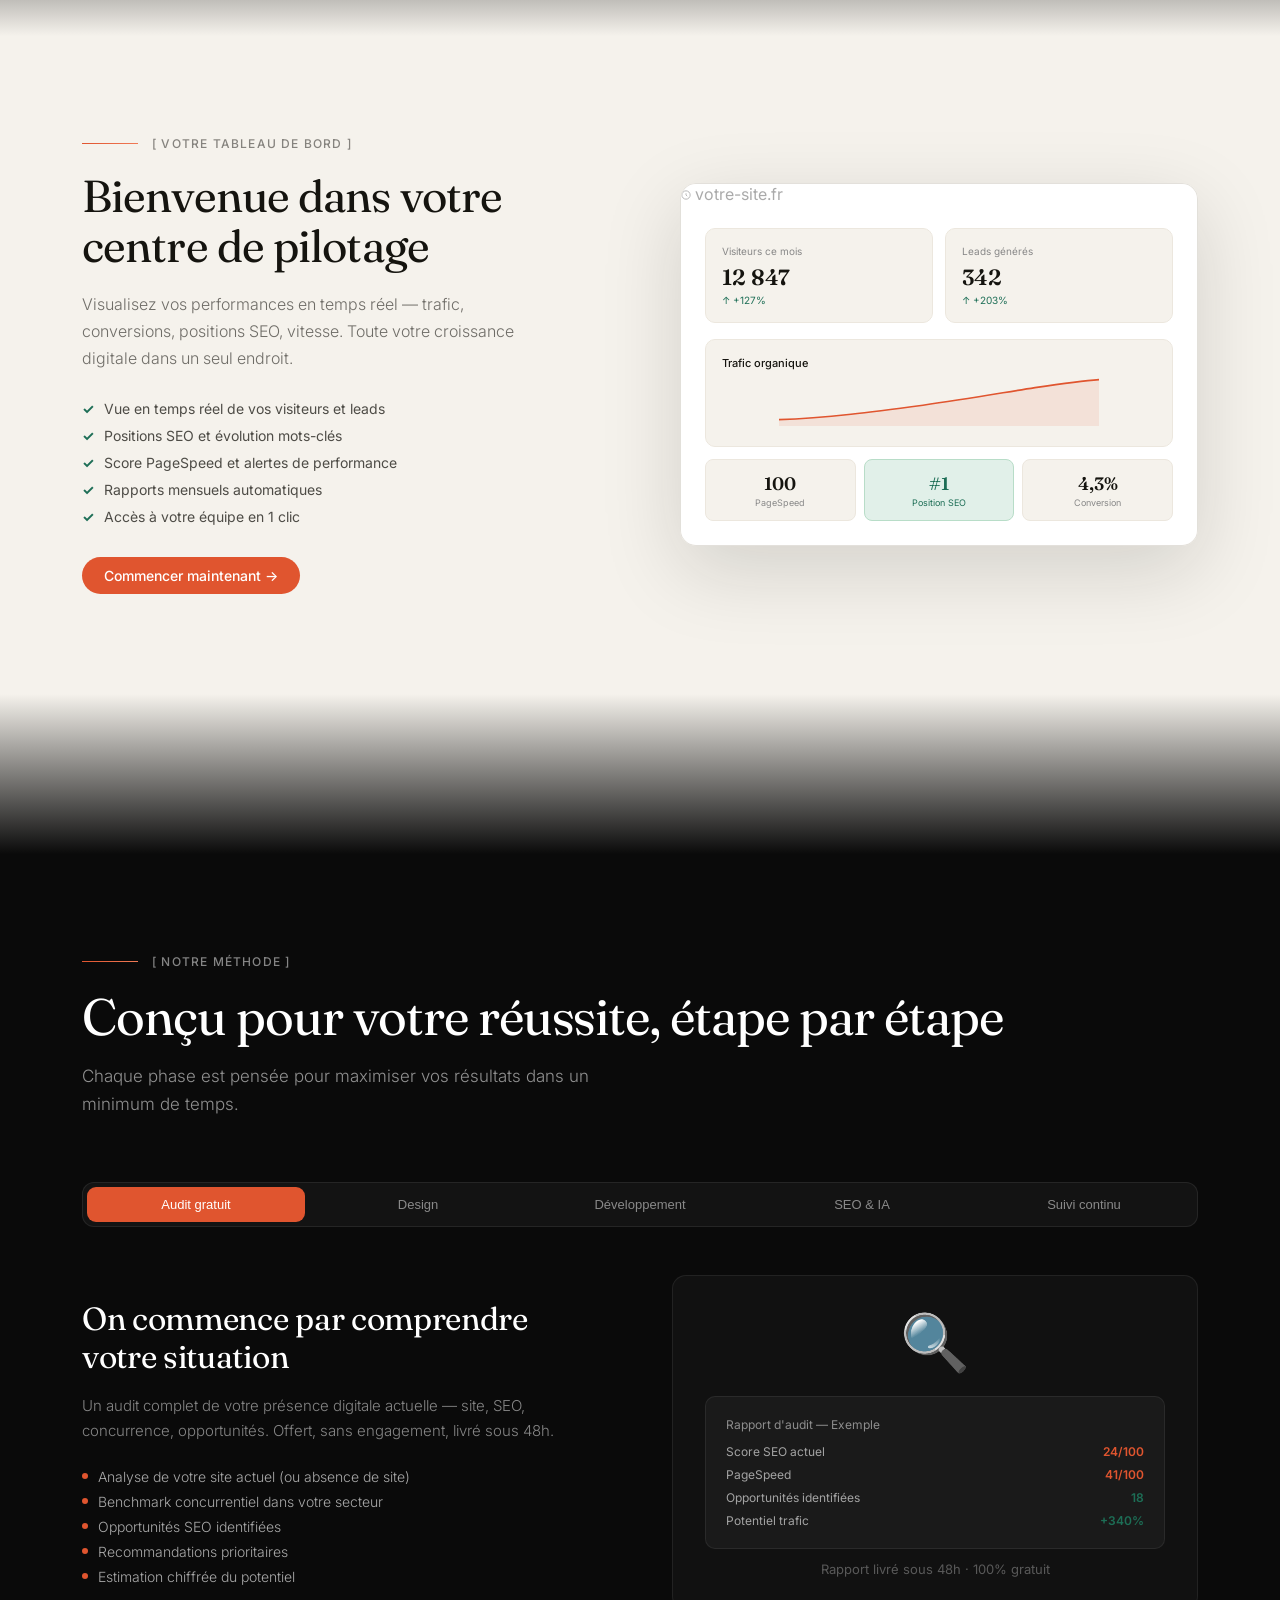
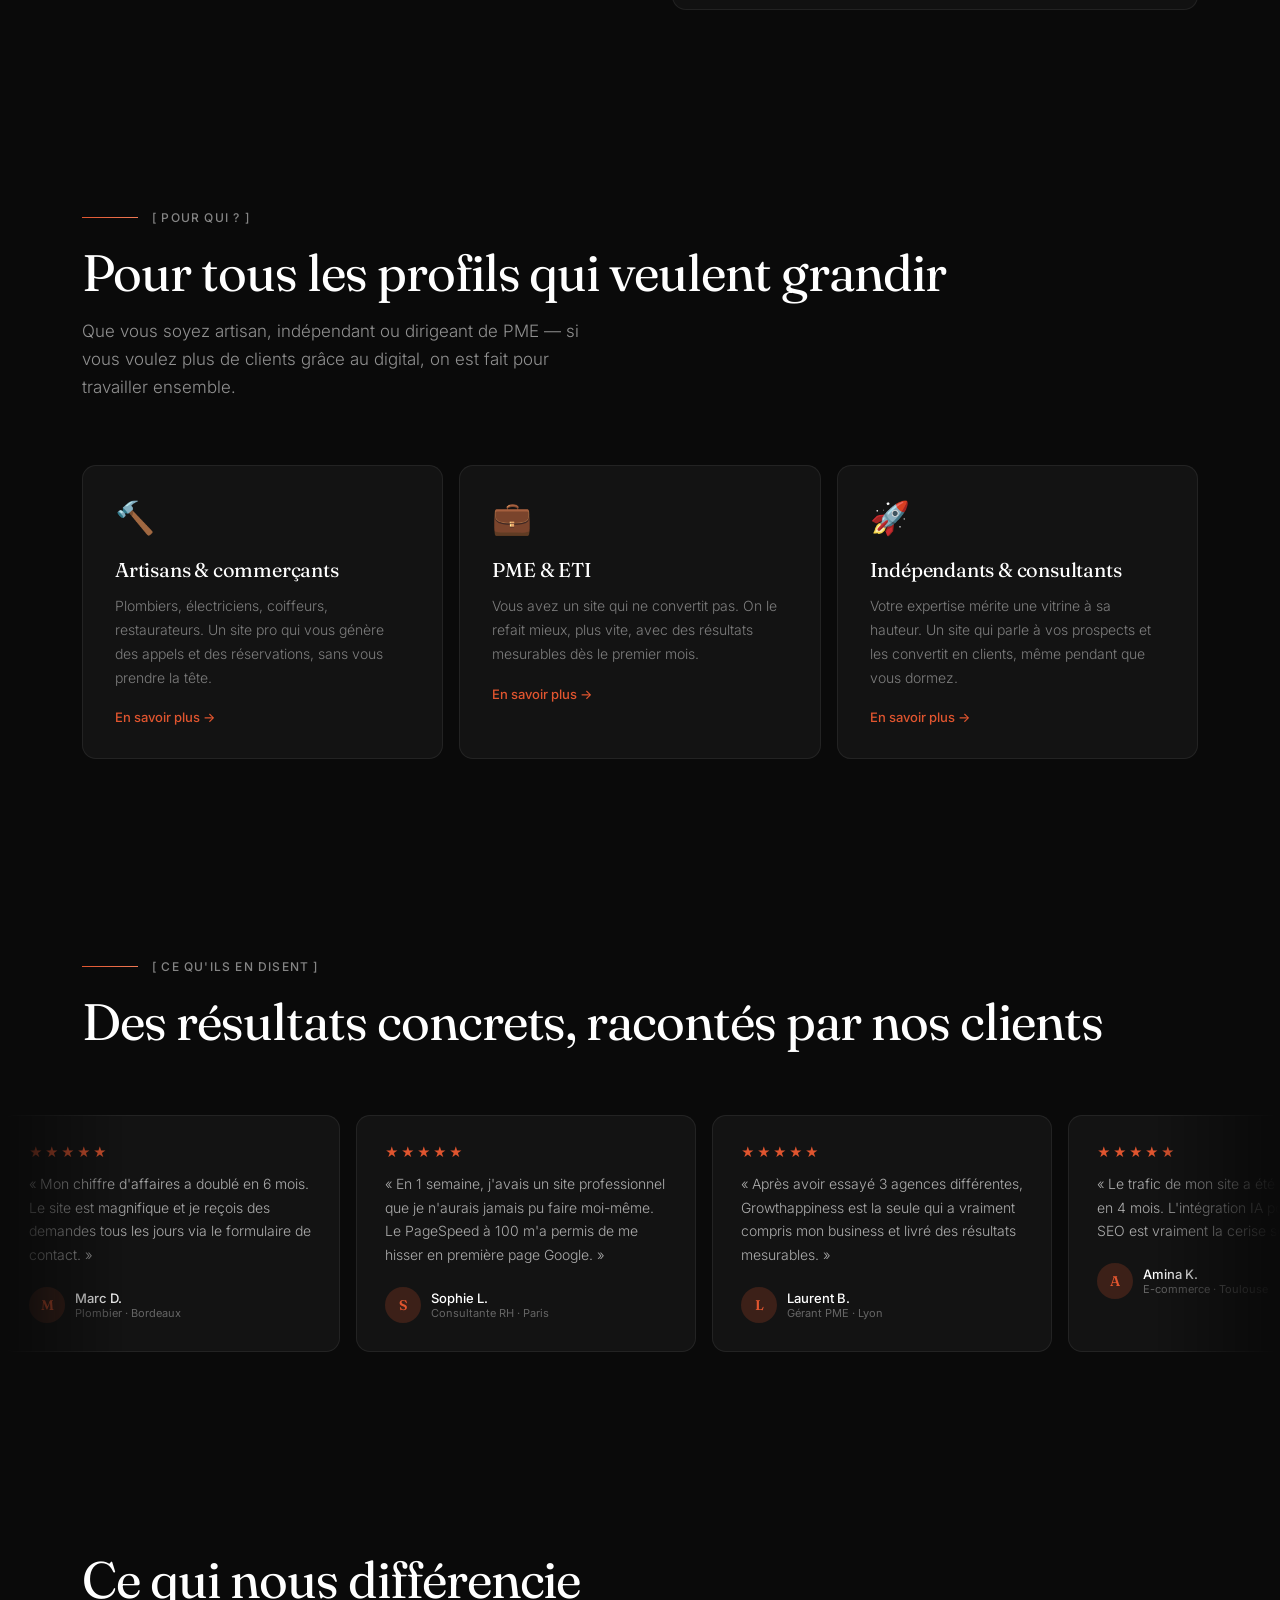
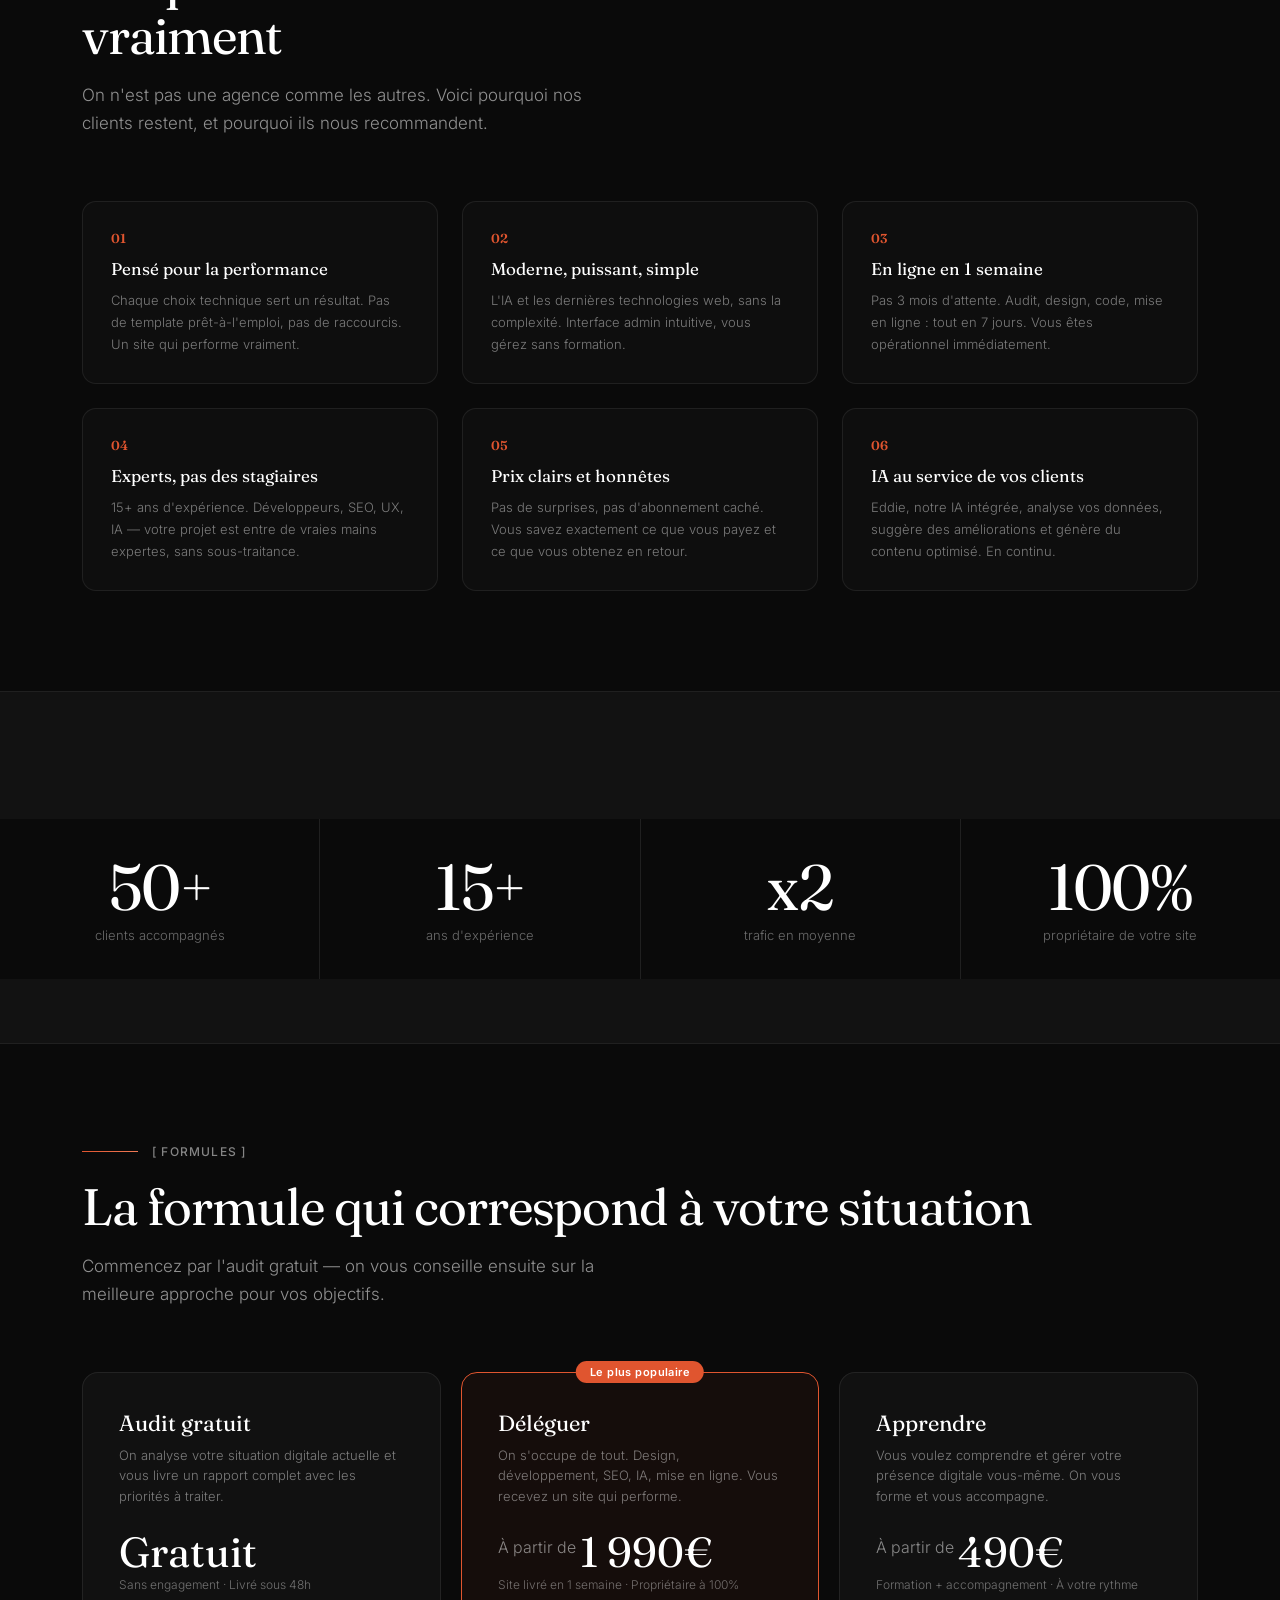
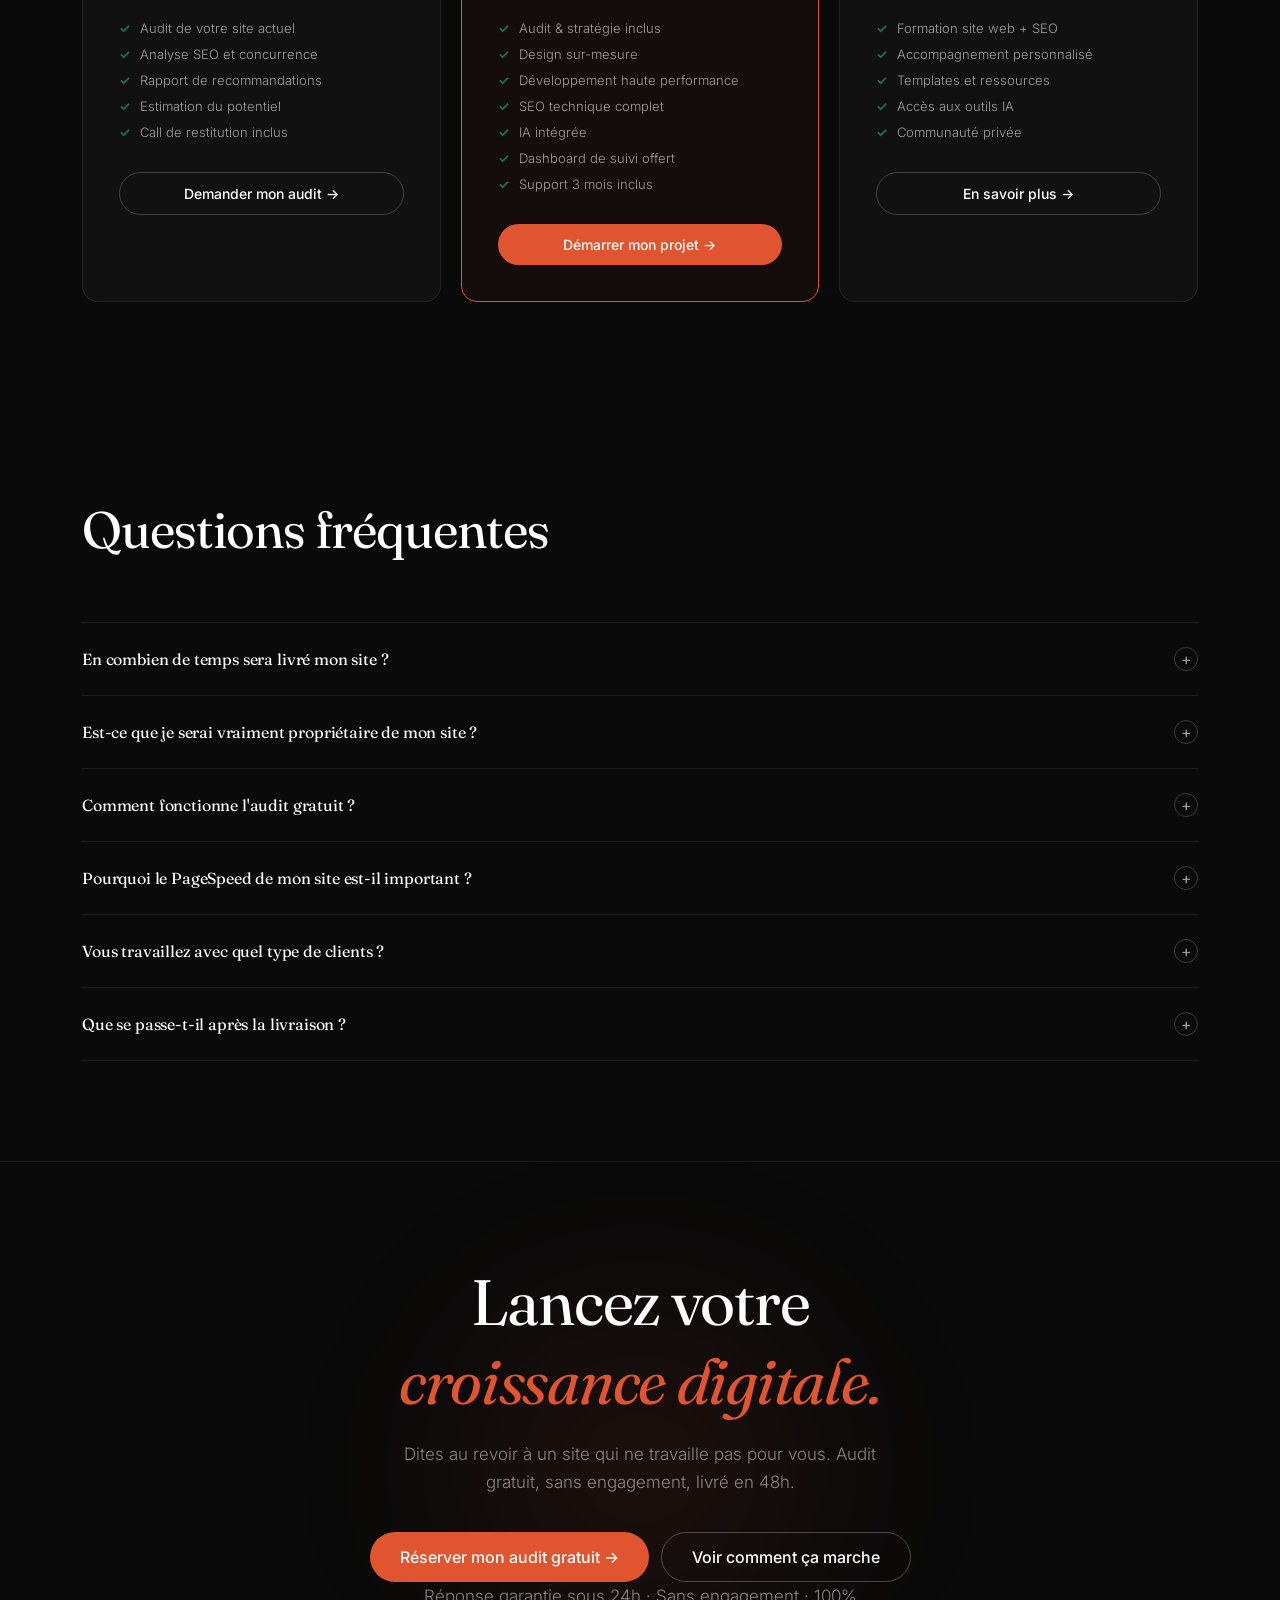
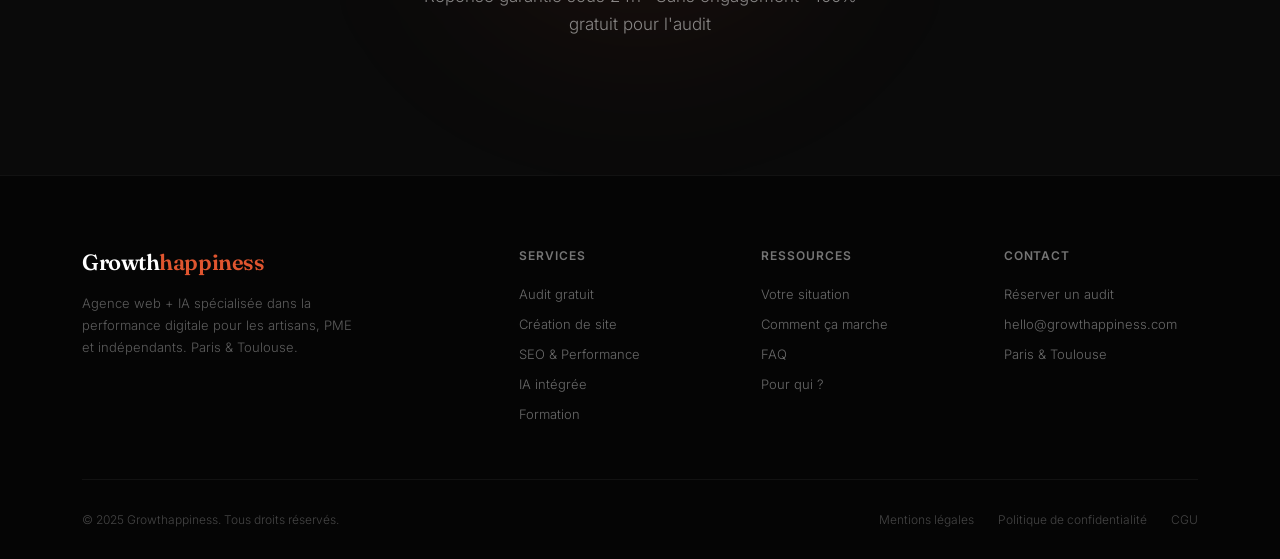
==== commit c208fec0: "Update index.html" ====
--- a/index.html
+++ b/index.html
@@ -52,10 +52,13 @@
 .btn-outline-lg{font-size:16px;padding:14px 30px}
 
 /* ─── HERO ───────────────────────────────────────────── */
-.hero-outer{height:160vh;background:var(--black);position:relative;overflow:hidden}
-.hero-glow{position:absolute;width:700px;height:700px;border-radius:50%;background:radial-gradient(circle,rgba(224,85,47,.18) 0%,transparent 70%);filter:blur(80px);pointer-events:none;top:-100px;left:50%;transform:translateX(-50%)}
-.hero-glow-2{position:absolute;width:400px;height:400px;border-radius:50%;background:radial-gradient(circle,rgba(29,110,86,.12) 0%,transparent 70%);filter:blur(60px);pointer-events:none;bottom:20%;right:10%}
+.hero-outer{height:220vh;background:#050508;position:relative}
+.hero-animated-bg{position:sticky;top:0;height:100vh;pointer-events:none;overflow:hidden;z-index:0;margin-bottom:-100vh}
+.hero-animated-bg::before{content:'';position:absolute;width:900px;height:700px;border-radius:50%;right:-150px;top:-100px;background:radial-gradient(ellipse,rgba(80,0,200,.28) 0%,transparent 65%);filter:blur(60px);animation:bgFloat 10s ease-in-out infinite alternate}
+.hero-animated-bg::after{content:'';position:absolute;width:600px;height:500px;border-radius:50%;left:-100px;bottom:0;background:radial-gradient(ellipse,rgba(224,85,47,.1) 0%,transparent 65%);filter:blur(80px)}
+@keyframes bgFloat{from{transform:translateY(0) scale(1)}to{transform:translateY(-60px) scale(1.08)}}
 .hero-sticky{position:sticky;top:0;height:100vh;display:flex;flex-direction:column;align-items:center;justify-content:center;text-align:center;padding:0 24px;z-index:2}
+.hero-content{display:flex;flex-direction:column;align-items:center;will-change:transform,opacity}
 .hero-badge{display:inline-flex;align-items:center;gap:8px;background:rgba(255,255,255,.06);border:1px solid rgba(255,255,255,.1);border-radius:40px;padding:6px 16px;font-size:12px;color:rgba(255,255,255,.7);letter-spacing:.06em;margin-bottom:28px;font-weight:500}
 .hero-badge-dot{width:6px;height:6px;border-radius:50%;background:var(--accent);flex-shrink:0;animation:pulse-dot 2s ease-in-out infinite}
 @keyframes pulse-dot{0%,100%{opacity:1;transform:scale(1)}50%{opacity:.6;transform:scale(1.3)}}
@@ -65,48 +68,27 @@
 .hero-actions{display:flex;gap:12px;flex-wrap:wrap;justify-content:center;margin-bottom:48px}
 .hero-social{display:flex;align-items:center;gap:10px}
 .avatars{display:flex}
-.avatars .av{width:32px;height:32px;border-radius:50%;background:rgba(255,255,255,.15);border:2px solid var(--black);margin-left:-8px;display:flex;align-items:center;justify-content:center;font-size:13px;font-weight:600;overflow:hidden;flex-shrink:0}
+.avatars .av{width:32px;height:32px;border-radius:50%;background:rgba(255,255,255,.15);border:2px solid rgba(255,255,255,.1);margin-left:-8px;display:flex;align-items:center;justify-content:center;font-size:13px;font-weight:600;overflow:hidden;flex-shrink:0}
 .avatars .av:first-child{margin-left:0}
 .hero-social-text{font-size:13px;color:rgba(255,255,255,.5)}
 .hero-social-text strong{color:rgba(255,255,255,.85);font-weight:500}
-
-/* Hero mockup */
-.hero-mockup-outer{position:relative;z-index:10;margin-top:-40vh;padding:0 24px;display:flex;justify-content:center}
-.mac-window{width:100%;max-width:1000px;border-radius:16px;overflow:hidden;box-shadow:0 0 0 1px rgba(255,255,255,.08),0 40px 120px rgba(0,0,0,.6),0 0 80px rgba(224,85,47,.08);background:#111}
-.mac-bar{display:flex;align-items:center;gap:8px;padding:14px 20px;background:#1a1a1a;border-bottom:1px solid rgba(255,255,255,.06)}
-.mac-dot{width:13px;height:13px;border-radius:50%;flex-shrink:0}
-.mac-red{background:#ff5f57}.mac-yellow{background:#febc2e}.mac-green{background:#28c840}
-.mac-url-bar{margin-left:16px;flex:1;max-width:340px;background:rgba(255,255,255,.06);border:1px solid rgba(255,255,255,.08);border-radius:7px;padding:5px 12px;font-size:12px;color:rgba(255,255,255,.4);display:flex;align-items:center;gap:6px}
-.mac-body{display:flex;height:480px}
-.dash-sidebar{width:160px;flex-shrink:0;background:#131313;border-right:1px solid rgba(255,255,255,.06);padding:20px 0}
-.dash-logo{font-family:'Fraunces',serif;font-size:14px;font-weight:600;color:var(--white);padding:0 20px 24px;letter-spacing:-.02em}
-.dash-logo span{color:var(--accent)}
-.dash-nav{list-style:none}
-.dash-nav-item{font-size:12px;color:rgba(255,255,255,.45);padding:9px 20px;cursor:default;display:flex;align-items:center;gap:8px;transition:color .15s}
-.dash-nav-item.active{color:var(--accent);background:rgba(224,85,47,.08);border-right:2px solid var(--accent);font-weight:500}
-.dash-nav-item .ni{font-size:14px}
-.dash-main{flex:1;padding:24px;overflow:hidden;background:#0e0e0e}
-.dash-topbar{display:flex;justify-content:space-between;align-items:center;margin-bottom:20px}
-.dash-title{font-size:13px;font-weight:500;color:rgba(255,255,255,.8)}
-.dash-live{font-size:11px;color:var(--leaf);background:rgba(29,110,86,.12);padding:3px 10px;border-radius:20px;display:flex;align-items:center;gap:5px}
-.dash-live::before{content:'';width:5px;height:5px;border-radius:50%;background:var(--leaf)}
-.dash-kpis{display:grid;grid-template-columns:repeat(4,1fr);gap:10px;margin-bottom:16px}
-.dash-kpi{background:rgba(255,255,255,.04);border:1px solid rgba(255,255,255,.07);border-radius:10px;padding:12px 14px}
-.dash-kpi-label{font-size:10px;color:rgba(255,255,255,.4);margin-bottom:6px;letter-spacing:.04em}
-.dash-kpi-val{font-size:20px;font-weight:600;color:var(--white);font-family:'Fraunces',serif;margin-bottom:4px}
-.dash-kpi-delta{font-size:10px;color:var(--leaf)}
-.dash-chart-wrap{background:rgba(255,255,255,.03);border:1px solid rgba(255,255,255,.06);border-radius:10px;padding:14px;margin-bottom:14px}
-.dash-chart-label{font-size:11px;font-weight:500;color:rgba(255,255,255,.6);margin-bottom:10px}
-.dash-chart-svg{width:100%;height:80px;display:block}
-.dash-chart-months{display:flex;justify-content:space-between;font-size:9px;color:rgba(255,255,255,.25);margin-top:5px}
-.dash-table-wrap{background:rgba(255,255,255,.03);border:1px solid rgba(255,255,255,.06);border-radius:10px;overflow:hidden}
-.dash-table-head{display:grid;grid-template-columns:1fr 56px 56px 70px;gap:4px;padding:8px 12px;border-bottom:1px solid rgba(255,255,255,.06);font-size:9px;font-weight:600;color:rgba(255,255,255,.3);letter-spacing:.06em;text-transform:uppercase}
-.dash-table-row{display:grid;grid-template-columns:1fr 56px 56px 70px;gap:4px;padding:8px 12px;border-bottom:1px solid rgba(255,255,255,.04);font-size:11px;color:rgba(255,255,255,.65);align-items:center}
-.dash-table-row:last-child{border-bottom:none}
-.dtr-pos{font-weight:700;color:var(--accent)}
-.dtr-up{color:var(--leaf);font-weight:500}
-.dtr-clicks{color:rgba(255,255,255,.4)}
-
+.hero-mockup-outer{position:relative;z-index:10;margin-top:-52vh;padding:0 32px;display:flex;justify-content:center;will-change:transform}
+.laptop{width:100%;max-width:960px;position:relative;filter:drop-shadow(0 48px 96px rgba(0,0,0,.8)) drop-shadow(0 0 60px rgba(80,0,200,.12))}
+.laptop-screen-wrap{background:#1c1c1e;border-radius:20px 20px 0 0;padding:32px 28px 0;border:1.5px solid rgba(255,255,255,.14);border-bottom:none;position:relative;box-shadow:inset 0 1px 0 rgba(255,255,255,.08)}
+.laptop-notch{position:absolute;top:0;left:50%;transform:translateX(-50%);width:180px;height:28px;background:#1c1c1e;border-radius:0 0 18px 18px;border:1.5px solid rgba(255,255,255,.1);border-top:none;display:flex;align-items:center;justify-content:center;z-index:2}
+.laptop-camera{width:9px;height:9px;border-radius:50%;background:#2a2a2a;border:1px solid rgba(255,255,255,.08)}
+.laptop-display{background:#0e0e0e;border-radius:4px 4px 0 0;overflow:hidden;aspect-ratio:16/10}
+.laptop-hinge{height:8px;background:linear-gradient(to bottom,#2c2c2e,#1e1e20);border-left:1.5px solid rgba(255,255,255,.1);border-right:1.5px solid rgba(255,255,255,.1)}
+.laptop-body{background:linear-gradient(170deg,#2c2c2e 0%,#202022 50%,#1a1a1c 100%);border-radius:0 0 20px 20px;padding:22px 44px 26px;border:1.5px solid rgba(255,255,255,.1);border-top:none;position:relative}
+.laptop-body::before{content:'';position:absolute;top:0;left:50%;transform:translateX(-50%);width:120px;height:3px;background:rgba(255,255,255,.04);border-radius:0 0 4px 4px}
+.laptop-keyboard-wrap{background:rgba(0,0,0,.35);border-radius:8px;padding:12px 8px 10px;margin-bottom:14px}
+.keyboard-row{display:flex;gap:3px;margin-bottom:3px;justify-content:center}
+.keyboard-row:last-child{margin-bottom:0}
+.key{height:14px;background:rgba(255,255,255,.07);border-radius:3px;flex:1;max-width:30px;border:1px solid rgba(255,255,255,.04)}
+.key.wide{max-width:50px}.key.wider{max-width:70px}.key.space{max-width:240px;flex:none}
+.laptop-trackpad-wrap{display:flex;justify-content:center}
+.laptop-trackpad{width:160px;height:44px;background:rgba(255,255,255,.04);border:1px solid rgba(255,255,255,.07);border-radius:8px}
+.laptop-foot{height:4px;background:linear-gradient(to bottom,#111,#0a0a0a);border-radius:0 0 4px 4px;margin:0 40px}
 /* ─── TRUST/AWARDS STRIP ─────────────────────────────── */
 .trust-strip{background:var(--black);border-top:1px solid rgba(255,255,255,.06);border-bottom:1px solid rgba(255,255,255,.06);padding:28px 0}
 .trust-strip-inner{max-width:var(--maxw);margin:0 auto;padding:0 32px;display:flex;align-items:center;gap:48px;justify-content:center;flex-wrap:wrap}
@@ -332,123 +314,75 @@
 
 <!-- ─── HERO ─────────────────────────────────────────── -->
 <div class="hero-outer">
-  <div class="hero-glow"></div>
-  <div class="hero-glow-2"></div>
-
-  <div class="hero-sticky">
-    <div class="hero-badge">
-      <span class="hero-badge-dot"></span>
-      #1 Agence Web + IA — Paris &amp; Toulouse
-    </div>
-    <h1>Un site web.<br><em>100% de performance.</em></h1>
-    <p class="hero-lead">Audit gratuit, design sur-mesure et IA intégrée. Pour que votre site devienne votre meilleur commercial — visible, rapide, et qui convertit.</p>
-    <div class="hero-actions">
-      <a href="contact.html" class="btn-primary btn-primary-lg">Réserver mon audit gratuit →</a>
-      <a href="process.html" class="btn-outline btn-outline-lg">Comment ça marche</a>
-    </div>
-    <div class="hero-social">
-      <div class="avatars">
-        <div class="av">M</div>
-        <div class="av">S</div>
-        <div class="av">L</div>
-        <div class="av">A</div>
-      </div>
-      <span class="hero-social-text"><strong>50+ clients</strong> nous font déjà confiance</span>
-    </div>
-  </div>
-
-  <!-- App mockup floats up as you scroll -->
+  <div class="hero-animated-bg"></div>
+  <div class="hero-sticky hero" id="hero-text-wrap">
+    <div class="hero-content" id="hero-content">
+      <div class="hero-badge"><span class="hero-badge-dot"></span>#1 Agence Web + IA — Paris &amp; Toulouse</div>
+      <h1>Un site web.<br><em>100% de performance.</em></h1>
+      <p class="hero-lead">Audit gratuit, design sur-mesure et IA intégrée. Pour que votre site devienne votre meilleur commercial — visible, rapide, et qui convertit.</p>
+      <div class="hero-actions">
+        <a href="contact.html" class="btn-primary btn-primary-lg">Réserver mon audit gratuit →</a>
+        <a href="process.html" class="btn-outline btn-outline-lg">Comment ça marche</a>
+      </div>
+      <div class="hero-social">
+        <div class="avatars"><div class="av">M</div><div class="av">S</div><div class="av">L</div><div class="av">A</div></div>
+        <span class="hero-social-text"><strong>50+ clients</strong> nous font déjà confiance</span>
+      </div>
+    </div>
+  </div>
   <div class="hero-mockup-outer" id="hero-mockup">
-    <div class="mac-window">
-      <div class="mac-bar">
-        <span class="mac-dot mac-red"></span>
-        <span class="mac-dot mac-yellow"></span>
-        <span class="mac-dot mac-green"></span>
-        <div class="mac-url-bar">
-          <svg width="10" height="10" viewBox="0 0 24 24" fill="none" stroke="currentColor" stroke-width="2"><circle cx="12" cy="12" r="10"/><path d="M12 8v4l3 3"/></svg>
-          analytics.growthappiness.com
-        </div>
-      </div>
-      <div class="mac-body">
-        <div class="dash-sidebar">
-          <div class="dash-logo">G<span>rowth</span></div>
-          <ul class="dash-nav">
-            <li class="dash-nav-item active"><span class="ni">📊</span> Vue d'ensemble</li>
-            <li class="dash-nav-item"><span class="ni">📈</span> Trafic</li>
-            <li class="dash-nav-item"><span class="ni">🎯</span> Conversions</li>
-            <li class="dash-nav-item"><span class="ni">🔍</span> SEO</li>
-            <li class="dash-nav-item"><span class="ni">⚡</span> Vitesse</li>
-            <li class="dash-nav-item"><span class="ni">🤖</span> IA</li>
-          </ul>
-        </div>
-        <div class="dash-main">
-          <div class="dash-topbar">
-            <div class="dash-title">Vue d'ensemble — 12 derniers mois</div>
-            <div class="dash-live">En direct</div>
-          </div>
-          <div class="dash-kpis">
-            <div class="dash-kpi">
-              <div class="dash-kpi-label">Visiteurs / mois</div>
-              <div class="dash-kpi-val">12 847</div>
-              <div class="dash-kpi-delta">↑ +127%</div>
+    <div class="laptop">
+      <div class="laptop-screen-wrap">
+        <div class="laptop-notch"><div class="laptop-camera"></div></div>
+        <div class="laptop-display">
+          <div style="display:flex;height:100%;background:#0e0e0e">
+            <div style="width:148px;flex-shrink:0;background:#131313;border-right:1px solid rgba(255,255,255,.06);padding:18px 0">
+              <div style="font-family:Fraunces,serif;font-size:13px;font-weight:600;color:#fff;padding:0 16px 18px">Growth<span style="color:#e0552f">.</span></div>
+              <div style="font-size:11px;color:#e0552f;background:rgba(224,85,47,.08);border-right:2px solid #e0552f;padding:8px 16px;font-weight:500;font-family:Inter,sans-serif">📊 Vue d'ensemble</div>
+              <div style="font-size:11px;color:rgba(255,255,255,.4);padding:8px 16px;font-family:Inter,sans-serif">📈 Trafic</div>
+              <div style="font-size:11px;color:rgba(255,255,255,.4);padding:8px 16px;font-family:Inter,sans-serif">🎯 Conversions</div>
+              <div style="font-size:11px;color:rgba(255,255,255,.4);padding:8px 16px;font-family:Inter,sans-serif">🔍 SEO</div>
+              <div style="font-size:11px;color:rgba(255,255,255,.4);padding:8px 16px;font-family:Inter,sans-serif">⚡ Vitesse</div>
             </div>
-            <div class="dash-kpi">
-              <div class="dash-kpi-label">Taux de conversion</div>
-              <div class="dash-kpi-val">4,3%</div>
-              <div class="dash-kpi-delta">↑ +89%</div>
-            </div>
-            <div class="dash-kpi">
-              <div class="dash-kpi-label">PageSpeed Score</div>
-              <div class="dash-kpi-val">100</div>
-              <div class="dash-kpi-delta">↑ Top 1%</div>
-            </div>
-            <div class="dash-kpi">
-              <div class="dash-kpi-label">Leads générés</div>
-              <div class="dash-kpi-val">342</div>
-              <div class="dash-kpi-delta">↑ +203%</div>
-            </div>
-          </div>
-          <div class="dash-chart-wrap">
-            <div class="dash-chart-label">Trafic organique</div>
-            <svg class="dash-chart-svg" viewBox="0 0 600 80" preserveAspectRatio="none">
-              <defs>
-                <linearGradient id="cg" x1="0" y1="0" x2="0" y2="1">
-                  <stop offset="0%" stop-color="#e0552f" stop-opacity="0.2"/>
-                  <stop offset="100%" stop-color="#e0552f" stop-opacity="0"/>
-                </linearGradient>
-              </defs>
-              <line x1="0" y1="20" x2="600" y2="20" stroke="rgba(255,255,255,.06)" stroke-width="1"/>
-              <line x1="0" y1="40" x2="600" y2="40" stroke="rgba(255,255,255,.06)" stroke-width="1"/>
-              <line x1="0" y1="60" x2="600" y2="60" stroke="rgba(255,255,255,.06)" stroke-width="1"/>
-              <path d="M0,72 C60,70 100,64 160,56 C200,50 240,44 300,34 C350,26 400,18 460,10 C500,5 550,3 600,2 L600,80 L0,80 Z" fill="url(#cg)"/>
-              <path d="M0,72 C60,70 100,64 160,56 C200,50 240,44 300,34 C350,26 400,18 460,10 C500,5 550,3 600,2" fill="none" stroke="#e0552f" stroke-width="2" stroke-linecap="round"/>
-              <circle cx="600" cy="2" r="3" fill="#e0552f"/>
-            </svg>
-            <div class="dash-chart-months">
-              <span>Jan</span><span>Fév</span><span>Mar</span><span>Avr</span><span>Mai</span><span>Juin</span><span>Juil</span><span>Août</span><span>Sep</span><span>Oct</span><span>Nov</span><span>Déc</span>
-            </div>
-          </div>
-          <div class="dash-table-wrap">
-            <div class="dash-table-head">
-              <span>Mot-clé</span><span>Pos.</span><span>Évol.</span><span>Clics</span>
-            </div>
-            <div class="dash-table-row">
-              <span>site web artisan bordeaux</span><span class="dtr-pos">#1</span><span class="dtr-up">↑ 18</span><span class="dtr-clicks">847</span>
-            </div>
-            <div class="dash-table-row">
-              <span>agence web ia paris</span><span class="dtr-pos">#2</span><span class="dtr-up">↑ 11</span><span class="dtr-clicks">612</span>
-            </div>
-            <div class="dash-table-row">
-              <span>refonte site pme rapide</span><span class="dtr-pos">#3</span><span class="dtr-up">↑ 9</span><span class="dtr-clicks">431</span>
+            <div style="flex:1;padding:18px;overflow:hidden">
+              <div style="display:flex;justify-content:space-between;align-items:center;margin-bottom:12px">
+                <span style="font-size:12px;font-weight:500;color:rgba(255,255,255,.8);font-family:Inter,sans-serif">Vue d'ensemble — 12 derniers mois</span>
+                <span style="font-size:10px;color:#1d6e56;background:rgba(29,110,86,.12);padding:3px 9px;border-radius:20px;font-family:Inter,sans-serif">● En direct</span>
+              </div>
+              <div style="display:grid;grid-template-columns:repeat(4,1fr);gap:8px;margin-bottom:10px">
+                <div style="background:rgba(255,255,255,.04);border:1px solid rgba(255,255,255,.07);border-radius:8px;padding:10px"><div style="font-size:9px;color:rgba(255,255,255,.4);margin-bottom:4px;font-family:Inter,sans-serif">Visiteurs/mois</div><div style="font-size:17px;font-weight:600;color:#fff;font-family:Fraunces,serif">12 847</div><div style="font-size:9px;color:#1d6e56;font-family:Inter,sans-serif">↑ +127%</div></div>
+                <div style="background:rgba(255,255,255,.04);border:1px solid rgba(255,255,255,.07);border-radius:8px;padding:10px"><div style="font-size:9px;color:rgba(255,255,255,.4);margin-bottom:4px;font-family:Inter,sans-serif">Conversion</div><div style="font-size:17px;font-weight:600;color:#fff;font-family:Fraunces,serif">4,3%</div><div style="font-size:9px;color:#1d6e56;font-family:Inter,sans-serif">↑ +89%</div></div>
+                <div style="background:rgba(255,255,255,.04);border:1px solid rgba(255,255,255,.07);border-radius:8px;padding:10px"><div style="font-size:9px;color:rgba(255,255,255,.4);margin-bottom:4px;font-family:Inter,sans-serif">PageSpeed</div><div style="font-size:17px;font-weight:600;color:#fff;font-family:Fraunces,serif">100</div><div style="font-size:9px;color:#1d6e56;font-family:Inter,sans-serif">↑ Top 1%</div></div>
+                <div style="background:rgba(255,255,255,.04);border:1px solid rgba(255,255,255,.07);border-radius:8px;padding:10px"><div style="font-size:9px;color:rgba(255,255,255,.4);margin-bottom:4px;font-family:Inter,sans-serif">Leads</div><div style="font-size:17px;font-weight:600;color:#fff;font-family:Fraunces,serif">342</div><div style="font-size:9px;color:#1d6e56;font-family:Inter,sans-serif">↑ +203%</div></div>
+              </div>
+              <div style="background:rgba(255,255,255,.03);border:1px solid rgba(255,255,255,.06);border-radius:8px;padding:10px;margin-bottom:8px">
+                <div style="font-size:10px;font-weight:500;color:rgba(255,255,255,.6);margin-bottom:6px;font-family:Inter,sans-serif">Trafic organique</div>
+                <svg viewBox="0 0 600 60" style="width:100%;height:48px;display:block" preserveAspectRatio="none"><defs><linearGradient id="cg2" x1="0" y1="0" x2="0" y2="1"><stop offset="0%" stop-color="#e0552f" stop-opacity="0.2"/><stop offset="100%" stop-color="#e0552f" stop-opacity="0"/></linearGradient></defs><path d="M0,54 C80,52 160,42 240,30 C300,21 360,13 440,7 C500,3 555,1 600,1 L600,60 L0,60 Z" fill="url(#cg2)"/><path d="M0,54 C80,52 160,42 240,30 C300,21 360,13 440,7 C500,3 555,1 600,1" fill="none" stroke="#e0552f" stroke-width="2"/><circle cx="600" cy="1" r="3" fill="#e0552f"/></svg>
+              </div>
+              <div style="background:rgba(255,255,255,.03);border:1px solid rgba(255,255,255,.06);border-radius:8px;overflow:hidden">
+                <div style="display:grid;grid-template-columns:1fr 44px 44px 56px;padding:6px 10px;background:rgba(255,255,255,.02);font-size:8px;font-weight:600;color:rgba(255,255,255,.3);letter-spacing:.06em;text-transform:uppercase;font-family:Inter,sans-serif"><span>Mot-clé</span><span>Pos.</span><span>Évol.</span><span>Clics</span></div>
+                <div style="display:grid;grid-template-columns:1fr 44px 44px 56px;padding:6px 10px;border-top:1px solid rgba(255,255,255,.04);font-size:10px;font-family:Inter,sans-serif;color:rgba(255,255,255,.65)"><span>site web artisan bordeaux</span><span style="color:#e0552f;font-weight:700">#1</span><span style="color:#1d6e56">↑ 18</span><span style="color:rgba(255,255,255,.4)">847</span></div>
+                <div style="display:grid;grid-template-columns:1fr 44px 44px 56px;padding:6px 10px;border-top:1px solid rgba(255,255,255,.04);font-size:10px;font-family:Inter,sans-serif;color:rgba(255,255,255,.65)"><span>agence web ia paris</span><span style="color:#e0552f;font-weight:700">#2</span><span style="color:#1d6e56">↑ 11</span><span style="color:rgba(255,255,255,.4)">612</span></div>
+                <div style="display:grid;grid-template-columns:1fr 44px 44px 56px;padding:6px 10px;border-top:1px solid rgba(255,255,255,.04);font-size:10px;font-family:Inter,sans-serif;color:rgba(255,255,255,.65)"><span>refonte site pme rapide</span><span style="color:#e0552f;font-weight:700">#3</span><span style="color:#1d6e56">↑ 9</span><span style="color:rgba(255,255,255,.4)">431</span></div>
+              </div>
             </div>
           </div>
         </div>
       </div>
-    </div>
-  </div>
-</div>
-
-<!-- ─── TRUST STRIP ───────────────────────────────────── -->
+      <div class="laptop-hinge"></div>
+      <div class="laptop-body">
+        <div class="laptop-keyboard-wrap">
+          <div class="keyboard-row"><div class="key"></div><div class="key"></div><div class="key"></div><div class="key"></div><div class="key"></div><div class="key"></div><div class="key"></div><div class="key"></div><div class="key"></div><div class="key"></div><div class="key"></div><div class="key"></div><div class="key wider"></div></div>
+          <div class="keyboard-row"><div class="key wide"></div><div class="key"></div><div class="key"></div><div class="key"></div><div class="key"></div><div class="key"></div><div class="key"></div><div class="key"></div><div class="key"></div><div class="key"></div><div class="key"></div><div class="key wide"></div></div>
+          <div class="keyboard-row"><div class="key wider"></div><div class="key"></div><div class="key"></div><div class="key"></div><div class="key"></div><div class="key"></div><div class="key"></div><div class="key"></div><div class="key"></div><div class="key"></div><div class="key wider"></div></div>
+          <div class="keyboard-row"><div class="key wide"></div><div class="key wide"></div><div class="key space"></div><div class="key wide"></div><div class="key wide"></div></div>
+        </div>
+        <div class="laptop-trackpad-wrap"><div class="laptop-trackpad"></div></div>
+      </div>
+      <div class="laptop-foot"></div>
+    </div>
+  </div>
+</div><!-- ─── TRUST STRIP ───────────────────────────────────── -->
 <div class="trust-strip">
   <div class="trust-strip-inner">
     <span class="trust-label">Performances mesurées</span>
@@ -1104,12 +1038,13 @@
     else nav.classList.remove('scrolled');
   },{passive:true});
 
-  /* HERO MOCKUP PARALLAX */
-  var mockup=document.getElementById('hero-mockup');
+  /* HERO: TEXT FADE + LAPTOP PARALLAX */
+  var heroContent=document.getElementById('hero-content');
+  var heroMockup=document.getElementById('hero-mockup');
   window.addEventListener('scroll',function(){
-    if(!mockup)return;
-    var rate=window.scrollY*0.3;
-    mockup.style.transform='translateY('+(-rate)+'px)';
+    var y=window.scrollY,vh2=window.innerHeight;
+    if(heroContent){var fp=Math.min(y/(vh2*.45),1);heroContent.style.opacity=1-fp;heroContent.style.transform='translateY('+(y*.12)+'px)';}
+    if(heroMockup){heroMockup.style.transform='translateY('+(-y*.5)+'px)';}
   },{passive:true});
 
   /* SCROLL REVEAL */
